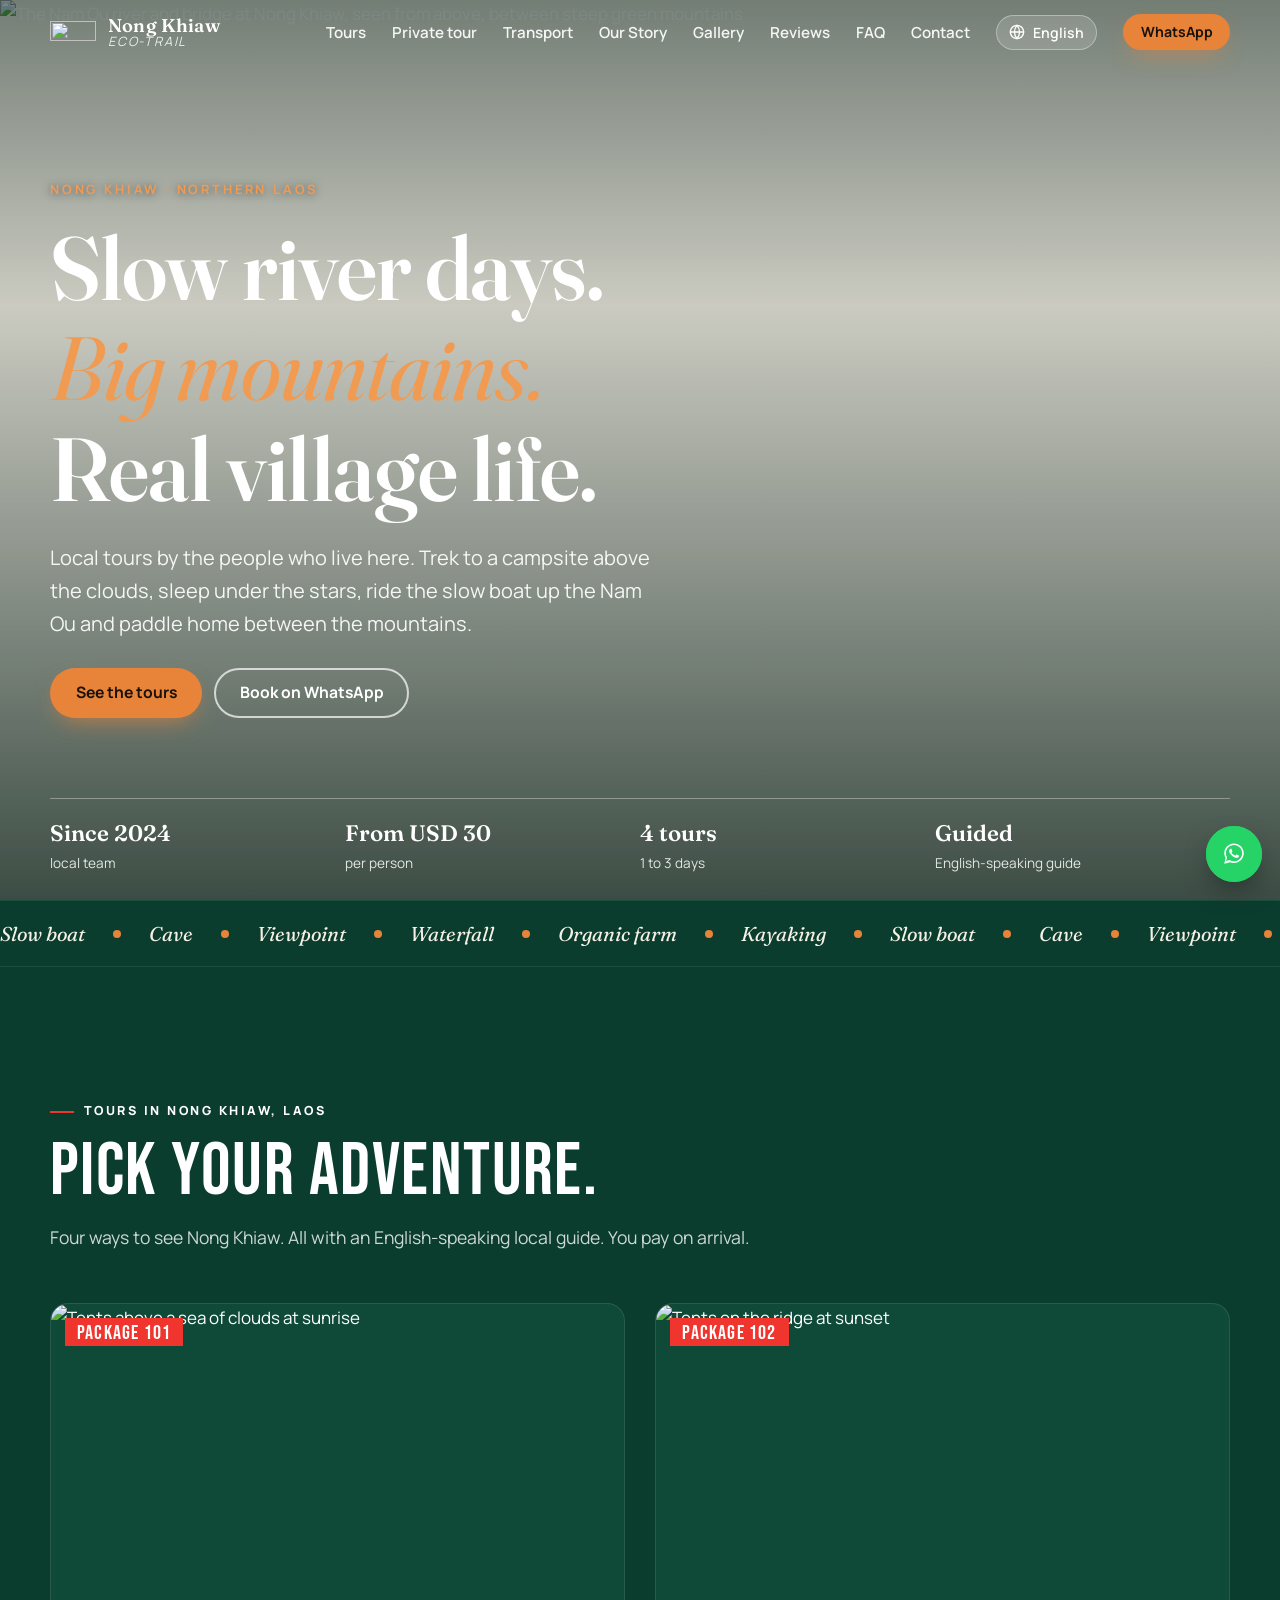
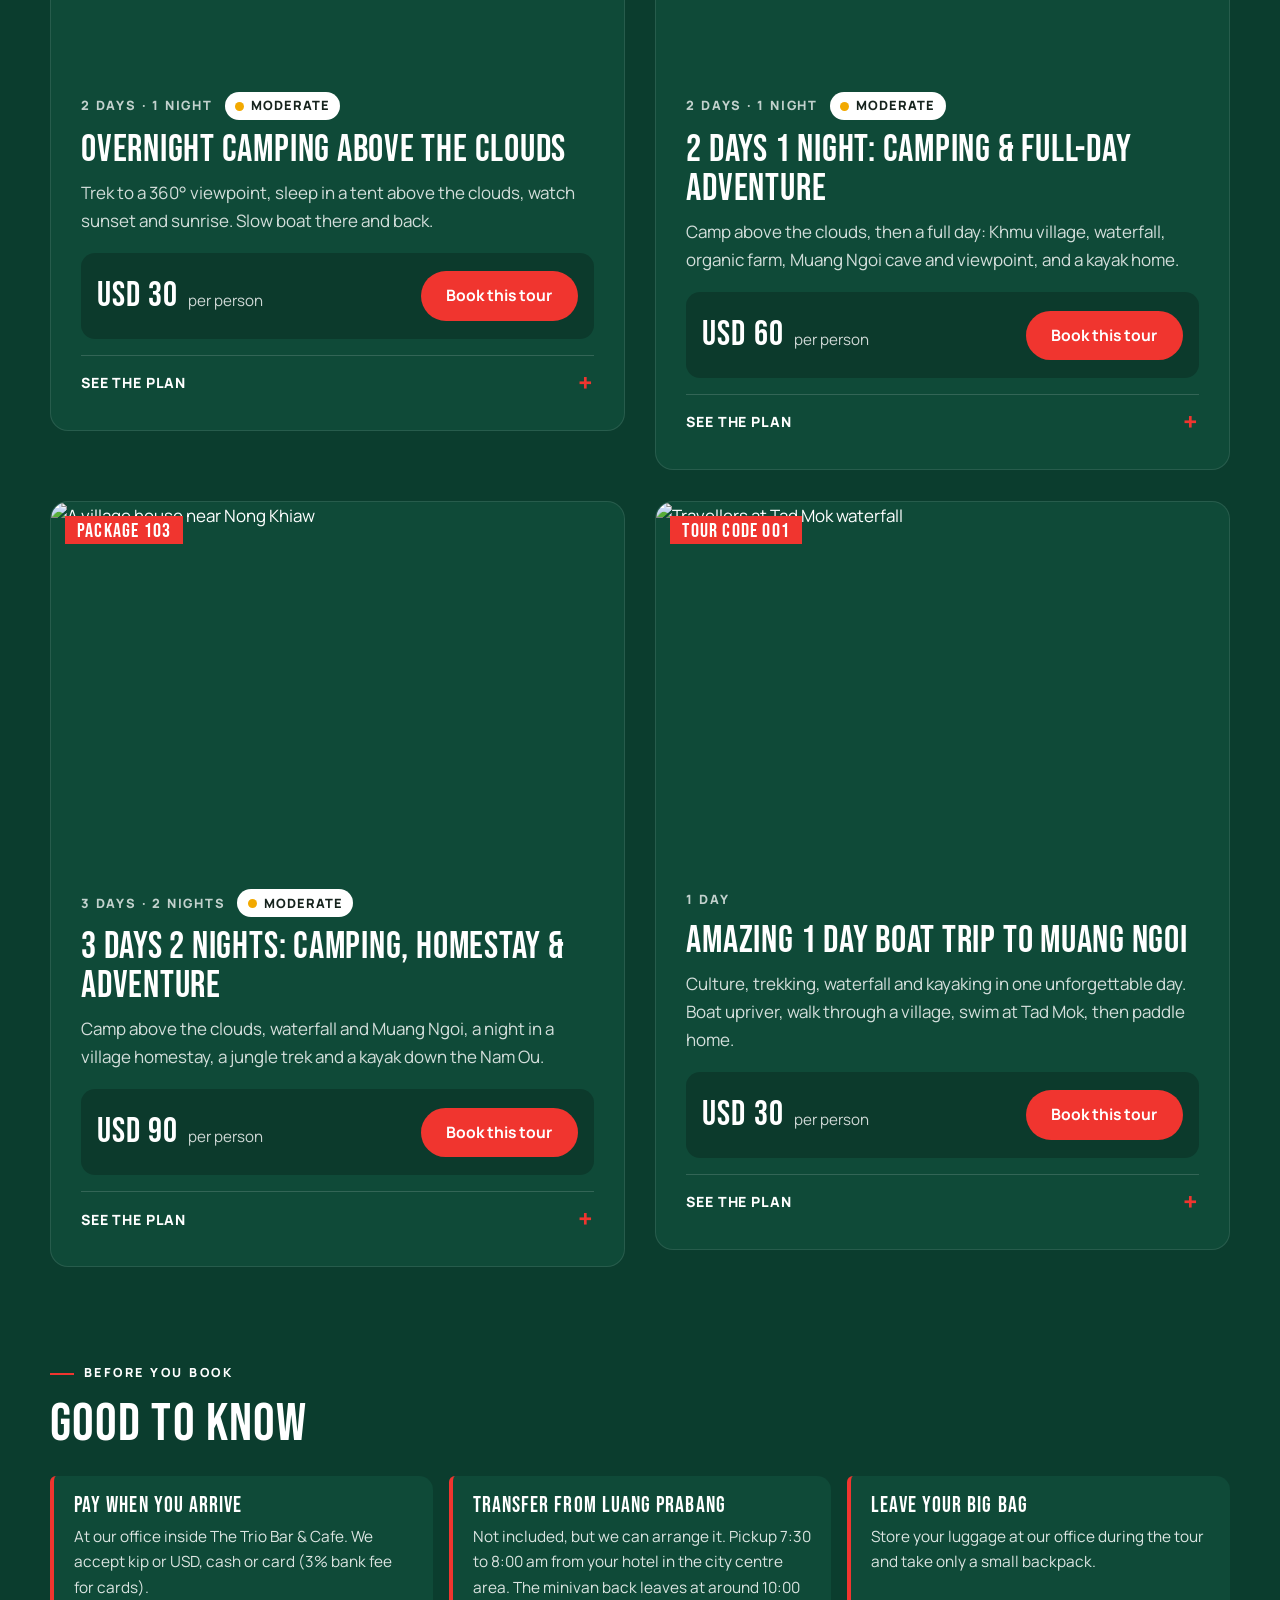
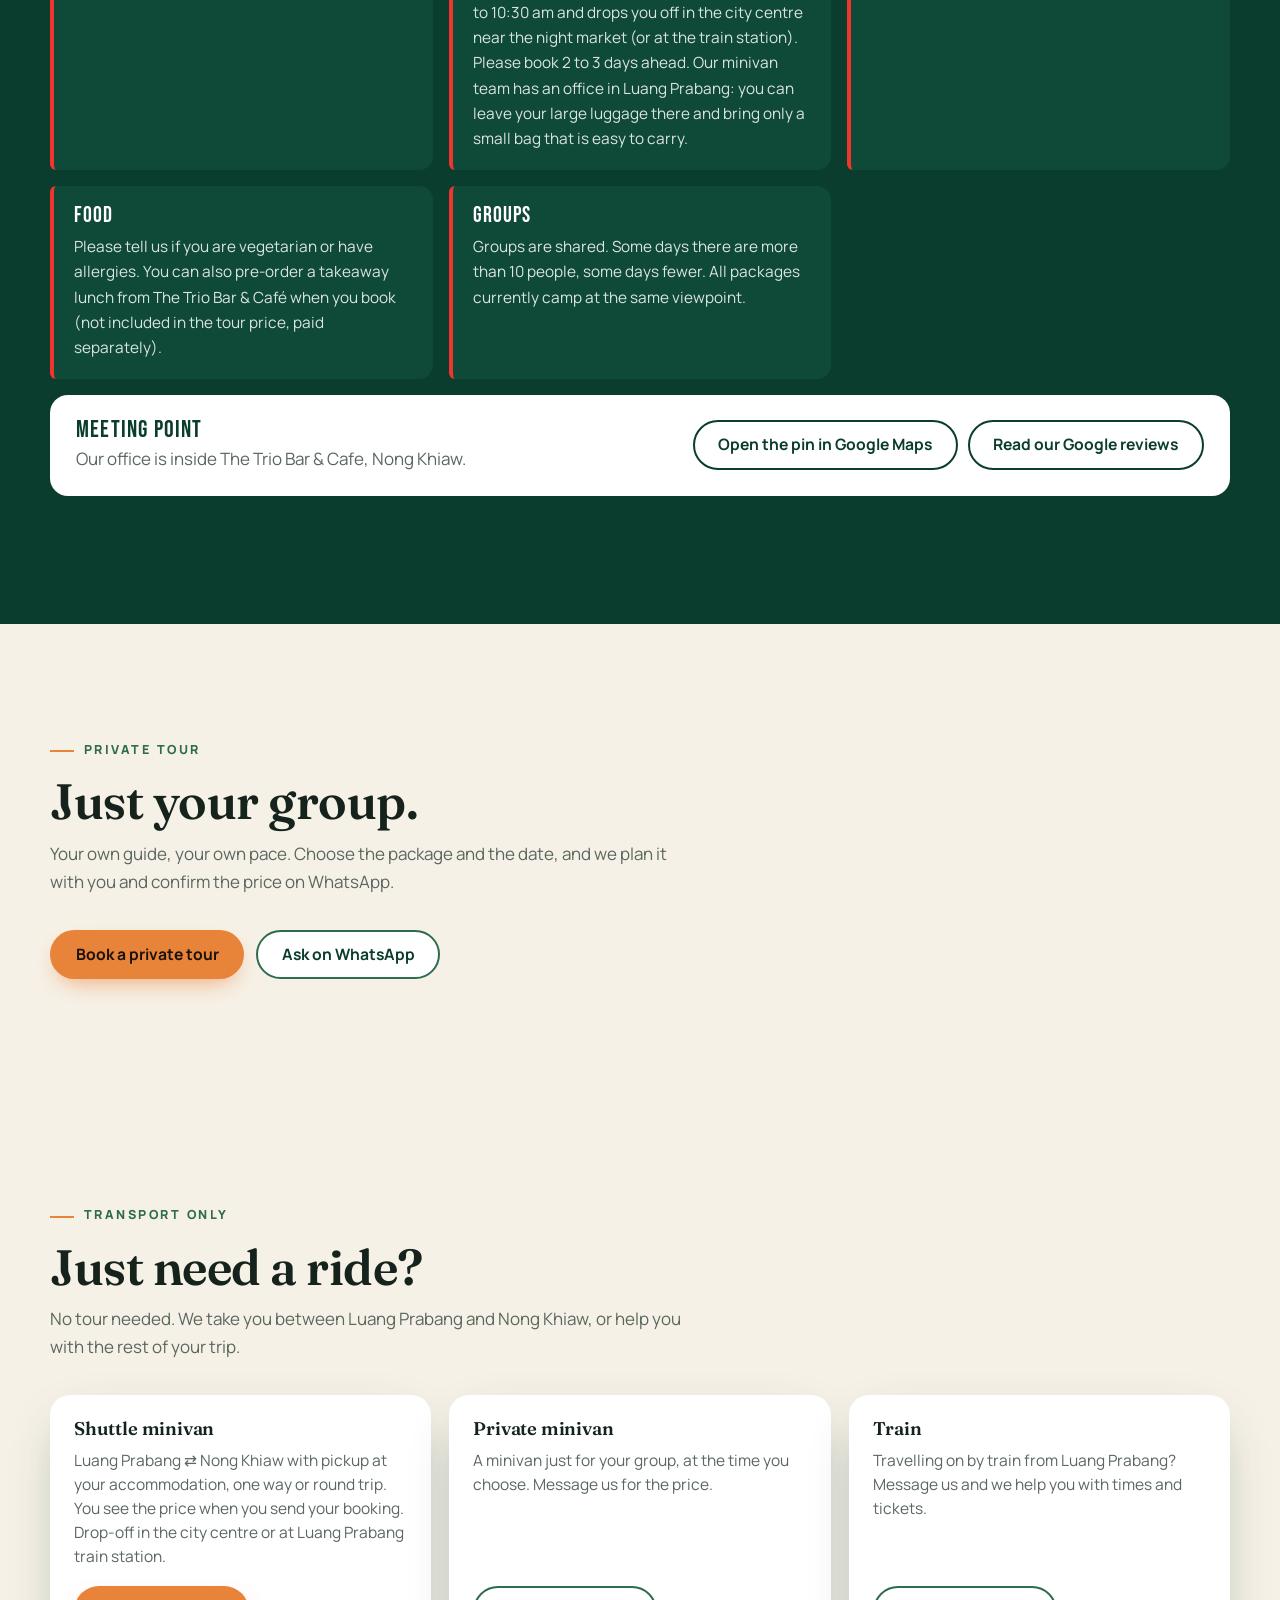
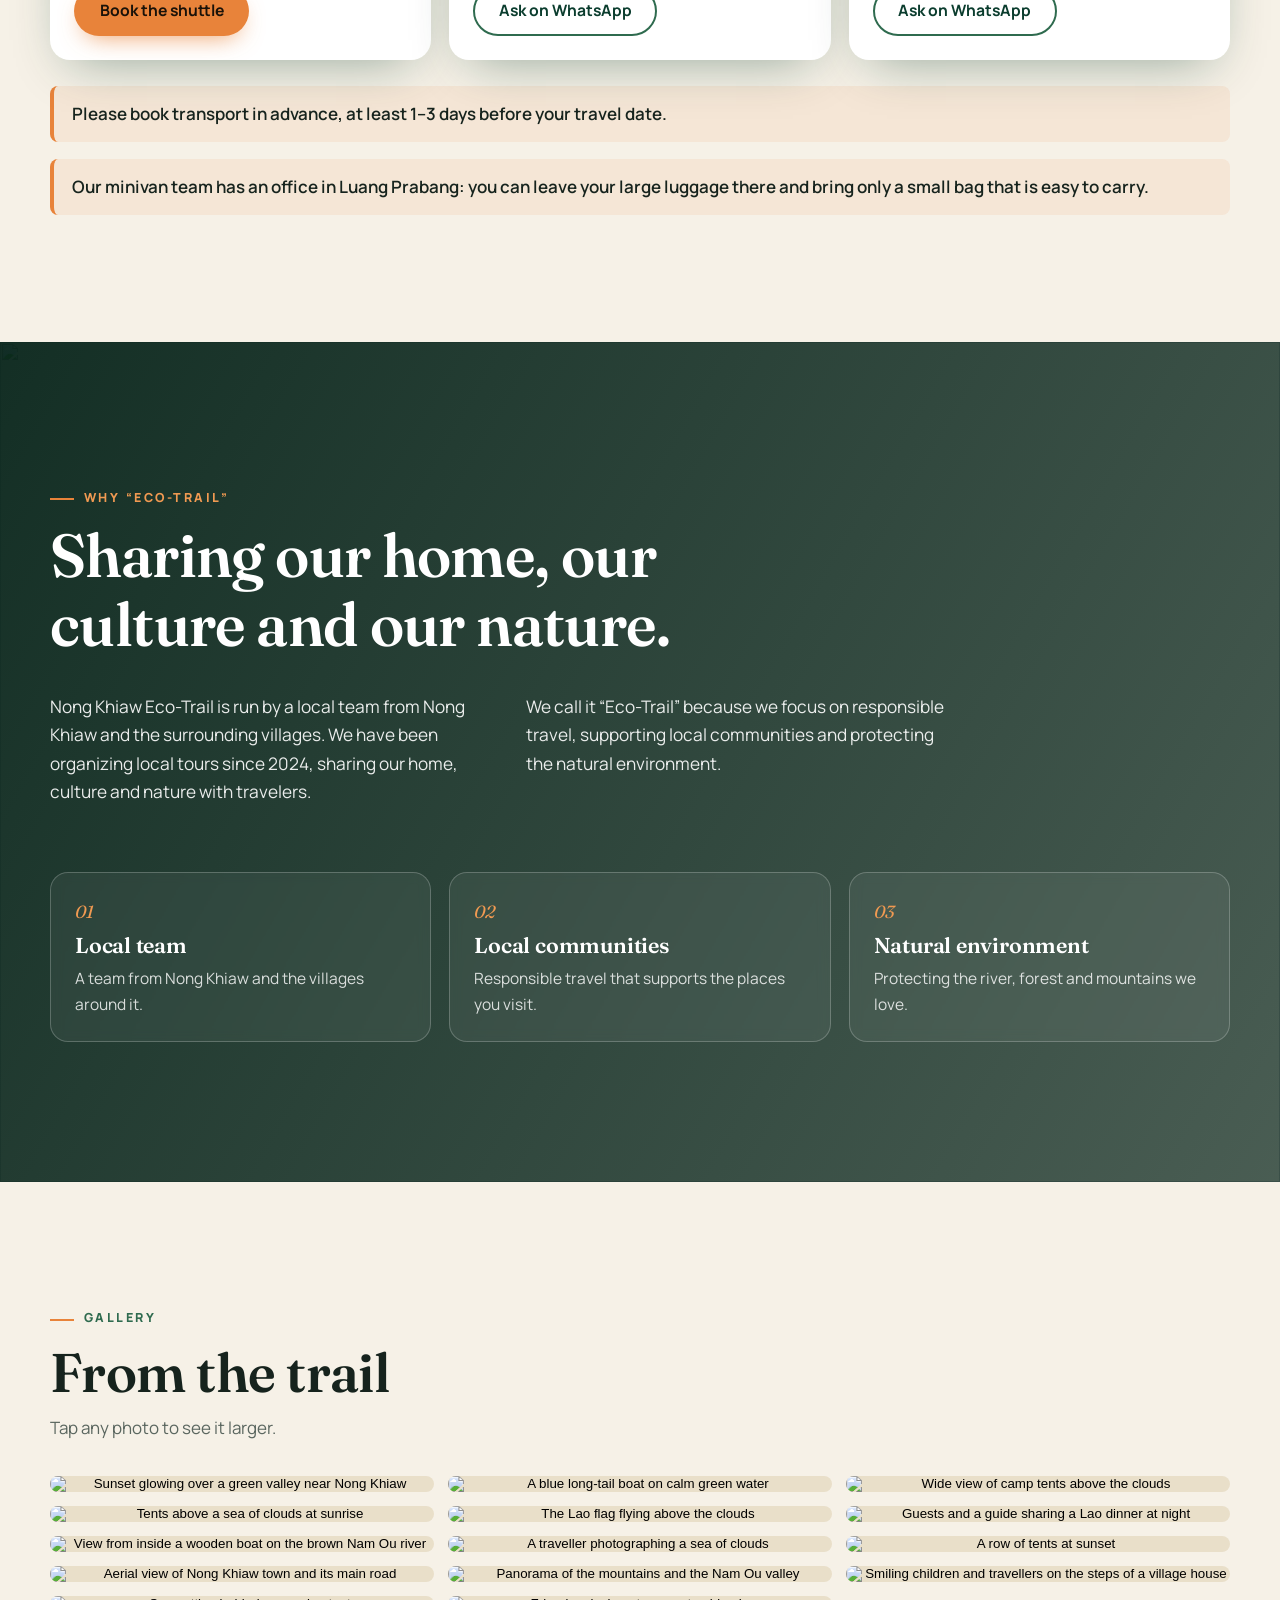
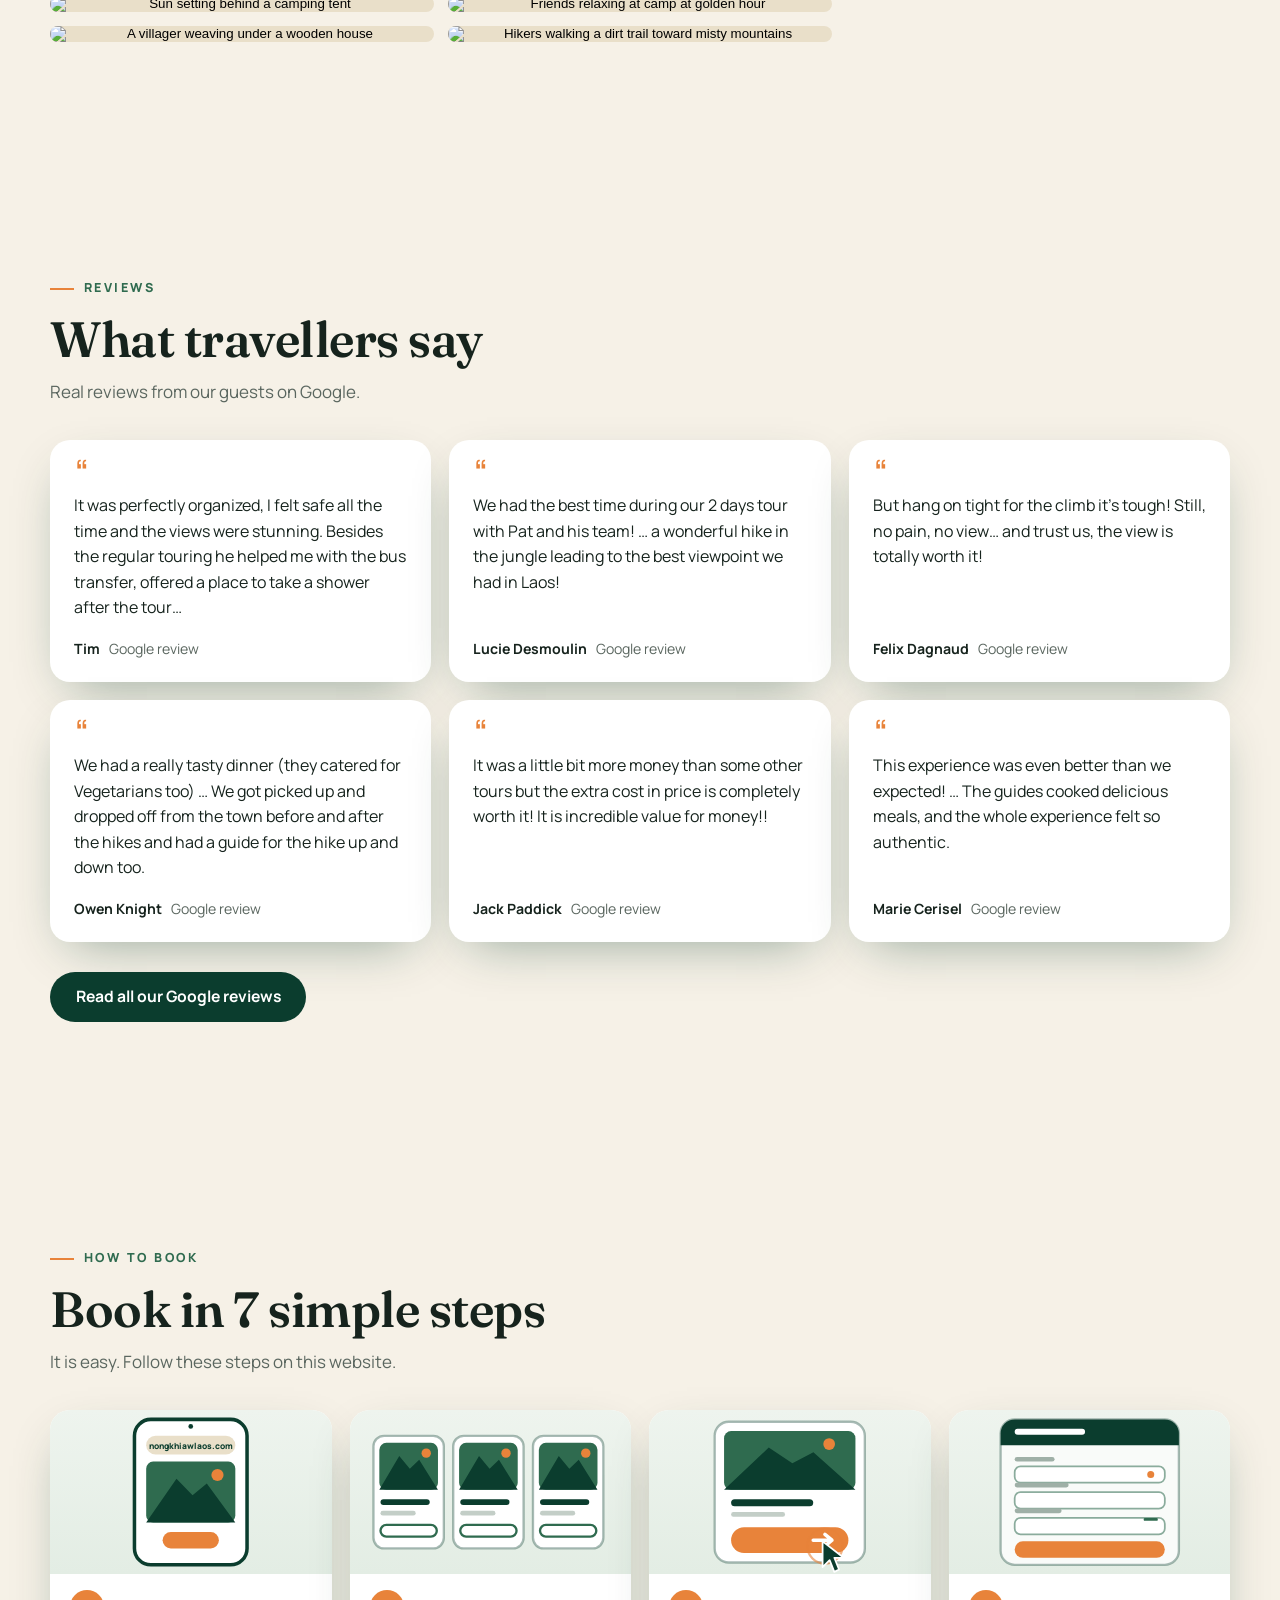
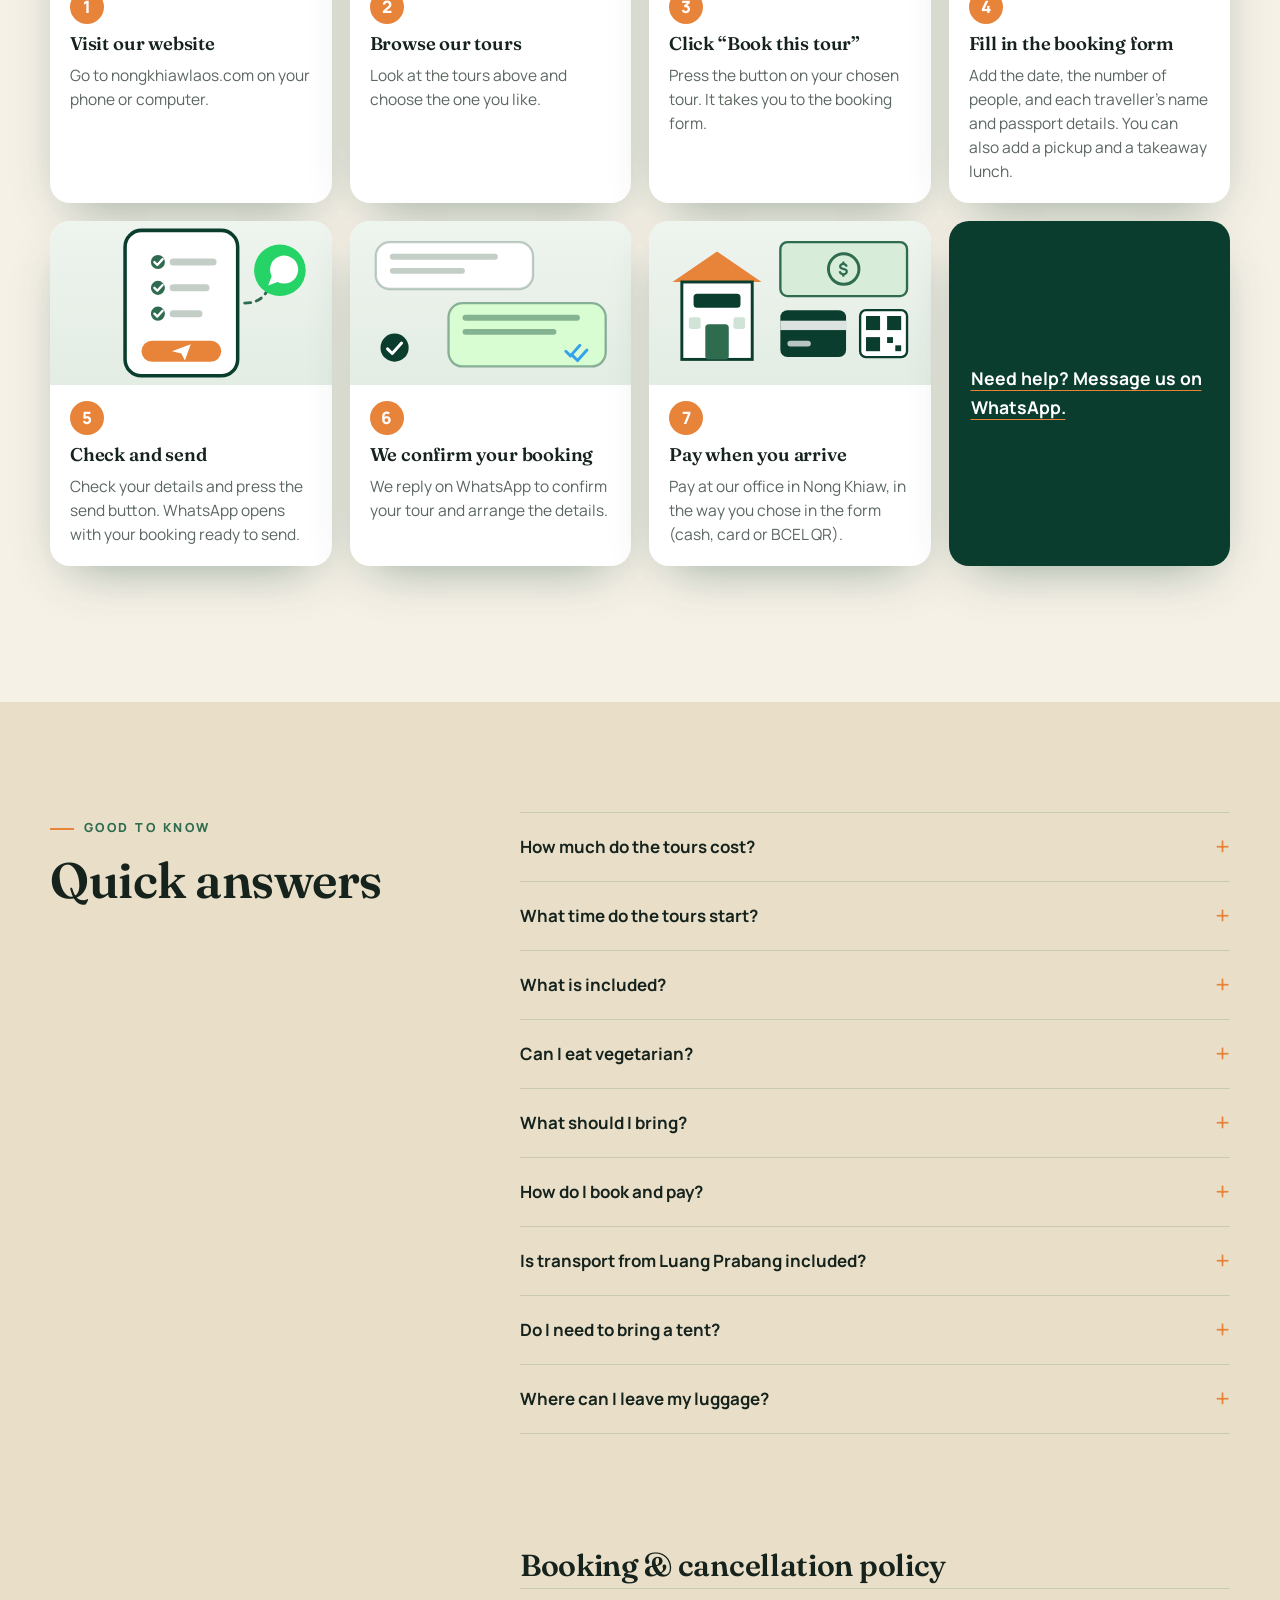
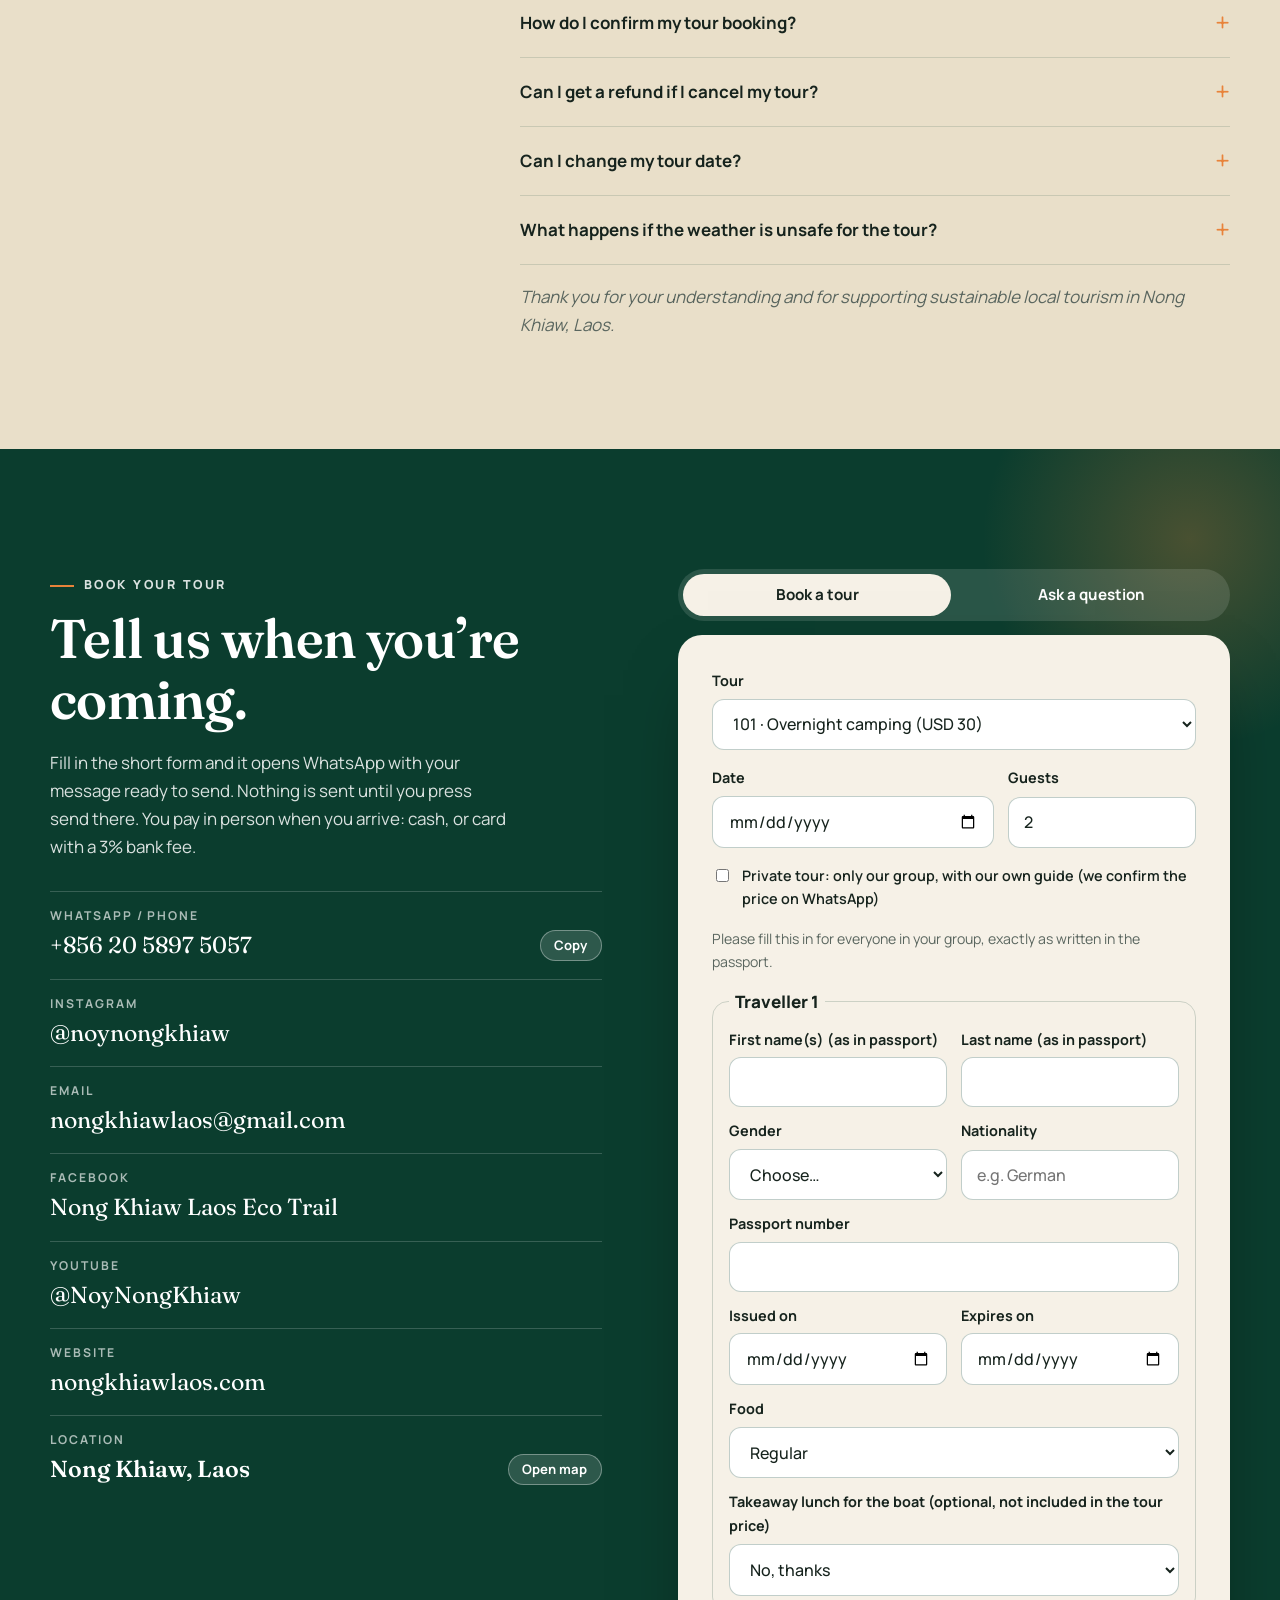
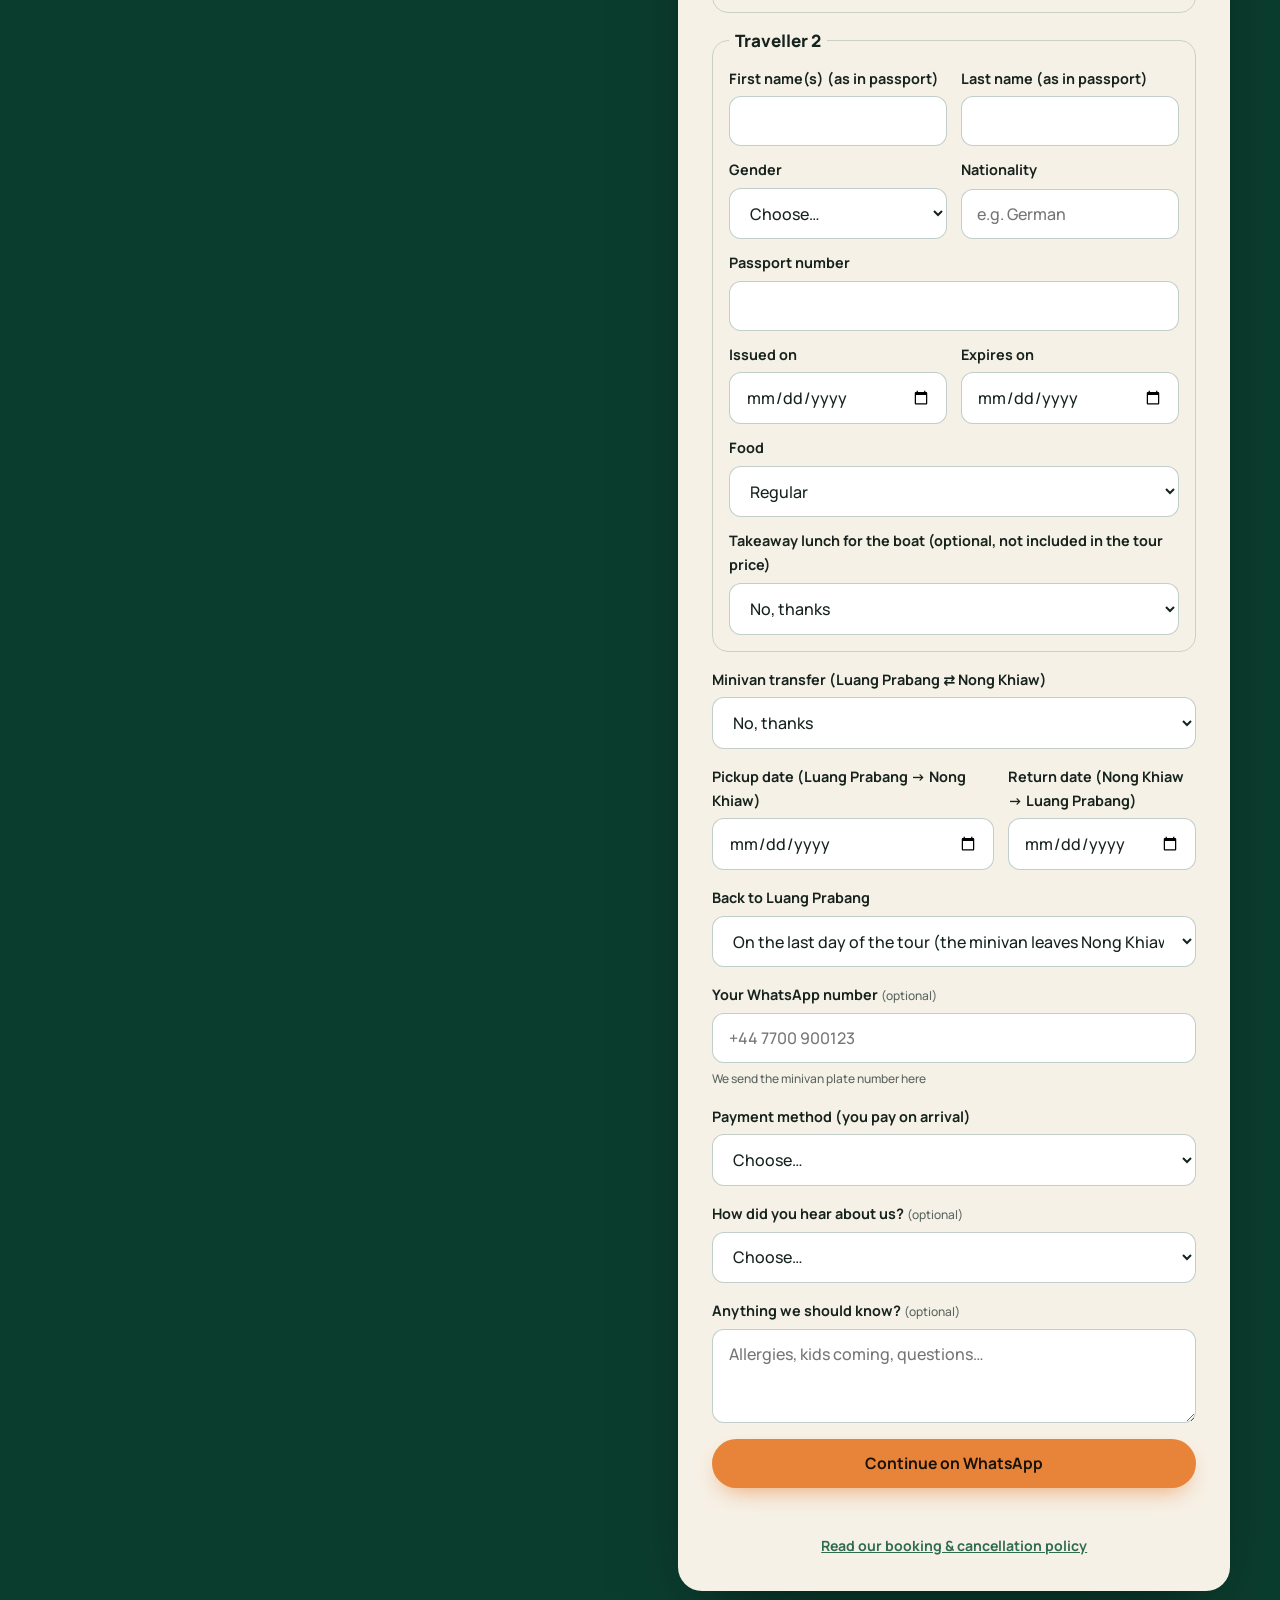
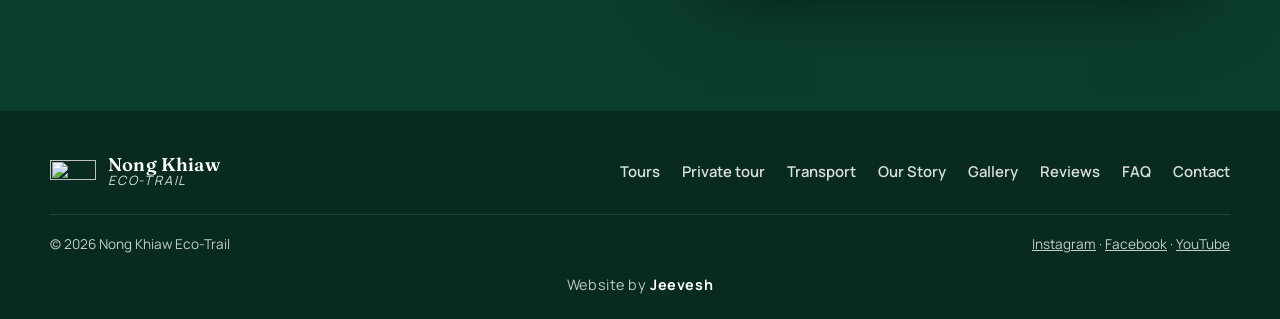
==== index.html @ afcbd5d8 "Transfer price 220,000 / 440,000 shown only in the booking form; Private tour section; luggage note;" ====
<!doctype html>
<html lang="en" class="no-js">
<head>
<meta charset="utf-8">
<meta name="viewport" content="width=device-width, initial-scale=1">
<title>Nong Khiaw Laos Tours: Camping, Trekking &amp; Boat Trips | Nong Khiaw Eco-Trail</title>
<meta name="description" content="Tours in Nong Khiaw, Laos: overnight camping above the clouds, 2- and 3-day treks with homestay, kayaking, the 1-day boat trip to Muang Ngoi and minivans from Luang Prabang. Locally run since 2024. Pay on arrival.">
<meta name="theme-color" content="#0b3d2e">
<link rel="icon" href="favicon.png" type="image/png">
<link rel="apple-touch-icon" href="apple-touch-icon.png">
<meta property="og:type" content="website">
<meta property="og:title" content="Nong Khiaw Laos Tours: Camping, Trekking &amp; Boat Trips | Nong Khiaw Eco-Trail">
<meta property="og:description" content="Camp above the clouds, trek, slow boat and kayak. 1 to 3 day tours run by a local team since 2024.">
<link rel="canonical" href="https://nongkhiawlaos.com/">
<meta property="og:url" content="https://nongkhiawlaos.com/">
<meta property="og:image" content="https://nongkhiawlaos.com/images/og-cover.jpg">
<meta name="twitter:card" content="summary_large_image">
<script>document.documentElement.classList.remove('no-js');</script>
<link rel="preconnect" href="https://fonts.googleapis.com">
<link rel="preconnect" href="https://fonts.gstatic.com" crossorigin>
<link href="https://fonts.googleapis.com/css2?family=Fraunces:ital,opsz,wght@0,9..144,400;0,9..144,600;1,9..144,400&family=Bebas+Neue&family=Manrope:wght@400;500;600;700;800&family=Noto+Sans+Lao:wght@400;600;700&family=Noto+Sans+Thai:wght@400;600;700&display=swap" rel="stylesheet">
<link rel="stylesheet" href="css/style.css">
<script type="application/ld+json">
{
  "@context": "https://schema.org",
  "@type": "TravelAgency",
  "@id": "https://nongkhiawlaos.com/#business",
  "name": "Nong Khiaw Eco-Trail",
  "alternateName": "Nong Khiaw Laos tours",
  "url": "https://nongkhiawlaos.com/",
  "logo": "https://nongkhiawlaos.com/apple-touch-icon.png",
  "image": "https://nongkhiawlaos.com/images/og-cover.jpg",
  "description": "Locally run tours from Nong Khiaw, Laos: overnight camping above the clouds, 2 and 3 day treks with homestay, the 1-day boat trip to Muang Ngoi, waterfall, kayaking, and minivans between Luang Prabang and Nong Khiaw.",
  "telephone": "+856 20 5897 5057",
  "email": "nongkhiawlaos@gmail.com",
  "address": { "@type": "PostalAddress", "streetAddress": "The Trio Bar & Cafe", "addressLocality": "Nong Khiaw", "addressRegion": "Luang Prabang Province", "addressCountry": "LA" },
  "geo": { "@type": "GeoCoordinates", "latitude": 20.5703, "longitude": 102.6137 },
  "areaServed": ["Nong Khiaw", "Muang Ngoi", "Luang Prabang", "Laos"],
  "knowsLanguage": ["en", "lo", "th"],
  "foundingDate": "2024",
  "sameAs": ["https://www.instagram.com/noynongkhiaw/", "https://www.facebook.com/profile.php?id=61571539602130", "https://www.youtube.com/@NoyNongKhiaw"],
  "makesOffer": [
    { "@type": "Offer", "itemOffered": { "@type": "TouristTrip", "name": "101 Overnight camping above the clouds, Nong Khiaw" } },
    { "@type": "Offer", "itemOffered": { "@type": "TouristTrip", "name": "102 Nong Khiaw 2 days 1 night: camping and full-day adventure" } },
    { "@type": "Offer", "itemOffered": { "@type": "TouristTrip", "name": "103 Nong Khiaw 3 days 2 nights: camping, homestay and jungle trek" } },
    { "@type": "Offer", "itemOffered": { "@type": "TouristTrip", "name": "001 1-day boat trip from Nong Khiaw to Muang Ngoi, waterfall and kayak" } }
  ]
}
</script>
</head>
<body>
<a class="skip" href="#main">Skip to content</a>

<header class="site-header" id="top">
  <div class="wrap bar">
    <a class="brand" href="#top" aria-label="Nong Khiaw Eco-Trail">
      <img class="brand-logo" src="images/logo-white.png" alt="" width="46" height="23">
      <span class="brand-text">Nong Khiaw <em>Eco-Trail</em></span>
    </a>
    <nav class="nav" id="nav" aria-label="Main">
      <a href="#tour" data-i18n="nav_tour">The Tour</a>
      <a href="#private" data-i18n="nav_private">Private tour</a>
      <a href="#transport" data-i18n="nav_transport">Transport</a>
      <a href="#story" data-i18n="nav_story">Our Story</a>
      <a href="#gallery" data-i18n="nav_gallery">Gallery</a>
      <a href="#reviews" data-i18n="nav_reviews">Reviews</a>
      <a href="#faq" data-i18n="nav_faq">FAQ</a>
      <a href="#book" data-i18n="nav_contact">Contact</a>
      <div class="lang" id="lang">
        <button class="lang-btn" id="langBtn" type="button" aria-haspopup="listbox" aria-expanded="false" aria-label="Language">
          <svg viewBox="0 0 24 24" fill="none" stroke="currentColor" stroke-width="2" stroke-linecap="round" stroke-linejoin="round" aria-hidden="true"><circle cx="12" cy="12" r="10"/><path d="M2 12h20M12 2a15 15 0 0 1 0 20M12 2a15 15 0 0 0 0 20"/></svg>
          <span id="langLabel">English</span>
        </button>
        <ul class="lang-menu" id="langMenu" role="listbox" aria-label="Language"></ul>
      </div>
      <a class="btn btn-sun btn-sm" href="https://wa.me/8562058975057?text=Hi%21%20I%27d%20like%20to%20know%20more%20about%20your%20tours." target="_blank" rel="noopener">WhatsApp</a>
    </nav>
    <button class="burger" id="burger" type="button" aria-label="Menu" aria-expanded="false" aria-controls="nav"><span></span><span></span></button>
  </div>
</header>

<main id="main">

<!-- HERO -->
<section class="hero">
  <img class="hero-img" src="images/bridge-aerial.jpg" alt="The Nam Ou river and bridge at Nong Khiaw, seen from above, between steep green mountains" fetchpriority="high">
  <div class="hero-shade"></div>
  <div class="wrap hero-inner">
    <p class="kicker" data-i18n="kicker">Nong Khiaw &middot; Northern Laos</p>
    <h1 data-i18n-html="h1">Slow river days.<br><em>Big mountains.</em><br>Real village life.</h1>
    <p class="lead" data-i18n="lead">Local tours from the people who live here. Float up the Nam Ou, walk to a waterfall, paddle home through the mountains.</p>
    <div class="hero-cta">
      <a class="btn btn-sun" href="#tour" data-i18n="cta_see">See the tours</a>
      <a class="btn btn-ghost" href="https://wa.me/8562058975057?text=Hi%21%20I%27d%20like%20to%20book%20a%20tour%20with%20you." target="_blank" rel="noopener" data-i18n="cta_book">Book on WhatsApp</a>
    </div>
  </div>
  <ul class="hero-facts wrap" aria-label="Quick facts">
    <li><strong data-i18n="f1s">Since 2024</strong><span data-i18n="f1l">local team</span></li>
    <li><strong data-i18n="f2s">From USD 30</strong><span data-i18n="f2l">per person</span></li>
    <li><strong data-i18n="f3s">4 tours</strong><span data-i18n="f3l">1 to 3 days</span></li>
    <li><strong data-i18n="f4s">Guided</strong><span data-i18n="f4l">English-speaking guide</span></li>
  </ul>
</section>

<!-- TICKER -->
<div class="ticker" aria-hidden="true">
  <div class="ticker-track">
    <span data-i18n="w_boat">Slow boat</span><i></i><span data-i18n="w_cave">Cave</span><i></i><span data-i18n="w_view">Viewpoint</span><i></i><span data-i18n="w_fall">Waterfall</span><i></i><span data-i18n="w_farm">Organic farm</span><i></i><span data-i18n="w_kayak">Kayaking</span><i></i>
    <span data-i18n="w_boat">Slow boat</span><i></i><span data-i18n="w_cave">Cave</span><i></i><span data-i18n="w_view">Viewpoint</span><i></i><span data-i18n="w_fall">Waterfall</span><i></i><span data-i18n="w_farm">Organic farm</span><i></i><span data-i18n="w_kayak">Kayaking</span><i></i>
  </div>
</div>

<!-- TOUR -->
<section class="tour" id="tour">
  <div class="wrap">
    <header class="tours-head">
      <p class="tag reveal" data-i18n="tours_tag">Tours in Nong Khiaw, Laos</p>
      <h2 class="reveal" data-i18n="tours_h">Pick your adventure.</h2>
      <p class="tours-sub reveal" data-i18n="tours_sub">Four ways to see Nong Khiaw.</p>
    </header>
    <div class="tgrid">
    <article class="tcard reveal" id="t101">
      <div class="tcard-img"><img src="images/camp-sea-of-clouds.jpg" alt="Tents above a sea of clouds at sunrise" loading="lazy"><span class="chip"><span data-i18n="pkg">Package</span> 101</span></div>
      <div class="tcard-body">
        <p class="tmeta"><span data-i18n="dur_1n">1n</span><span class="lvl lvl-mod" data-i18n="lvl_mod">Moderate</span></p>
        <h3 data-i18n="p101_t">title</h3>
        <p class="tsum" data-i18n="p101_s">sum</p>
        <div class="price">
          <div><span class="price-num" data-price="101">USD 30</span><span class="price-per" data-i18n="per_person">per person</span></div>
          <a class="btn btn-sun" href="#booking-form" data-tour="101" data-i18n="book_this">Book this tour</a>
        </div>
        <details class="plan">
          <summary data-i18n="see_plan">See the plan</summary>
<div class="day"><span class="daychip" data-i18n="d1l">Day</span><p data-i18n="camp_d1">text</p></div><div class="day"><span class="daychip" data-i18n="d2l">Day</span><p data-i18n="p101_d2">text</p></div>          <div class="lists">
            <div class="list"><h4 data-i18n="inc_h">Included</h4><p data-i18n="inc_camp">x</p><p data-i18n="inc_101">x</p></div>
            <div class="list"><h4 data-i18n="bring_h">What to bring</h4><p data-i18n="br_camp">x</p><p class="rainnote" data-i18n="br_rain">x</p></div>
          </div><p class="pnote" data-i18n="inf3p">Store your luggage at our office during the tour.</p>
        </details>
      </div>
    </article>
    <article class="tcard reveal" id="t102">
      <div class="tcard-img"><img src="images/sunset-tents.jpg" alt="Tents on the ridge at sunset" loading="lazy"><span class="chip"><span data-i18n="pkg">Package</span> 102</span></div>
      <div class="tcard-body">
        <p class="tmeta"><span data-i18n="dur_1n">1n</span><span class="lvl lvl-mod" data-i18n="lvl_mod">Moderate</span></p>
        <h3 data-i18n="p102_t">title</h3>
        <p class="tsum" data-i18n="p102_s">sum</p>
        <div class="price">
          <div><span class="price-num" data-price="102">USD 60</span><span class="price-per" data-i18n="per_person">per person</span></div>
          <a class="btn btn-sun" href="#booking-form" data-tour="102" data-i18n="book_this">Book this tour</a>
        </div>
        <details class="plan">
          <summary data-i18n="see_plan">See the plan</summary>
<div class="day"><span class="daychip" data-i18n="d1l">Day</span><p data-i18n="camp_d1">text</p></div><div class="day"><span class="daychip" data-i18n="d2l">Day</span><p data-i18n="p102_d2">text</p></div><p class="pnote" data-i18n="p102_note">x</p>          <div class="lists">
            <div class="list"><h4 data-i18n="inc_h">Included</h4><p data-i18n="inc_camp2">x</p><p data-i18n="inc_102">x</p></div>
            <div class="list"><h4 data-i18n="bring_h">What to bring</h4><p data-i18n="br_102">x</p><p class="rainnote" data-i18n="br_rain">x</p></div>
          </div><p class="pnote" data-i18n="opt_massage">Optional massage.</p><p class="pnote" data-i18n="inf3p">Store your luggage at our office during the tour.</p>
        </details>
      </div>
    </article>
    <article class="tcard reveal" id="t103">
      <div class="tcard-img"><img src="images/village-house.jpg" alt="A village house near Nong Khiaw" loading="lazy"><span class="chip"><span data-i18n="pkg">Package</span> 103</span></div>
      <div class="tcard-body">
        <p class="tmeta"><span data-i18n="dur_2n">2n</span><span class="lvl lvl-mod" data-i18n="lvl_mod">Moderate</span></p>
        <h3 data-i18n="p103_t">title</h3>
        <p class="tsum" data-i18n="p103_s">sum</p>
        <div class="price">
          <div><span class="price-num" data-price="103">USD 90</span><span class="price-per" data-i18n="per_person">per person</span></div>
          <a class="btn btn-sun" href="#booking-form" data-tour="103" data-i18n="book_this">Book this tour</a>
        </div>
        <details class="plan">
          <summary data-i18n="see_plan">See the plan</summary>
<div class="day"><span class="daychip" data-i18n="d1l">Day</span><p data-i18n="camp_d1">text</p></div><div class="day"><span class="daychip" data-i18n="d2l">Day</span><p data-i18n="p103_d2">text</p></div><div class="day"><span class="daychip" data-i18n="d3l">Day</span><p data-i18n="p103_d3">text</p></div>          <div class="lists">
            <div class="list"><h4 data-i18n="inc_h">Included</h4><p data-i18n="inc_103">x</p></div>
            <div class="list"><h4 data-i18n="bring_h">What to bring</h4><p data-i18n="br_103">x</p><p class="rainnote" data-i18n="br_rain">x</p></div>
          </div><p class="pnote" data-i18n="opt_massage">Optional massage.</p><p class="pnote" data-i18n="inf3p">Store your luggage at our office during the tour.</p>
        </details>
      </div>
    </article>
    <article class="tcard reveal" id="t001">
      <div class="tcard-img"><img src="images/tad-mok-waterfall.jpg" alt="Travellers at Tad Mok waterfall" loading="lazy"><span class="chip" data-i18n="code_day">Tour code 001</span></div>
      <div class="tcard-body">
        <p class="tmeta"><span data-i18n="dur_1d">1d</span></p>
        <h3 data-i18n-html="t_title">title</h3>
        <p class="tsum" data-i18n="t_sum">sum</p>
        <div class="price">
          <div><span class="price-num" data-price="001">USD 30</span><span class="price-per" data-i18n="per_person">per person</span></div>
          <a class="btn btn-sun" href="#booking-form" data-tour="001" data-i18n="book_this">Book this tour</a>
        </div>
        <details class="plan">
          <summary data-i18n="see_plan">See the plan</summary>
<ol class="trail"><li><time data-i18n="time1">t</time><h5 data-i18n="s1t">t</h5><p data-i18n="s1p">p</p></li><li><time data-i18n="time2">t</time><h5 data-i18n="s2t">t</h5><p data-i18n="s2p">p</p></li><li><time data-i18n="time3">t</time><h5 data-i18n="s3t">t</h5><p data-i18n="s3p">p</p></li><li><time data-i18n="time4">t</time><h5 data-i18n="s4t">t</h5><p data-i18n="s4p">p</p></li><li><time data-i18n="time5">t</time><h5 data-i18n="s5t">t</h5><p data-i18n="s5p">p</p></li><li><time data-i18n="time6">t</time><h5 data-i18n="s6t">t</h5><p data-i18n="s6p">p</p></li><li><time data-i18n="time7">t</time><h5 data-i18n="s7t">t</h5><p data-i18n="s7p">p</p></li></ol>          <div class="lists">
            <div class="list"><h4 data-i18n="inc_h">Included</h4><ul><li data-i18n="inc1">a</li><li data-i18n="inc2">b</li><li data-i18n="inc3">c</li><li data-i18n="inc4">d</li></ul></div>
            <div class="list"><h4 data-i18n="bring_h">What to bring</h4><ul><li data-i18n="br1">a</li><li data-i18n="br2">b</li><li data-i18n="br3">c</li><li data-i18n="br4">d</li><li data-i18n="br5">e</li><li data-i18n="br_rain">f</li></ul></div>
          </div>
        </details>
      </div>
    </article>
    </div>

    <div class="info" id="info">
      <div class="info-head">
        <p class="tag reveal" data-i18n="info_tag">Before you book</p>
        <h2 class="reveal" data-i18n="info_h">Good to know</h2>
      </div>
      <ul class="info-list"><li class="reveal"><h4 data-i18n="inf1h">h</h4><p data-i18n="inf1p">p</p></li><li class="reveal"><h4 data-i18n="inf2h">h</h4><p data-i18n="inf2p">p</p></li><li class="reveal"><h4 data-i18n="inf3h">h</h4><p data-i18n="inf3p">p</p></li><li class="reveal"><h4 data-i18n="inf4h">h</h4><p data-i18n="inf4p">p</p></li><li class="reveal"><h4 data-i18n="inf5h">h</h4><p data-i18n="inf5p">p</p></li></ul>
      <div class="office reveal">
        <div>
          <h4 data-i18n="office_h">Meeting point</h4>
          <p data-i18n="office_p">Our office is inside The Trio Bar &amp; Cafe, Nong Khiaw.</p>
        </div>
        <div class="office-links">
          <a class="btn btn-ghost" href="https://maps.app.goo.gl/4onhcHpjxjDnTqvj6" target="_blank" rel="noopener" data-i18n="office_map">Open the pin in Google Maps</a>
          <a class="btn btn-ghost" href="https://maps.app.goo.gl/GKx2G52TMqxoz4YeA" target="_blank" rel="noopener" data-i18n="review_link">Read our Google reviews</a>
        </div>
      </div>
    </div>
  </div>
</section>

<!-- PRIVATE TOUR (details to come from Noy) -->
<section class="how private" id="private">
  <div class="wrap">
    <div class="how-head">
      <p class="tag reveal" data-i18n="prv_tag">Private tour</p>
      <h2 class="reveal" data-i18n="prv_h">Just your group.</h2>
      <p class="reveal" data-i18n="prv_sub">Your own guide, your own pace.</p>
    </div>
    <div class="prv-actions reveal">
      <a class="btn btn-sun" href="#booking-form" data-tour="101" data-private="1" data-i18n="prv_book">Book a private tour</a>
      <a class="btn btn-line" href="https://wa.me/8562058975057?text=Hello!%20I%20would%20like%20a%20private%20tour." target="_blank" rel="noopener" data-i18n="prv_ask">Ask on WhatsApp</a>
    </div>
  </div>
</section>

<!-- TRANSPORT ONLY -->
<section class="how transport" id="transport">
  <div class="wrap">
    <div class="how-head">
      <p class="tag reveal" data-i18n="trn_tag">Transport only</p>
      <h2 class="reveal" data-i18n="trn_h">Just need a ride?</h2>
      <p class="reveal" data-i18n="trn_sub">No tour needed.</p>
    </div>
    <ul class="how-steps trn-cards">
      <li class="reveal"><div class="hs-body"><h3 data-i18n="trn_shuttle_t">Shuttle minivan</h3><p data-i18n="trn_shuttle_p">Luang Prabang ⇄ Nong Khiaw</p>
        <a class="btn btn-sun" href="#booking-form" data-tour="T00" data-i18n="trn_shuttle_b">Book the shuttle</a></div></li>
      <li class="reveal"><div class="hs-body"><h3 data-i18n="trn_private_t">Private minivan</h3><p data-i18n="trn_private_p">A minivan just for your group.</p>
        <a class="btn btn-line" href="https://wa.me/8562058975057?text=Hello!%20I%20would%20like%20a%20private%20minivan." target="_blank" rel="noopener" data-i18n="trn_ask">Ask on WhatsApp</a></div></li>
      <li class="reveal"><div class="hs-body"><h3 data-i18n="trn_train_t">Train</h3><p data-i18n="trn_train_p">Travelling on by train?</p>
        <a class="btn btn-line" href="https://wa.me/8562058975057?text=Hello!%20I%20would%20like%20help%20with%20the%20train." target="_blank" rel="noopener" data-i18n="trn_ask">Ask on WhatsApp</a></div></li>
    </ul>
    <p class="trn-note reveal" data-i18n="trn_note">Please book transport in advance, at least 1–3 days before your travel date.</p>
    <p class="trn-note reveal" data-i18n="trn_luggage">Our minivan team has an office in Luang Prabang: you can leave your large luggage there and bring only a small bag that is easy to carry.</p>
  </div>
</section>

<!-- STORY -->
<section class="story" id="story">
  <img class="story-bg" src="images/mountain-panorama.jpg" alt="" loading="lazy">
  <div class="story-shade"></div>
  <div class="wrap story-inner">
    <p class="tag tag-light reveal" data-i18n="story_tag">Why &ldquo;Eco-Trail&rdquo;</p>
    <h2 class="reveal" data-i18n="story_h">Sharing our home, our culture and our nature.</h2>
    <div class="story-cols">
      <p class="reveal" data-i18n="story_p1">Nong Khiaw Eco-Trail is run by a local team from Nong Khiaw and the surrounding villages. We have been organizing local tours since 2024, sharing our home, culture and nature with travelers.</p>
      <p class="reveal" data-i18n="story_p2">We call it &ldquo;Eco-Trail&rdquo; because we focus on responsible travel, supporting local communities and protecting the natural environment.</p>
    </div>
    <ul class="pillars">
      <li class="reveal"><span class="pillar-n">01</span><h3 data-i18n="pil1h">Local team</h3><p data-i18n="pil1p">A team from Nong Khiaw and the villages around it.</p></li>
      <li class="reveal"><span class="pillar-n">02</span><h3 data-i18n="pil2h">Local communities</h3><p data-i18n="pil2p">Responsible travel that supports the places you visit.</p></li>
      <li class="reveal"><span class="pillar-n">03</span><h3 data-i18n="pil3h">Natural environment</h3><p data-i18n="pil3p">Protecting the river, forest and mountains we love.</p></li>
    </ul>
  </div>
</section>

<!-- GALLERY -->
<section class="gallery" id="gallery">
  <div class="wrap">
    <p class="tag reveal" data-i18n="gal_tag">Gallery</p>
    <h2 class="reveal" data-i18n="gal_h">From the trail</h2>
    <p class="gal-sub reveal" data-i18n="gal_sub">Tap any photo to see it larger.</p>
    <div class="masonry" id="masonry">
      <button type="button" class="g" data-full="images/sunset-valley.jpg"><img src="images/sunset-valley.jpg" alt="Sunset glowing over a green valley near Nong Khiaw" loading="lazy"></button>
      <button type="button" class="g" data-full="images/camp-sea-of-clouds.jpg"><img src="images/camp-sea-of-clouds.jpg" alt="Tents above a sea of clouds at sunrise" loading="lazy"></button>
      <button type="button" class="g" data-full="images/boat-view.jpg"><img src="images/boat-view.jpg" alt="View from inside a wooden boat on the brown Nam Ou river" loading="lazy"></button>
      <button type="button" class="g" data-full="images/nong-khiaw-aerial.jpg"><img src="images/nong-khiaw-aerial.jpg" alt="Aerial view of Nong Khiaw town and its main road" loading="lazy"></button>
      <button type="button" class="g" data-full="images/sunset-tent.jpg"><img src="images/sunset-tent.jpg" alt="Sun setting behind a camping tent" loading="lazy"></button>
      <button type="button" class="g" data-full="images/weaving.jpg"><img src="images/weaving.jpg" alt="A villager weaving under a wooden house" loading="lazy"></button>
      <button type="button" class="g" data-full="images/river-boat.jpg"><img src="images/river-boat.jpg" alt="A blue long-tail boat on calm green water" loading="lazy"></button>
      <button type="button" class="g" data-full="images/lao-flag-clouds.jpg"><img src="images/lao-flag-clouds.jpg" alt="The Lao flag flying above the clouds" loading="lazy"></button>
      <button type="button" class="g" data-full="images/photographer-clouds.jpg"><img src="images/photographer-clouds.jpg" alt="A traveller photographing a sea of clouds" loading="lazy"></button>
      <button type="button" class="g" data-full="images/mountain-panorama.jpg"><img src="images/mountain-panorama.jpg" alt="Panorama of the mountains and the Nam Ou valley" loading="lazy"></button>
      <button type="button" class="g" data-full="images/sunset-camp-friends.jpg"><img src="images/sunset-camp-friends.jpg" alt="Friends relaxing at camp at golden hour" loading="lazy"></button>
      <button type="button" class="g" data-full="images/trail-walkers.jpg"><img src="images/trail-walkers.jpg" alt="Hikers walking a dirt trail toward misty mountains" loading="lazy"></button>
      <button type="button" class="g" data-full="images/camp-clouds-wide.jpg"><img src="images/camp-clouds-wide.jpg" alt="Wide view of camp tents above the clouds" loading="lazy"></button>
      <button type="button" class="g" data-full="images/night-dinner.jpg"><img src="images/night-dinner.jpg" alt="Guests and a guide sharing a Lao dinner at night" loading="lazy"></button>
      <button type="button" class="g" data-full="images/sunset-tents.jpg"><img src="images/sunset-tents.jpg" alt="A row of tents at sunset" loading="lazy"></button>
      <button type="button" class="g" data-full="images/village-house.jpg"><img src="images/village-house.jpg" alt="Smiling children and travellers on the steps of a village house" loading="lazy"></button>
    </div>
  </div>
</section>

<!-- FAQ -->
<!-- REVIEWS -->
<section class="reviews" id="reviews">
  <div class="wrap">
    <div class="rev-head">
      <p class="tag reveal" data-i18n="rev_tag">Reviews</p>
      <h2 class="reveal" data-i18n="rev_h">What travellers say</h2>
      <p class="reveal" data-i18n="rev_sub">Real reviews from our guests on Google.</p>
    </div>
    <div class="rev-grid">
      <figure class="rev reveal"><blockquote lang="en">It was perfectly organized, I felt safe all the time and the views were stunning. Besides the regular touring he helped me with the bus transfer, offered a place to take a shower after the tour…</blockquote><figcaption><strong>Tim</strong> <span data-i18n="rev_src">Google review</span></figcaption></figure>
      <figure class="rev reveal"><blockquote lang="en">We had the best time during our 2 days tour with Pat and his team! … a wonderful hike in the jungle leading to the best viewpoint we had in Laos!</blockquote><figcaption><strong>Lucie Desmoulin</strong> <span data-i18n="rev_src">Google review</span></figcaption></figure>
      <figure class="rev reveal"><blockquote lang="en">But hang on tight for the climb it’s tough! Still, no pain, no view… and trust us, the view is totally worth it!</blockquote><figcaption><strong>Felix Dagnaud</strong> <span data-i18n="rev_src">Google review</span></figcaption></figure>
      <figure class="rev reveal"><blockquote lang="en">We had a really tasty dinner (they catered for Vegetarians too) … We got picked up and dropped off from the town before and after the hikes and had a guide for the hike up and down too.</blockquote><figcaption><strong>Owen Knight</strong> <span data-i18n="rev_src">Google review</span></figcaption></figure>
      <figure class="rev reveal"><blockquote lang="en">It was a little bit more money than some other tours but the extra cost in price is completely worth it! It is incredible value for money!!</blockquote><figcaption><strong>Jack Paddick</strong> <span data-i18n="rev_src">Google review</span></figcaption></figure>
      <figure class="rev reveal"><blockquote lang="en">This experience was even better than we expected! … The guides cooked delicious meals, and the whole experience felt so authentic.</blockquote><figcaption><strong>Marie Cerisel</strong> <span data-i18n="rev_src">Google review</span></figcaption></figure>
    </div>
    <a class="btn btn-forest reveal" href="https://maps.app.goo.gl/GKx2G52TMqxoz4YeA" target="_blank" rel="noopener" data-i18n="rev_more">Read all our Google reviews</a>
  </div>
</section>

<section class="how" id="how">
  <div class="wrap">
    <div class="how-head">
      <p class="tag reveal" data-i18n="how_tag">How to book</p>
      <h2 class="reveal" data-i18n="how_h">Book in 7 simple steps</h2>
      <p class="reveal" data-i18n="how_sub">It is easy. Follow these steps on this website.</p>
    </div>
    <ol class="how-steps">
      <li class="reveal"><div class="hs-art"><svg viewBox="0 0 240 140" aria-hidden="true" focusable="false"><rect x="72" y="8" width="96" height="124" rx="14" fill="#fff" stroke="#0b3d2e" stroke-width="3"/><rect x="82" y="22" width="76" height="16" rx="8" fill="#e9dfc9"/><text x="120" y="33" font-size="7.2" font-weight="800" text-anchor="middle" fill="#0b3d2e" font-family="Manrope,Arial,sans-serif">nongkhiawlaos.com</text><rect x="82" y="44" width="76" height="52" rx="6" fill="#2f6b4f"/><path d="M82 96 L107.84 58.56 L121.52000000000001 72.6 L133.68 62.72 L158 96Z" fill="#0b3d2e"/><circle cx="142.8" cy="55.44" r="5.2" fill="#e8833a"/><rect x="96" y="104" width="48" height="14" rx="7" fill="#e8833a"/><circle cx="120" cy="14" r="2" fill="#0b3d2e"/></svg></div><div class="hs-body"><span class="hs-n" aria-hidden="true">1</span><h3 data-i18n="hs1t">Visit our website</h3><p data-i18n="hs1p">Go to nongkhiawlaos.com on your phone or computer.</p></div></li>
      <li class="reveal"><div class="hs-art"><svg viewBox="0 0 240 140" aria-hidden="true" focusable="false"><rect x="20" y="22" width="60" height="96" rx="9" fill="#fff" stroke="#0b3d2e" stroke-opacity=".35" stroke-width="2"/><rect x="25" y="28" width="50" height="40" rx="6" fill="#2f6b4f"/><path d="M25 68 L42.0 39.2 L51.0 50.0 L59.0 42.4 L75 68Z" fill="#0b3d2e"/><circle cx="65.0" cy="36.8" r="4.0" fill="#e8833a"/><rect x="26" y="76" width="42" height="5" rx="2.5" fill="#0b3d2e"/><rect x="26" y="86" width="30" height="4" rx="2" fill="#c3cec7"/><rect x="26" y="98" width="48" height="10" rx="5" fill="none" stroke="#2f6b4f" stroke-width="2"/><rect x="88" y="22" width="60" height="96" rx="9" fill="#fff" stroke="#0b3d2e" stroke-opacity=".35" stroke-width="2"/><rect x="93" y="28" width="50" height="40" rx="6" fill="#2f6b4f"/><path d="M93 68 L110.0 39.2 L119.0 50.0 L127.0 42.4 L143 68Z" fill="#0b3d2e"/><circle cx="133.0" cy="36.8" r="4.0" fill="#e8833a"/><rect x="94" y="76" width="42" height="5" rx="2.5" fill="#0b3d2e"/><rect x="94" y="86" width="30" height="4" rx="2" fill="#c3cec7"/><rect x="94" y="98" width="48" height="10" rx="5" fill="none" stroke="#2f6b4f" stroke-width="2"/><rect x="156" y="22" width="60" height="96" rx="9" fill="#fff" stroke="#0b3d2e" stroke-opacity=".35" stroke-width="2"/><rect x="161" y="28" width="50" height="40" rx="6" fill="#2f6b4f"/><path d="M161 68 L178.0 39.2 L187.0 50.0 L195.0 42.4 L211 68Z" fill="#0b3d2e"/><circle cx="201.0" cy="36.8" r="4.0" fill="#e8833a"/><rect x="162" y="76" width="42" height="5" rx="2.5" fill="#0b3d2e"/><rect x="162" y="86" width="30" height="4" rx="2" fill="#c3cec7"/><rect x="162" y="98" width="48" height="10" rx="5" fill="none" stroke="#2f6b4f" stroke-width="2"/></svg></div><div class="hs-body"><span class="hs-n" aria-hidden="true">2</span><h3 data-i18n="hs2t">Browse our tours</h3><p data-i18n="hs2p">Look at the tours above and choose the one you like.</p></div></li>
      <li class="reveal"><div class="hs-art"><svg viewBox="0 0 240 140" aria-hidden="true" focusable="false"><rect x="56" y="10" width="128" height="120" rx="12" fill="#fff" stroke="#0b3d2e" stroke-opacity=".35" stroke-width="2"/><rect x="64" y="18" width="112" height="50" rx="6" fill="#2f6b4f"/><path d="M64 68 L102.08000000000001 32.0 L122.24000000000001 45.5 L140.16000000000003 36.0 L176 68Z" fill="#0b3d2e"/><circle cx="153.60000000000002" cy="29.0" r="5.0" fill="#e8833a"/><rect x="70" y="76" width="70" height="6" rx="3" fill="#0b3d2e"/><rect x="70" y="87" width="46" height="4" rx="2" fill="#c3cec7"/><rect x="70" y="100" width="100" height="22" rx="11" fill="#e8833a"/><path d="M140 111 h16 m-6 -5 l6 5 l-6 5" stroke="#fff" stroke-width="3" fill="none" stroke-linecap="round" stroke-linejoin="round"/><circle cx="150" cy="116" r="15" fill="none" stroke="#e8833a" stroke-width="2" stroke-opacity=".6"/><path d="M148 112 L148 134 L154 128 L158 138 L162 136 L158 126 L166 126Z" fill="#0b3d2e" stroke="#fff" stroke-width="1.5" stroke-linejoin="round"/></svg></div><div class="hs-body"><span class="hs-n" aria-hidden="true">3</span><h3 data-i18n="hs3t">Click “Book this tour”</h3><p data-i18n="hs3p">Press the button on your chosen tour. It takes you to the booking form.</p></div></li>
      <li class="reveal"><div class="hs-art"><svg viewBox="0 0 240 140" aria-hidden="true" focusable="false"><rect x="44" y="8" width="152" height="124" rx="12" fill="#f9fbf9" stroke="#0b3d2e" stroke-opacity=".35" stroke-width="2"/><path d="M44 20 a12 12 0 0 1 12 -12 h128 a12 12 0 0 1 12 12 v10 h-152z" fill="#0b3d2e"/><rect x="56" y="16" width="60" height="5" rx="2.5" fill="#fff"/><rect x="56" y="40" width="34" height="4" rx="2" fill="#9fb0a7"/><rect x="56" y="48" width="128" height="14" rx="5" fill="#fff" stroke="#2f6b4f" stroke-opacity=".55" stroke-width="1.5"/><rect x="56" y="62" width="46" height="4" rx="2" fill="#9fb0a7"/><rect x="56" y="70" width="128" height="14" rx="5" fill="#fff" stroke="#2f6b4f" stroke-opacity=".55" stroke-width="1.5"/><rect x="56" y="84" width="40" height="4" rx="2" fill="#9fb0a7"/><rect x="56" y="92" width="128" height="14" rx="5" fill="#fff" stroke="#2f6b4f" stroke-opacity=".55" stroke-width="1.5"/><circle cx="172" cy="55" r="3" fill="#e8833a"/><rect x="166" y="92" width="12" height="2.5" rx="1" fill="#2f6b4f"/><circle cx="62" cy="116" r="0" /><rect x="56" y="112" width="128" height="14" rx="7" fill="#e8833a"/></svg></div><div class="hs-body"><span class="hs-n" aria-hidden="true">4</span><h3 data-i18n="hs4t">Fill in the booking form</h3><p data-i18n="hs4p">Add the date, the number of people, and each traveller’s name and passport details. You can also add a pickup and a takeaway lunch.</p></div></li>
      <li class="reveal"><div class="hs-art"><svg viewBox="0 0 240 140" aria-hidden="true" focusable="false"><rect x="64" y="8" width="96" height="124" rx="14" fill="#fff" stroke="#0b3d2e" stroke-width="3"/><circle cx="92" cy="35" r="6" fill="#2f6b4f"/><path d="M89 35 l2.5 2.5 l4.5 -5" stroke="#fff" stroke-width="2" fill="none" stroke-linecap="round" stroke-linejoin="round"/><rect x="102" y="32" width="40" height="6" rx="3" fill="#c3cec7"/><circle cx="92" cy="57" r="6" fill="#2f6b4f"/><path d="M89 57 l2.5 2.5 l4.5 -5" stroke="#fff" stroke-width="2" fill="none" stroke-linecap="round" stroke-linejoin="round"/><rect x="102" y="54" width="34" height="6" rx="3" fill="#c3cec7"/><circle cx="92" cy="79" r="6" fill="#2f6b4f"/><path d="M89 79 l2.5 2.5 l4.5 -5" stroke="#fff" stroke-width="2" fill="none" stroke-linecap="round" stroke-linejoin="round"/><rect x="102" y="76" width="28" height="6" rx="3" fill="#c3cec7"/><rect x="78" y="102" width="68" height="18" rx="9" fill="#e8833a"/><path d="M104 111 l16 -6 l-5 14 l-3 -6 z" fill="#fff"/><path d="M166 70 C176 70 182 66 186 58" stroke="#2f6b4f" stroke-width="2.5" fill="none" stroke-dasharray="5 5" stroke-linecap="round"/><circle cx="196" cy="42" r="22" fill="#25d366"/><path d="M186 55 l3 -8 a12 12 0 1 1 5 5z" fill="#fff"/></svg></div><div class="hs-body"><span class="hs-n" aria-hidden="true">5</span><h3 data-i18n="hs5t">Check and send</h3><p data-i18n="hs5p">Check your details and press the send button. WhatsApp opens with your booking ready to send.</p></div></li>
      <li class="reveal"><div class="hs-art"><svg viewBox="0 0 240 140" aria-hidden="true" focusable="false"><rect x="22" y="18" width="134" height="40" rx="12" fill="#fff" stroke="#0b3d2e" stroke-opacity=".25" stroke-width="2"/><rect x="34" y="28" width="92" height="5" rx="2.5" fill="#c3cec7"/><rect x="34" y="40" width="64" height="5" rx="2.5" fill="#c3cec7"/><rect x="84" y="70" width="134" height="54" rx="12" fill="#d9fdd3" stroke="#2f6b4f" stroke-opacity=".5" stroke-width="2"/><rect x="96" y="80" width="100" height="5" rx="2.5" fill="#2f6b4f" fill-opacity=".5"/><rect x="96" y="92" width="80" height="5" rx="2.5" fill="#2f6b4f" fill-opacity=".5"/><path d="M184 111 l4 4 l8 -9 m-6 9 l4 4 l8 -9" stroke="#34a1eb" stroke-width="2.5" fill="none" stroke-linecap="round" stroke-linejoin="round"/><circle cx="38" cy="108" r="12" fill="#0b3d2e"/><path d="M32 109 l4 4 l8 -9" stroke="#fff" stroke-width="2.5" fill="none" stroke-linecap="round" stroke-linejoin="round"/></svg></div><div class="hs-body"><span class="hs-n" aria-hidden="true">6</span><h3 data-i18n="hs6t">We confirm your booking</h3><p data-i18n="hs6p">We reply on WhatsApp to confirm your tour and arrange the details.</p></div></li>
      <li class="reveal"><div class="hs-art"><svg viewBox="0 0 240 140" aria-hidden="true" focusable="false"><path d="M20 52 L58 26 L96 52Z" fill="#e8833a"/><rect x="28" y="52" width="60" height="66" fill="#fff" stroke="#0b3d2e" stroke-width="2.5"/><rect x="38" y="62" width="40" height="12" rx="3" fill="#0b3d2e"/><rect x="48" y="88" width="20" height="30" rx="3" fill="#2f6b4f"/><rect x="34" y="82" width="10" height="10" rx="2" fill="#cfe3d6"/><rect x="72" y="82" width="10" height="10" rx="2" fill="#cfe3d6"/><rect x="112" y="18" width="108" height="46" rx="6" fill="#d7ecd9" stroke="#2f6b4f" stroke-width="2"/><circle cx="166" cy="41" r="13" fill="none" stroke="#2f6b4f" stroke-width="2.5"/><text x="166" y="46" font-size="14" font-weight="800" text-anchor="middle" fill="#2f6b4f" font-family="Manrope,Arial,sans-serif">$</text><rect x="112" y="76" width="56" height="40" rx="6" fill="#0b3d2e"/><rect x="112" y="85" width="56" height="8" fill="#fff" fill-opacity=".85"/><rect x="118" y="102" width="20" height="5" rx="2.5" fill="#fff" fill-opacity=".7"/><rect x="180" y="76" width="40" height="40" rx="5" fill="#fff" stroke="#0b3d2e" stroke-width="2"/><rect x="185" y="81" width="12" height="12" fill="#0b3d2e"/><rect x="203" y="81" width="12" height="12" fill="#0b3d2e"/><rect x="185" y="99" width="12" height="12" fill="#0b3d2e"/><rect x="203" y="99" width="5" height="5" fill="#0b3d2e"/><rect x="210" y="106" width="5" height="5" fill="#0b3d2e"/></svg></div><div class="hs-body"><span class="hs-n" aria-hidden="true">7</span><h3 data-i18n="hs7t">Pay when you arrive</h3><p data-i18n="hs7p">Pay at our office in Nong Khiaw, in the way you chose in the form (cash, card or BCEL QR).</p></div></li>
      <li class="how-help reveal"><a href="https://wa.me/8562058975057" target="_blank" rel="noopener" data-i18n="how_help">Need help? Message us on WhatsApp.</a></li>
    </ol>
  </div>
</section>

<section class="faq" id="faq">
  <div class="wrap faq-grid">
    <div>
      <p class="tag reveal" data-i18n="faq_tag">Good to know</p>
      <h2 class="reveal" data-i18n="faq_h">Quick answers</h2>
    </div>
    <div class="faq-list reveal">
      <details><summary data-i18n="q1">How much do the tours cost?</summary><p data-i18n="a1">USD 30 per person.</p></details>
      <details><summary data-i18n="q2">What time does it start?</summary><p data-i18n="a2">The day starts at 8:30 am with a scenic boat ride upstream on the Nam Ou.</p></details>
      <details><summary data-i18n="q3">What is included?</summary><p data-i18n="a3">An English-speaking guide, entrance fee tickets to sightseeing, 2 bottles of drinking water and lunch.</p></details>
      <details><summary data-i18n="q4">Can I eat vegetarian?</summary><p data-i18n="a4">Yes, vegetarian options are available for the picnic lunch.</p></details>
      <details><summary data-i18n="q5">What should I bring?</summary><p data-i18n="a5">Mosquito repellent, comfortable shoes, sunscreen, sunglasses, a hat, toiletries, a swimming suit and a change of clothes.</p></details>
      <details><summary data-i18n="q6">How do I book?</summary><p data-i18n="a6">Message us on WhatsApp at +856 20 5897 5057, or use the form below and it will open WhatsApp for you.</p></details>
      <details><summary data-i18n="q7">Is transport from Luang Prabang included?</summary><p data-i18n="a7">No, but we can arrange it.</p></details>
      <details><summary data-i18n="q8">Do I need to bring a tent?</summary><p data-i18n="a8">No.</p></details>
      <details><summary data-i18n="q9">Where can I leave my luggage?</summary><p data-i18n="a9">At our office.</p></details>
    </div>
    <div class="policy reveal" id="policy">
      <h3 data-i18n="pol_h">Booking &amp; cancellation policy</h3>
      <div class="faq-list">
        <details><summary data-i18n="pq1">How do I confirm my tour booking?</summary><p data-i18n="pa1">Your tour is confirmed once we receive your booking details.</p></details>
        <details><summary data-i18n="pq2">Can I get a refund if I cancel my tour?</summary><p data-i18n="pa2">No refund applies for personal reasons.</p></details>
        <details><summary data-i18n="pq3">Can I change my tour date?</summary><p data-i18n="pa3">Yes, depending on availability.</p></details>
        <details><summary data-i18n="pq4">What happens if the weather is unsafe for the tour?</summary><p data-i18n="pa4">We will arrange an alternative date.</p></details>
      </div>
      <p class="policy-thanks" data-i18n="pol_thanks">Thank you for your understanding and for supporting sustainable local tourism in Nong Khiaw, Laos.</p>
    </div>
  </div>
</section>

<!-- BOOK -->
<section class="book" id="book">
  <div class="wrap book-grid">
    <div class="book-copy">
      <p class="tag tag-light reveal" data-i18n="book_tag">Book your tour</p>
      <h2 class="reveal" data-i18n="book_h">Tell us when you&rsquo;re coming.</h2>
      <p class="reveal" data-i18n="book_p">Fill in the short form and it opens WhatsApp with your message ready to send. Nothing is sent until you press send there.</p>
      <ul class="contact reveal">
        <li>
          <span data-i18n="c_wa">WhatsApp / phone</span>
          <div class="contact-row">
            <a href="https://wa.me/8562058975057" target="_blank" rel="noopener">+856 20 5897 5057</a>
            <button type="button" class="copy" id="copyBtn" data-i18n="copy">Copy</button>
          </div>
        </li>
        <li><span data-i18n="c_ig">Instagram</span><a href="https://www.instagram.com/noynongkhiaw/" target="_blank" rel="noopener">@noynongkhiaw</a></li>
        <li><span data-i18n="c_email">Email</span><a href="mailto:nongkhiawlaos@gmail.com">nongkhiawlaos@gmail.com</a></li>
        <li><span>Facebook</span><a href="https://www.facebook.com/profile.php?id=61571539602130" target="_blank" rel="noopener">Nong Khiaw Laos Eco Trail</a></li>
        <li><span>YouTube</span><a href="https://www.youtube.com/@NoyNongKhiaw" target="_blank" rel="noopener">@NoyNongKhiaw</a></li>
        <li><span data-i18n="c_web">Website</span><a href="https://nongkhiawlaos.com">nongkhiawlaos.com</a></li>
        <li>
          <span data-i18n="c_loc">Location</span>
          <div class="contact-row">
            <strong class="loc" data-i18n="loc_val">Nong Khiaw, Laos</strong>
            <a class="copy" href="https://www.google.com/maps/search/?api=1&amp;query=Nong+Khiaw+Laos" target="_blank" rel="noopener" data-i18n="map_open">Open map</a>
          </div>
        </li>
      </ul>
    </div>
    <div class="form-col reveal" id="booking-form">
    <div class="form-tabs" role="tablist">
      <button type="button" class="tab" role="tab" id="tabBook" aria-selected="true" aria-controls="bookForm" data-i18n="tab_book">Book a tour</button>
      <button type="button" class="tab" role="tab" id="tabAsk" aria-selected="false" aria-controls="askForm" data-i18n="tab_ask">Ask a question</button>
    </div>
    <form class="form" id="bookForm" novalidate>
      <label><span data-i18n="lbl_tour">Tour</span>
        <select id="fTour" name="tour">
          <option value="101" data-i18n="tour_101">101 · Overnight camping (USD 30)</option>
          <option value="102" data-i18n="tour_102">102 · 2 days 1 night (USD 60)</option>
          <option value="103" data-i18n="tour_103">103 · 3 days 2 nights (USD 90)</option>
          <option value="001" data-i18n="tour_001">001 · 1-day boat trip (USD 30)</option>
          <option value="T00" data-i18n="tour_t00">Transport only (no tour)</option>
        </select>
      </label>
      <div class="row2">
        <label id="dateRow"><span data-i18n="lbl_date">Date</span>
          <input type="date" id="fDate" name="date" required>
        </label>
        <label><span data-i18n="lbl_guests">Guests</span>
          <input type="number" id="fGuests" name="guests" min="1" max="30" value="2" required>
        </label>
      </div>
      <label class="check" id="privateRow"><input type="checkbox" id="fPrivate"><span data-i18n="lbl_private">Private tour: only our group, with our own guide (we confirm the price on WhatsApp)</span></label>
      <div class="travellers" id="travellers">
        <p class="trav-p" data-i18n="trav_p">Please fill this in for everyone in your group, exactly as written in the passport.</p>
      </div>
      <label><span data-i18n="lbl_transfer">Minivan transfer (Luang Prabang ⇄ Nong Khiaw)</span>
        <select id="fTransfer" name="transfer"><option value="No" data-i18n="tr_none">No, thanks</option><option value="One way to Nong Khiaw" data-i18n="tr_one">One way to Nong Khiaw (220,000 kip)</option><option value="Round trip" data-i18n="tr_round">Round trip (440,000 kip)</option><option value="One way to Luang Prabang" data-i18n="tr_down">One way to Luang Prabang (220,000 kip)</option></select>
      </label>
      <div class="row2 tdates" id="transferDates" hidden>
        <label id="pickupRow"><span data-i18n="lbl_pickup_date">Pickup date (Luang Prabang → Nong Khiaw)</span>
          <input type="date" id="fPickup" name="pickup_date">
        </label>
        <label id="returnRow" hidden><span data-i18n="lbl_return_date">Return date (Nong Khiaw → Luang Prabang)</span>
          <input type="date" id="fReturn" name="return_date">
        </label>
      </div>
      <label id="ret103Row" hidden><span data-i18n="lbl_ret103">Back to Luang Prabang</span>
        <select id="fRet103"><option value="end" data-i18n="ret_end">On the last day of the tour</option><option value="later" data-i18n="ret_later">Another day</option></select>
      </label>
      <label class="check" id="trainRow" hidden><input type="checkbox" id="fTrain"><span data-i18n="lbl_train">Drop me at Luang Prabang train station on the way back (+{kipTrain} kip per person)</span></label>
      <div class="pickup" id="hotelRow" hidden>
        <label><span id="hotelLbl" data-i18n="lbl_hotel">Accommodation in Luang Prabang</span>
          <input type="text" id="fHotel" name="hotel" data-i18n-ph="ph_hotel" placeholder="Name of your hotel or hostel">
        </label>
        <div class="map-field">
          <label for="fMap"><span data-i18n="lbl_map">Google Maps link of your accommodation</span></label>
          <div class="map-actions">
            <a class="btn btn-line btn-sm" id="findMap" href="https://www.google.com/maps/search/?api=1&amp;query=Luang+Prabang" target="_blank" rel="noopener" data-i18n="btn_findmap">Find on Google Maps</a>
            <button type="button" class="btn btn-line btn-sm" id="pasteMap" hidden data-i18n="btn_paste">Paste link</button>
          </div>
          <input type="url" id="fMap" name="map" inputmode="url" placeholder="https://maps.app.goo.gl/…">
          <small data-i18n="map_help">Open Google Maps, find your accommodation, tap Share › Copy link, then paste it here.</small>
          <a class="map-ok" id="mapOk" href="#" target="_blank" rel="noopener" hidden data-i18n="map_ok">✓ Check the pin on Google Maps</a>
        </div>
      </div>
      <label><span><span data-i18n="lbl_wa">Your WhatsApp number</span> <small data-i18n="opt">(optional)</small></span>
        <input type="tel" id="fPhone" name="phone" autocomplete="tel" inputmode="tel" placeholder="+44 7700 900123">
        <small data-i18n="wa_help">We send the minivan plate number here</small>
      </label>
      <label><span data-i18n="lbl_pay">Payment method (you pay on arrival)</span>
        <select id="fPay" name="payment" required><option value="" data-i18n="pay_sel">Choose…</option><option value="USD cash" data-i18n="pay_usd">USD cash</option><option value="Kip cash" data-i18n="pay_kip">Kip cash</option><option value="Card (USD only, 3% bank fee)" data-i18n="pay_card">Card (USD only, 3% bank fee)</option><option value="BCEL QR" data-i18n="pay_bcel">BCEL QR</option></select>
      </label>
      <label><span><span data-i18n="lbl_source">How did you hear about us?</span> <small data-i18n="opt">(optional)</small></span>
        <select id="fSource" name="source"><option value="" data-i18n="src_choose">Choose…</option><option value="Google" data-i18n="src_google">Google search</option><option value="Google Maps" data-i18n="src_maps">Google Maps</option><option value="Facebook">Facebook</option><option value="Instagram">Instagram</option><option value="TripAdvisor">TripAdvisor</option><option value="Hostel / hotel" data-i18n="src_hostel">My hostel or hotel</option><option value="Friend" data-i18n="src_friend">A friend</option><option value="Walk-in" data-i18n="src_walk">Walked past your office</option><option value="Other" data-i18n="src_other">Other</option></select>
      </label>
      <input type="text" name="website" class="hp" tabindex="-1" autocomplete="off" aria-hidden="true">
      <label><span><span data-i18n="lbl_note">Anything we should know?</span> <small data-i18n="opt">(optional)</small></span>
        <textarea id="fNote" name="note" rows="3" data-i18n-ph="ph_note" placeholder="Allergies, kids coming, questions&hellip;"></textarea>
      </label>
      <button class="btn btn-sun btn-block" type="submit" data-i18n="submit">Continue on WhatsApp</button>
      <p class="form-hint" id="formHint" role="status" aria-live="polite"></p>
      <p class="policy-link"><a href="#policy" data-i18n="pol_link">Read our booking &amp; cancellation policy</a></p>
    </form>
    <form class="form" id="askForm" novalidate hidden>
      <p class="trav-p" data-i18n="ask_p">Ask us anything. Your question opens in WhatsApp, and we usually reply the same day.</p>
      <label><span data-i18n="lbl_name">Your name</span>
        <input type="text" id="qName" name="name" autocomplete="name" required>
      </label>
      <label><span data-i18n="lbl_contact">WhatsApp number or email</span>
        <input type="text" id="qContact" name="contact" autocomplete="email" data-i18n-ph="ph_contact" placeholder="+49 … or you@email.com" required>
      </label>
      <label><span><span data-i18n="lbl_tour">Tour</span> <small data-i18n="opt">(optional)</small></span>
        <select id="qTour" name="tour">
          <option value="" data-i18n="tour_any">Not sure yet</option>
          <option value="101" data-i18n="tour_101">101 · Overnight camping (USD 30)</option>
          <option value="102" data-i18n="tour_102">102 · 2 days 1 night (USD 60)</option>
          <option value="103" data-i18n="tour_103">103 · 3 days 2 nights (USD 90)</option>
          <option value="001" data-i18n="tour_001">001 · 1-day boat trip (USD 30)</option>
          <option value="T00" data-i18n="tour_t00">Transport only (no tour)</option>
        </select>
      </label>
      <label><span data-i18n="lbl_question">Your question</span>
        <textarea id="qText" name="question" rows="4" data-i18n-ph="ph_question" placeholder="Is it cold at night? Can we join on Friday?" required></textarea>
      </label>
      <label><span><span data-i18n="lbl_source">How did you hear about us?</span> <small data-i18n="opt">(optional)</small></span>
        <select id="qSource" name="source"><option value="" data-i18n="src_choose">Choose…</option><option value="Google" data-i18n="src_google">Google search</option><option value="Google Maps" data-i18n="src_maps">Google Maps</option><option value="Facebook">Facebook</option><option value="Instagram">Instagram</option><option value="TripAdvisor">TripAdvisor</option><option value="Hostel / hotel" data-i18n="src_hostel">My hostel or hotel</option><option value="Friend" data-i18n="src_friend">A friend</option><option value="Walk-in" data-i18n="src_walk">Walked past your office</option><option value="Other" data-i18n="src_other">Other</option></select>
      </label>
      <input type="text" name="website" class="hp" tabindex="-1" autocomplete="off" aria-hidden="true">
      <button class="btn btn-sun btn-block" type="submit" data-i18n="ask_submit">Send on WhatsApp</button>
      <p class="form-hint" id="askHint" role="status" aria-live="polite"></p>
    </form>
    </div>
  </div>
</section>

</main>

<footer class="site-footer">
  <div class="wrap foot">
    <a class="brand" href="#top" aria-label="Back to top">
      <img class="brand-logo" src="images/logo-white.png" alt="" width="46" height="23">
      <span class="brand-text">Nong Khiaw <em>Eco-Trail</em></span>
    </a>
    <nav aria-label="Footer">
      <a href="#tour" data-i18n="nav_tour">The Tour</a>
      <a href="#private" data-i18n="nav_private">Private tour</a>
      <a href="#transport" data-i18n="nav_transport">Transport</a>
      <a href="#story" data-i18n="nav_story">Our Story</a>
      <a href="#gallery" data-i18n="nav_gallery">Gallery</a>
      <a href="#reviews" data-i18n="nav_reviews">Reviews</a>
      <a href="#faq" data-i18n="nav_faq">FAQ</a>
      <a href="#book" data-i18n="nav_contact">Contact</a>
    </nav>
  </div>
  <div class="wrap foot-bottom">
    <span>&copy; <span id="year">2026</span> Nong Khiaw Eco-Trail</span>
    <span class="social"><a href="https://www.instagram.com/noynongkhiaw/" target="_blank" rel="noopener">Instagram</a> · <a href="https://www.facebook.com/profile.php?id=61571539602130" target="_blank" rel="noopener">Facebook</a> · <a href="https://www.youtube.com/@NoyNongKhiaw" target="_blank" rel="noopener">YouTube</a></span>
  </div>
  <p class="wrap credit">Website by <strong>Jeevesh</strong></p>
</footer>

<button type="button" class="to-top" id="toTop" aria-label="Back to top">&uarr;</button>

<a class="wa-float" href="https://wa.me/8562058975057?text=Hi%21%20I%27d%20like%20to%20know%20more%20about%20your%20tours." target="_blank" rel="noopener" aria-label="Chat on WhatsApp">
  <svg viewBox="0 0 32 32" width="26" height="26" aria-hidden="true"><path fill="currentColor" d="M16.04 3C9.4 3 4.02 8.37 4.02 15c0 2.12.55 4.18 1.6 6L4 28l7.17-1.88A12 12 0 0 0 16.04 27C22.67 27 28 21.63 28 15S22.67 3 16.04 3Zm0 21.98c-1.8 0-3.56-.49-5.1-1.4l-.37-.22-4.25 1.11 1.14-4.14-.24-.38A9.94 9.94 0 0 1 6.07 15c0-5.5 4.47-9.97 9.97-9.97S26 9.5 26 15s-4.46 9.98-9.96 9.98Zm5.47-7.46c-.3-.15-1.77-.87-2.04-.97-.27-.1-.47-.15-.67.15-.2.3-.77.97-.94 1.17-.17.2-.35.22-.65.07-.3-.15-1.26-.46-2.4-1.48-.89-.79-1.49-1.77-1.66-2.07-.17-.3-.02-.46.13-.61.14-.13.3-.35.45-.52.15-.17.2-.3.3-.5.1-.2.05-.37-.03-.52-.07-.15-.67-1.61-.92-2.2-.24-.58-.49-.5-.67-.51h-.57c-.2 0-.52.07-.8.37-.27.3-1.04 1.02-1.04 2.48s1.07 2.88 1.22 3.08c.15.2 2.1 3.2 5.08 4.49.71.3 1.26.49 1.7.63.71.23 1.36.2 1.87.12.57-.08 1.77-.72 2.02-1.42.25-.7.25-1.3.17-1.42-.07-.12-.27-.2-.57-.35Z"/></svg>
</a>

<div class="lightbox" id="lightbox" hidden role="dialog" aria-modal="true" aria-label="Photo viewer">
  <button type="button" class="lb-close" id="lbClose" aria-label="Close">&times;</button>
  <button type="button" class="lb-nav lb-prev" id="lbPrev" aria-label="Previous photo">&#8249;</button>
  <img id="lbImg" alt="">
  <button type="button" class="lb-nav lb-next" id="lbNext" aria-label="Next photo">&#8250;</button>
</div>

<script src="js/i18n.js"></script>
<script src="js/i18n-tours.js"></script>
<script src="js/main.js"></script>
</body>
</html>
---- css/style.css ----
/* Nong Khiaw Eco-Trail — static site styles */
:root{
  --forest:#0b3d2e;
  --forest-2:#0f4a38;
  --logo:#03523a;
  --moss:#2f6b4f;
  --cream:#f6f1e7;
  --sand:#e9dfc9;
  --ink:#16231d;
  --muted:#5a665f;
  --sun:#e8833a;
  --sun-2:#f19a52;
  --line:rgba(11,61,46,.14);
  --radius:18px;
  --shadow:0 18px 50px -20px rgba(11,61,46,.45);
  --serif:"Fraunces","Noto Serif",Georgia,serif;
  --sans:"Manrope","Noto Sans Thai","Noto Sans Lao","Hiragino Sans","PingFang SC","Microsoft YaHei","Noto Sans KR","Malgun Gothic",system-ui,-apple-system,"Segoe UI",sans-serif;
}
*,*::before,*::after{box-sizing:border-box}
html{scroll-behavior:smooth;scroll-padding-top:74px;-webkit-text-size-adjust:100%}
body{margin:0;font-family:var(--sans);color:var(--ink);background:var(--cream);line-height:1.65;font-size:17px;-webkit-font-smoothing:antialiased}
img{max-width:100%;display:block}
a{color:inherit}
h1,h2,h3,h4{font-family:var(--serif);font-weight:600;line-height:1.12;margin:0;letter-spacing:-.01em}
:lang(th) h1,:lang(th) h2,:lang(th) h3,:lang(th) h4,
:lang(lo) h1,:lang(lo) h2,:lang(lo) h3,:lang(lo) h4,
:lang(zh) h1,:lang(zh) h2,:lang(zh) h3,:lang(zh) h4,
:lang(ko) h1,:lang(ko) h2,:lang(ko) h3,:lang(ko) h4,
:lang(ja) h1,:lang(ja) h2,:lang(ja) h3,:lang(ja) h4{font-family:var(--sans);font-weight:700;line-height:1.3;letter-spacing:0}
p{margin:0 0 1em}
em{font-style:italic}
.wrap{width:min(1180px,100% - 40px);margin-inline:auto}
.skip{position:absolute;left:-999px;top:8px;background:#fff;color:var(--forest);padding:10px 14px;border-radius:8px;z-index:200}
.skip:focus{left:8px}
:focus-visible{outline:3px solid var(--sun);outline-offset:3px}

/* Buttons */
.btn{display:inline-flex;align-items:center;justify-content:center;gap:.5em;padding:.9em 1.5em;border-radius:999px;font-weight:700;font-size:.98rem;text-decoration:none;border:2px solid transparent;cursor:pointer;transition:transform .2s,background .2s,color .2s,border-color .2s,box-shadow .2s;font-family:var(--sans);line-height:1.1}
.btn:hover{transform:translateY(-2px)}
.btn-sm{padding:.6em 1.1em;font-size:.88rem}
.btn-sun{background:var(--sun);color:#1a1209;box-shadow:0 10px 24px -10px rgba(232,131,58,.8)}
.btn-sun:hover{background:var(--sun-2)}
.btn-ghost{border-color:rgba(255,255,255,.7);color:#fff}
.btn-ghost:hover{background:#fff;color:var(--forest)}
.btn-forest{background:var(--forest);color:#fff}
.btn-forest:hover{background:var(--moss)}
.btn-block{width:100%}

/* Header */
.site-header{position:fixed;inset:0 0 auto 0;z-index:100;transition:background .3s,box-shadow .3s,padding .3s;padding:14px 0}
.site-header.solid{background:rgba(11,61,46,.96);backdrop-filter:blur(10px);box-shadow:0 6px 24px -12px rgba(0,0,0,.5);padding:8px 0}
.bar{display:flex;align-items:center;justify-content:space-between;gap:16px}
.brand{display:flex;align-items:center;gap:12px;text-decoration:none;color:#fff}
.brand-logo{width:46px;height:auto}
.brand-text{font-family:var(--serif);font-weight:600;font-size:1.15rem;letter-spacing:.01em;line-height:1.05}
.brand-text em{display:block;font-size:.8rem;font-style:italic;font-weight:400;opacity:.85;letter-spacing:.14em;text-transform:uppercase;font-family:var(--sans)}
.nav{display:flex;align-items:center;gap:26px}
.nav a:not(.btn){color:#fff;text-decoration:none;font-weight:600;font-size:.95rem;opacity:.92;position:relative}
.nav a:not(.btn)::after{content:"";position:absolute;left:0;right:0;bottom:-6px;height:2px;background:var(--sun);transform:scaleX(0);transform-origin:left;transition:transform .25s}
.nav a:not(.btn):hover::after{transform:scaleX(1)}
.burger{display:none;width:44px;height:44px;border:0;background:transparent;cursor:pointer;position:relative}
.burger span{position:absolute;left:10px;right:10px;height:2px;background:#fff;border-radius:2px;transition:transform .25s,top .25s}
.burger span:first-child{top:17px}.burger span:last-child{top:26px}
.burger[aria-expanded="true"] span:first-child{top:21px;transform:rotate(45deg)}
.burger[aria-expanded="true"] span:last-child{top:21px;transform:rotate(-45deg)}

/* Language switcher */
.lang{position:relative}
.lang-btn{display:inline-flex;align-items:center;gap:8px;background:rgba(255,255,255,.14);color:#fff;border:1px solid rgba(255,255,255,.35);padding:.5em .85em;border-radius:999px;font:600 .88rem var(--sans);cursor:pointer;transition:background .2s}
.lang-btn:hover{background:rgba(255,255,255,.26)}
.lang-btn svg{width:16px;height:16px}
.lang-menu{position:absolute;right:0;top:calc(100% + 10px);min-width:190px;background:#fff;color:var(--ink);border-radius:14px;padding:6px;box-shadow:var(--shadow);list-style:none;margin:0;display:none;z-index:150}
.lang-menu.open{display:block}
.lang-menu button{display:flex;align-items:center;justify-content:space-between;gap:12px;width:100%;text-align:left;background:none;border:0;padding:.65em .85em;border-radius:10px;font:600 .95rem var(--sans);color:var(--ink);cursor:pointer}
.lang-menu button:hover,.lang-menu button[aria-current="true"]{background:var(--sand)}
.lang-menu button small{color:var(--muted);font-weight:500}

/* Hero */
.hero{position:relative;min-height:100svh;display:flex;flex-direction:column;justify-content:flex-end;color:#fff;overflow:hidden;isolation:isolate}
.hero-img{position:absolute;inset:0;width:100%;height:100%;object-fit:cover;z-index:-2;animation:slow 24s ease-out both}
@keyframes slow{from{transform:scale(1.08)}to{transform:scale(1)}}
.hero-shade{position:absolute;inset:0;z-index:-1;background:linear-gradient(180deg,rgba(7,30,22,.55) 0%,rgba(7,30,22,.18) 34%,rgba(7,30,22,.78) 100%)}
.hero-inner{padding-top:140px;padding-bottom:36px}
.kicker{font-size:.8rem;font-weight:700;letter-spacing:.22em;text-transform:uppercase;color:var(--sun-2);margin-bottom:18px}
.hero h1{font-size:clamp(2.5rem,7.4vw,5.6rem);max-width:15ch;font-weight:600}
.hero h1 em{color:var(--sun-2);font-weight:400}
:lang(th) .hero h1,:lang(lo) .hero h1,:lang(zh) .hero h1,:lang(ko) .hero h1,:lang(ja) .hero h1{font-size:clamp(2.1rem,6vw,4.4rem);max-width:18ch}
.lead{max-width:50ch;font-size:clamp(1.05rem,1.8vw,1.25rem);margin:22px 0 28px;color:rgba(255,255,255,.92)}
.hero-cta{display:flex;flex-wrap:wrap;gap:12px}
.hero-facts{list-style:none;padding:0;margin:44px auto 26px;display:grid;grid-template-columns:repeat(4,1fr);gap:0;border-top:1px solid rgba(255,255,255,.35)}
.hero-facts li{padding:16px 18px 0 0;display:flex;flex-direction:column}
.hero-facts strong{font-family:var(--serif);font-size:1.4rem;font-weight:600}
.hero-facts span{font-size:.85rem;opacity:.85}

/* Ticker */
.ticker{background:var(--forest);color:var(--cream);overflow:hidden;padding:16px 0;border-block:1px solid rgba(255,255,255,.08)}
.ticker-track{display:flex;align-items:center;gap:28px;width:max-content;animation:tick 38s linear infinite;font-family:var(--serif);font-size:1.25rem;font-style:italic;white-space:nowrap}
.ticker-track i{width:8px;height:8px;border-radius:50%;background:var(--sun);display:inline-block}
@keyframes tick{to{transform:translateX(-50%)}}

/* Tour */
.tour{padding:clamp(70px,10vw,130px) 0;position:relative}
.tour-grid{display:grid;grid-template-columns:5fr 6fr;gap:clamp(30px,5vw,80px);align-items:start}
.tour-media{position:sticky;top:100px;display:grid;grid-template-columns:1fr 1fr;grid-template-rows:auto auto;gap:14px}
.tm{margin:0;overflow:hidden;border-radius:var(--radius);box-shadow:var(--shadow)}
.tm img{width:100%;height:100%;object-fit:cover}
.tm-a{grid-column:1/3;aspect-ratio:4/3.4}
.tm-b{aspect-ratio:1/1.15}
.tm-c{aspect-ratio:1/1.15}
.tag{display:inline-block;font-size:.78rem;font-weight:800;letter-spacing:.2em;text-transform:uppercase;color:var(--moss);margin-bottom:14px;padding-left:34px;position:relative}
.tag::before{content:"";position:absolute;left:0;top:50%;width:24px;height:2px;background:var(--sun)}
.tag-light{color:var(--sun-2)}
.tour h2{font-size:clamp(2rem,4.4vw,3.4rem);margin-bottom:18px}
.tour h2 em{color:var(--moss)}
.tour-sum{font-size:1.1rem;color:var(--muted);max-width:52ch}
.price{display:flex;align-items:center;justify-content:space-between;gap:18px;flex-wrap:wrap;background:var(--forest);color:#fff;border-radius:var(--radius);padding:20px 24px;margin:26px 0 44px;position:relative;overflow:hidden}
.price::after{content:"";position:absolute;right:-30px;top:-30px;width:150px;height:150px;border-radius:50%;background:radial-gradient(circle,rgba(232,131,58,.45),transparent 70%)}
.price-num{font-family:var(--serif);font-size:2.4rem;font-weight:600;margin-right:10px}
.price-per{opacity:.8;font-size:.95rem}
.price .btn{position:relative;z-index:1;background:var(--sun);color:#1a1209}
.price .btn:hover{background:var(--sun-2)}
.sub{font-size:1.5rem;margin-bottom:22px}

/* Trail timeline */
.trail{list-style:none;margin:0 0 44px;padding:0 0 0 38px;position:relative}
.trail::before{content:"";position:absolute;left:11px;top:8px;bottom:8px;width:3px;border-radius:3px;background:repeating-linear-gradient(180deg,var(--moss) 0 10px,transparent 10px 18px)}
.trail li{position:relative;padding:0 0 28px}
.trail li::before{content:"";position:absolute;left:-36px;top:5px;width:20px;height:20px;border-radius:50%;background:var(--cream);border:4px solid var(--moss);box-shadow:0 0 0 4px var(--cream)}
.trail li:first-child::before{border-color:var(--sun);background:var(--sun)}
.trail li:last-child{padding-bottom:0}
.trail time{display:inline-block;font-size:.76rem;font-weight:800;letter-spacing:.14em;text-transform:uppercase;color:var(--sun);margin-bottom:4px}
.trail h4{font-size:1.28rem;margin-bottom:6px}
.trail p{margin:0;color:var(--muted)}
.lists{display:grid;grid-template-columns:1fr 1fr;gap:18px}
.list{background:#fff;border:1px solid var(--line);border-radius:var(--radius);padding:22px 22px 14px}
.list h3{font-size:1.2rem;margin-bottom:12px}
.list ul{list-style:none;margin:0;padding:0}
.list li{padding:8px 0 8px 28px;position:relative;border-top:1px dashed var(--line);font-size:.97rem}
.list li::before{content:"";position:absolute;left:2px;top:15px;width:14px;height:8px;border-left:3px solid var(--moss);border-bottom:3px solid var(--moss);transform:rotate(-45deg)}

/* Story */
.story{position:relative;color:#fff;padding:clamp(80px,11vw,140px) 0;overflow:hidden;isolation:isolate}
.story-bg{position:absolute;inset:0;width:100%;height:100%;object-fit:cover;z-index:-2}
.story-shade{position:absolute;inset:0;background:linear-gradient(120deg,rgba(7,36,26,.95),rgba(7,36,26,.72));z-index:-1}
.story h2{font-size:clamp(2rem,5vw,3.8rem);max-width:20ch;margin-bottom:34px}
.story-cols{display:grid;grid-template-columns:1fr 1fr;gap:clamp(20px,4vw,60px);max-width:900px;font-size:1.08rem;color:rgba(255,255,255,.9)}
.pillars{list-style:none;padding:0;margin:48px 0 0;display:grid;grid-template-columns:repeat(3,1fr);gap:18px}
.pillars li{border:1px solid rgba(255,255,255,.22);background:rgba(255,255,255,.06);backdrop-filter:blur(6px);border-radius:var(--radius);padding:24px}
.pillar-n{font-family:var(--serif);font-style:italic;color:var(--sun-2);font-size:1.1rem}
.pillars h3{font-size:1.35rem;margin:8px 0 8px}
.pillars p{margin:0;color:rgba(255,255,255,.82);font-size:.97rem}

/* Gallery */
.gallery{padding:clamp(70px,10vw,120px) 0}
.gallery h2{font-size:clamp(2rem,4.6vw,3.4rem)}
.gal-sub{color:var(--muted);margin:10px 0 34px}
.masonry{column-count:3;column-gap:14px}
.g{display:block;width:100%;padding:0;border:0;background:var(--sand);margin:0 0 14px;border-radius:14px;overflow:hidden;cursor:zoom-in;break-inside:avoid;position:relative}
.g img{width:100%;height:auto;transition:transform .6s,filter .3s}
.g:hover img{transform:scale(1.05)}
.g::after{content:"";position:absolute;inset:0;background:linear-gradient(180deg,transparent 60%,rgba(7,30,22,.35));opacity:0;transition:opacity .3s}
.g:hover::after{opacity:1}

/* Book */
.book{background:var(--forest);color:#fff;padding:clamp(70px,10vw,120px) 0;position:relative;overflow:hidden}
.book::before{content:"";position:absolute;right:-120px;top:-120px;width:420px;height:420px;border-radius:50%;background:radial-gradient(circle,rgba(232,131,58,.28),transparent 70%)}
.book-grid{display:grid;grid-template-columns:1fr 1fr;gap:clamp(30px,6vw,90px);align-items:start;position:relative}
.book h2{font-size:clamp(2rem,4.6vw,3.4rem);margin-bottom:18px}
.book-copy p{color:rgba(255,255,255,.85);max-width:46ch}
.contact{list-style:none;padding:0;margin:30px 0 0}
.contact li{display:flex;flex-direction:column;padding:14px 0;border-top:1px solid rgba(255,255,255,.18)}
.contact span{font-size:.76rem;letter-spacing:.16em;text-transform:uppercase;opacity:.65;font-weight:700}
.contact a{font-family:var(--serif);font-size:1.45rem;text-decoration:none}
.contact a:hover{color:var(--sun-2)}
.form{background:var(--cream);color:var(--ink);border-radius:24px;padding:clamp(22px,3vw,34px);box-shadow:0 30px 70px -30px rgba(0,0,0,.6);display:grid;gap:16px}
.form label{display:grid;gap:6px;font-weight:700;font-size:.9rem}
.form small{font-weight:500;color:var(--muted)}
.form input,.form textarea{font:500 1rem var(--sans);padding:.8em .95em;border-radius:12px;border:1.5px solid rgba(11,61,46,.25);background:#fff;color:var(--ink);width:100%}
.form input:focus,.form textarea:focus{outline:none;border-color:var(--moss);box-shadow:0 0 0 4px rgba(47,107,79,.18)}
.row2{display:grid;grid-template-columns:1.5fr 1fr;gap:14px}
.form-hint{margin:0;min-height:1.4em;font-size:.88rem;color:#a33b10;font-weight:600}

/* Footer */
.site-footer{background:#082a20;color:rgba(255,255,255,.85);padding:44px 0 22px}
.foot{display:flex;justify-content:space-between;align-items:center;gap:20px;flex-wrap:wrap;padding-bottom:26px;border-bottom:1px solid rgba(255,255,255,.12)}
.foot nav{display:flex;gap:22px;flex-wrap:wrap}
.foot nav a{text-decoration:none;font-weight:600;font-size:.93rem}
.foot nav a:hover{color:var(--sun-2)}
.foot-bottom{display:flex;justify-content:space-between;gap:12px;flex-wrap:wrap;padding-top:18px;font-size:.85rem;opacity:.9}
.credit{text-align:center;font-size:.9rem;letter-spacing:.04em;margin:18px auto 0;color:rgba(255,255,255,.75)}
.credit strong{font-weight:700;color:#fff}

/* Floating WhatsApp */
.wa-float{position:fixed;right:18px;bottom:18px;z-index:90;width:56px;height:56px;border-radius:50%;background:#25d366;color:#fff;display:grid;place-items:center;box-shadow:0 12px 28px -8px rgba(0,0,0,.5);transition:transform .2s}
.wa-float:hover{transform:scale(1.08)}
.wa-float::after{content:"";position:absolute;inset:0;border-radius:50%;border:2px solid #25d366;animation:ping 2.4s infinite}
@keyframes ping{0%{transform:scale(1);opacity:.8}100%{transform:scale(1.7);opacity:0}}

/* Back to top */
.to-top{position:fixed;right:24px;bottom:86px;z-index:90;width:44px;height:44px;border-radius:50%;border:0;background:var(--forest);color:#fff;font-size:1.2rem;cursor:pointer;opacity:0;pointer-events:none;transition:opacity .25s;box-shadow:0 8px 20px -8px rgba(0,0,0,.5)}
.to-top.show{opacity:1;pointer-events:auto}

/* Lightbox */
.lightbox{position:fixed;inset:0;z-index:300;background:rgba(5,20,15,.94);display:flex;align-items:center;justify-content:center;padding:30px}
.lightbox[hidden]{display:none}
.lightbox img{max-width:min(94vw,1500px);max-height:88vh;border-radius:10px;box-shadow:0 30px 80px rgba(0,0,0,.6)}
.lb-close,.lb-nav{position:absolute;background:rgba(255,255,255,.14);color:#fff;border:0;width:48px;height:48px;border-radius:50%;font-size:1.8rem;cursor:pointer;line-height:1}
.lb-close{top:18px;right:18px}
.lb-nav{top:50%;transform:translateY(-50%)}
.lb-prev{left:18px}.lb-next{right:18px}
.lb-close:hover,.lb-nav:hover{background:rgba(255,255,255,.3)}

/* Reveal on scroll */
.reveal{opacity:0;transform:translateY(24px);transition:opacity .8s ease,transform .8s ease}
.reveal.in{opacity:1;transform:none}
.no-js .reveal{opacity:1;transform:none}

/* Responsive */
@media (max-width:960px){
  .tour-grid,.book-grid{grid-template-columns:1fr}
  .tour-media{position:static}
  .story-cols{grid-template-columns:1fr}
  .pillars{grid-template-columns:1fr}
  .masonry{column-count:2}
  .hero-facts{grid-template-columns:1fr 1fr;gap:6px 0}
}
@media (max-width:820px){
  .burger{display:block}
  .nav{position:fixed;inset:0 0 auto 0;top:0;padding:88px 24px 30px;flex-direction:column;align-items:flex-start;gap:18px;background:var(--forest);transform:translateY(-105%);transition:transform .35s;box-shadow:0 20px 50px rgba(0,0,0,.5);z-index:-1}
  .nav.open{transform:none}
  .nav a:not(.btn){font-size:1.25rem}
  .lang-menu{left:0;right:auto}
}
@media (max-width:560px){
  body{font-size:16px}
  .lists{grid-template-columns:1fr}
  .masonry{column-gap:10px}
  .g{margin-bottom:10px}
  .row2{grid-template-columns:1fr}
  .brand-text{font-size:1rem}
  .hero-cta .btn{flex:1 1 100%}
  .price{padding:18px}
}
@media (prefers-reduced-motion:reduce){
  *{animation:none!important;transition:none!important;scroll-behavior:auto!important}
  .reveal{opacity:1;transform:none}
}

/* FAQ */
.faq{padding:clamp(60px,9vw,110px) 0;background:var(--sand)}
.faq-grid{display:grid;grid-template-columns:4fr 7fr;gap:clamp(24px,5vw,80px);align-items:start}
.faq h2{font-size:clamp(2rem,4.2vw,3.1rem)}
.faq-list details{border-top:1px solid var(--line);padding:2px 0}
.faq-list details:last-child{border-bottom:1px solid var(--line)}
.faq-list summary{cursor:pointer;list-style:none;display:flex;justify-content:space-between;align-items:center;gap:16px;padding:18px 0;font-weight:700;font-size:1.06rem}
.faq-list summary::-webkit-details-marker{display:none}
.faq-list summary::after{content:"+";font-family:var(--serif);font-size:1.7rem;line-height:1;color:var(--sun);transition:transform .25s;flex:none}
.faq-list details[open] summary::after{transform:rotate(45deg)}
.faq-list details p{margin:0 0 18px;color:var(--muted);max-width:60ch}

/* contact extras */
.contact-row{display:flex;align-items:center;justify-content:space-between;gap:12px;flex-wrap:wrap}
.contact .loc{font-family:var(--serif);font-size:1.45rem;font-weight:600}
.copy{font:700 .82rem var(--sans);color:#fff;background:rgba(255,255,255,.14);border:1px solid rgba(255,255,255,.35);padding:.45em 1em;border-radius:999px;cursor:pointer;text-decoration:none;transition:background .2s}
.copy:hover{background:rgba(255,255,255,.28);color:#fff}
.contact a.copy{font-family:var(--sans);font-size:.82rem}

@media (max-width:960px){.faq-grid{grid-template-columns:1fr}}
@media (max-width:820px){
  .lang{width:100%}
  .lang-menu{position:static;box-shadow:none;margin-top:8px;max-width:260px}
}
.kicker{text-shadow:0 1px 8px rgba(0,0,0,.55)}

/* ===== Tours (styled after Noy's package PDFs: dark green, red labels, condensed caps) ===== */
:root{--red:#f0352f;--display:"Bebas Neue","Oswald","Arial Narrow",Impact,sans-serif}
.tour{background:var(--forest);color:#fff}
.tour .tag{color:#fff}.tour .tag::before{background:var(--red)}
.tours-head{max-width:760px;margin-bottom:clamp(30px,4vw,56px)}
.tour h2{font-family:var(--display);font-weight:400;letter-spacing:.02em;text-transform:uppercase;font-size:clamp(2.6rem,6vw,4.6rem);line-height:1;margin-bottom:14px;color:#fff}
.tours-sub{color:rgba(255,255,255,.8);font-size:1.1rem;margin:0}
.tgrid{display:grid;grid-template-columns:repeat(2,1fr);gap:clamp(18px,2.4vw,32px);align-items:start}
.tcard{background:#0f4a38;border:1px solid rgba(255,255,255,.1);border-radius:var(--radius);overflow:hidden;display:flex;flex-direction:column}
.tcard-img{position:relative;aspect-ratio:16/10;overflow:hidden}
.tcard-img img{width:100%;height:100%;object-fit:cover;transition:transform .8s}
.tcard:hover .tcard-img img{transform:scale(1.05)}
.chip{position:absolute;left:14px;top:14px;background:var(--red);color:#fff;font-family:var(--display);font-size:1.25rem;letter-spacing:.06em;text-transform:uppercase;padding:.15em .6em .05em;line-height:1.2}
.tcard-body{padding:clamp(20px,2.4vw,30px)}
.tmeta{display:flex;align-items:center;gap:12px;flex-wrap:wrap;margin:0 0 10px;font-weight:800;font-size:.8rem;letter-spacing:.14em;text-transform:uppercase;color:rgba(255,255,255,.75)}
.lvl{display:inline-flex;align-items:center;gap:7px;background:#fff;color:#16231d;border-radius:999px;padding:.25em .8em;letter-spacing:.08em}
.lvl::before{content:"";width:9px;height:9px;border-radius:50%;background:#f2a900}
.lvl-easy::before{background:#2fa84f}
.tcard h3{font-family:var(--display);font-weight:400;letter-spacing:.02em;text-transform:uppercase;font-size:clamp(1.9rem,3vw,2.5rem);line-height:1.02;margin-bottom:10px;color:#fff}
.tcard h3 em{color:#fff;font-style:normal}
:lang(ja) .tcard h3,:lang(ko) .tcard h3,:lang(zh) .tcard h3,:lang(th) .tcard h3,:lang(lo) .tcard h3,:lang(ja) .tour h2,:lang(ko) .tour h2,:lang(zh) .tour h2,:lang(th) .tour h2,:lang(lo) .tour h2{font-family:var(--sans);font-weight:800;text-transform:none;letter-spacing:0;line-height:1.2}
.tsum{margin:0 0 18px;color:rgba(255,255,255,.82)}
.tcard .price{margin:0 0 16px;background:rgba(0,0,0,.22);padding:14px 16px;border-radius:14px}
.tcard .price::after{display:none}
.tcard .price-num{font-family:var(--display);font-size:2.2rem;letter-spacing:.03em;font-weight:400}
.tcard .btn-sun{background:var(--red);color:#fff;box-shadow:none}
.tcard .btn-sun:hover{background:#ff5550}
.plan{border-top:1px solid rgba(255,255,255,.15)}
.plan summary{cursor:pointer;list-style:none;display:flex;justify-content:space-between;align-items:center;padding:14px 0 4px;font-weight:800;letter-spacing:.06em;text-transform:uppercase;font-size:.88rem}
.plan summary::-webkit-details-marker{display:none}
.plan summary::after{content:"+";font-size:1.6rem;line-height:1;color:var(--red);transition:transform .25s}
.plan[open] summary::after{transform:rotate(45deg)}
.day{margin:16px 0}
.daychip{display:inline-block;background:var(--red);color:#fff;font-family:var(--display);letter-spacing:.1em;text-transform:uppercase;padding:.1em .6em 0;font-size:1.15rem;margin-bottom:6px}
.day p,.pnote{margin:0;color:rgba(255,255,255,.88)}
.pnote{font-size:.92rem;margin-top:12px;padding-left:12px;border-left:3px solid var(--red)}
.tcard .lists{grid-template-columns:1fr;gap:12px;margin-top:18px}
.tcard .list{background:rgba(0,0,0,.2);border:0;color:#fff;padding:16px 18px}
.tcard .list h4{font-family:var(--display);font-weight:400;letter-spacing:.06em;text-transform:uppercase;font-size:1.2rem;margin-bottom:6px;color:#fff}
.tcard .list p{margin:0 0 4px;color:rgba(255,255,255,.88);font-size:.96rem}
.tcard .list ul{padding-left:1.1em;list-style:disc}.tcard .list li{margin-bottom:3px;color:rgba(255,255,255,.88);font-size:.96rem}
.tcard .trail{margin:16px 0 0;padding-left:34px}
.tcard .trail::before{background:repeating-linear-gradient(180deg,rgba(255,255,255,.55) 0 10px,transparent 10px 18px)}
.tcard .trail li::before{background:#0f4a38;border-color:rgba(255,255,255,.7);box-shadow:0 0 0 4px #0f4a38}
.tcard .trail li:first-child::before{border-color:var(--red);background:var(--red)}
.tcard .trail time{color:#ff8a85}
.tcard .trail h5{font:800 1.05rem var(--sans);margin:0 0 4px;color:#fff}
.tcard .trail p{color:rgba(255,255,255,.8);margin:0}
.info{margin-top:clamp(50px,7vw,90px)}
.info-head{margin-bottom:24px}.info-head h2{font-size:clamp(2.2rem,4.6vw,3.4rem)}
.info-list{list-style:none;margin:0;padding:0;display:grid;grid-template-columns:repeat(3,1fr);gap:16px}
.info-list li{background:#0f4a38;border-left:4px solid var(--red);padding:18px 20px;border-radius:6px 14px 14px 6px}
.info-list h4{font-family:var(--display);font-weight:400;letter-spacing:.05em;text-transform:uppercase;font-size:1.35rem;margin-bottom:6px;color:#fff}
:lang(ja) .info-list h4,:lang(ko) .info-list h4,:lang(zh) .info-list h4,:lang(th) .info-list h4,:lang(lo) .info-list h4{font-family:var(--sans);font-weight:800;text-transform:none;letter-spacing:0}
.info-list p{margin:0;color:rgba(255,255,255,.85);font-size:.96rem}
.office{margin-top:16px;display:flex;justify-content:space-between;align-items:center;gap:20px;flex-wrap:wrap;background:#fff;color:var(--ink);border-radius:var(--radius);padding:22px 26px}
.office h4{font-family:var(--display);font-weight:400;font-size:1.5rem;letter-spacing:.05em;text-transform:uppercase;color:var(--forest);margin-bottom:2px}
.office p{margin:0;color:var(--muted)}
.office-links{display:flex;gap:10px;flex-wrap:wrap}
.office .btn-ghost{border-color:var(--forest);color:var(--forest)}.office .btn-ghost:hover{background:var(--forest);color:#fff}
.form select{font:500 1rem var(--sans);padding:.8em .95em;border-radius:12px;border:1.5px solid rgba(11,61,46,.25);background:#fff;color:var(--ink);width:100%}
.form select:focus{outline:none;border-color:var(--moss);box-shadow:0 0 0 4px rgba(47,107,79,.18)}
.row2 label{min-width:0}
.travellers{display:grid;gap:14px}
.trav-p{margin:0;font-size:.88rem;color:var(--muted)}
.trav{border:1.5px solid rgba(11,61,46,.18);border-radius:16px;padding:12px 16px 16px;margin:0;display:grid;gap:12px;min-width:0}
.pickup{display:grid;gap:16px}
.pickup[hidden]{display:none}
.map-field{display:grid;gap:8px}
.map-field label{font-weight:700;font-size:.9rem}
.map-actions{display:flex;flex-wrap:wrap;gap:8px}
.btn-line{background:#fff;border-color:var(--moss);color:var(--forest)}
.btn-line:hover{background:var(--moss);color:#fff}
.map-ok{font-size:.88rem;font-weight:700;color:var(--moss)}
.map-ok[hidden],.btn[hidden]{display:none}
.trav legend{font-weight:800;padding:0 6px}
.trav .row2{grid-template-columns:1fr 1fr}
@media (max-width:560px){.trav .row2{grid-template-columns:1fr}}
@media (max-width:960px){.info-list{grid-template-columns:1fr 1fr}}
@media (max-width:820px){.tgrid{grid-template-columns:1fr}}
@media (max-width:560px){.info-list{grid-template-columns:1fr}.office{padding:18px}}
.form-col{display:grid;gap:14px;min-width:0}
.form-tabs{display:flex;gap:6px;background:rgba(255,255,255,.12);padding:5px;border-radius:999px}
.tab{flex:1;border:0;border-radius:999px;padding:.7em 1em;font:700 .95rem var(--sans);background:transparent;color:#fff;cursor:pointer}
.tab[aria-selected="true"]{background:var(--cream);color:var(--ink)}
.form[hidden]{display:none}
.hp{position:absolute;left:-9999px;width:1px;height:1px;opacity:0}
.reviews{padding:clamp(60px,9vw,110px) 0;background:var(--cream)}
.rev-head{max-width:640px;margin-bottom:34px}
.rev-head h2{font-size:clamp(2rem,4.2vw,3.1rem);margin-bottom:10px}
.rev-head p:not(.tag){color:var(--muted);margin:0}
.rev-grid{display:grid;grid-template-columns:repeat(3,1fr);gap:18px;margin-bottom:30px}
.rev{margin:0;background:#fff;border-radius:20px;padding:22px 24px;box-shadow:var(--shadow);display:flex;flex-direction:column;justify-content:space-between;gap:16px}
.rev blockquote{margin:0;font-size:1rem;line-height:1.6}
.rev blockquote::before{content:"\201C";display:block;font-size:2.6rem;line-height:.6;color:var(--sun);margin-bottom:6px}
.rev figcaption{font-size:.88rem;color:var(--muted)}
.rev figcaption strong{color:var(--ink);margin-right:6px}
.foot-bottom .social a{color:inherit}
@media (max-width:960px){.rev-grid{grid-template-columns:1fr 1fr}}
@media (max-width:620px){.rev-grid{grid-template-columns:1fr}}
.policy{grid-column:2;margin-top:clamp(30px,5vw,50px);scroll-margin-top:100px}
.policy h3{font-family:var(--serif);font-size:clamp(1.4rem,2.6vw,1.9rem);margin:0 0 6px}
.policy-thanks{margin:18px 0 0;color:var(--muted);font-style:italic}
.policy-link{margin:-6px 0 0;text-align:center;font-size:.88rem}
.policy-link a{color:var(--moss);font-weight:700}
@media (max-width:960px){.policy{grid-column:auto}}
.rainnote{margin-top:10px;font-style:italic}
.form label.check{display:flex;gap:10px;align-items:flex-start;font-weight:600}
.form .check input{width:auto;margin-top:5px;flex:none}
.pk{display:grid;gap:12px;border-top:1px dashed rgba(11,61,46,.25);padding-top:12px}
.pk-other{display:grid;gap:12px}
.pk[hidden],.pk-other[hidden],.form label.check[hidden]{display:none}

/* How to book */
.how{padding:clamp(60px,9vw,110px) 0;background:var(--cream)}
.how-head{max-width:640px;margin-bottom:34px}
.how-head h2{font-size:clamp(2rem,4.2vw,3.1rem);margin-bottom:10px}
.how-head p:not(.tag){color:var(--muted);margin:0}
.how-steps{list-style:none;margin:0 0 26px;padding:0;display:grid;grid-template-columns:repeat(4,1fr);gap:18px}
.how-steps li{background:#fff;border-radius:20px;overflow:hidden;box-shadow:var(--shadow)}
.hs-art{background:linear-gradient(180deg,#eef4ee,#e3ede4);aspect-ratio:240/140}
.hs-art svg{display:block;width:100%;height:100%}
.hs-body{padding:16px 20px 20px}
.how-steps .hs-n{display:inline-flex;align-items:center;justify-content:center;width:34px;height:34px;border-radius:50%;background:var(--sun);color:#fff;font-weight:800;margin-bottom:10px}
.how-steps h3{font-size:1.15rem;margin-bottom:8px}
.how-steps p{margin:0;color:var(--muted);font-size:.97rem;line-height:1.55}
.how-steps li.how-help{background:var(--forest);display:flex;align-items:center;padding:22px;font-weight:700;font-size:1.1rem}
.how-help a{color:#fff;text-decoration:underline;text-decoration-color:var(--sun);text-underline-offset:5px}
@media (max-width:960px){.how-steps{grid-template-columns:1fr 1fr}}
@media (max-width:560px){.how-steps{grid-template-columns:1fr}}
.trn-cards{grid-template-columns:repeat(3,1fr)}
.trn-cards .hs-body{display:flex;flex-direction:column;height:100%;padding:24px}
.trn-cards .hs-body p{flex:1;margin-bottom:18px}
.trn-cards .btn{align-self:flex-start}
@media (max-width:960px){.trn-cards{grid-template-columns:1fr}}
.trn-note{margin-top:22px;padding:14px 18px;border-left:4px solid var(--sun);background:rgba(232,131,58,.1);border-radius:8px;font-weight:600}

.prv-actions{display:flex;flex-wrap:wrap;gap:12px;margin-top:6px}
.trn-note+.trn-note{margin-top:12px}
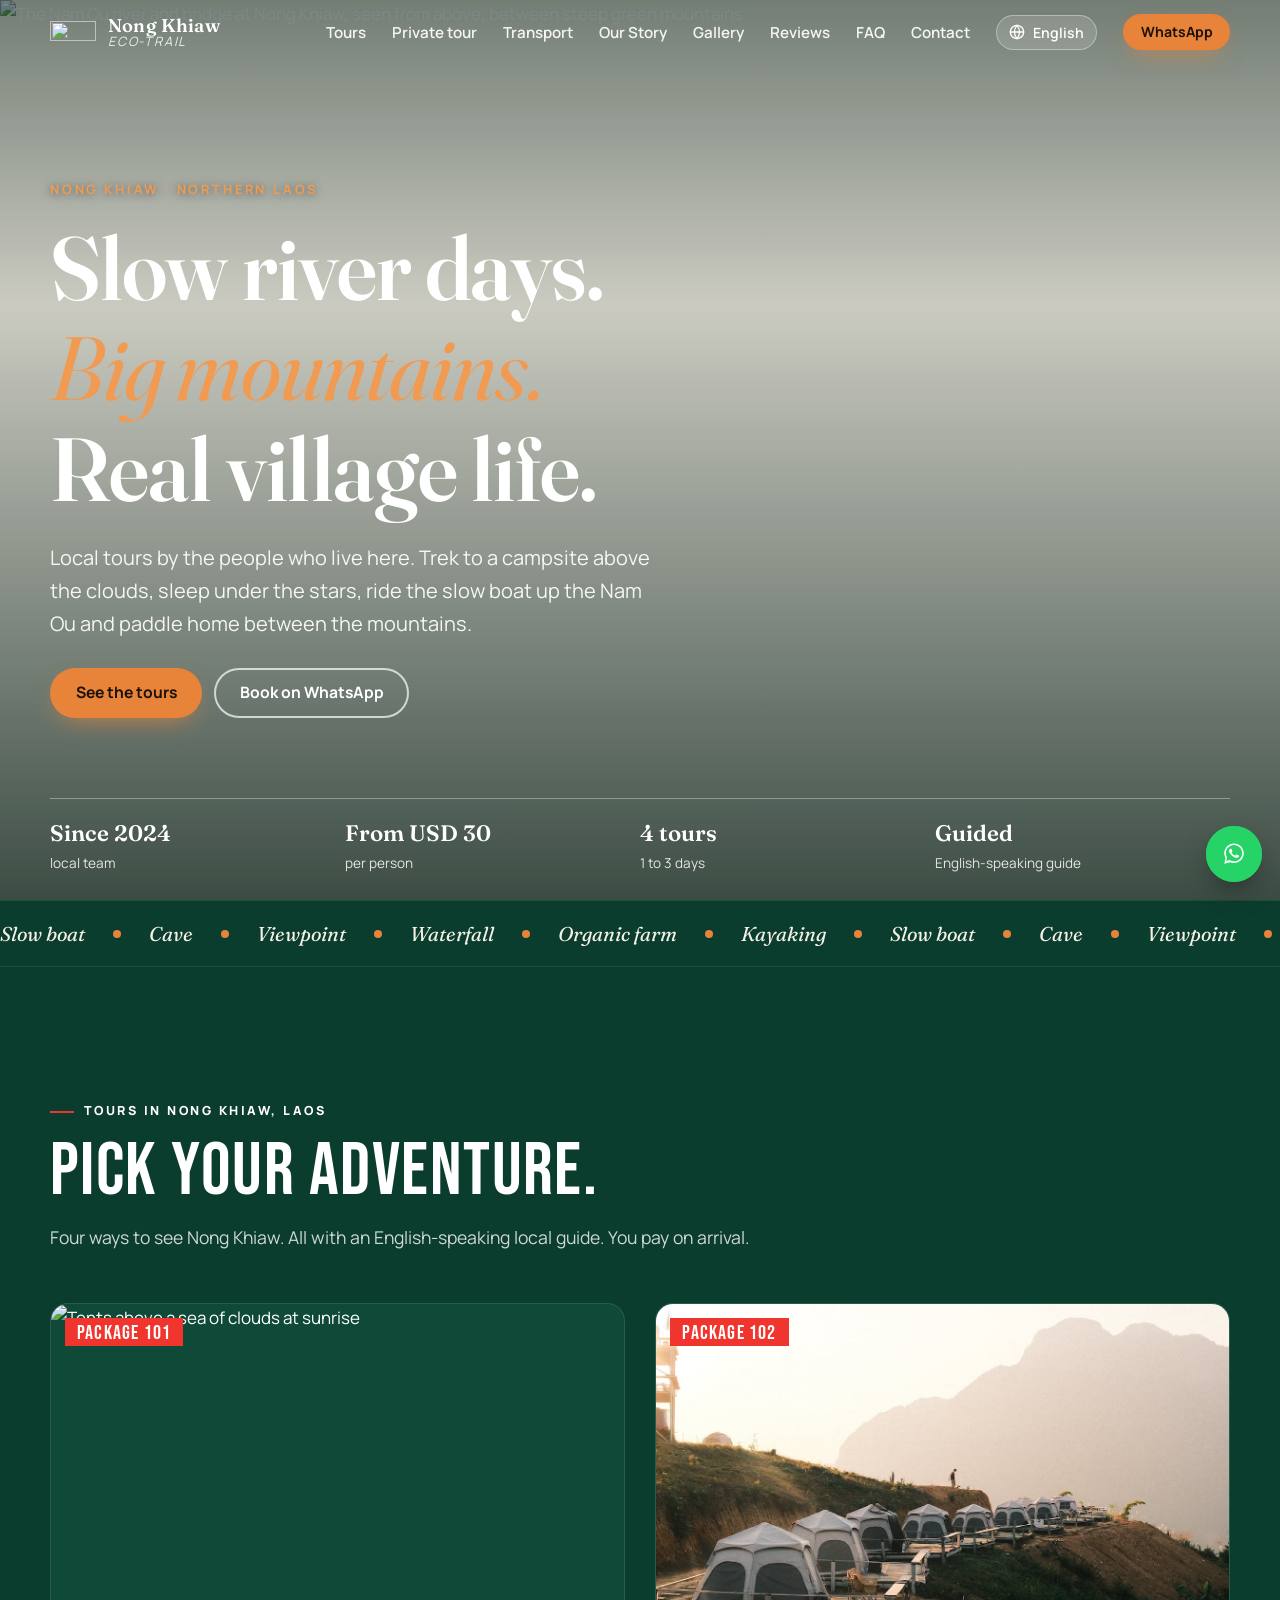
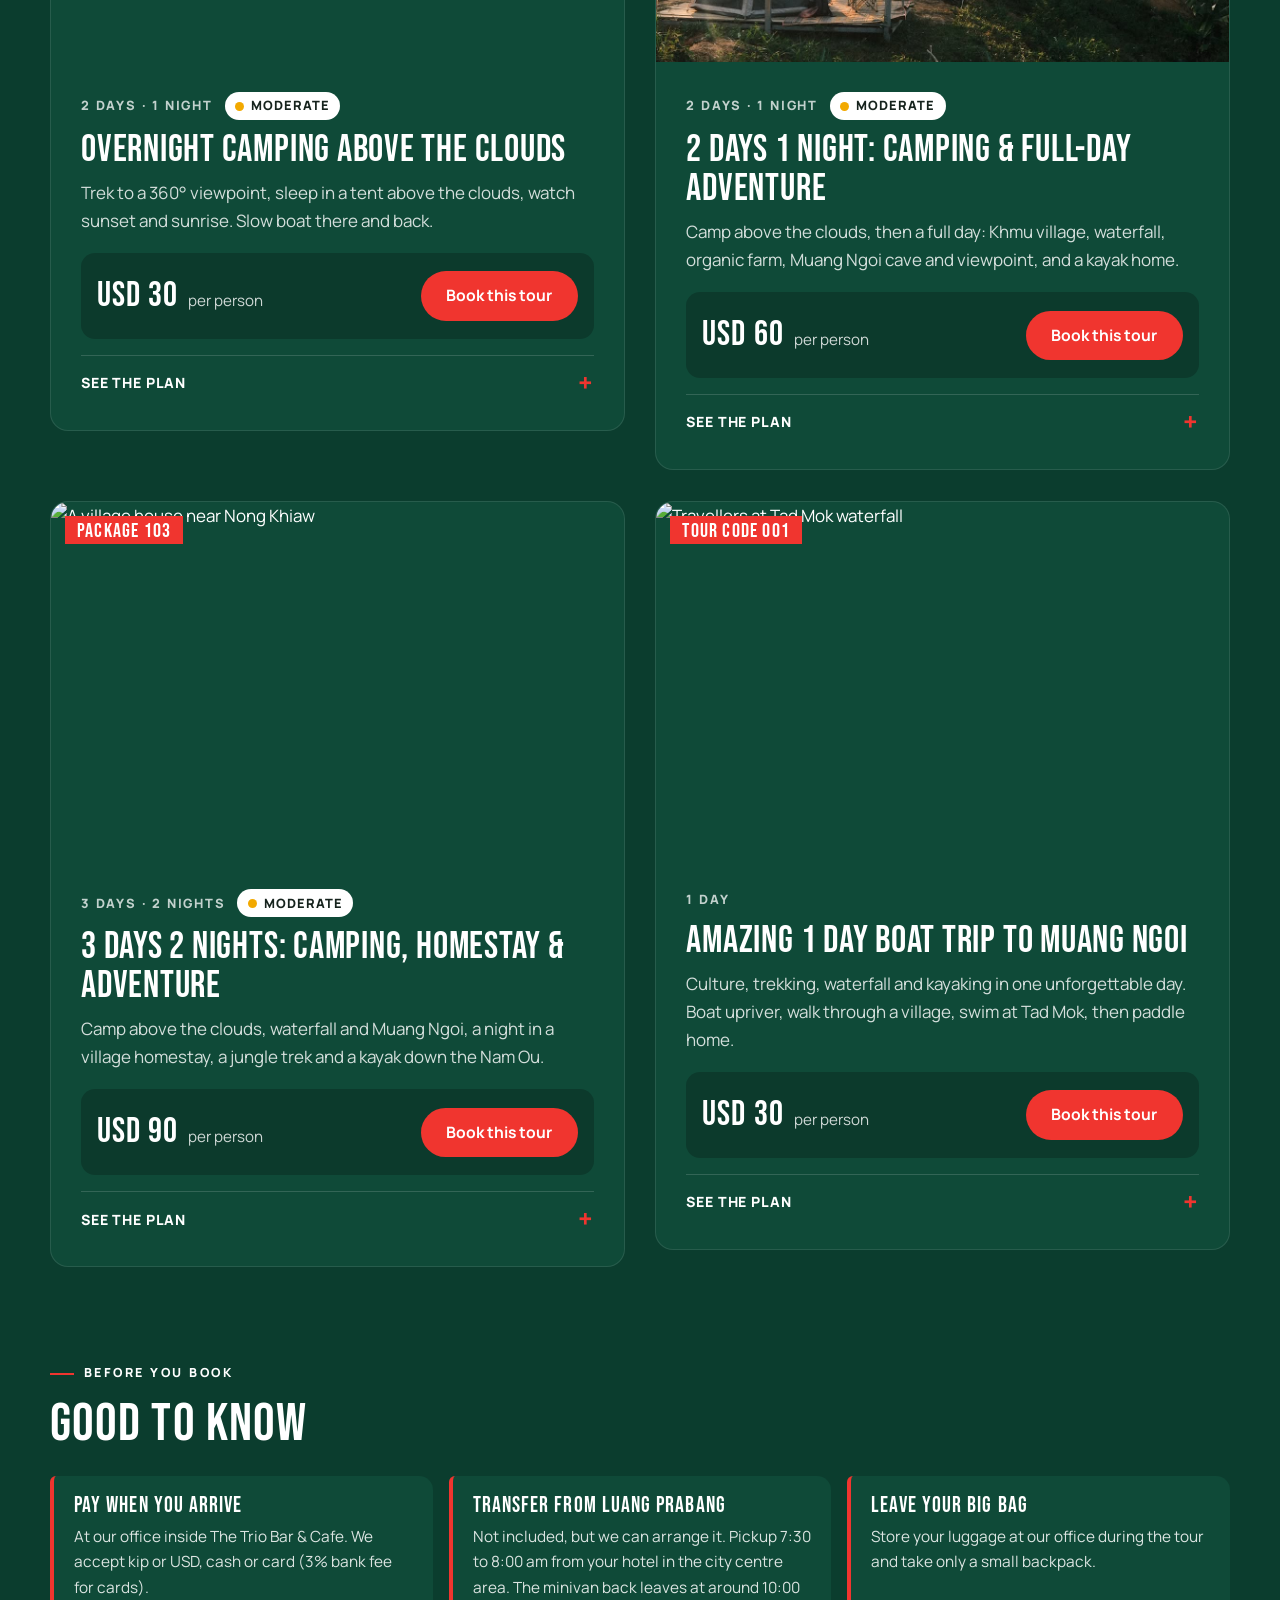
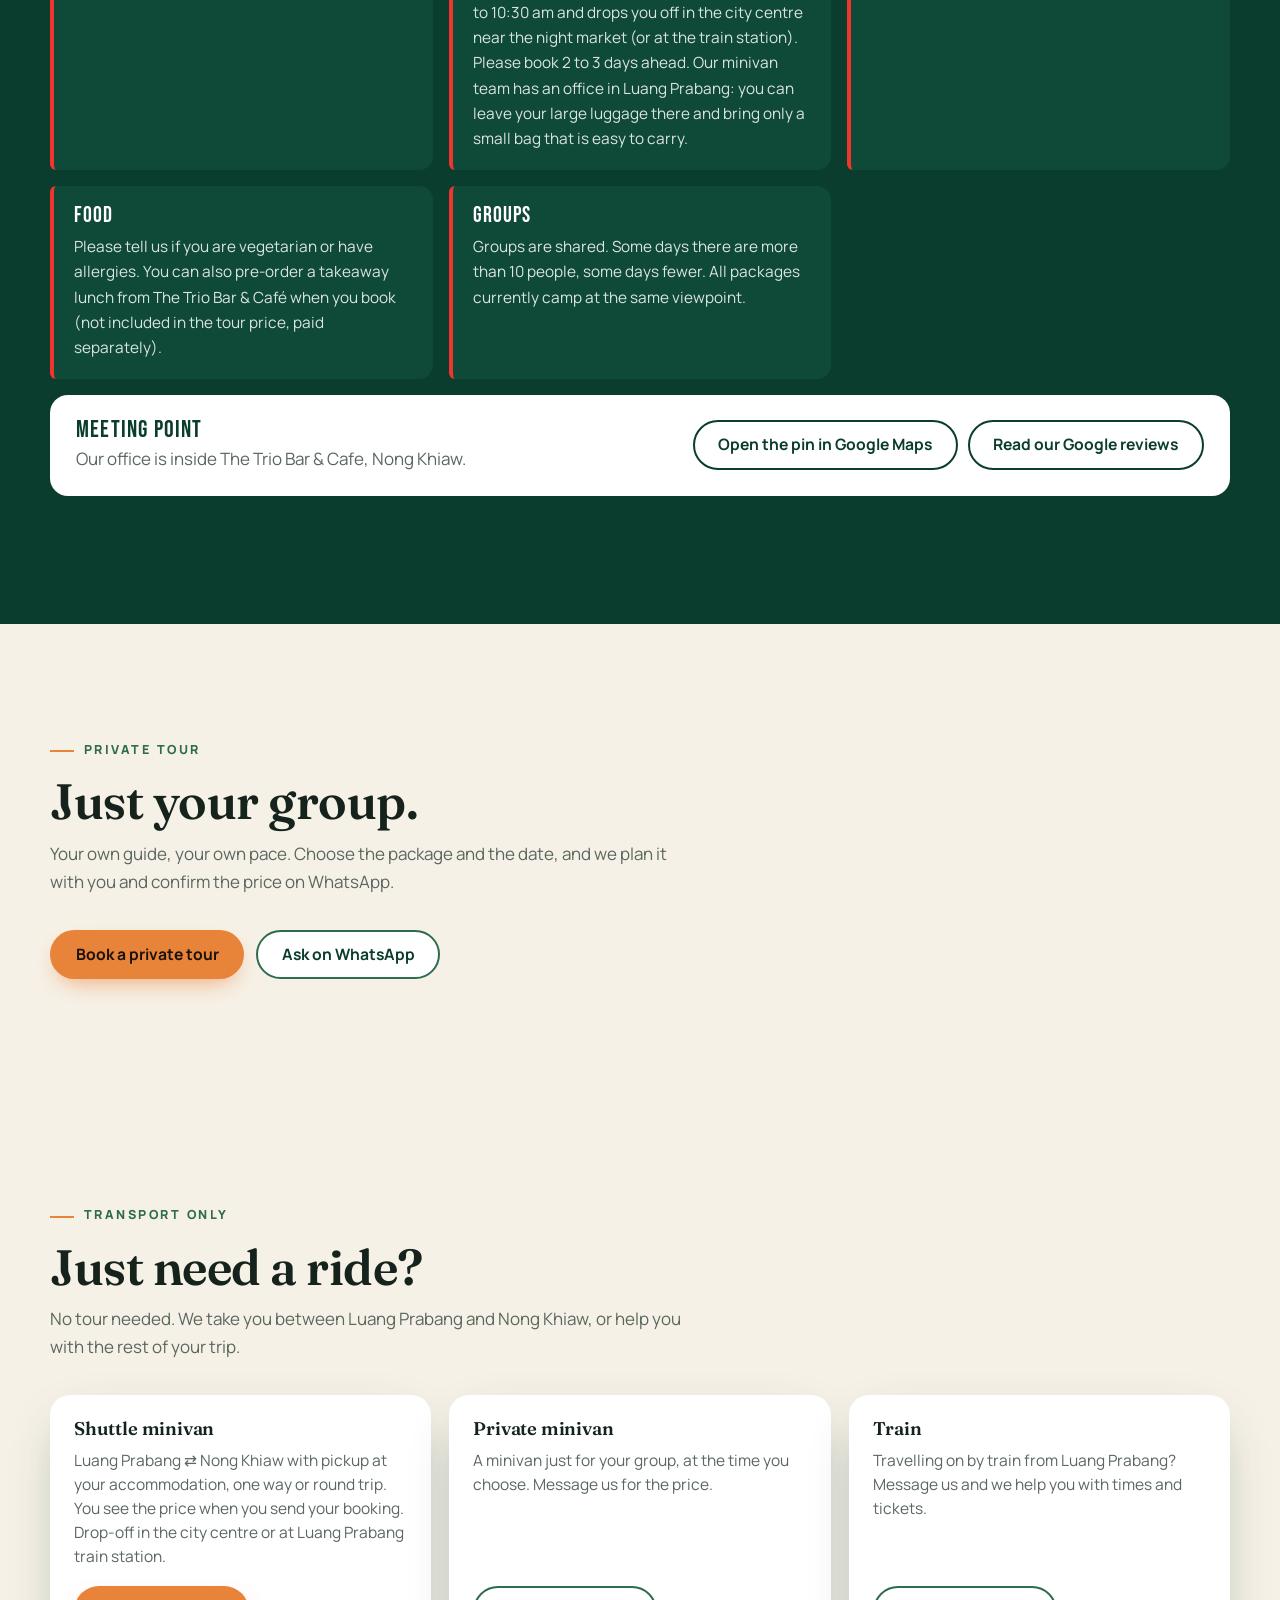
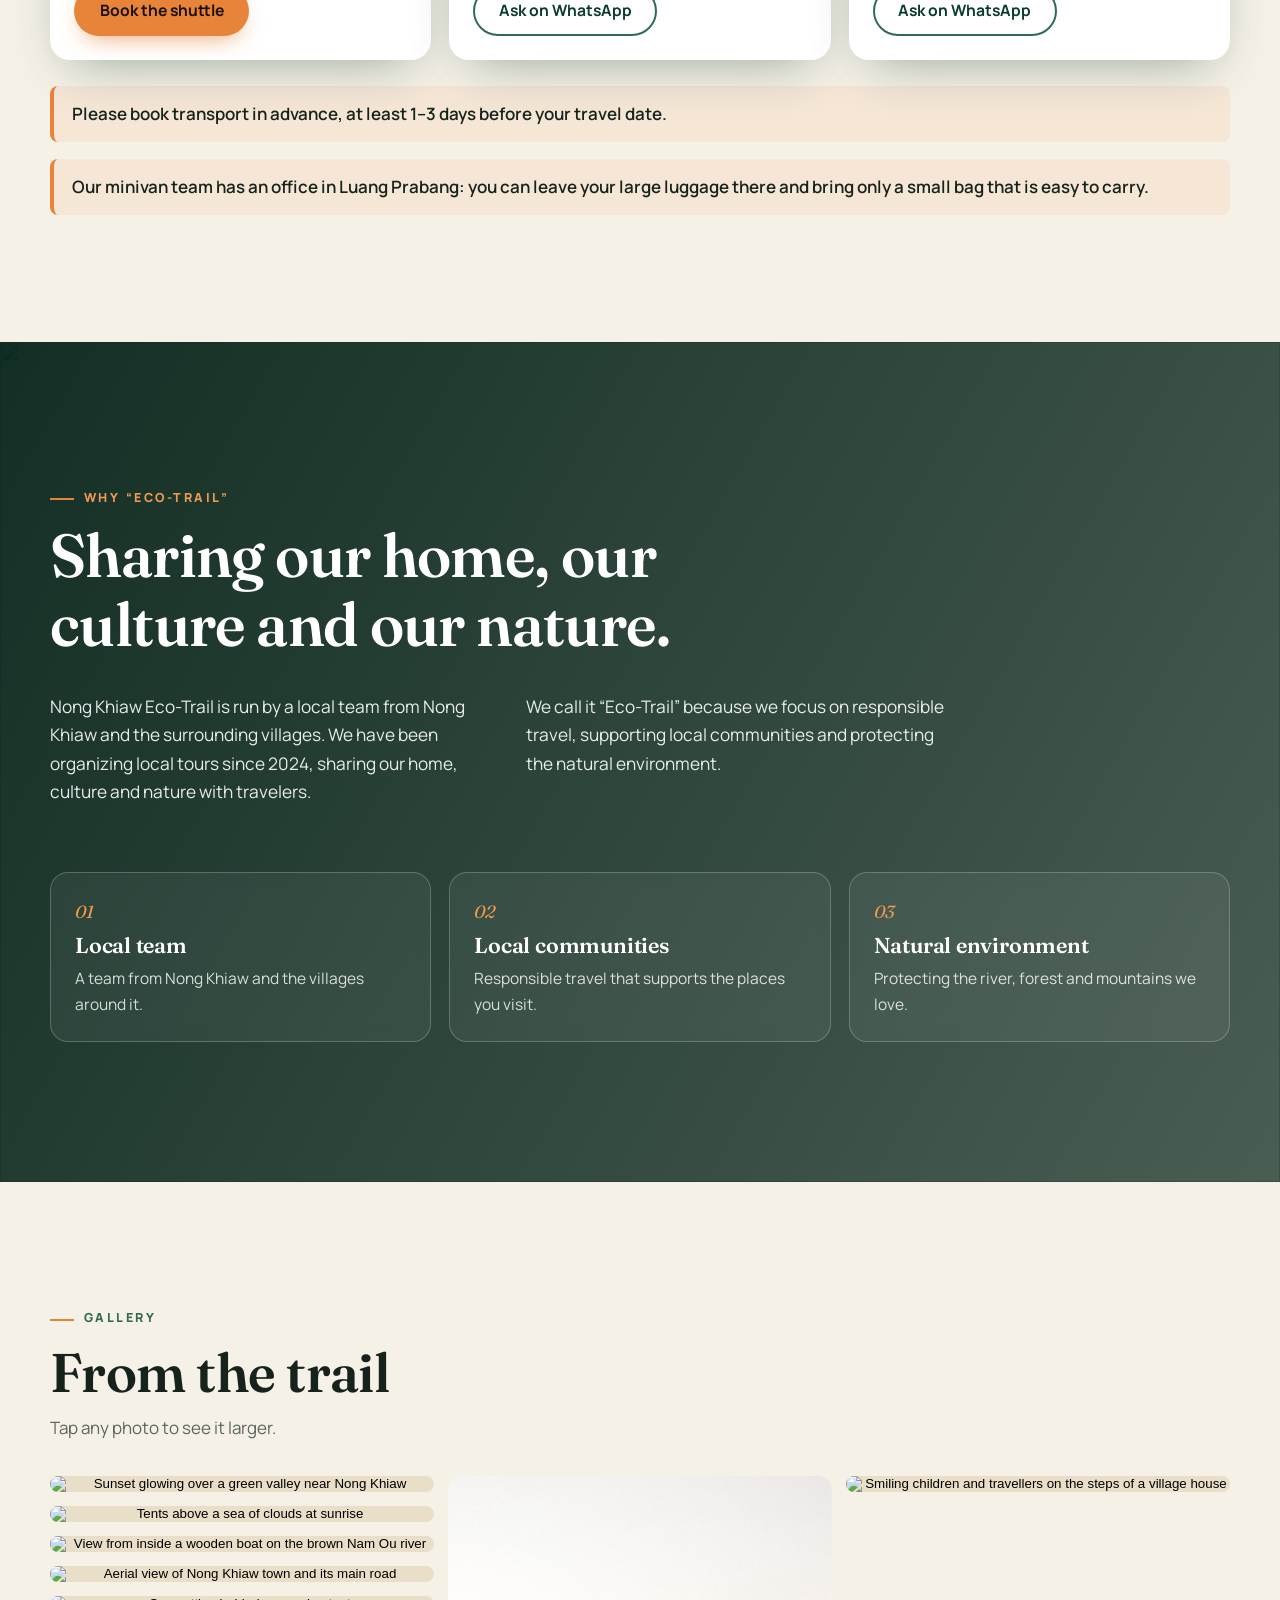
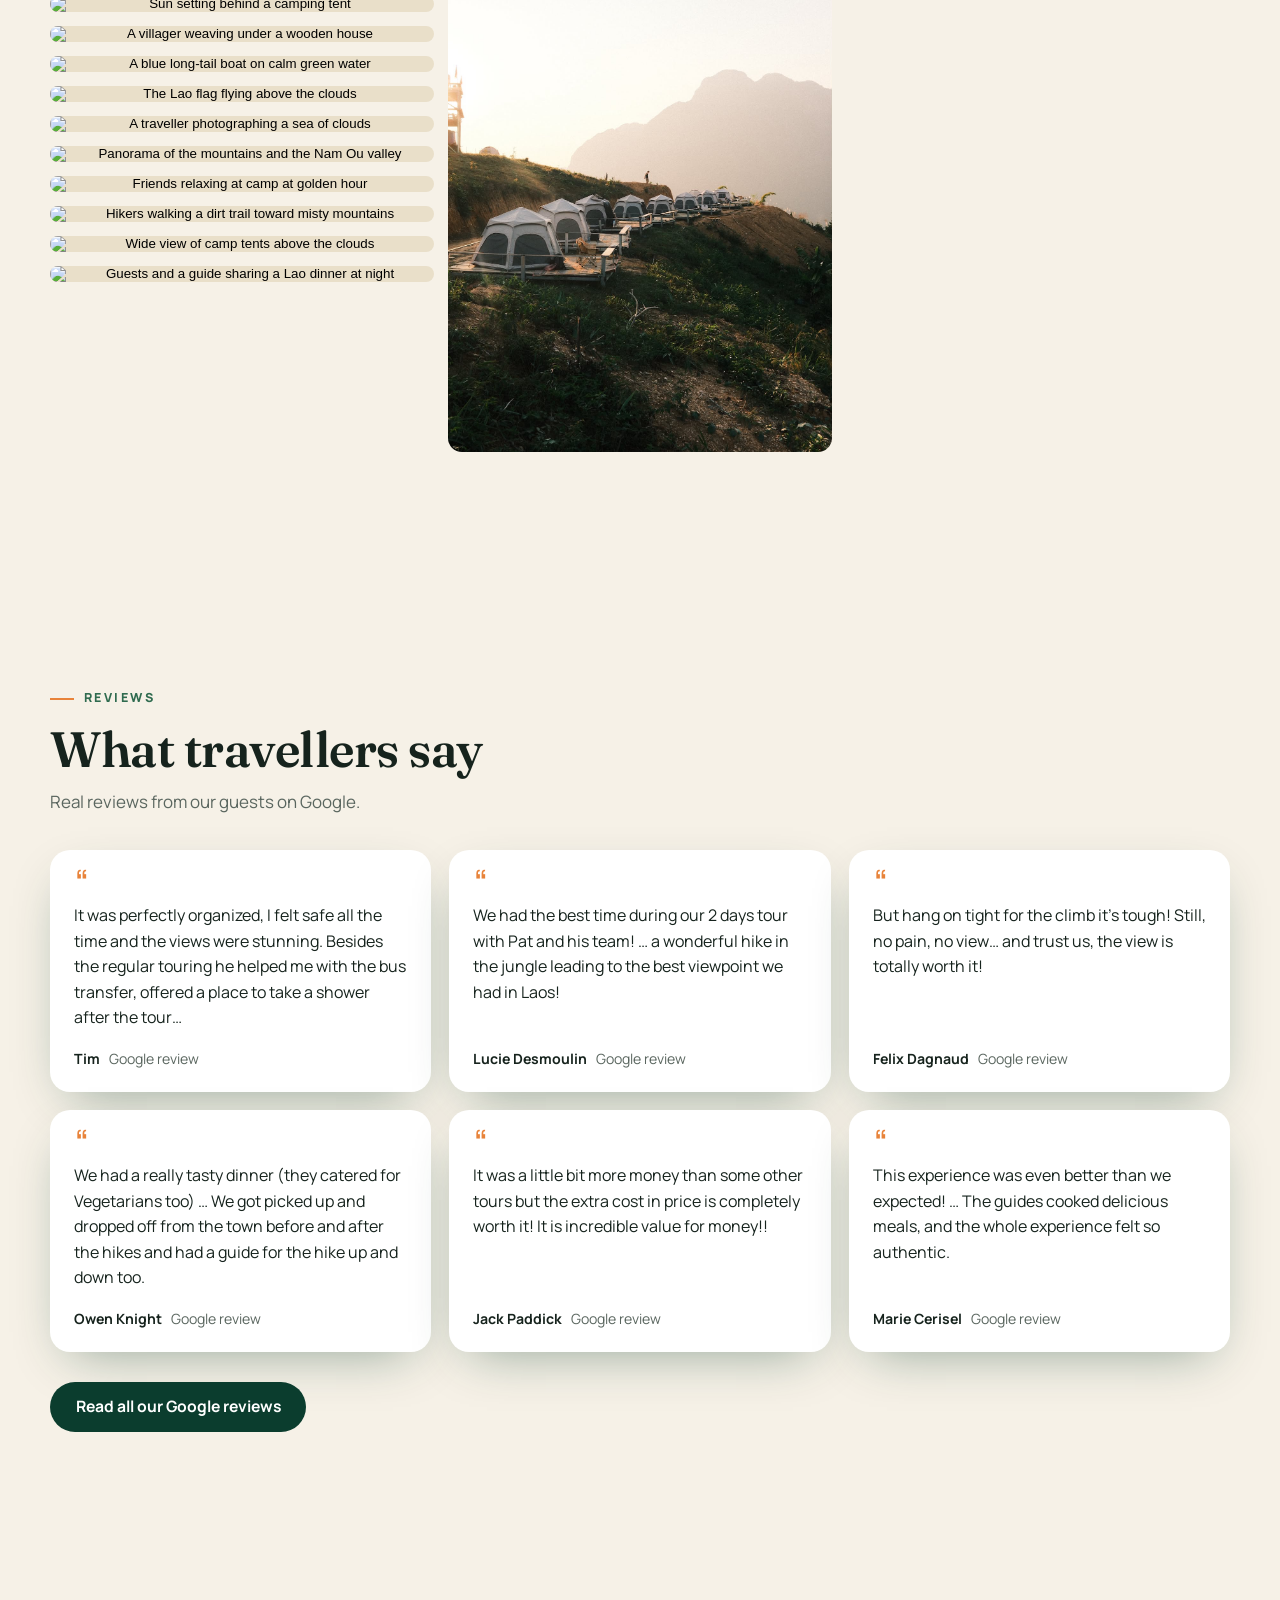
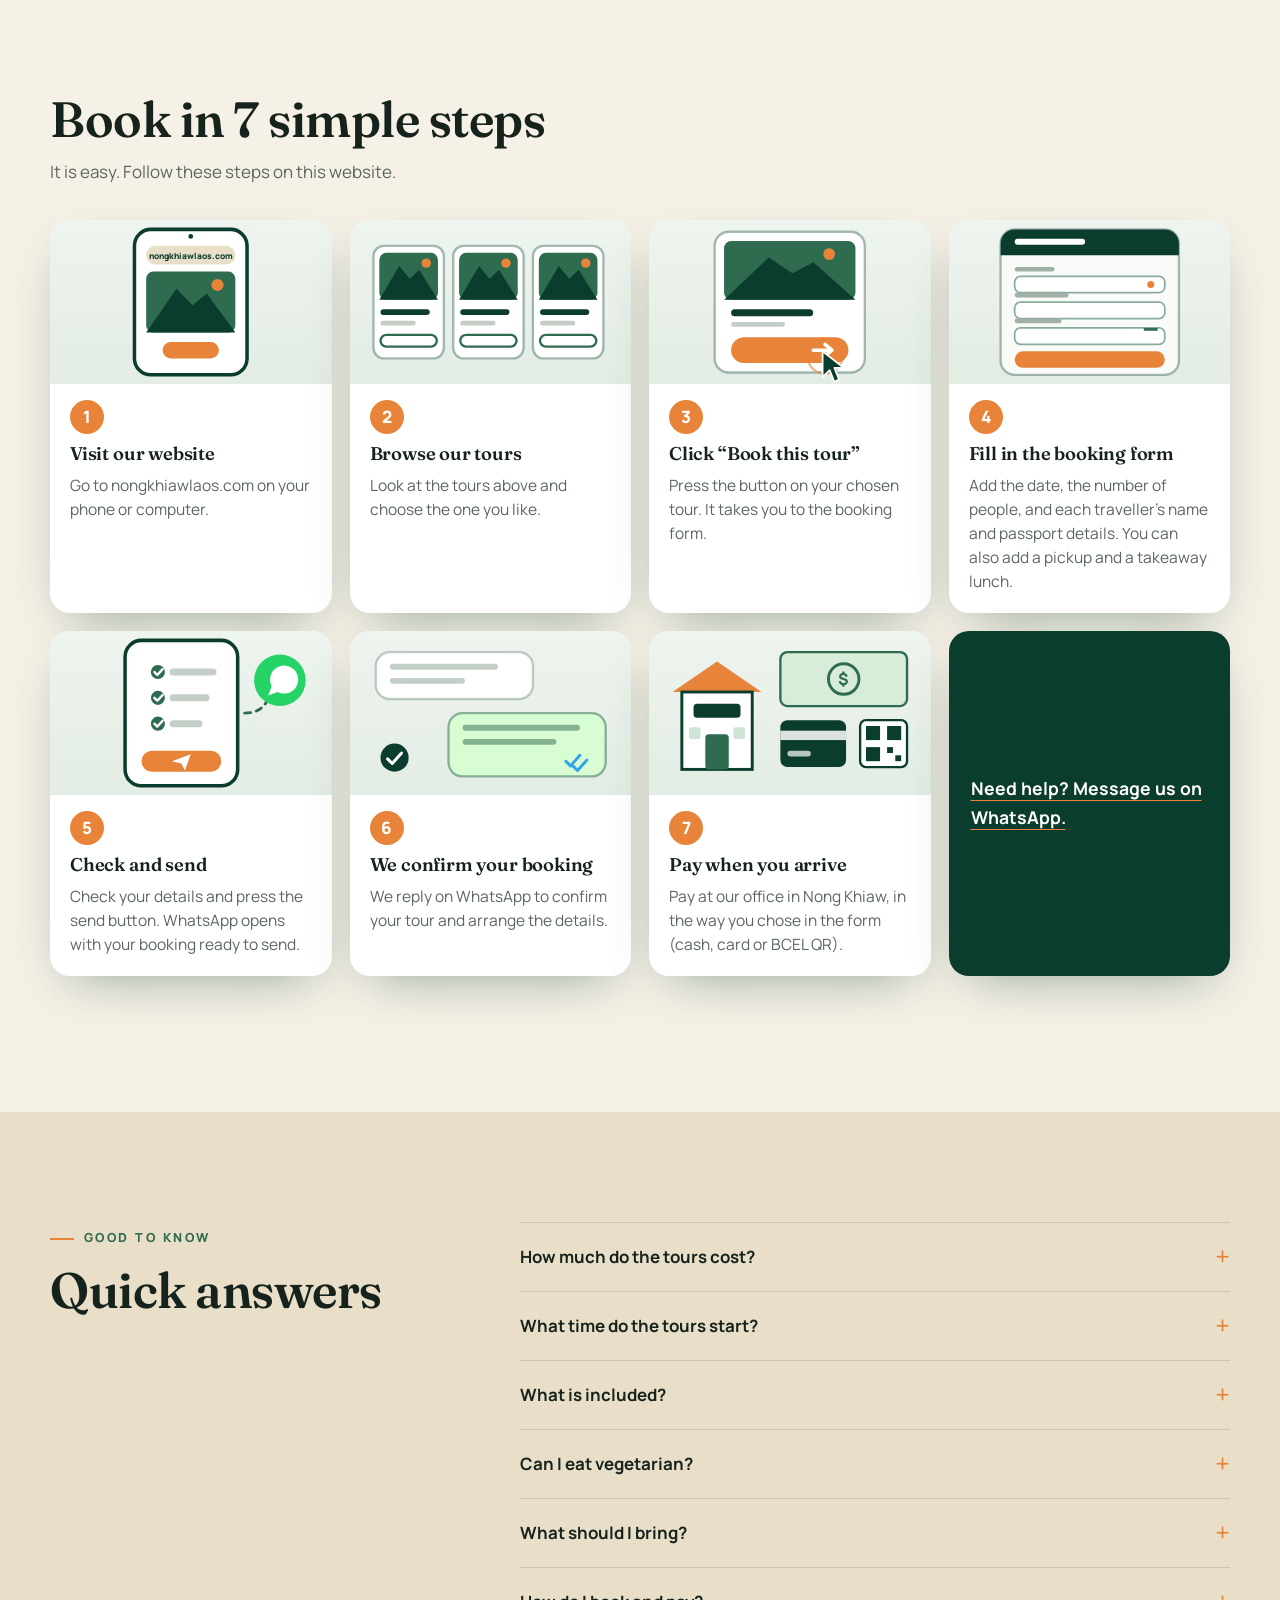
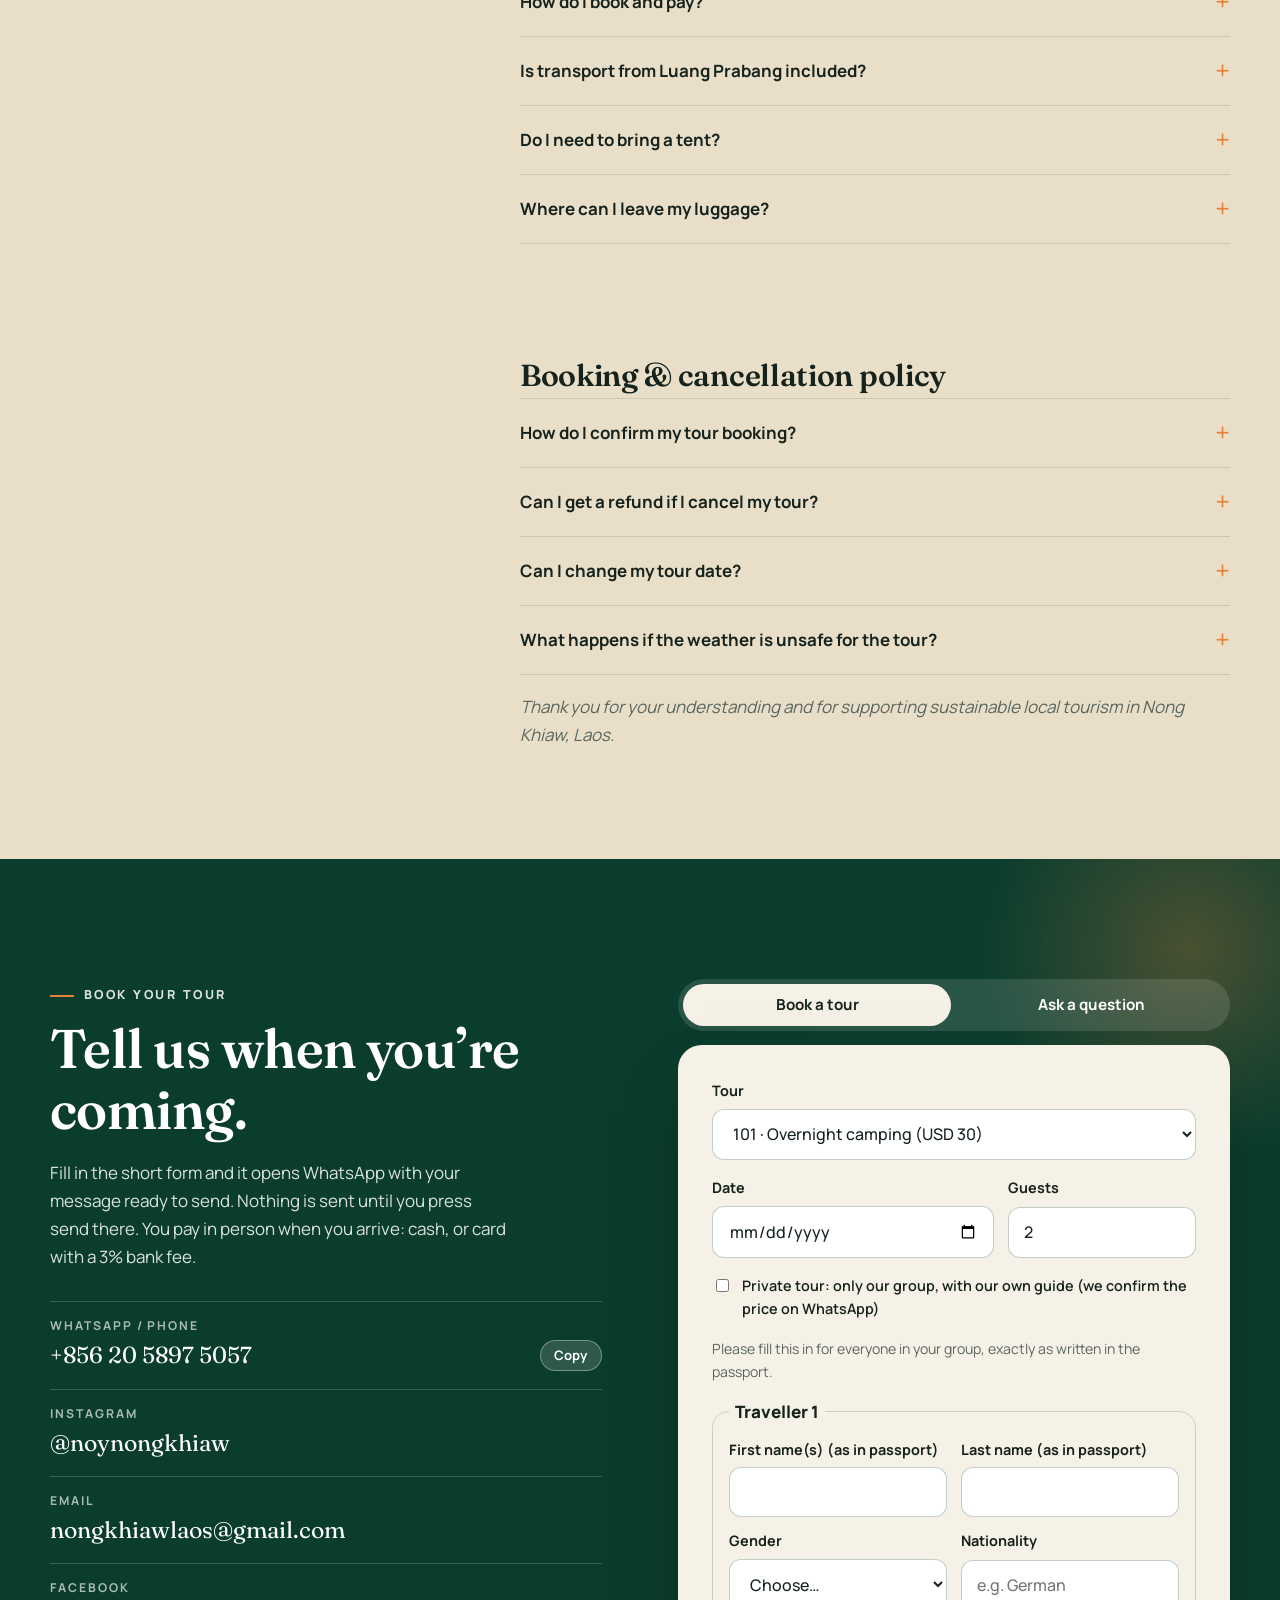
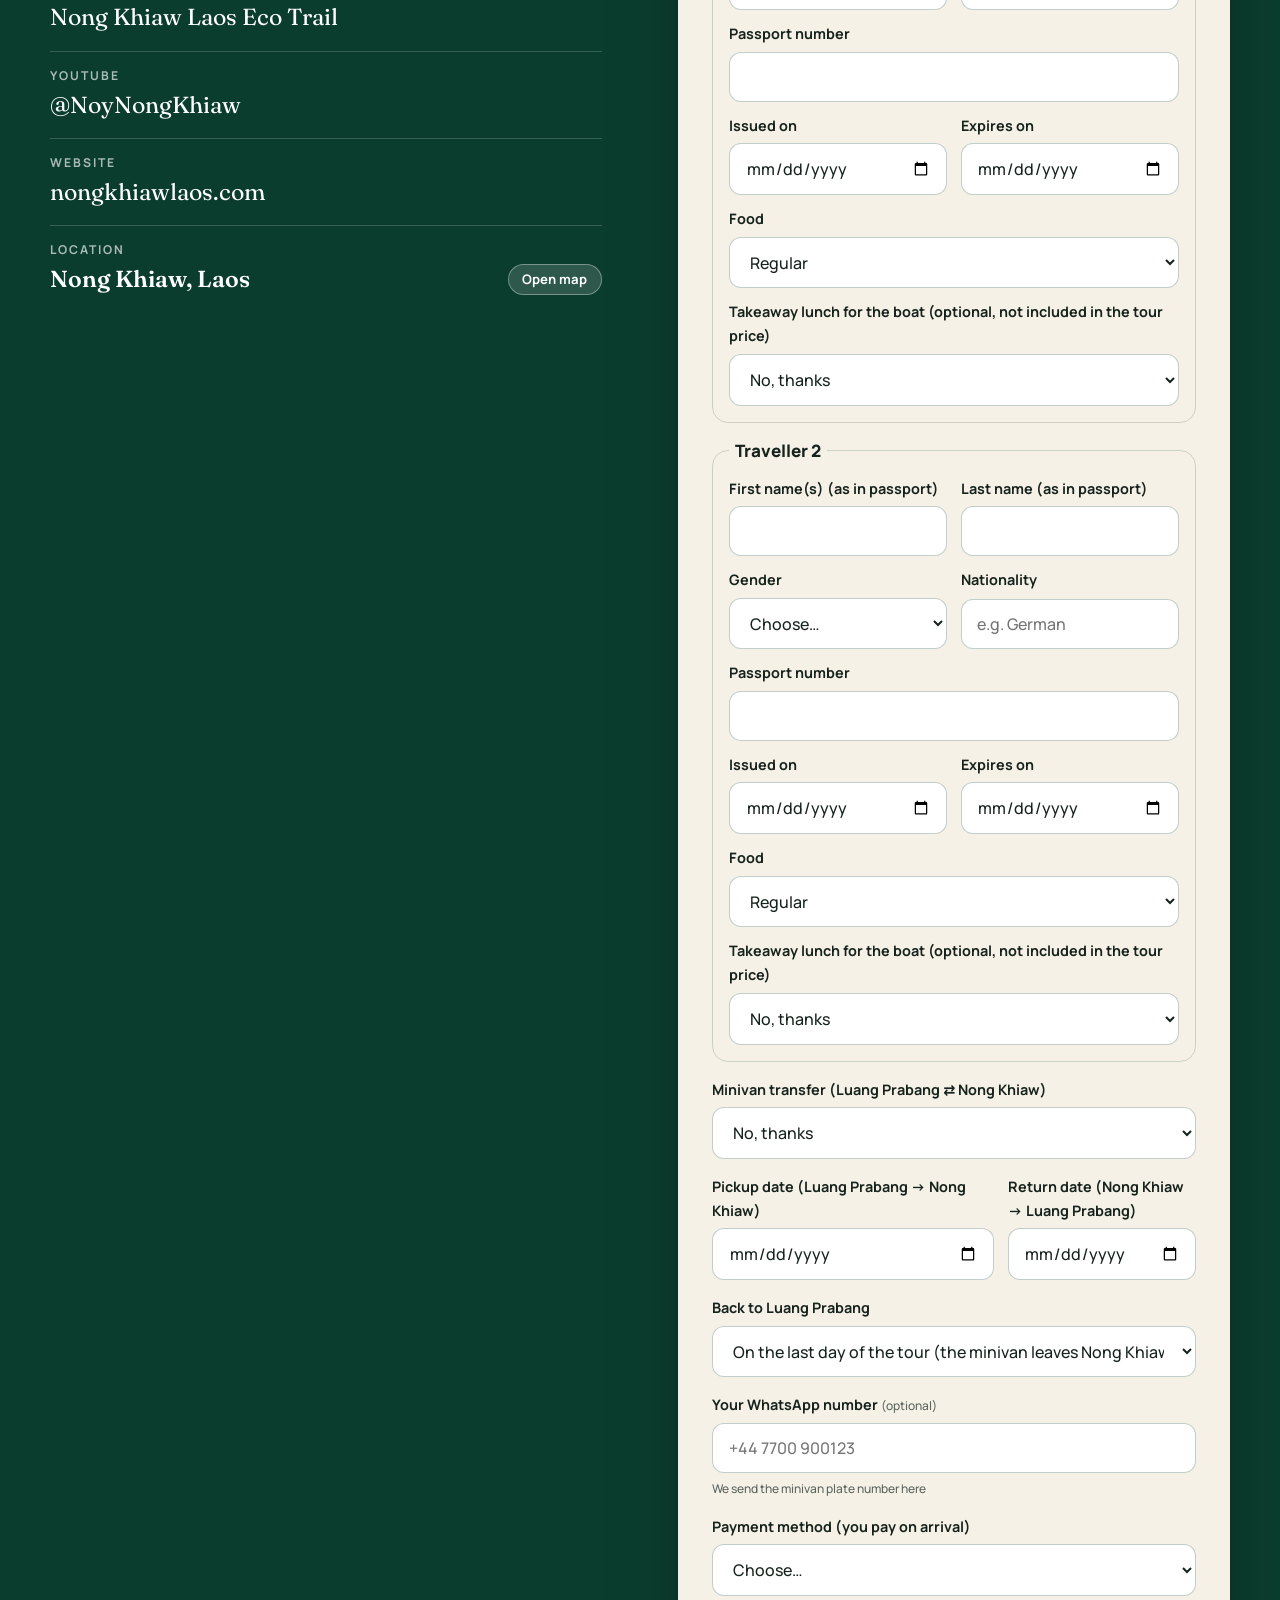
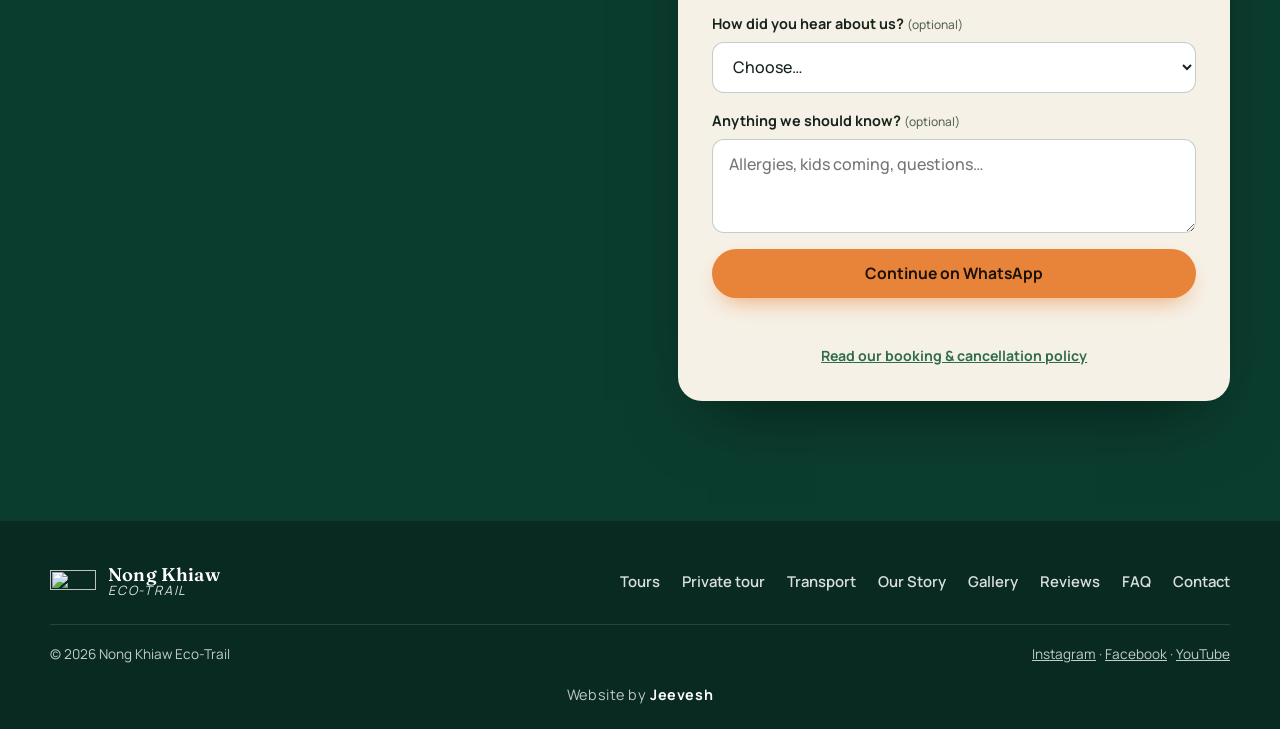
==== commit 8f0465b0: "New sunset tents photo for Package 102 and the Gallery Co-Authored-By: Claude Sonnet 5.5 <noreply@an" ====
--- a/index.html
+++ b/index.html
@@ -139,7 +139,7 @@
       </div>
     </article>
     <article class="tcard reveal" id="t102">
-      <div class="tcard-img"><img src="images/sunset-tents.jpg" alt="Tents on the ridge at sunset" loading="lazy"><span class="chip"><span data-i18n="pkg">Package</span> 102</span></div>
+      <div class="tcard-img"><img src="images/sunset-tents.jpg" alt="Tents on the ridge at sunset" loading="lazy" style="object-position:50% 55%"><span class="chip"><span data-i18n="pkg">Package</span> 102</span></div>
       <div class="tcard-body">
         <p class="tmeta"><span data-i18n="dur_1n">1n</span><span class="lvl lvl-mod" data-i18n="lvl_mod">Moderate</span></p>
         <h3 data-i18n="p102_t">title</h3>
@@ -427,7 +427,7 @@
         <p class="trav-p" data-i18n="trav_p">Please fill this in for everyone in your group, exactly as written in the passport.</p>
       </div>
       <label><span data-i18n="lbl_transfer">Minivan transfer (Luang Prabang ⇄ Nong Khiaw)</span>
-        <select id="fTransfer" name="transfer"><option value="No" data-i18n="tr_none">No, thanks</option><option value="One way to Nong Khiaw" data-i18n="tr_one">One way to Nong Khiaw (220,000 kip)</option><option value="Round trip" data-i18n="tr_round">Round trip (440,000 kip)</option><option value="One way to Luang Prabang" data-i18n="tr_down">One way to Luang Prabang (220,000 kip)</option></select>
+        <select id="fTransfer" name="transfer"><option value="No" data-i18n="tr_none">No, thanks</option><option value="One way to Nong Khiaw" data-i18n="tr_one">One way to Nong Khiaw (250,000 kip)</option><option value="Round trip" data-i18n="tr_round">Round trip (500,000 kip)</option><option value="One way to Luang Prabang" data-i18n="tr_down">One way to Luang Prabang (250,000 kip)</option></select>
       </label>
       <div class="row2 tdates" id="transferDates" hidden>
         <label id="pickupRow"><span data-i18n="lbl_pickup_date">Pickup date (Luang Prabang → Nong Khiaw)</span>
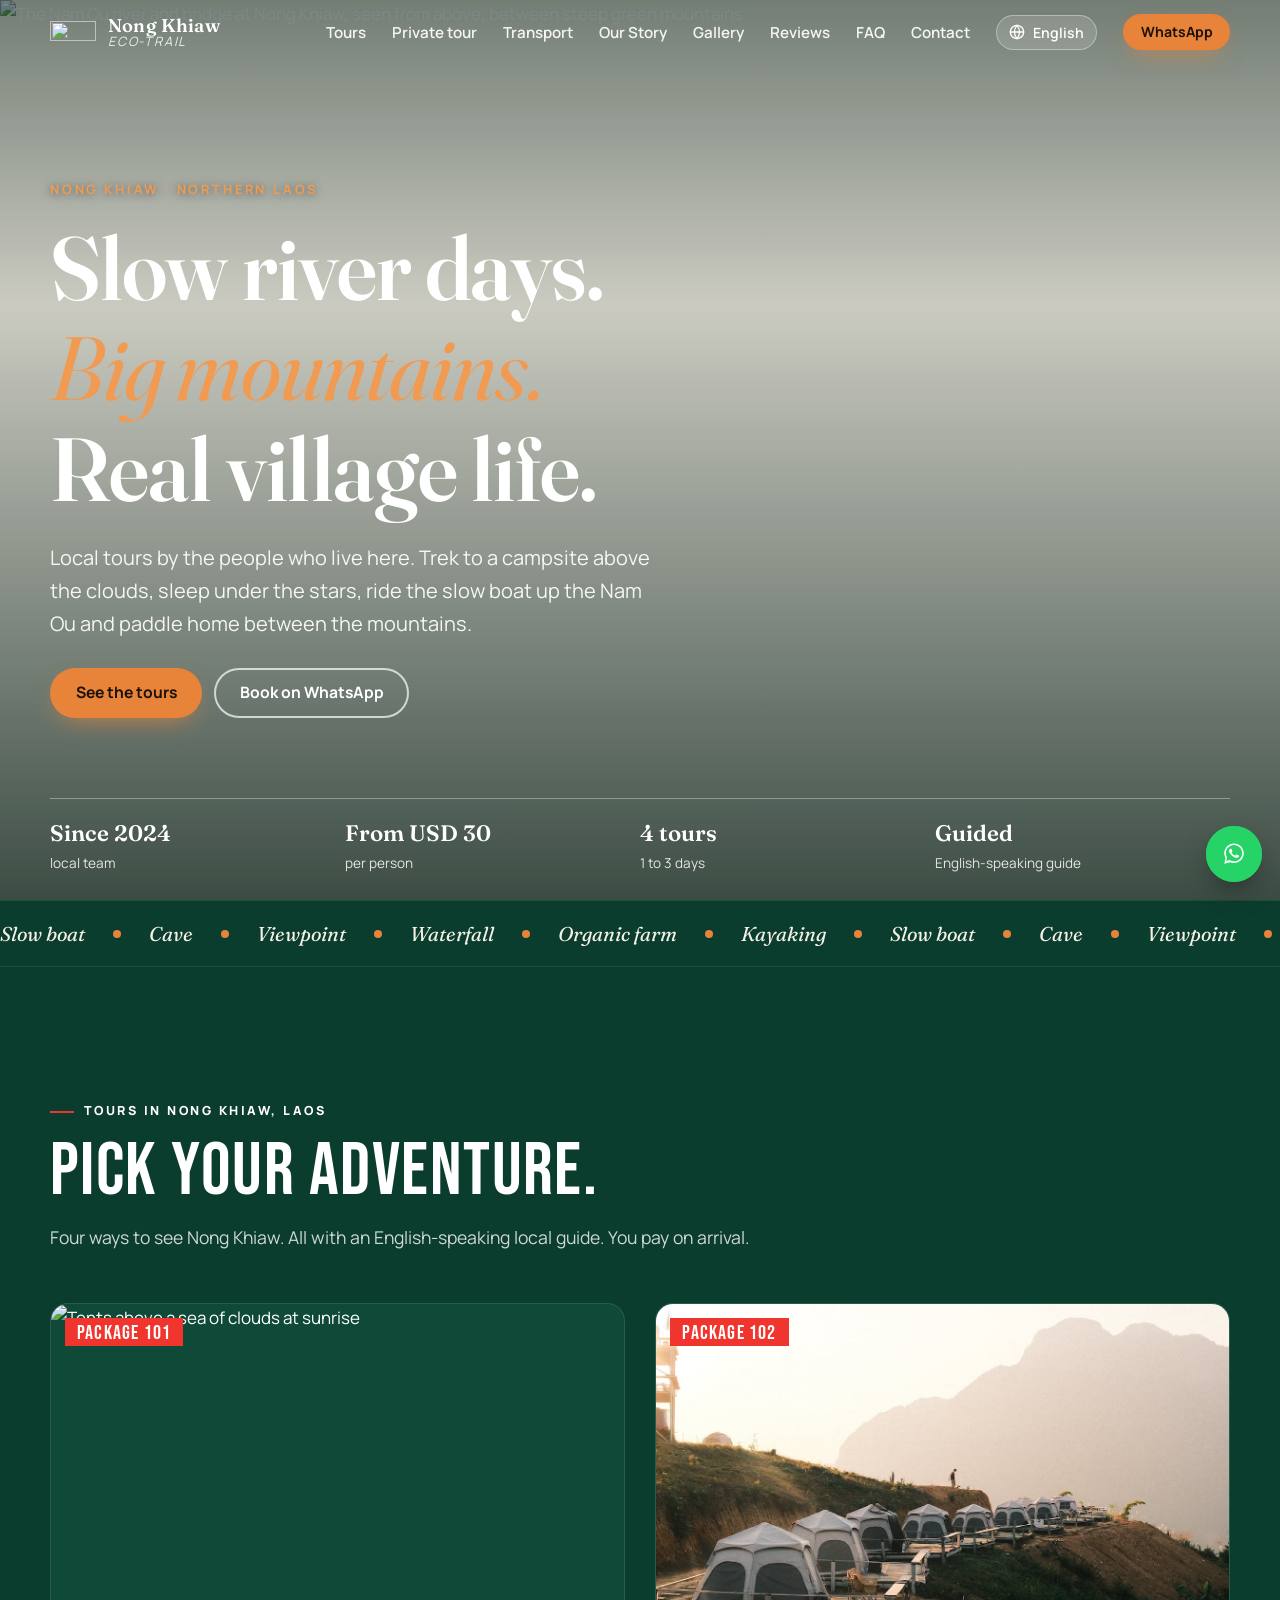
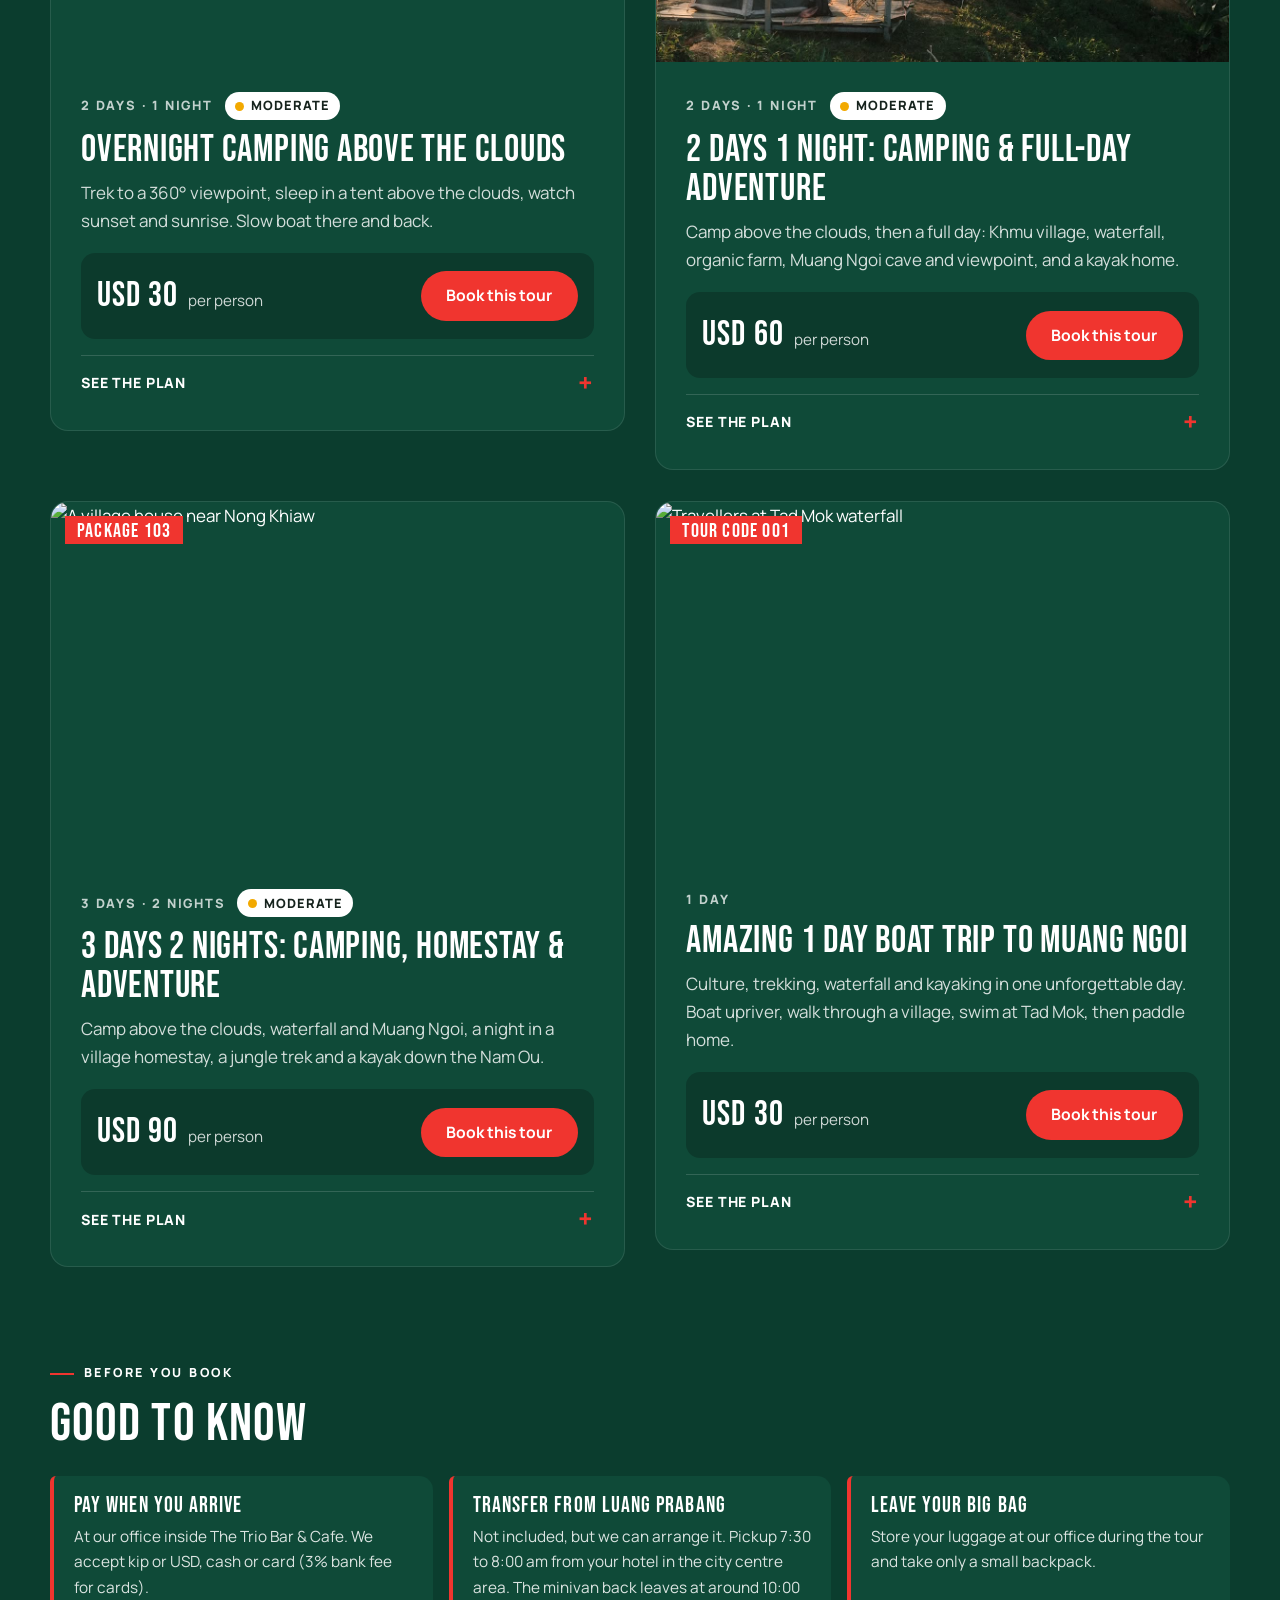
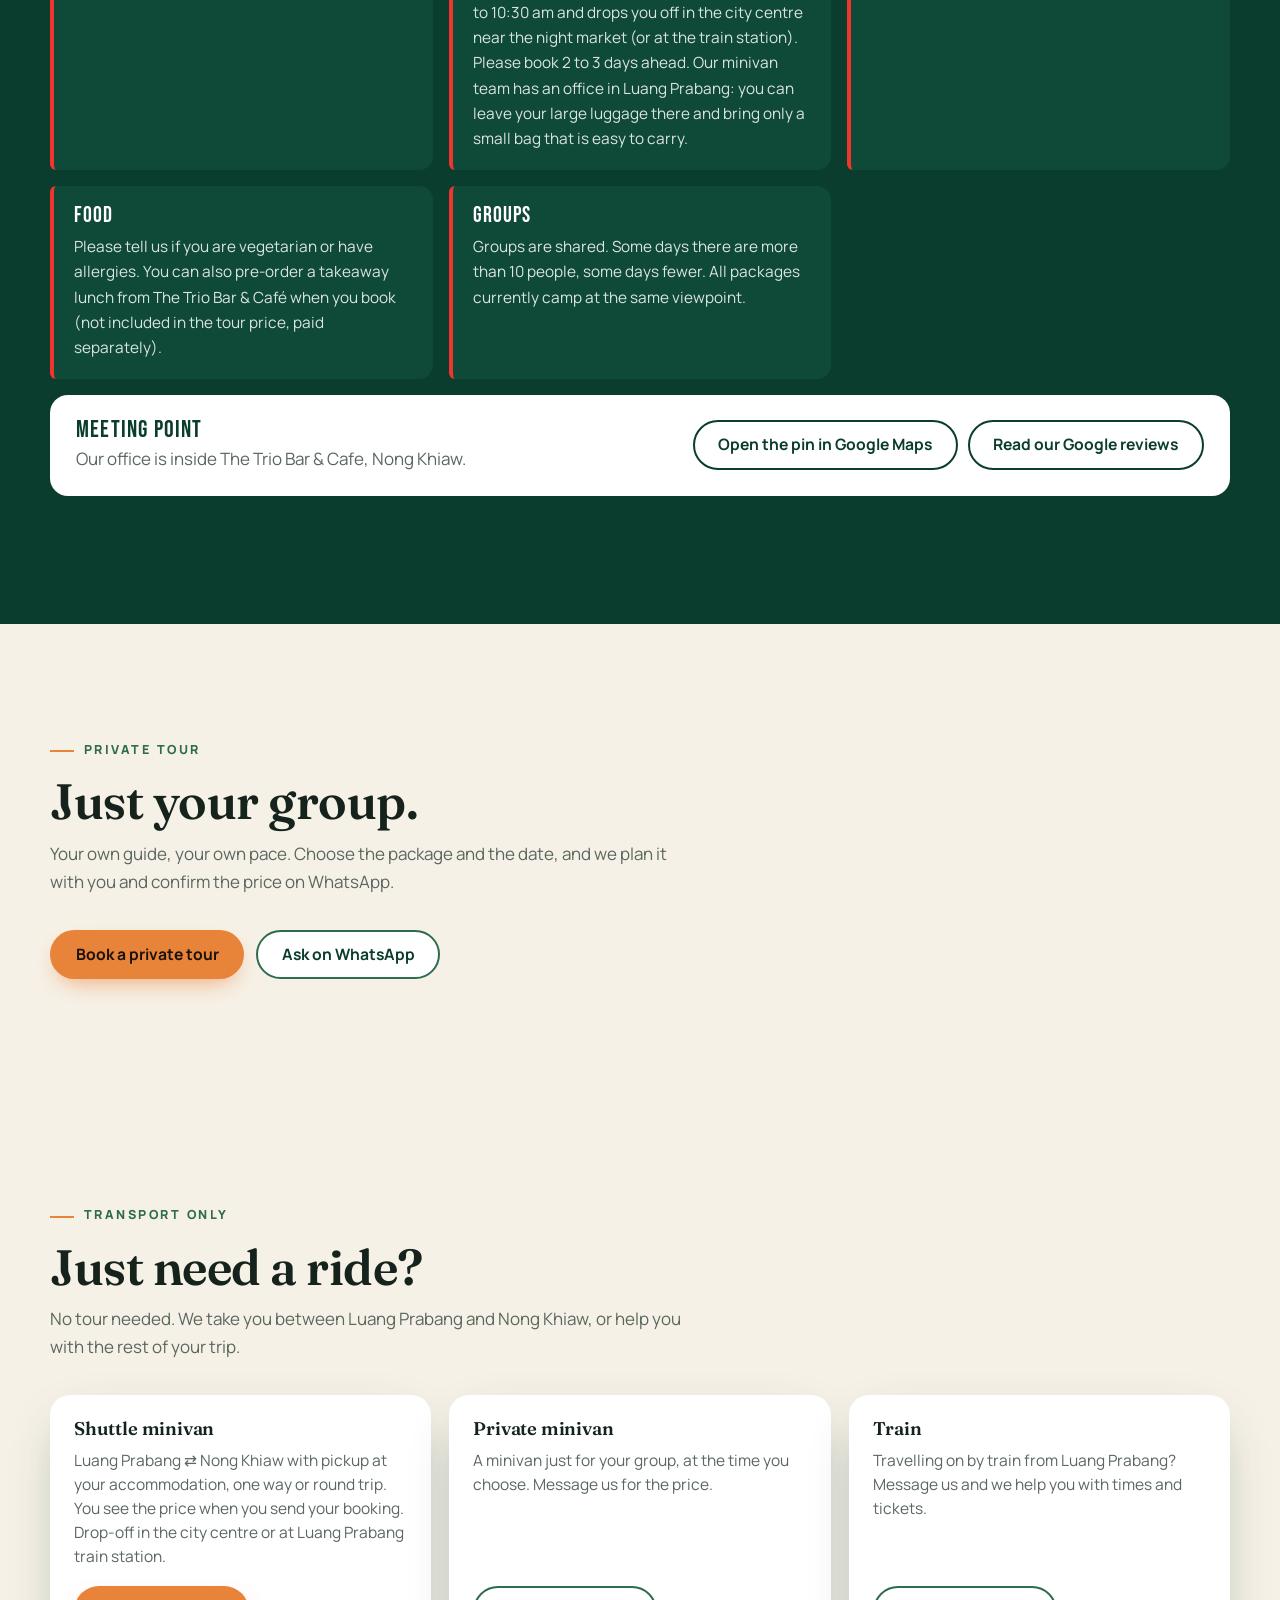
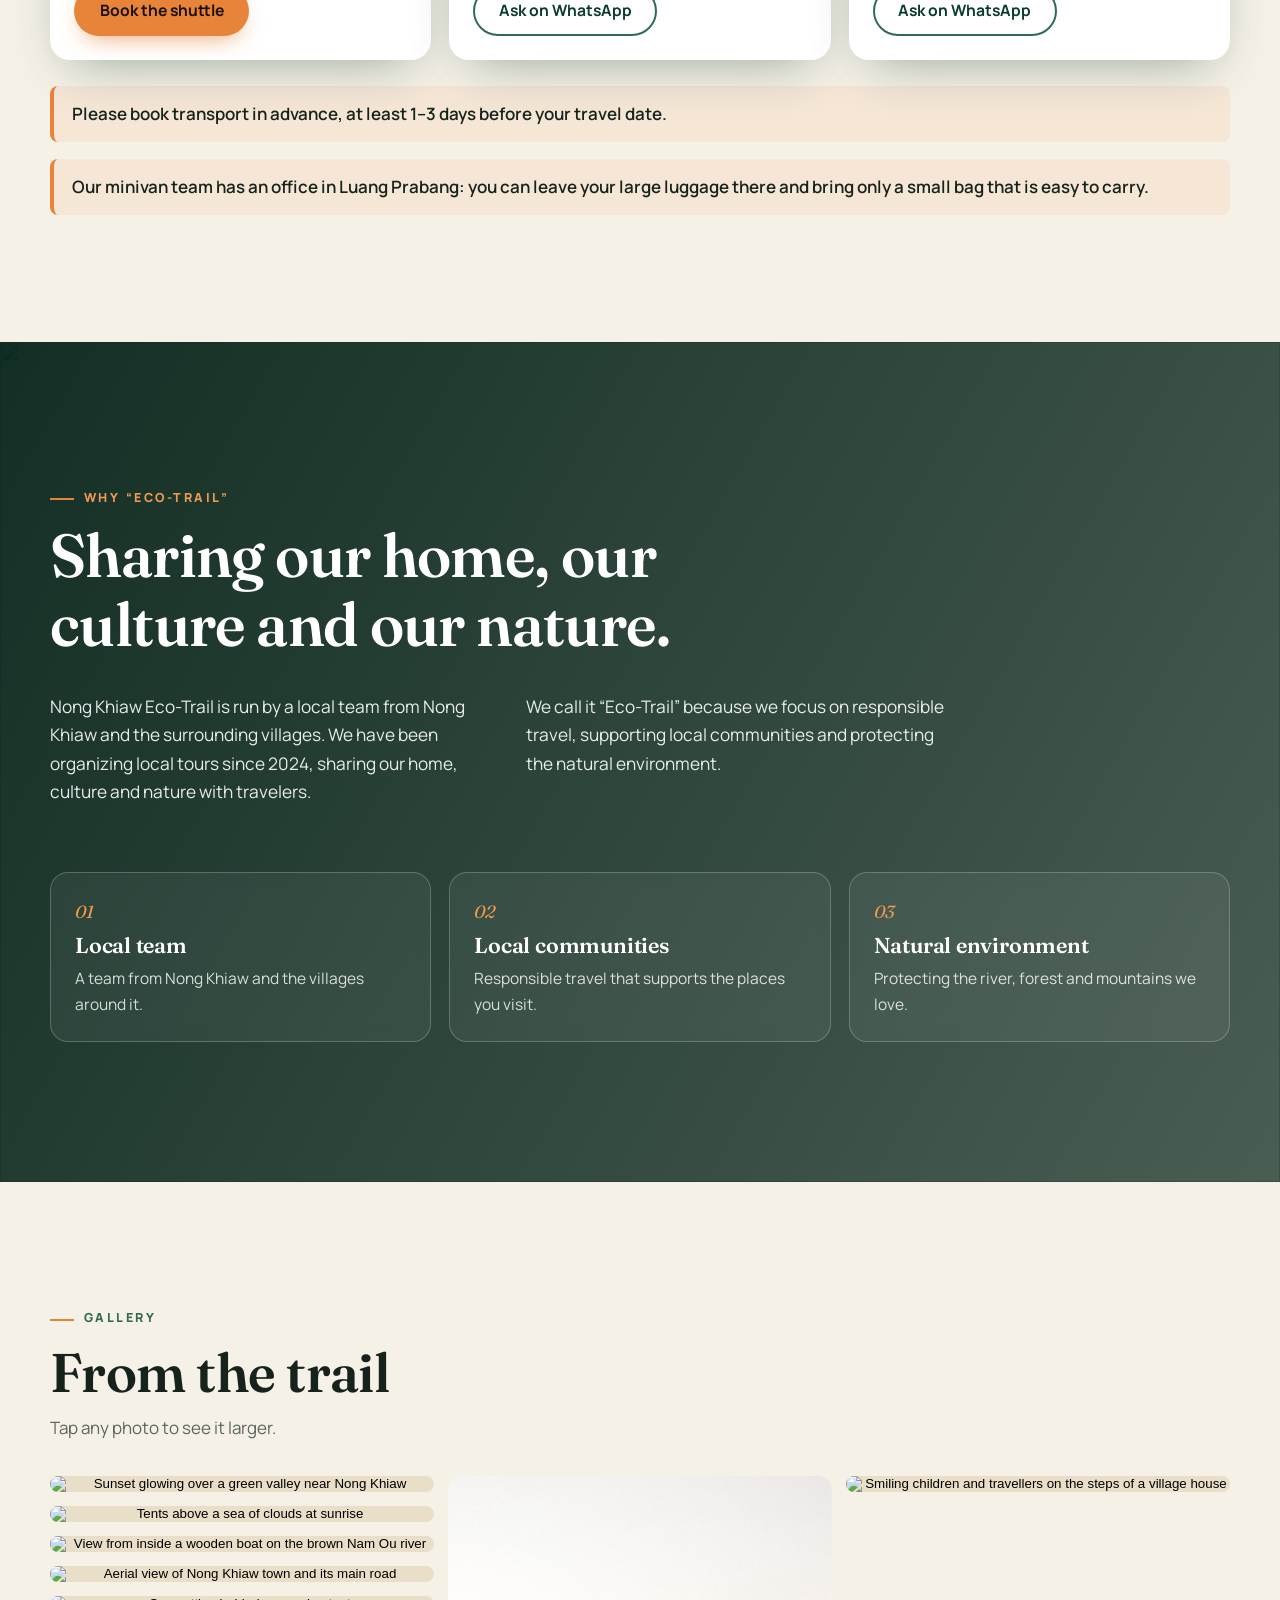
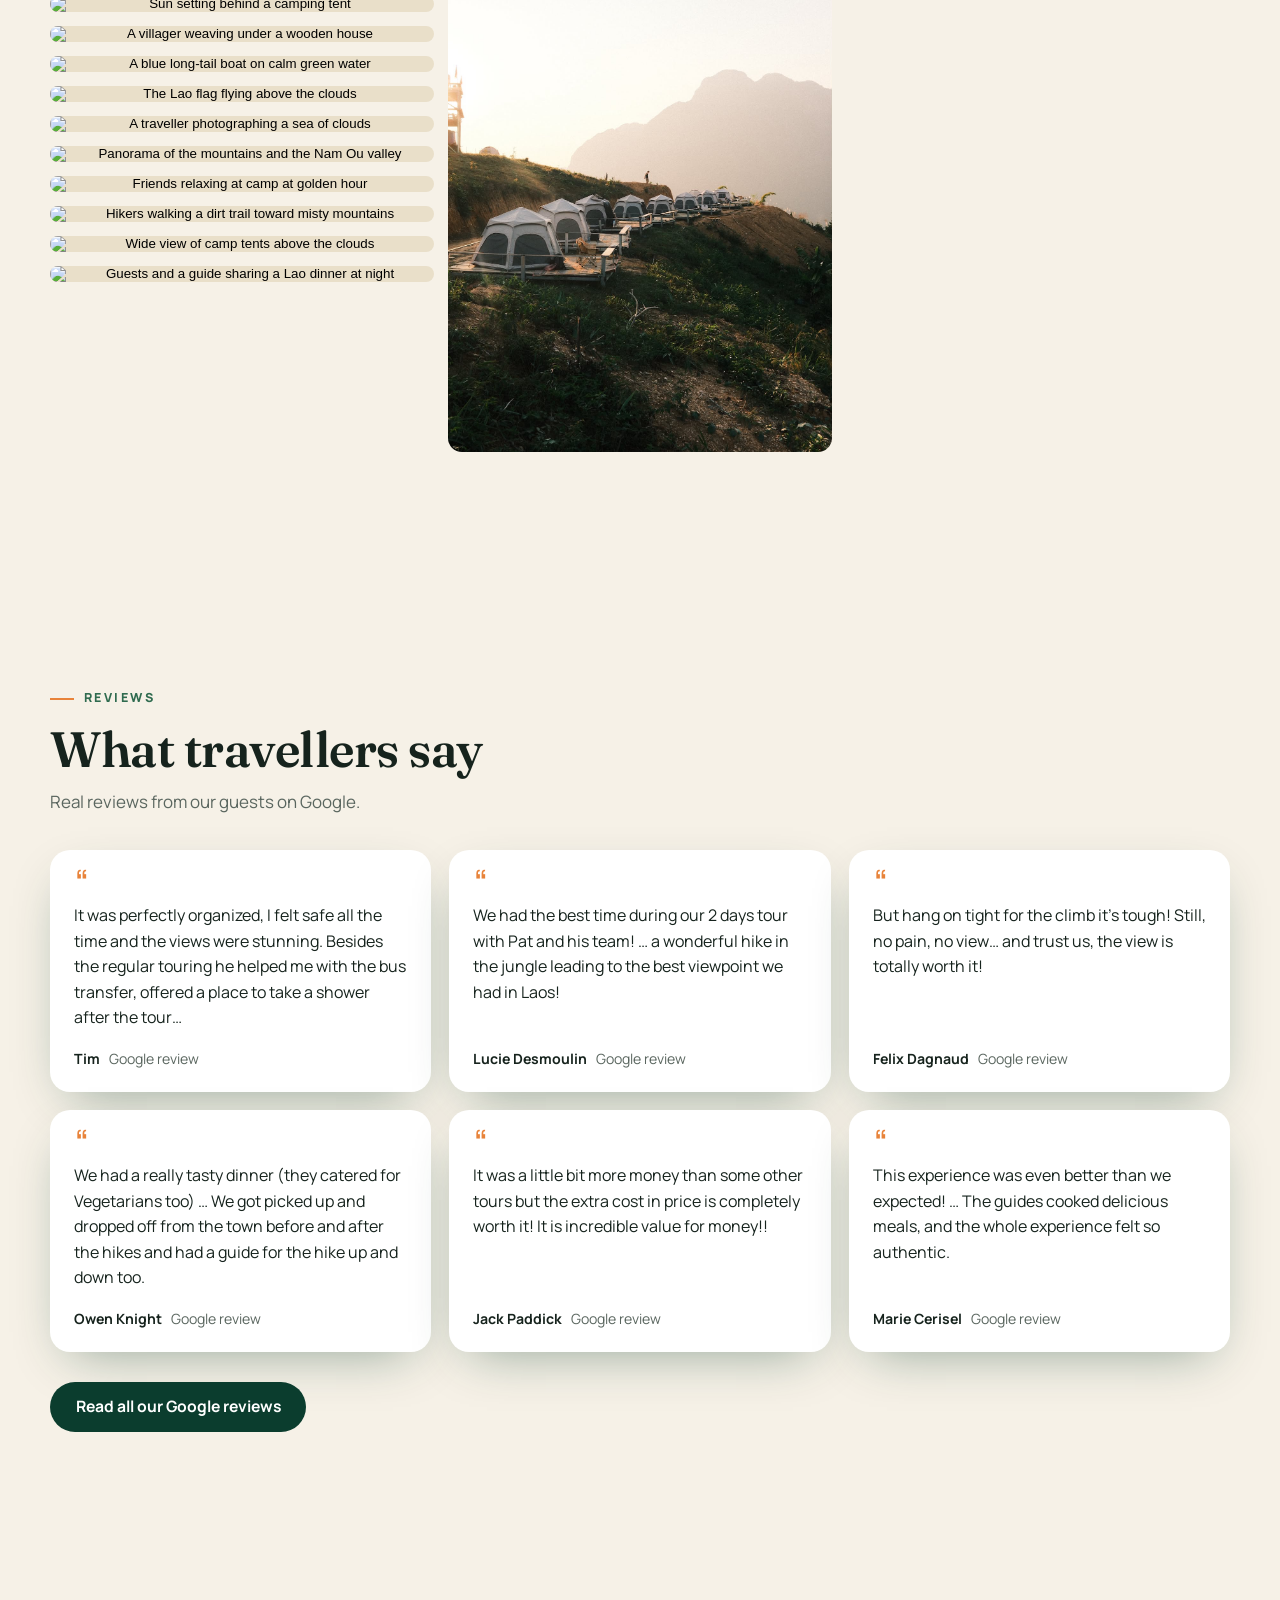
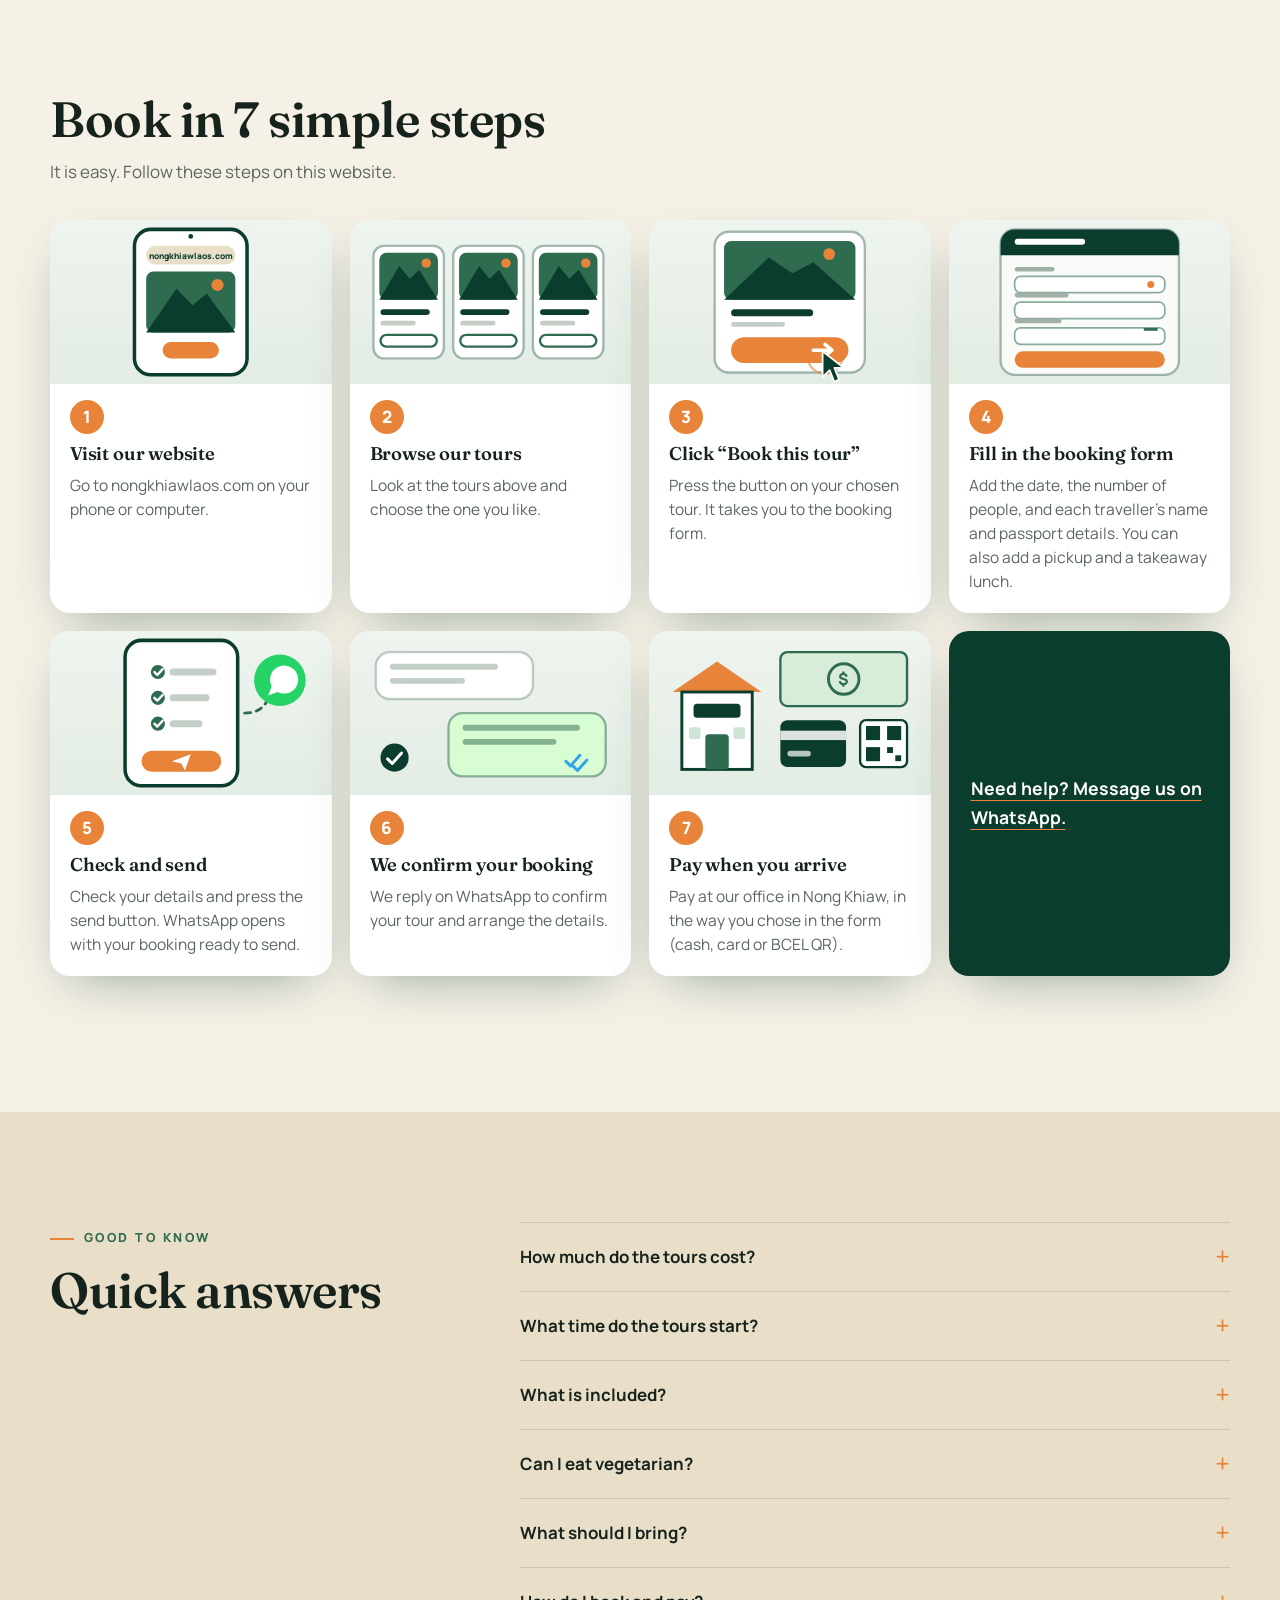
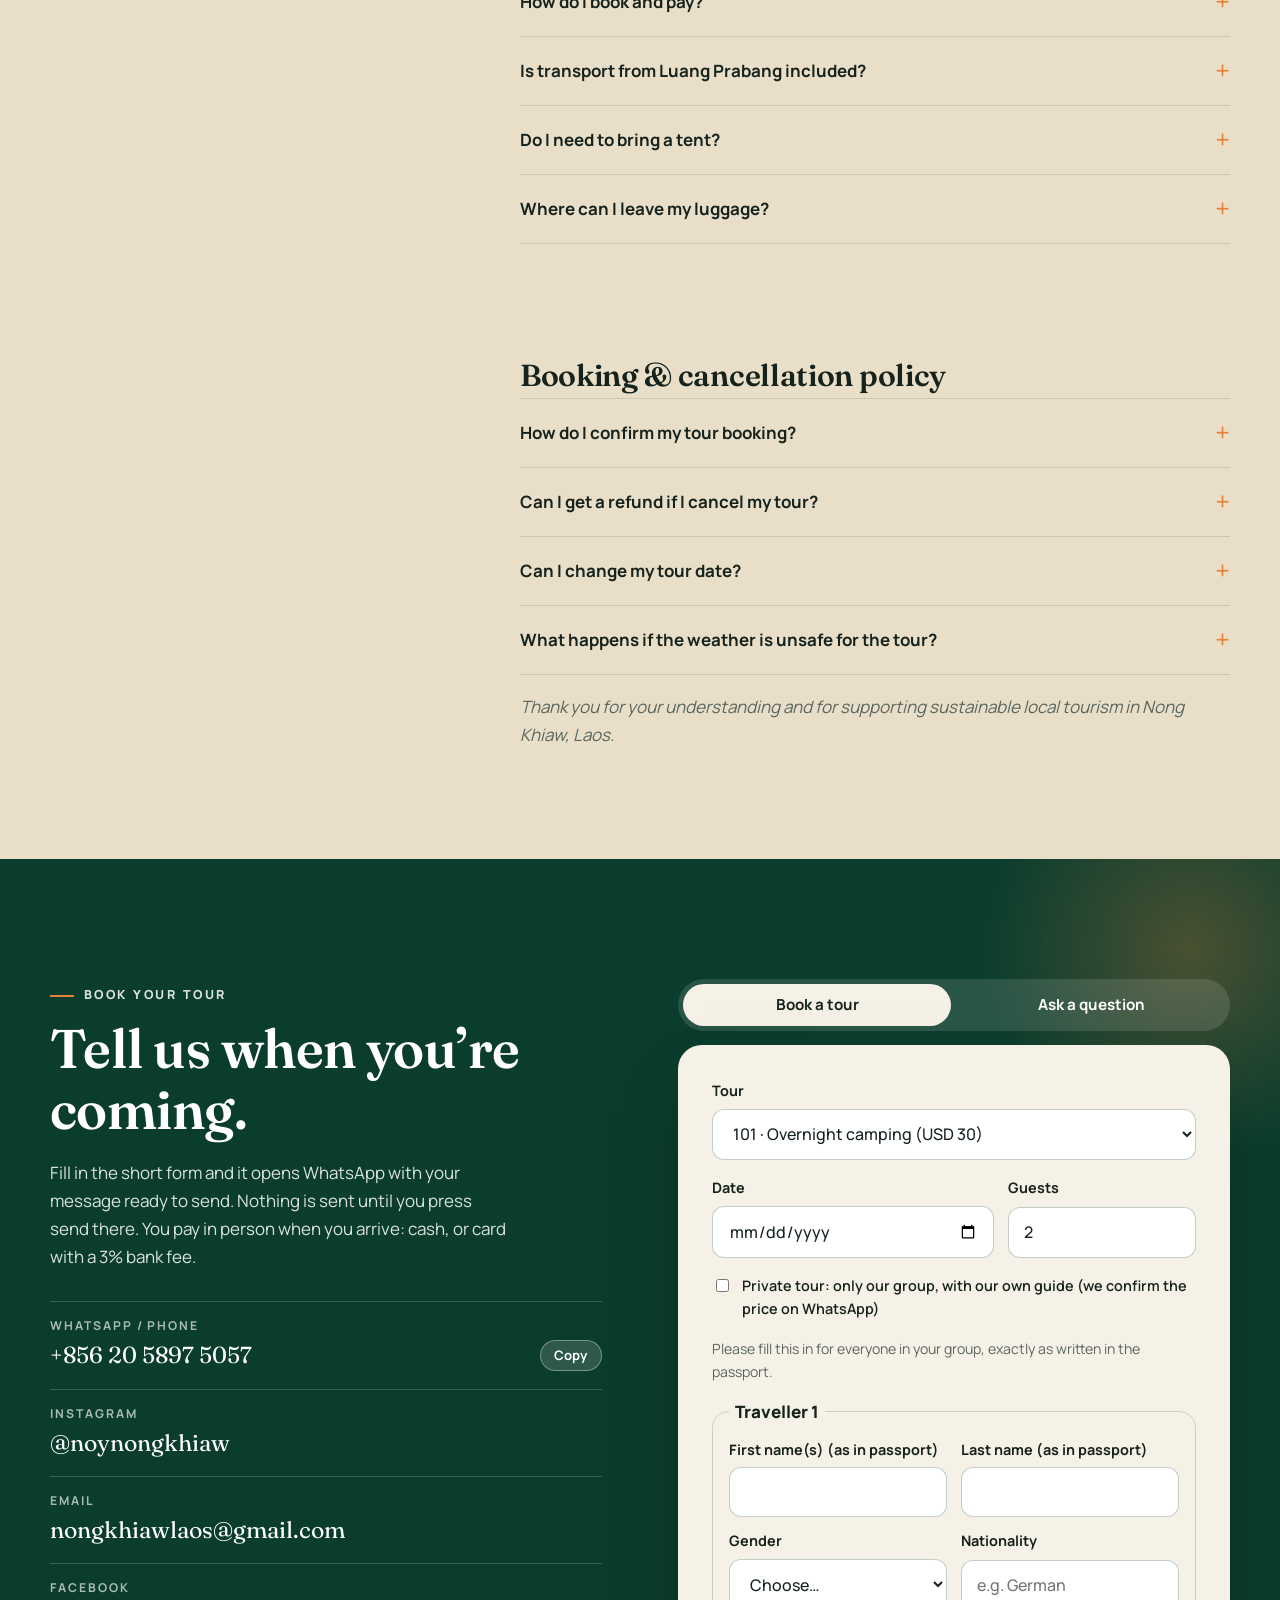
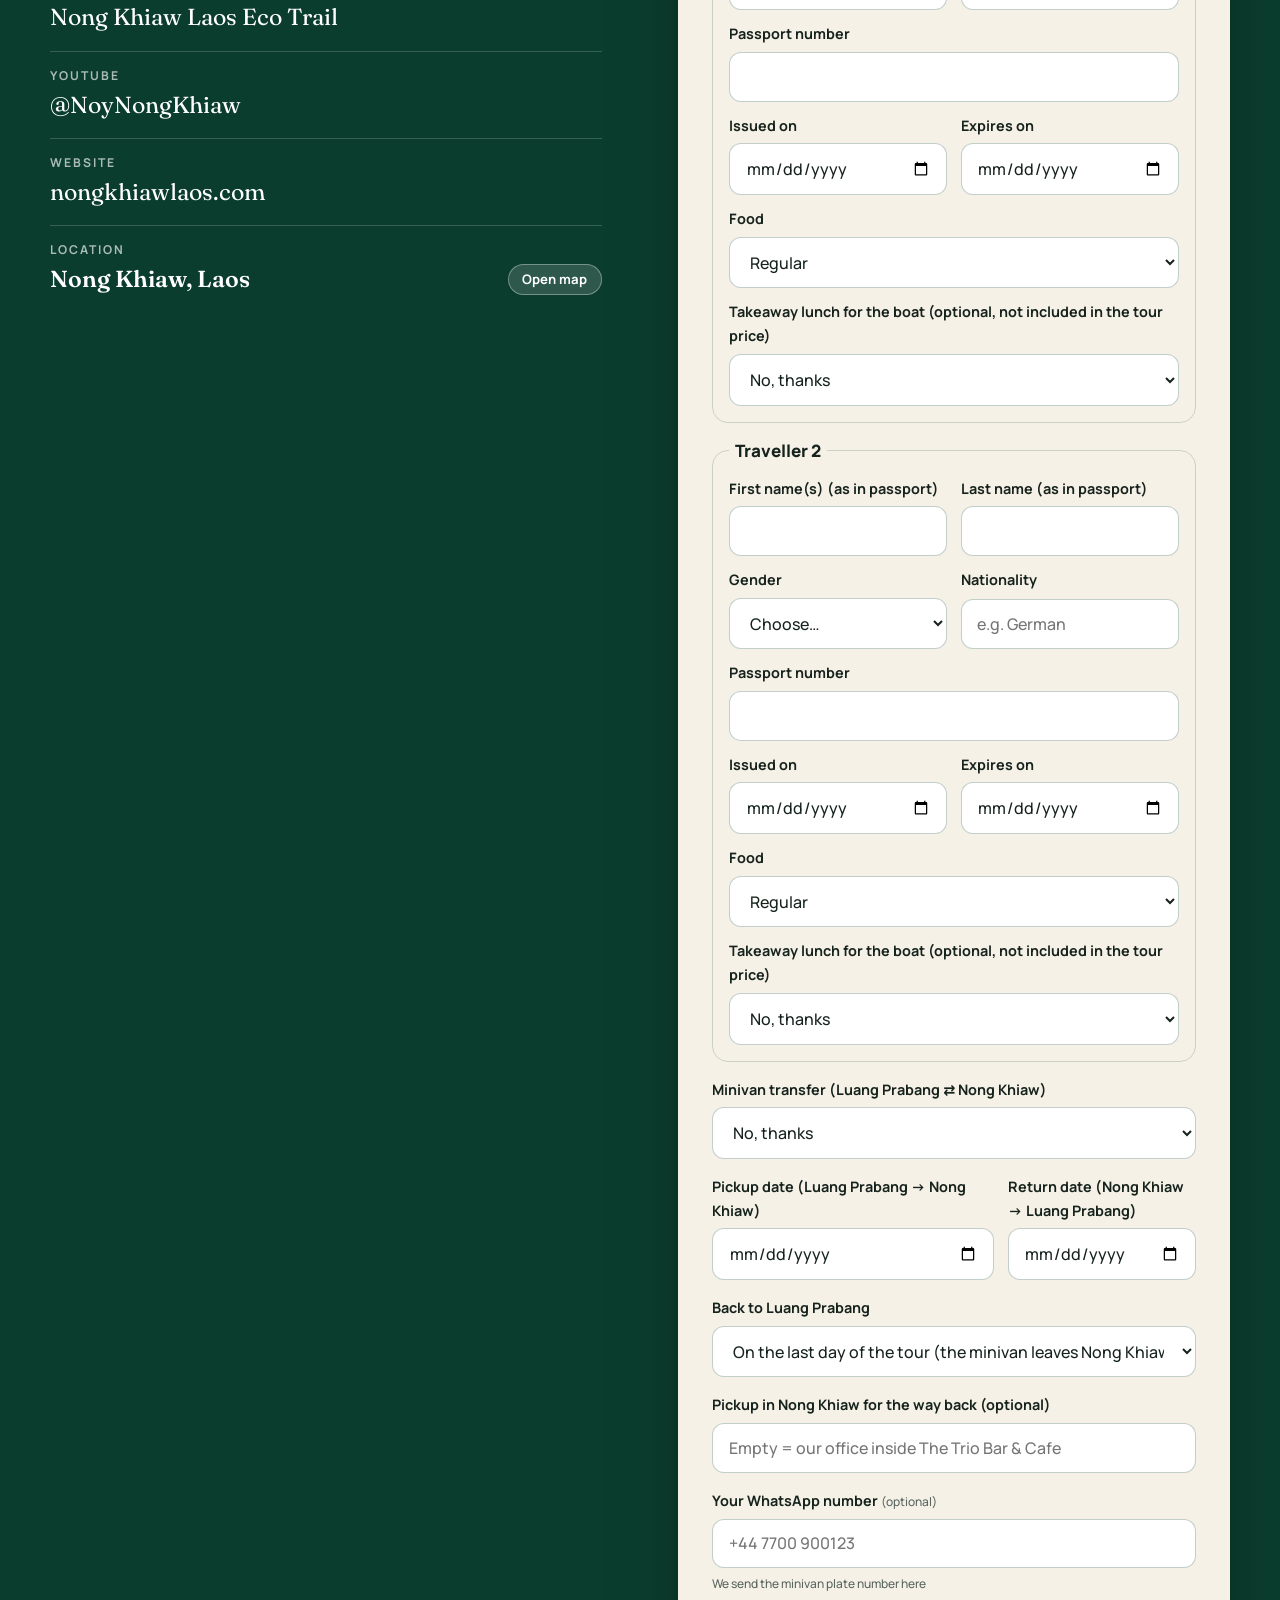
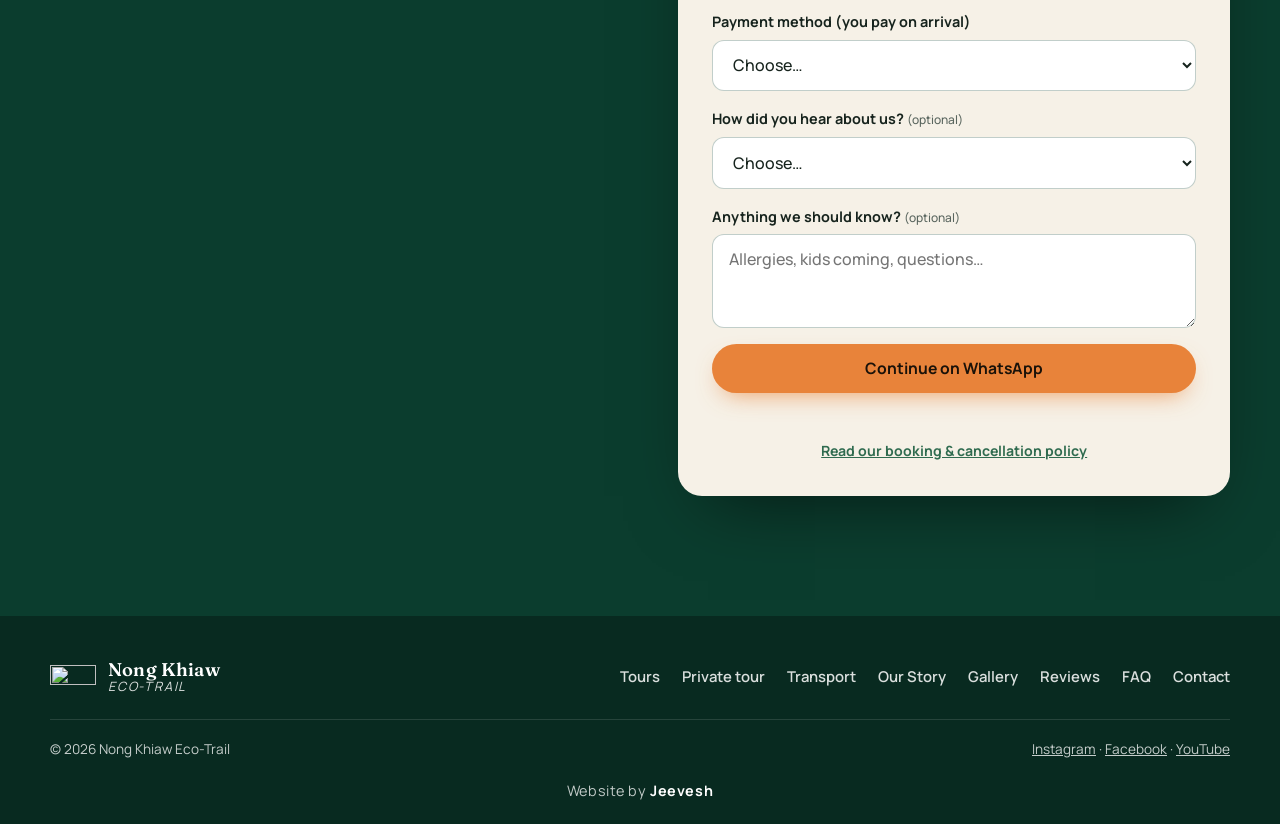
==== commit 1c46d6c0: "Bookings wait for a running rebuild or self-test instead of being lost; agreement form signed by eac" ====
--- a/index.html
+++ b/index.html
@@ -441,6 +441,9 @@
         <select id="fRet103"><option value="end" data-i18n="ret_end">On the last day of the tour</option><option value="later" data-i18n="ret_later">Another day</option></select>
       </label>
       <label class="check" id="trainRow" hidden><input type="checkbox" id="fTrain"><span data-i18n="lbl_train">Drop me at Luang Prabang train station on the way back (+{kipTrain} kip per person)</span></label>
+      <label id="nkRow" hidden><span data-i18n="lbl_nkpick">Pickup in Nong Khiaw for the way back (optional)</span>
+        <input type="text" id="fNkPick" name="nk_pickup" maxlength="120" data-i18n-ph="ph_nkpick" placeholder="Empty = our office inside The Trio Bar &amp; Cafe">
+      </label>
       <div class="pickup" id="hotelRow" hidden>
         <label><span id="hotelLbl" data-i18n="lbl_hotel">Accommodation in Luang Prabang</span>
           <input type="text" id="fHotel" name="hotel" data-i18n-ph="ph_hotel" placeholder="Name of your hotel or hostel">
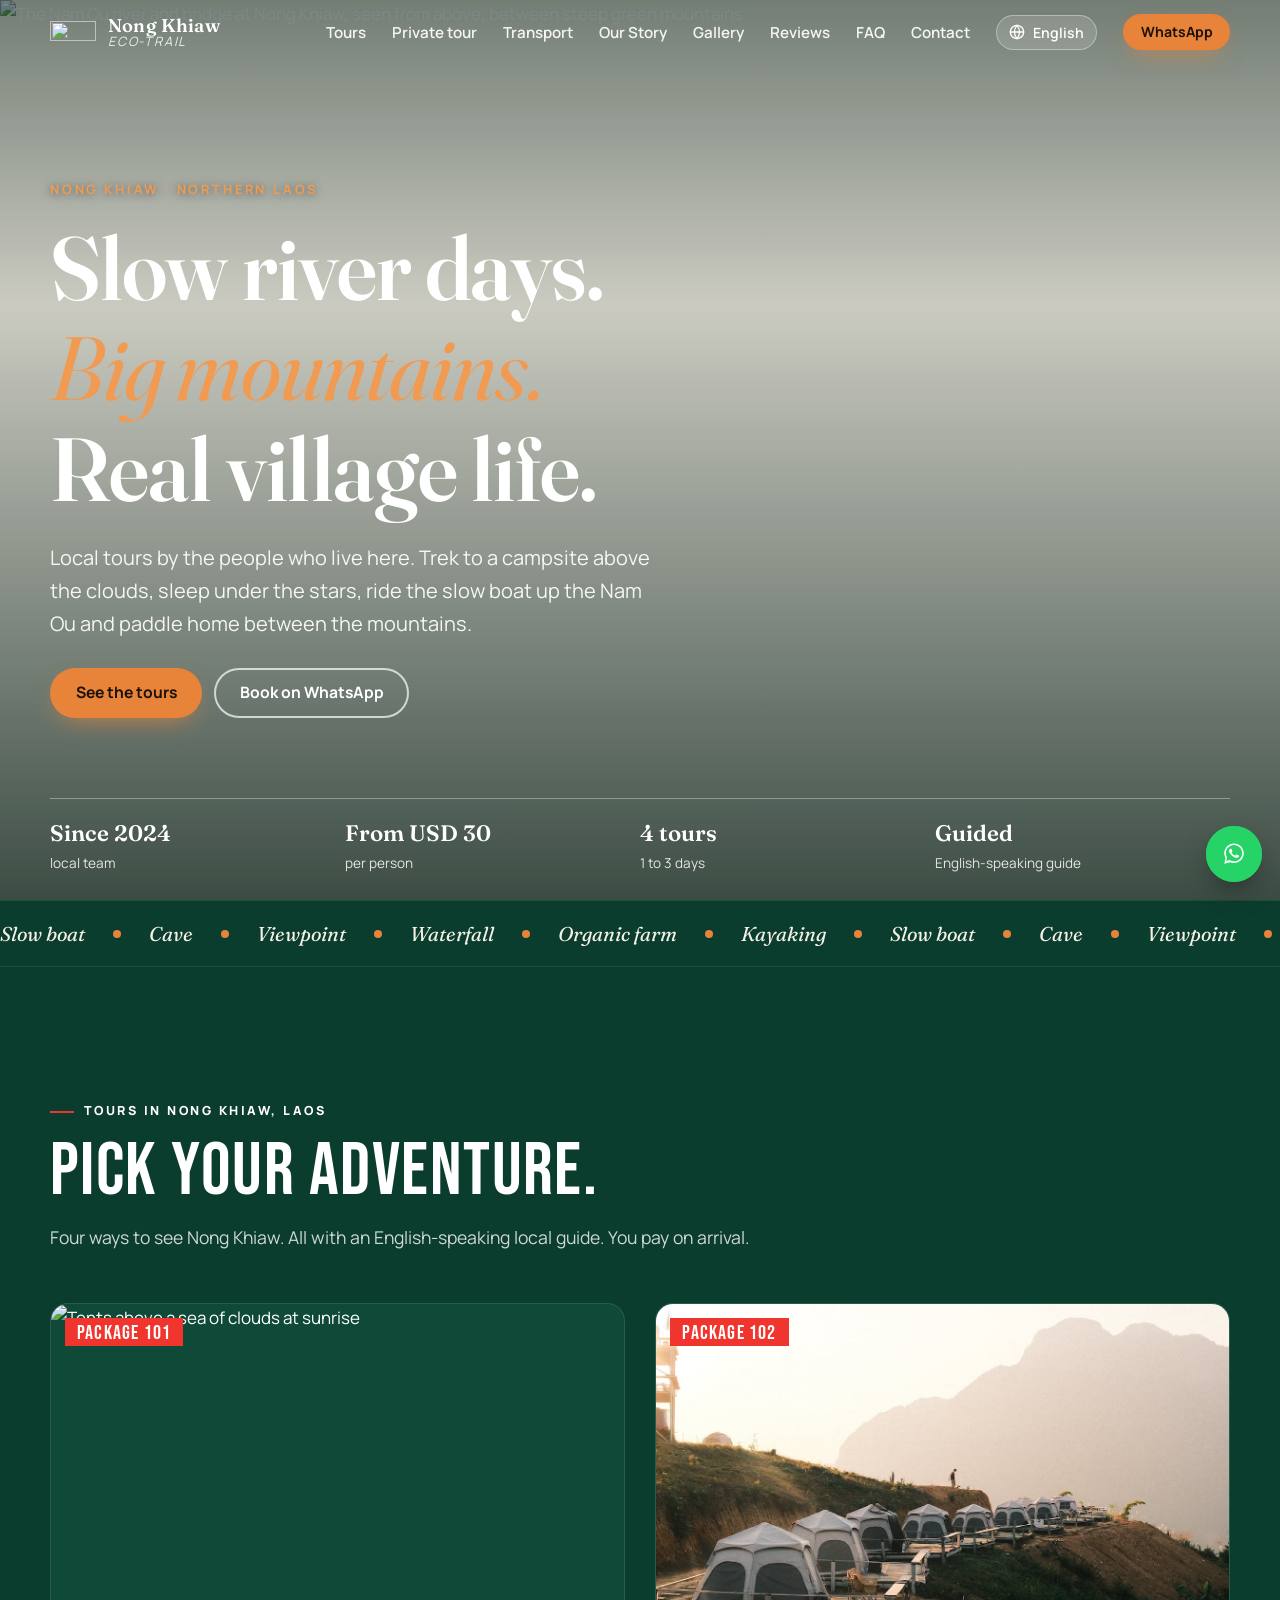
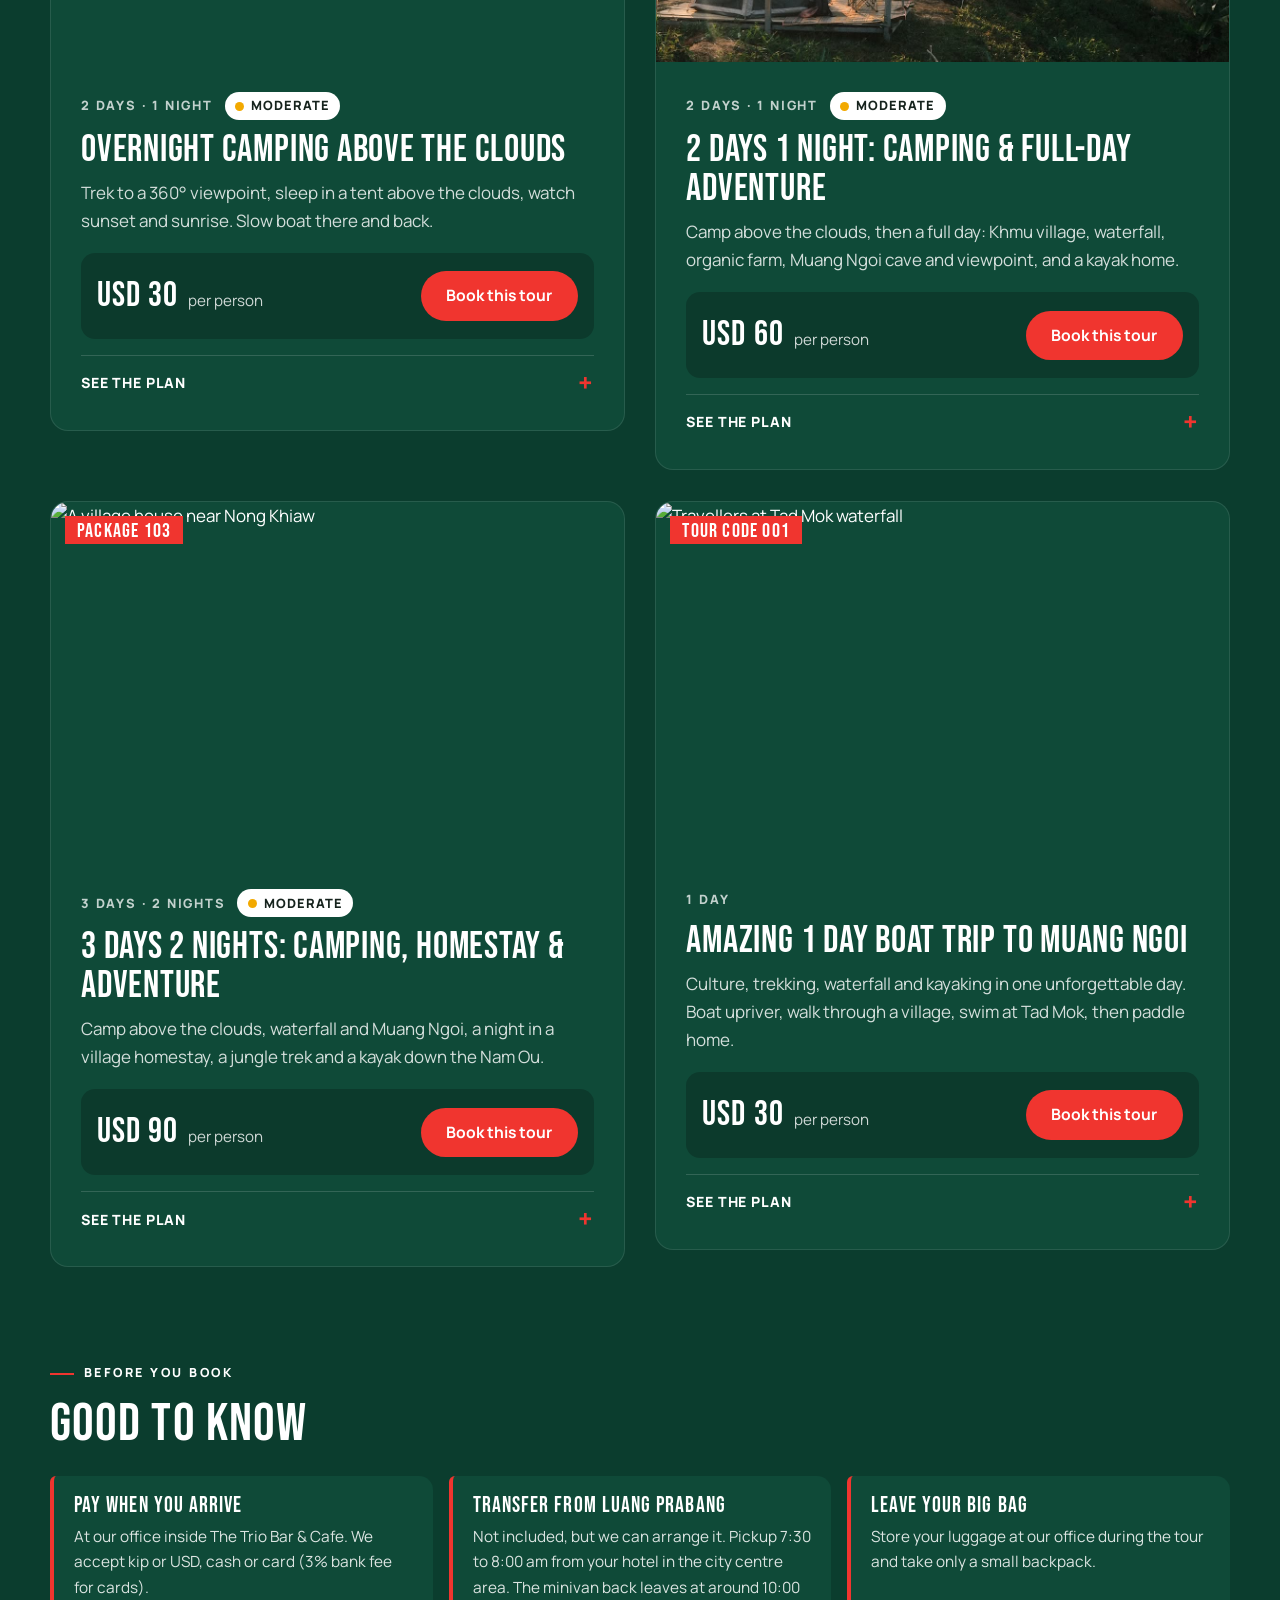
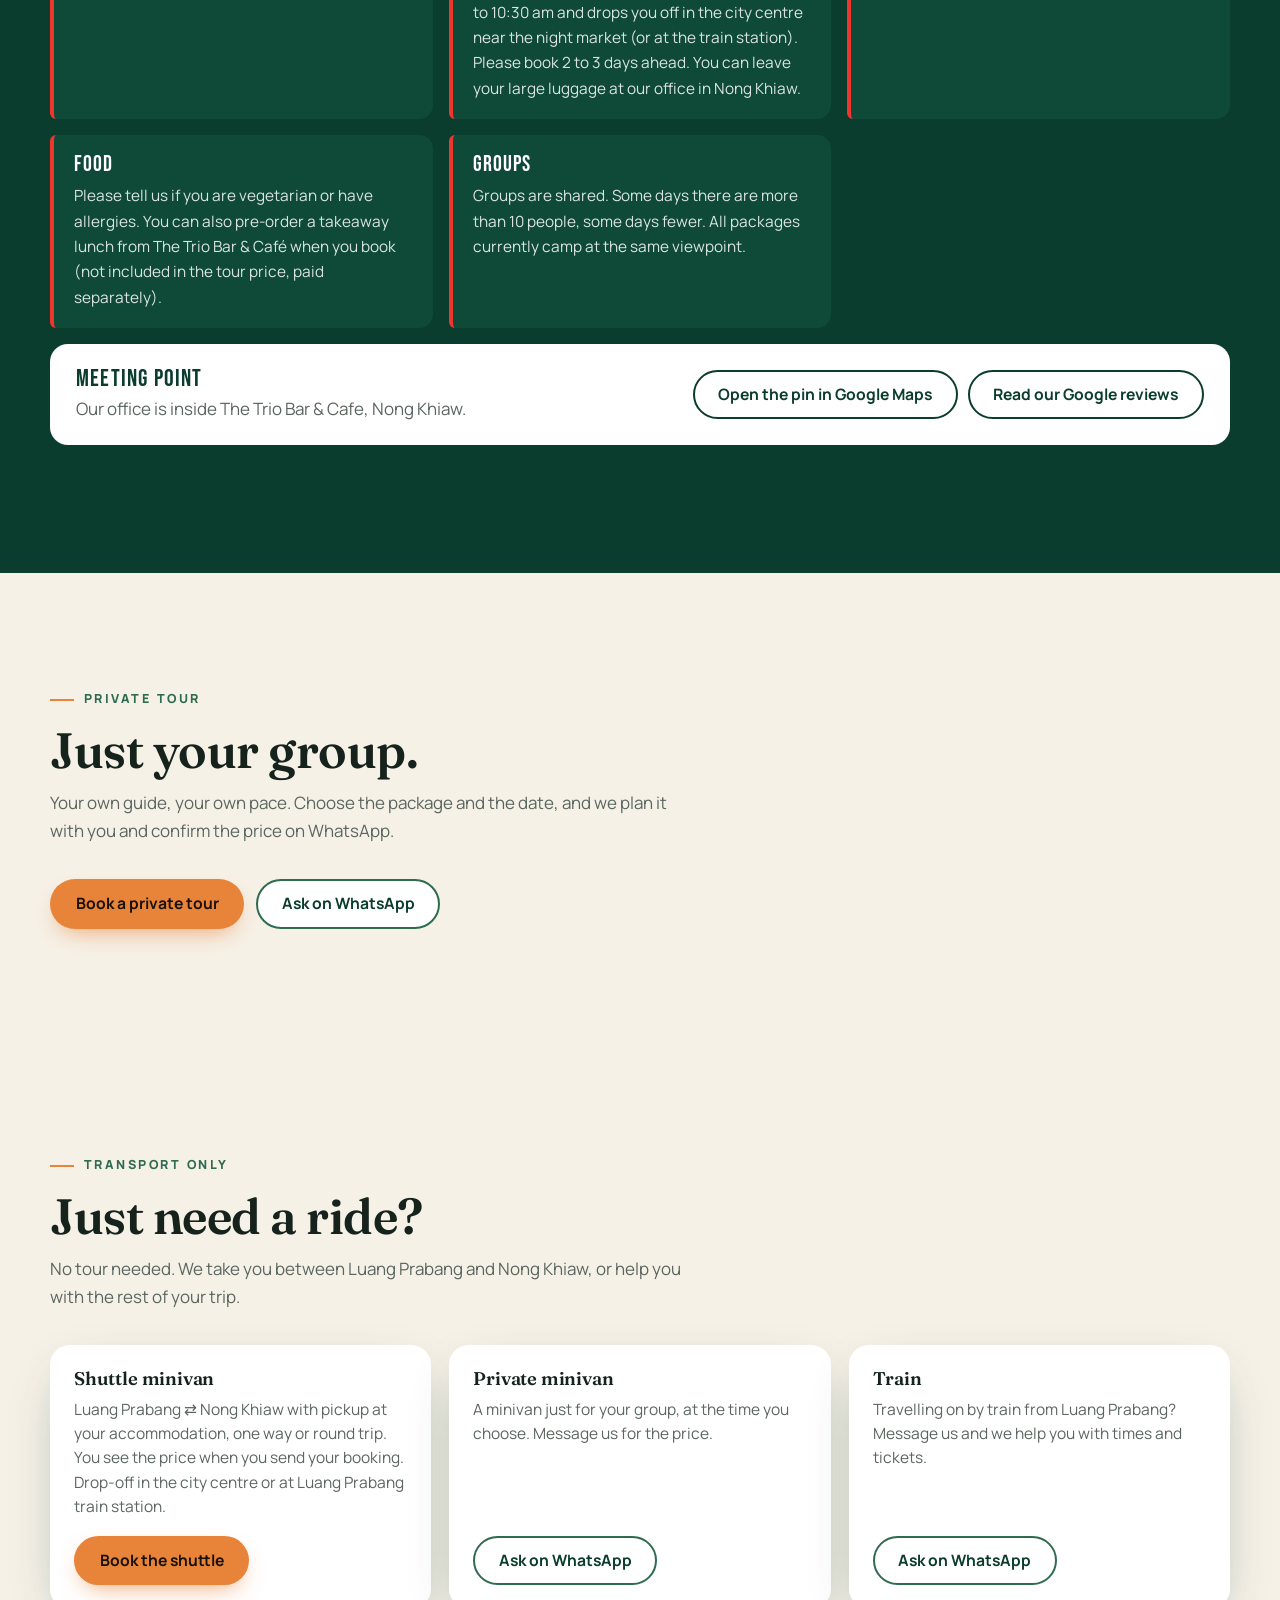
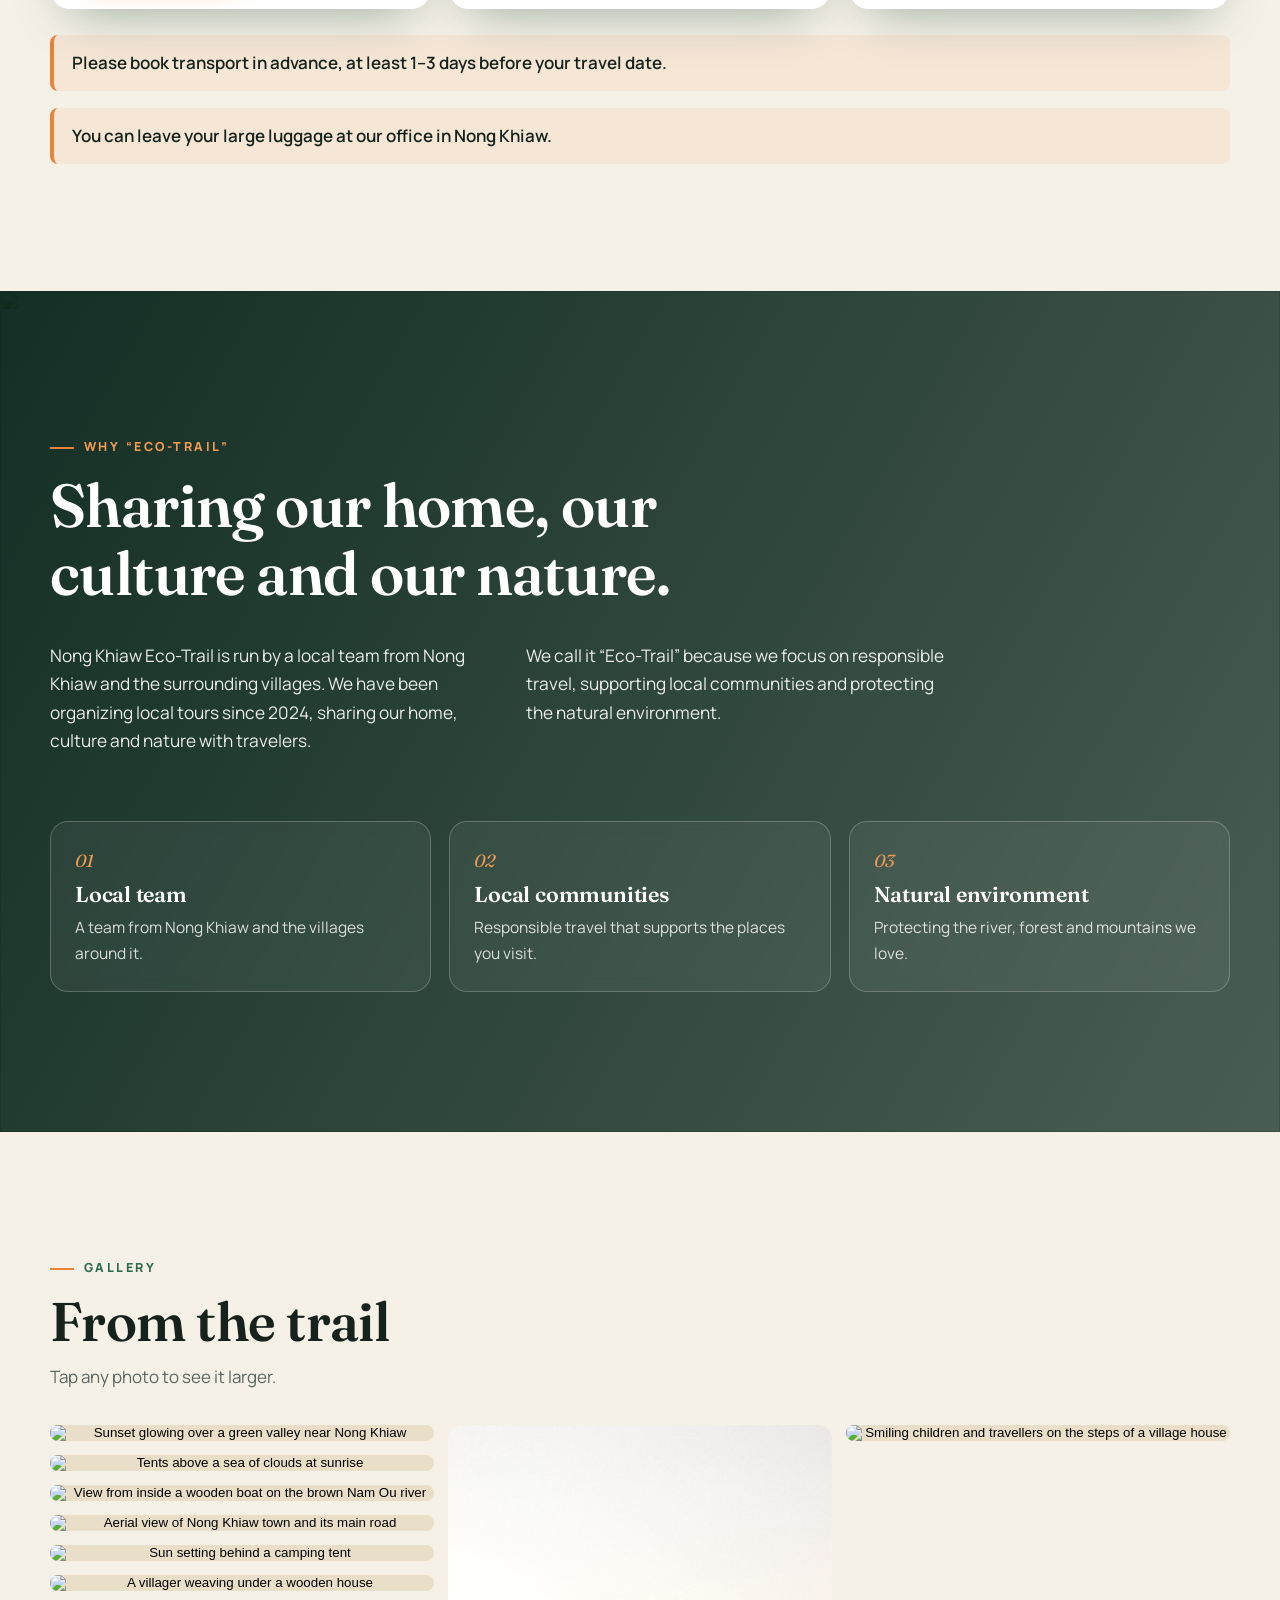
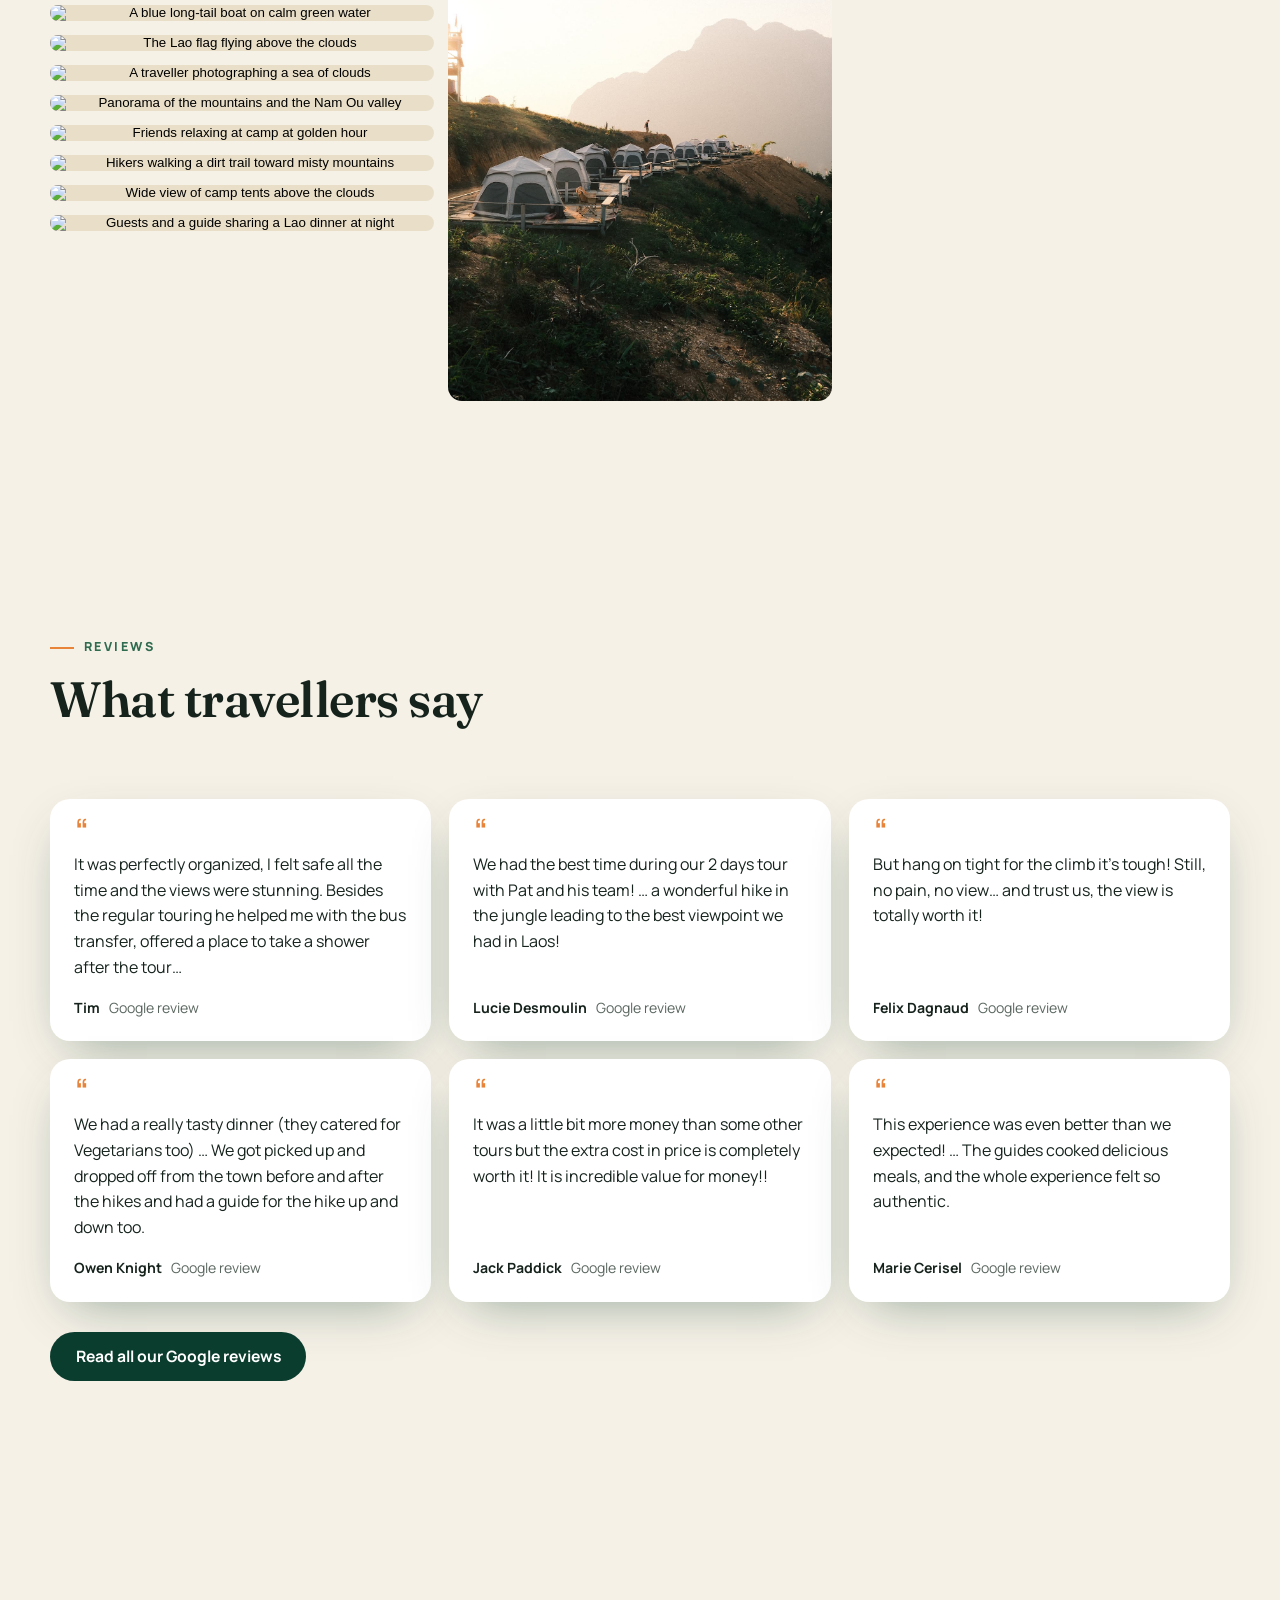
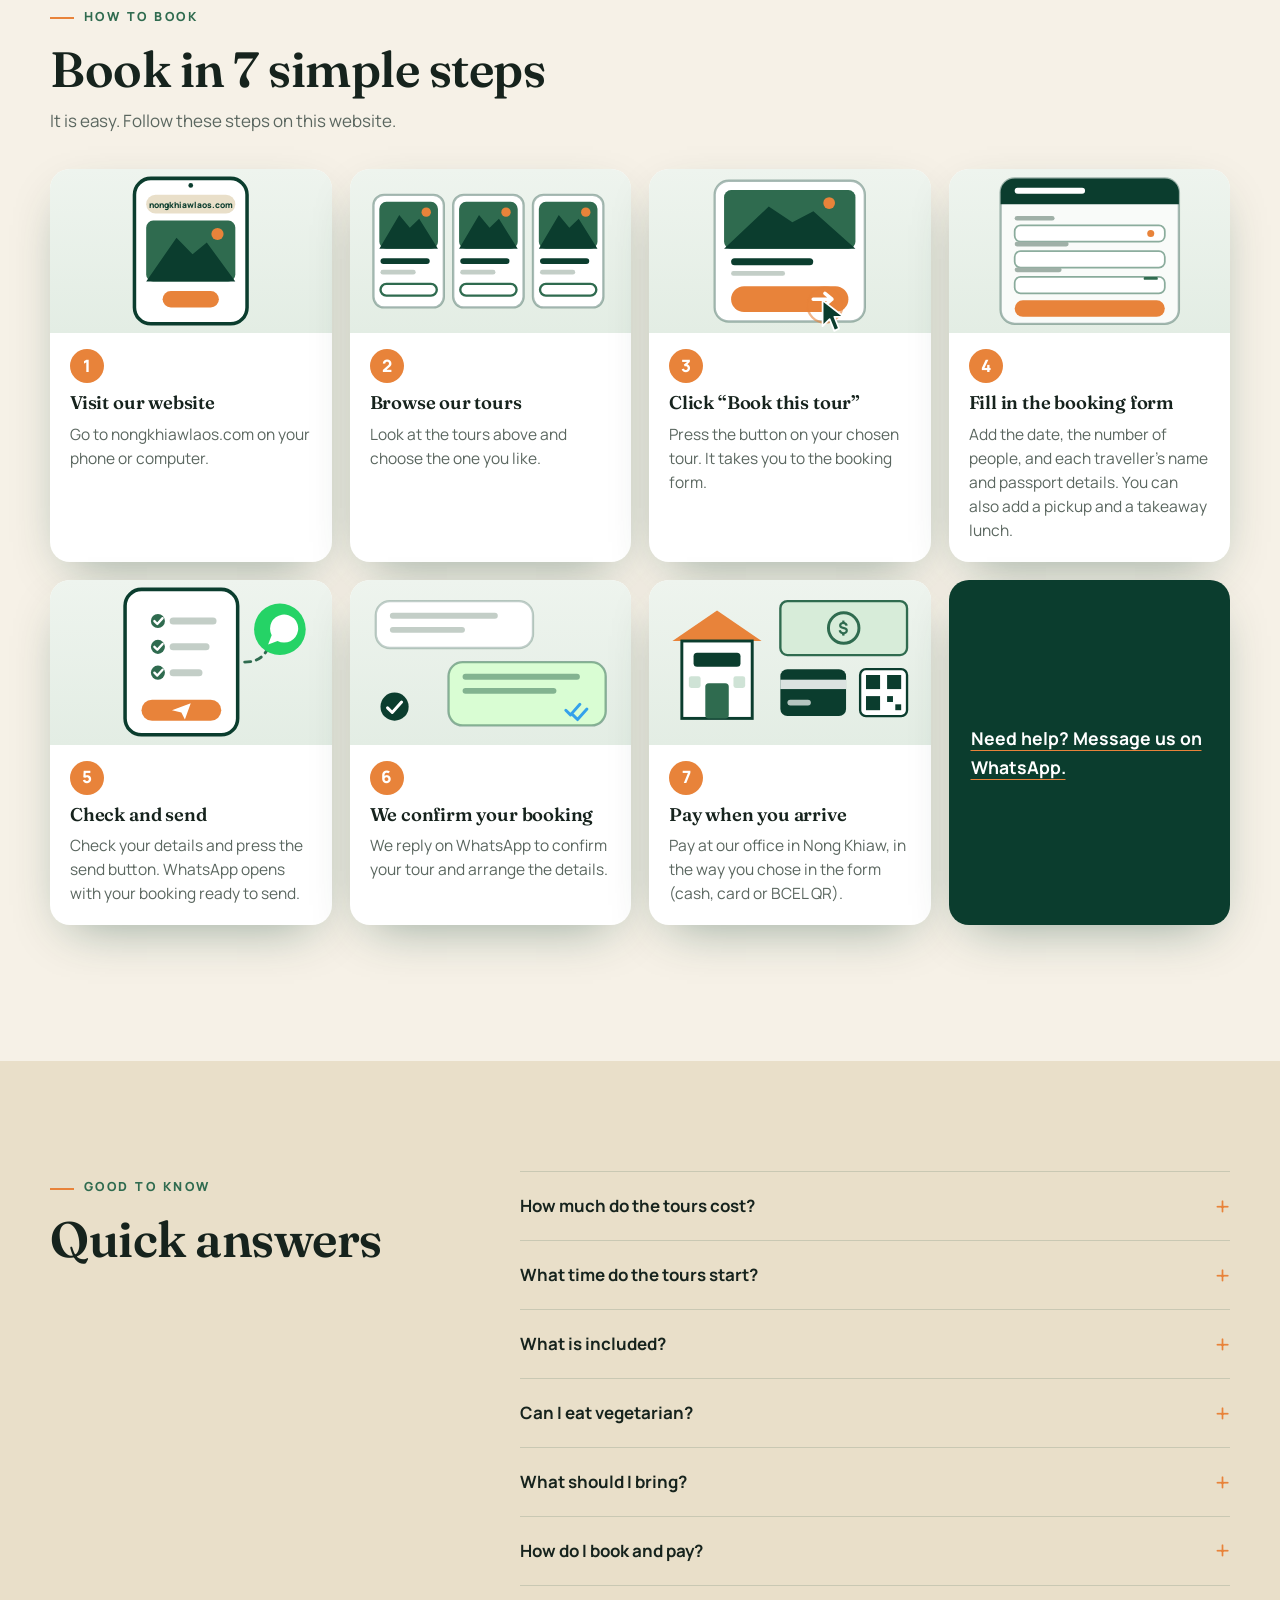
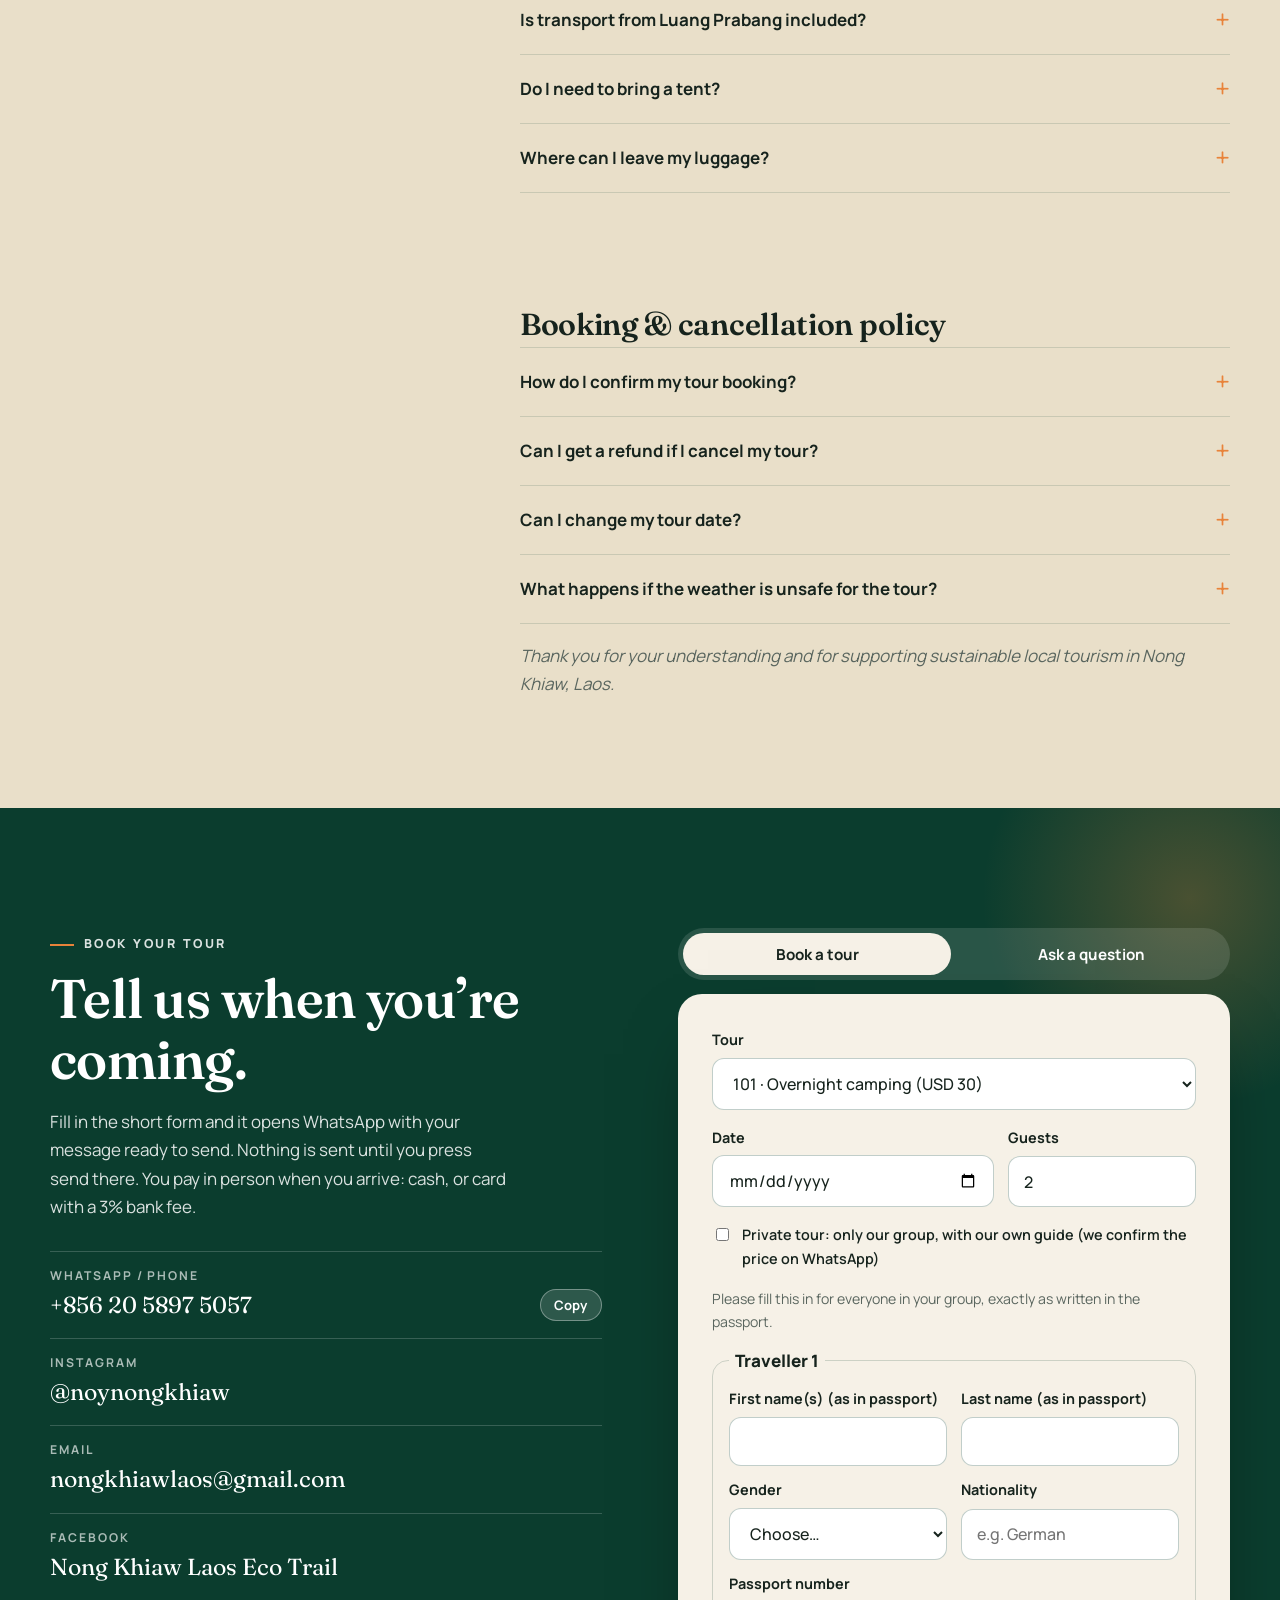
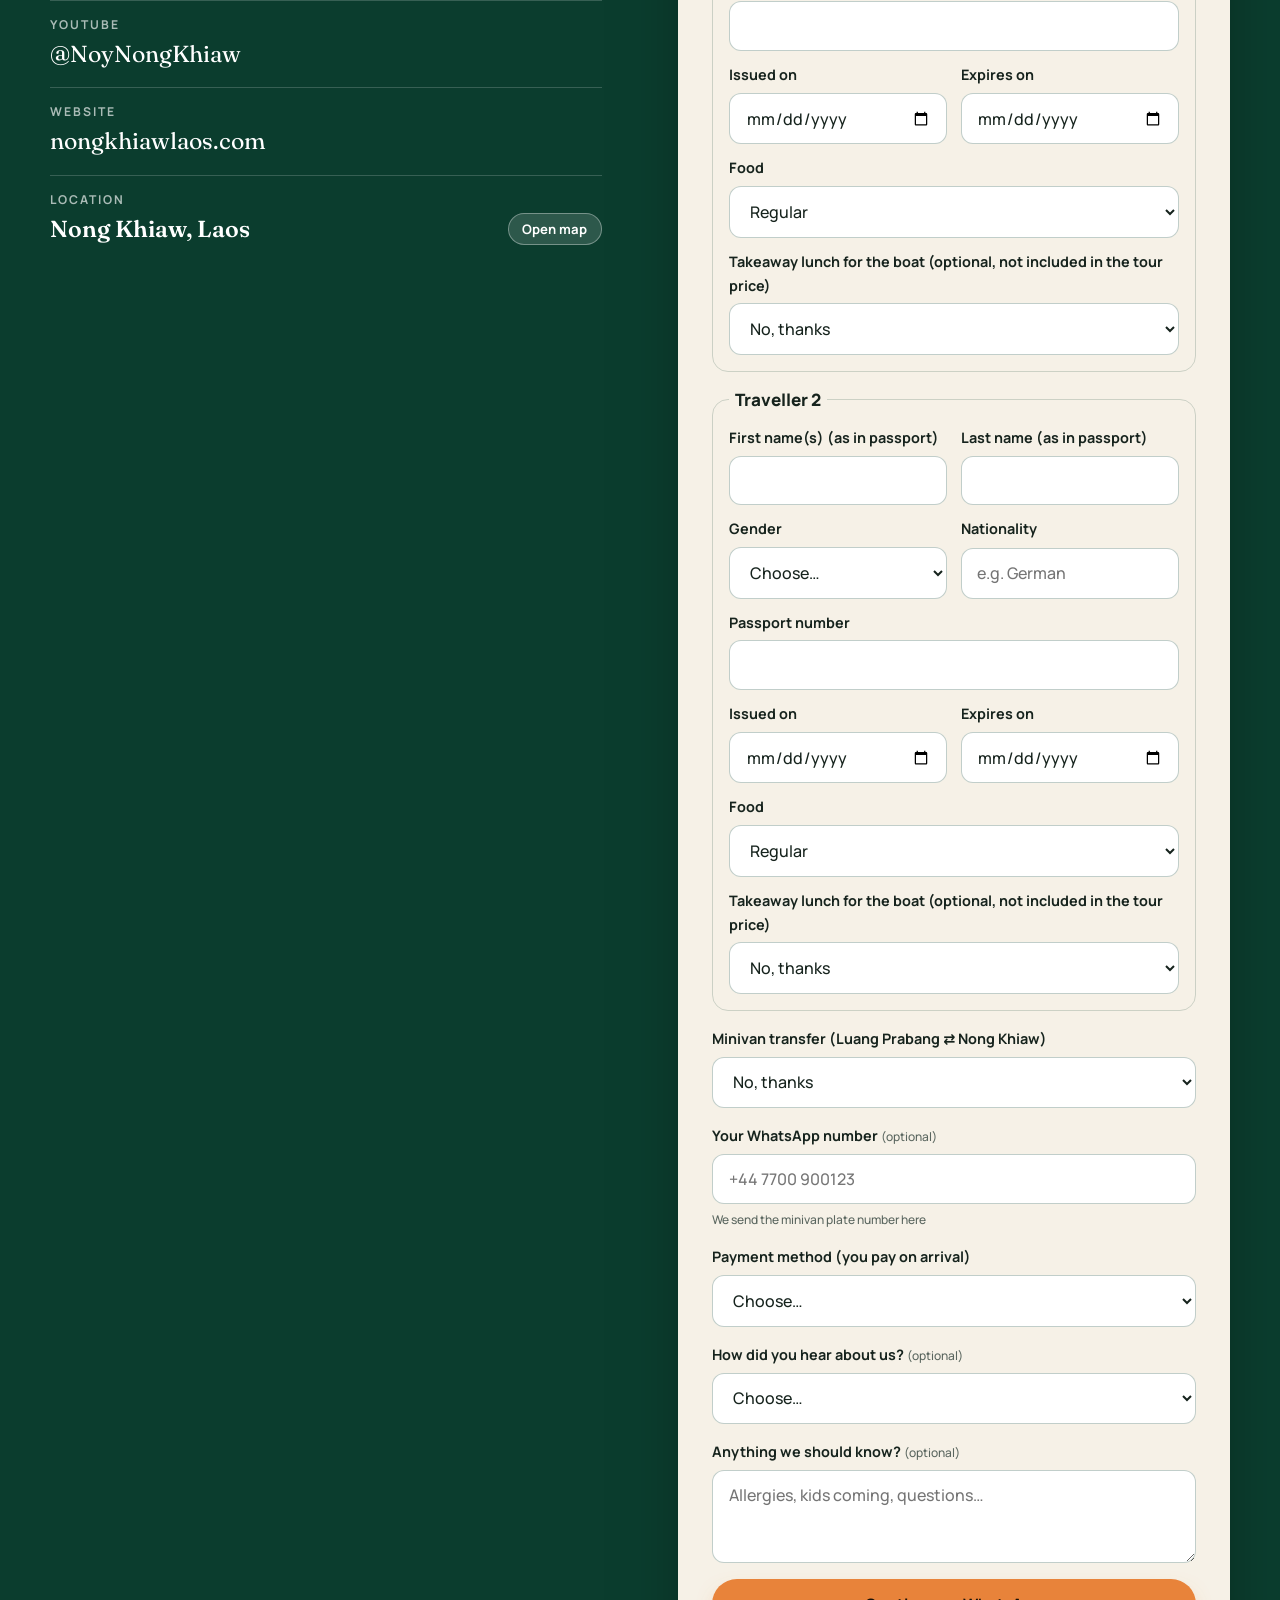
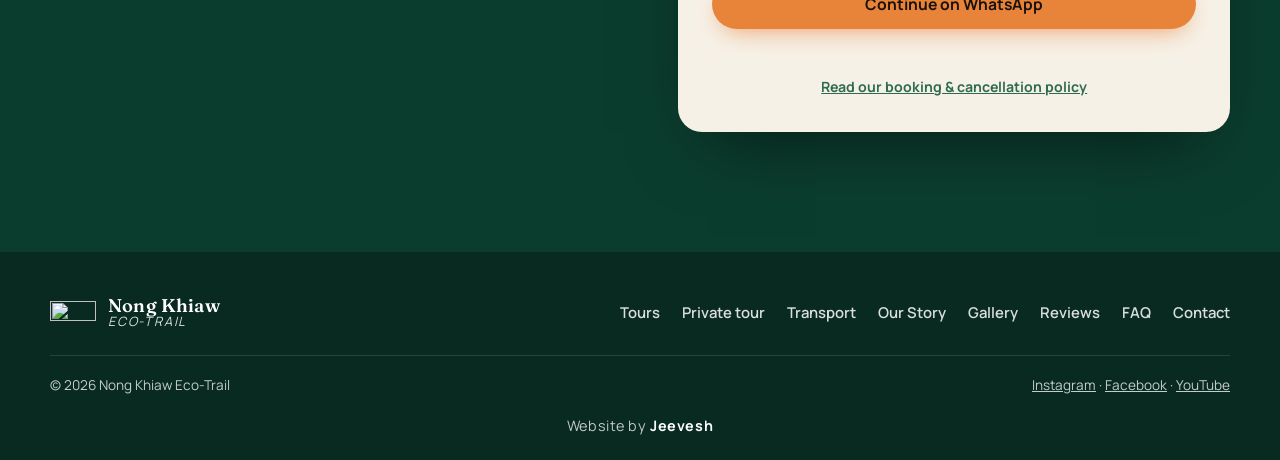
==== commit 293e5ced: "Lunch order page for guests who forgot the takeaway lunch (link on the receipt); each person's amoun" ====
--- a/index.html
+++ b/index.html
@@ -249,7 +249,7 @@
         <a class="btn btn-line" href="https://wa.me/8562058975057?text=Hello!%20I%20would%20like%20help%20with%20the%20train." target="_blank" rel="noopener" data-i18n="trn_ask">Ask on WhatsApp</a></div></li>
     </ul>
     <p class="trn-note reveal" data-i18n="trn_note">Please book transport in advance, at least 1–3 days before your travel date.</p>
-    <p class="trn-note reveal" data-i18n="trn_luggage">Our minivan team has an office in Luang Prabang: you can leave your large luggage there and bring only a small bag that is easy to carry.</p>
+    <p class="trn-note reveal" data-i18n="trn_luggage">You can leave your large luggage at our office in Nong Khiaw.</p>
   </div>
 </section>
 
--- a/css/style.css
+++ b/css/style.css
@@ -411,3 +411,5 @@
 
 .prv-actions{display:flex;flex-wrap:wrap;gap:12px;margin-top:6px}
 .trn-note+.trn-note{margin-top:12px}
+/* the hidden attribute always wins over a display rule (form rows are labels with display:grid/flex) */
+[hidden]{display:none !important}
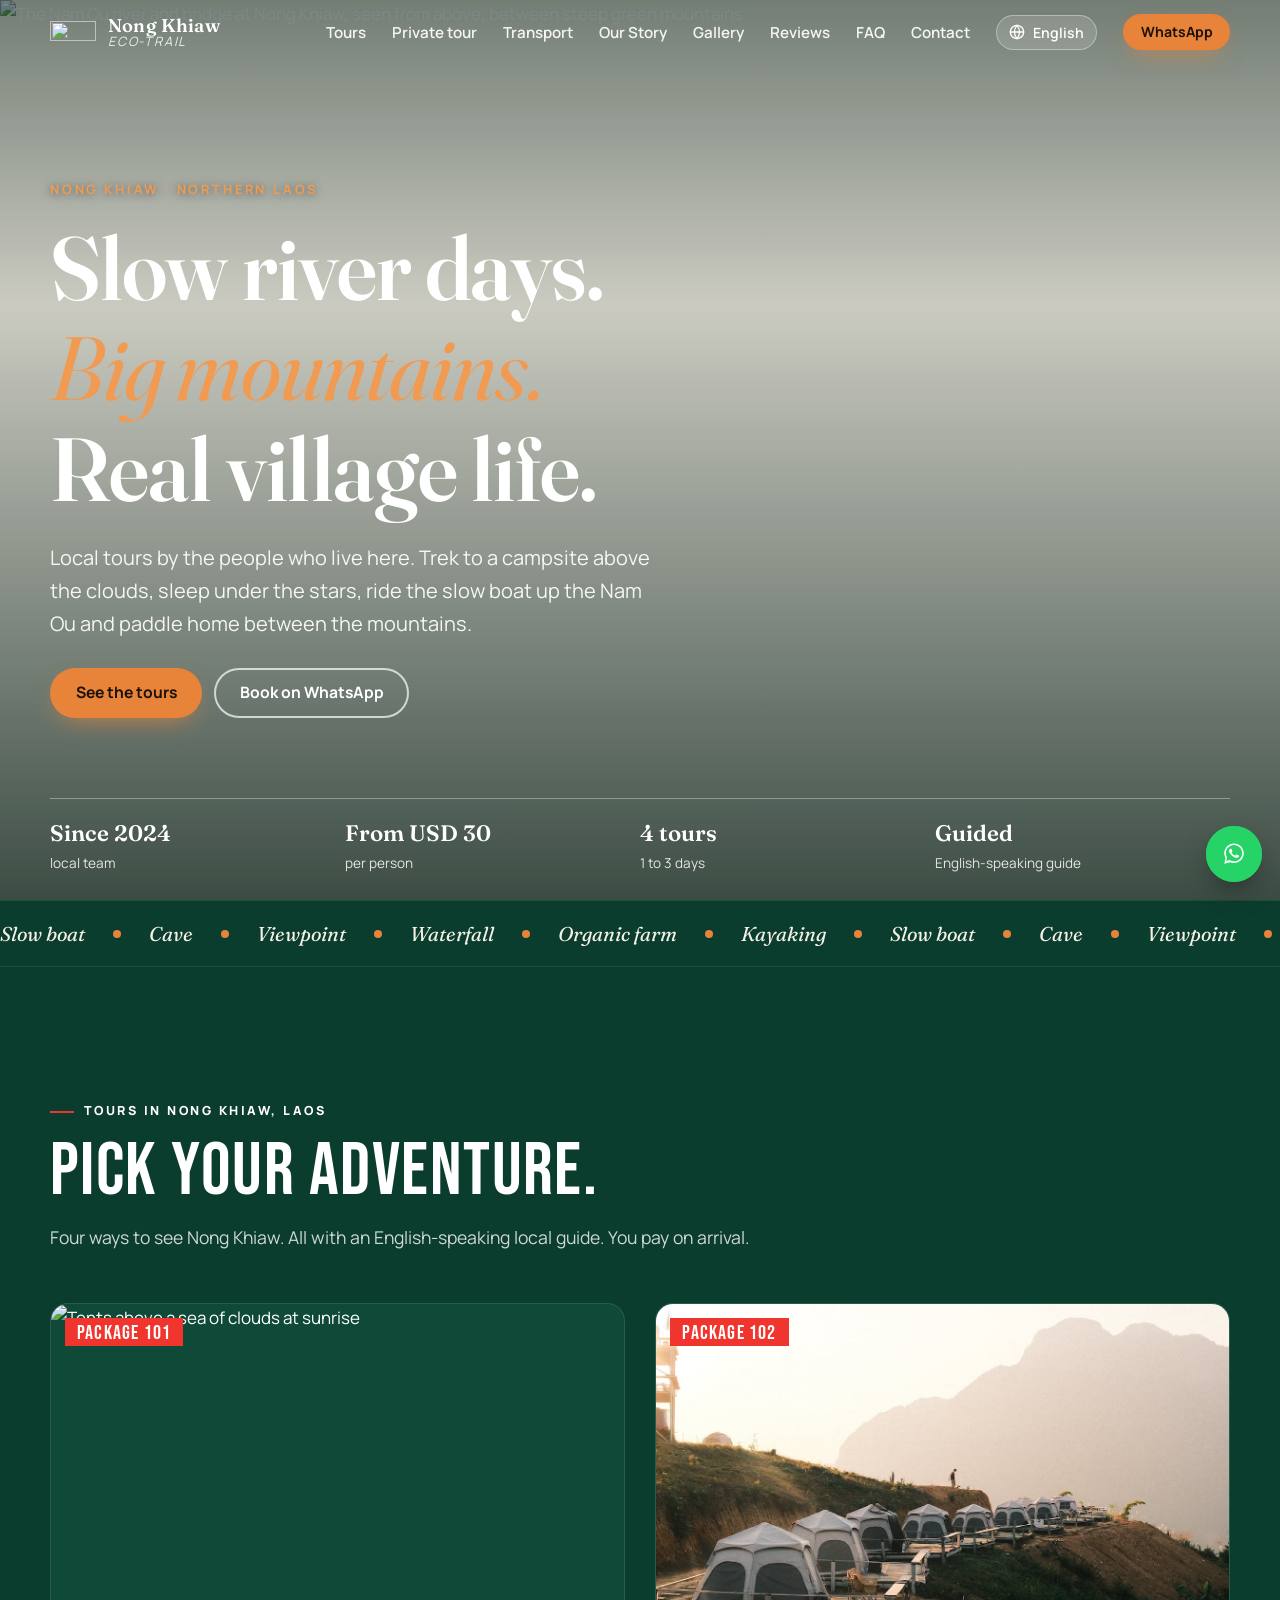
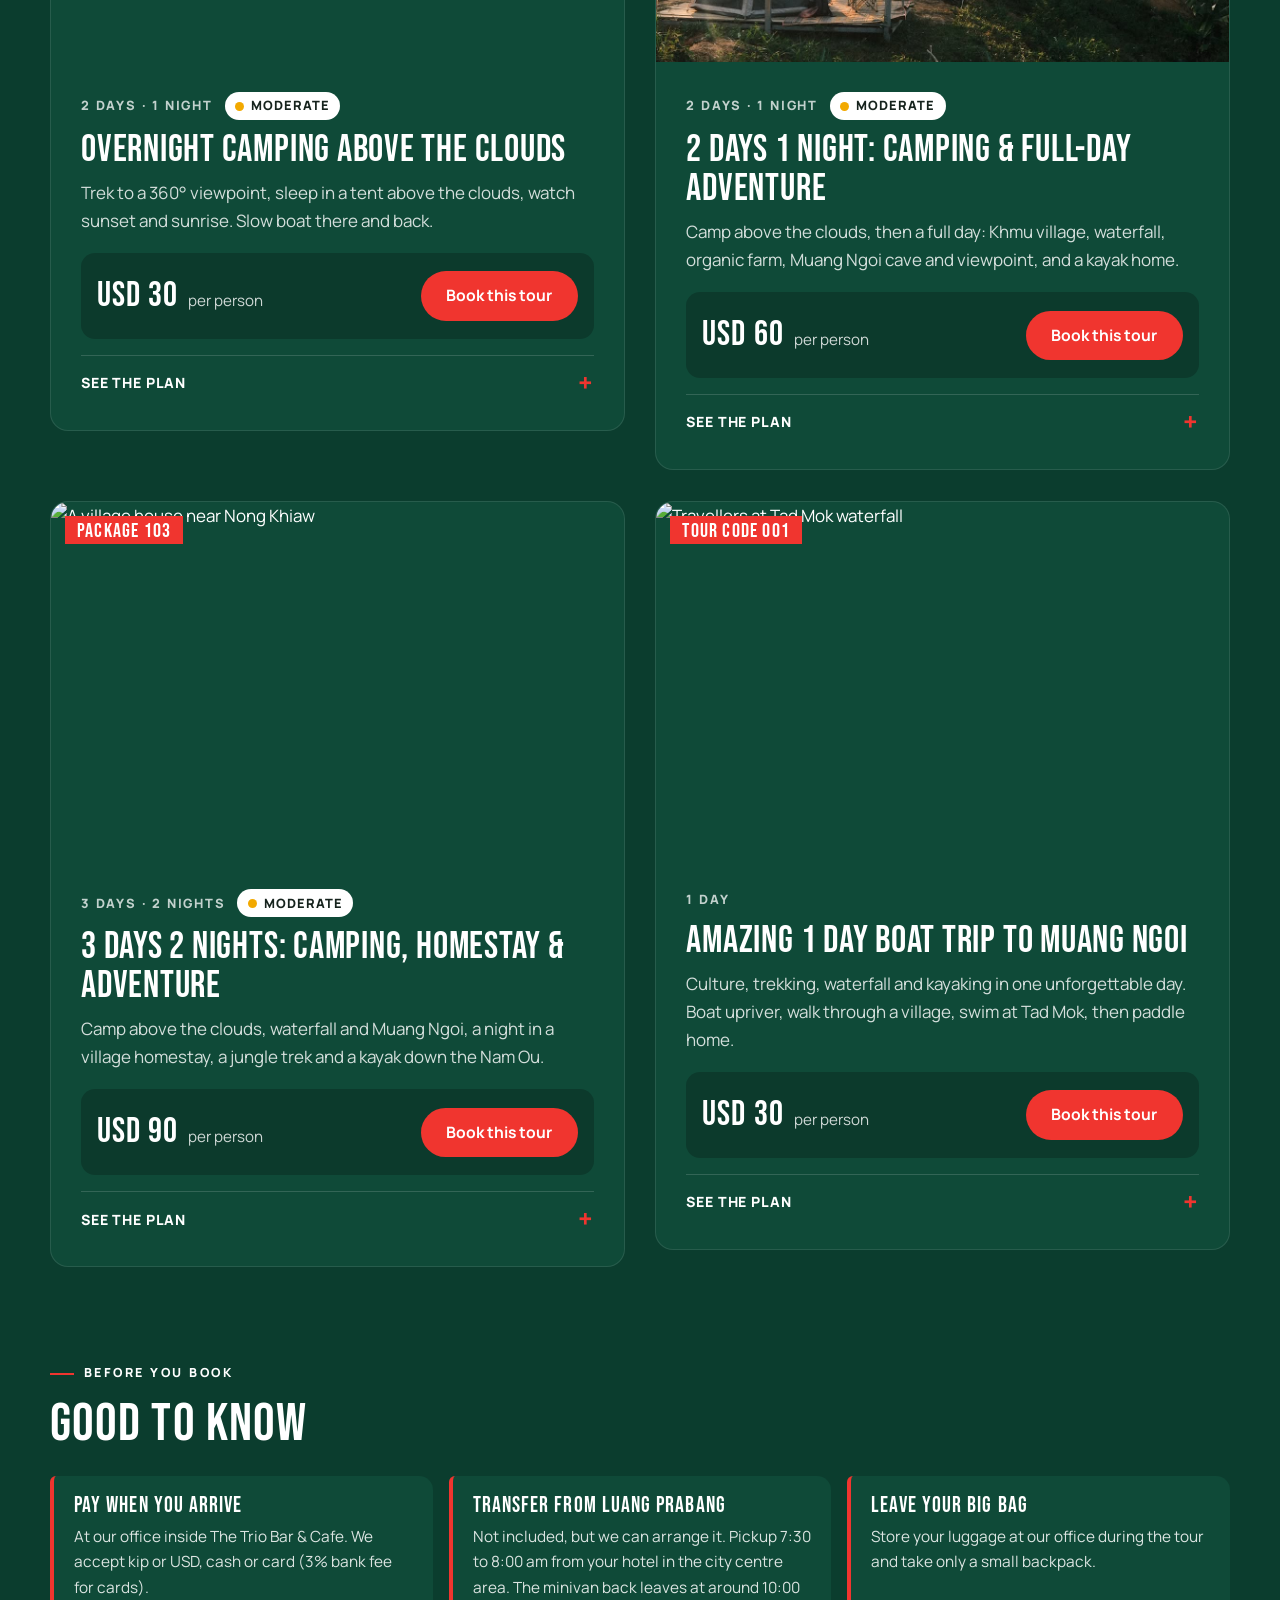
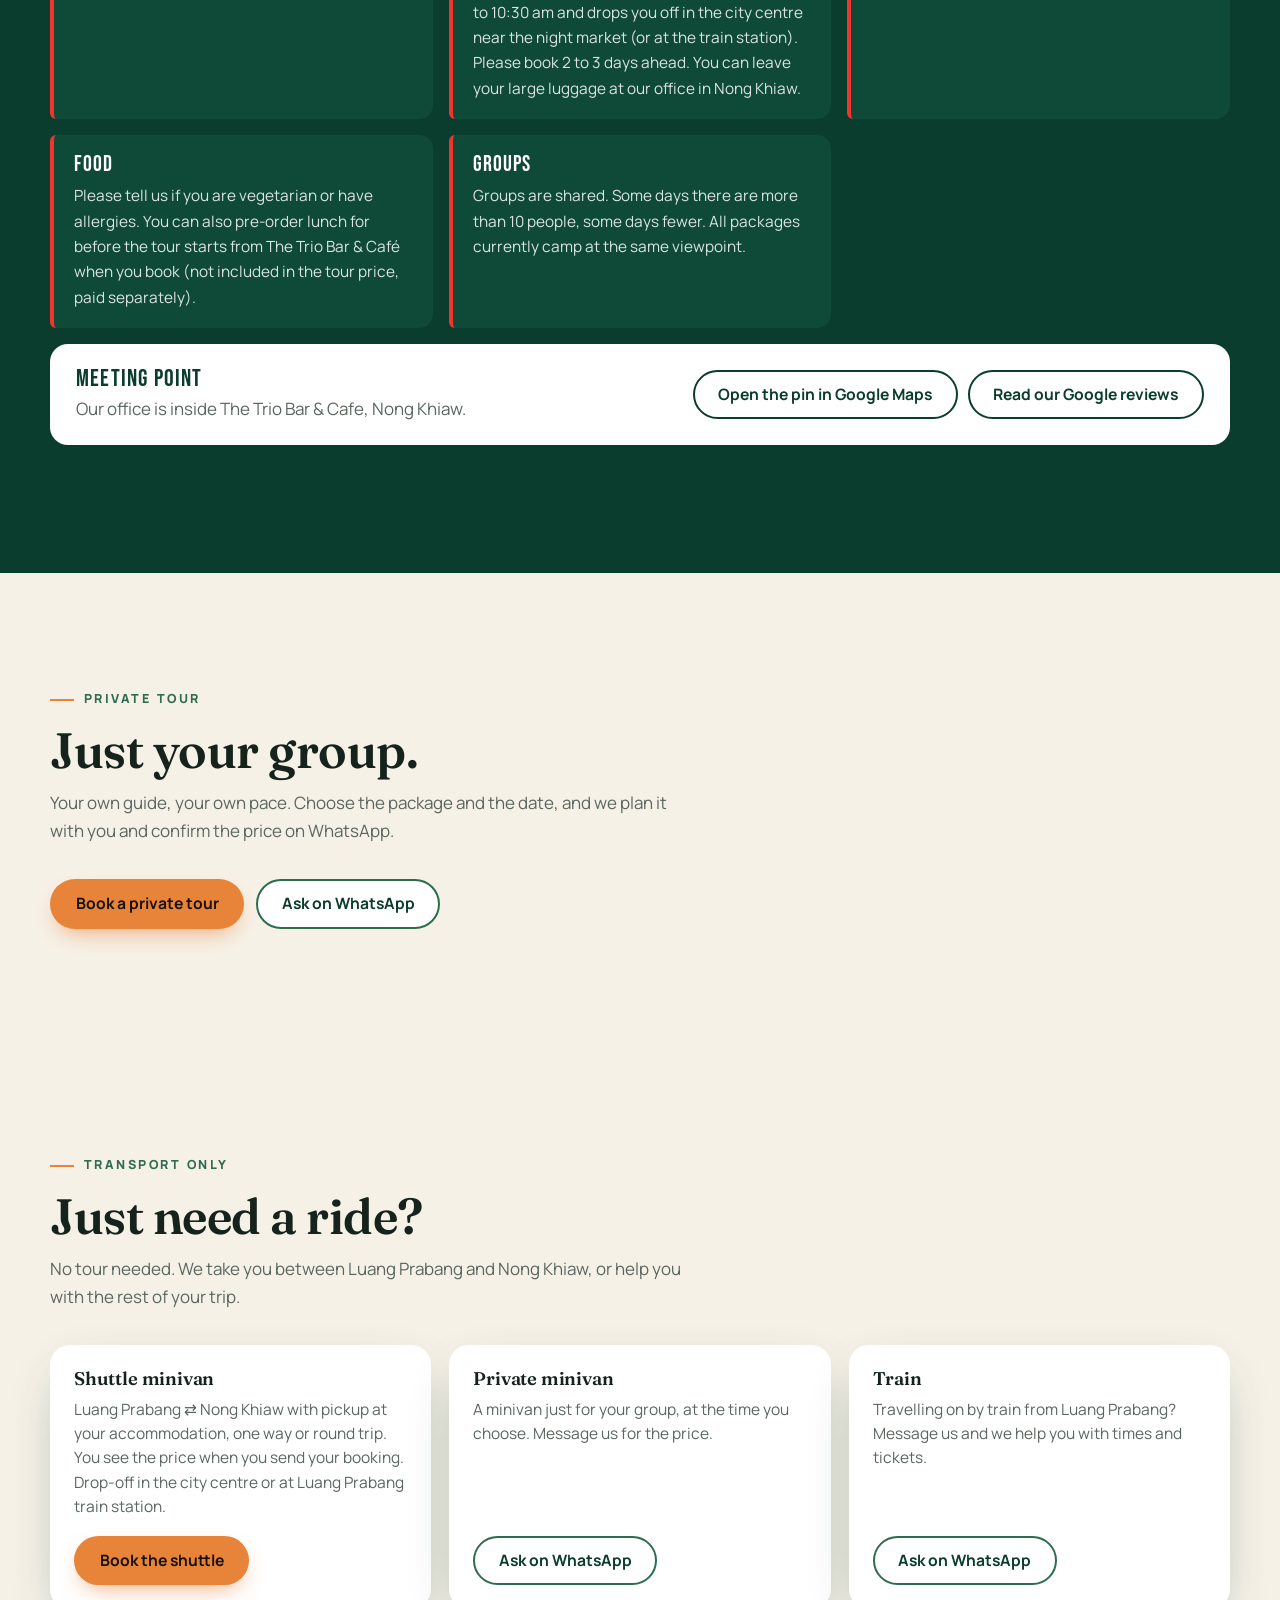
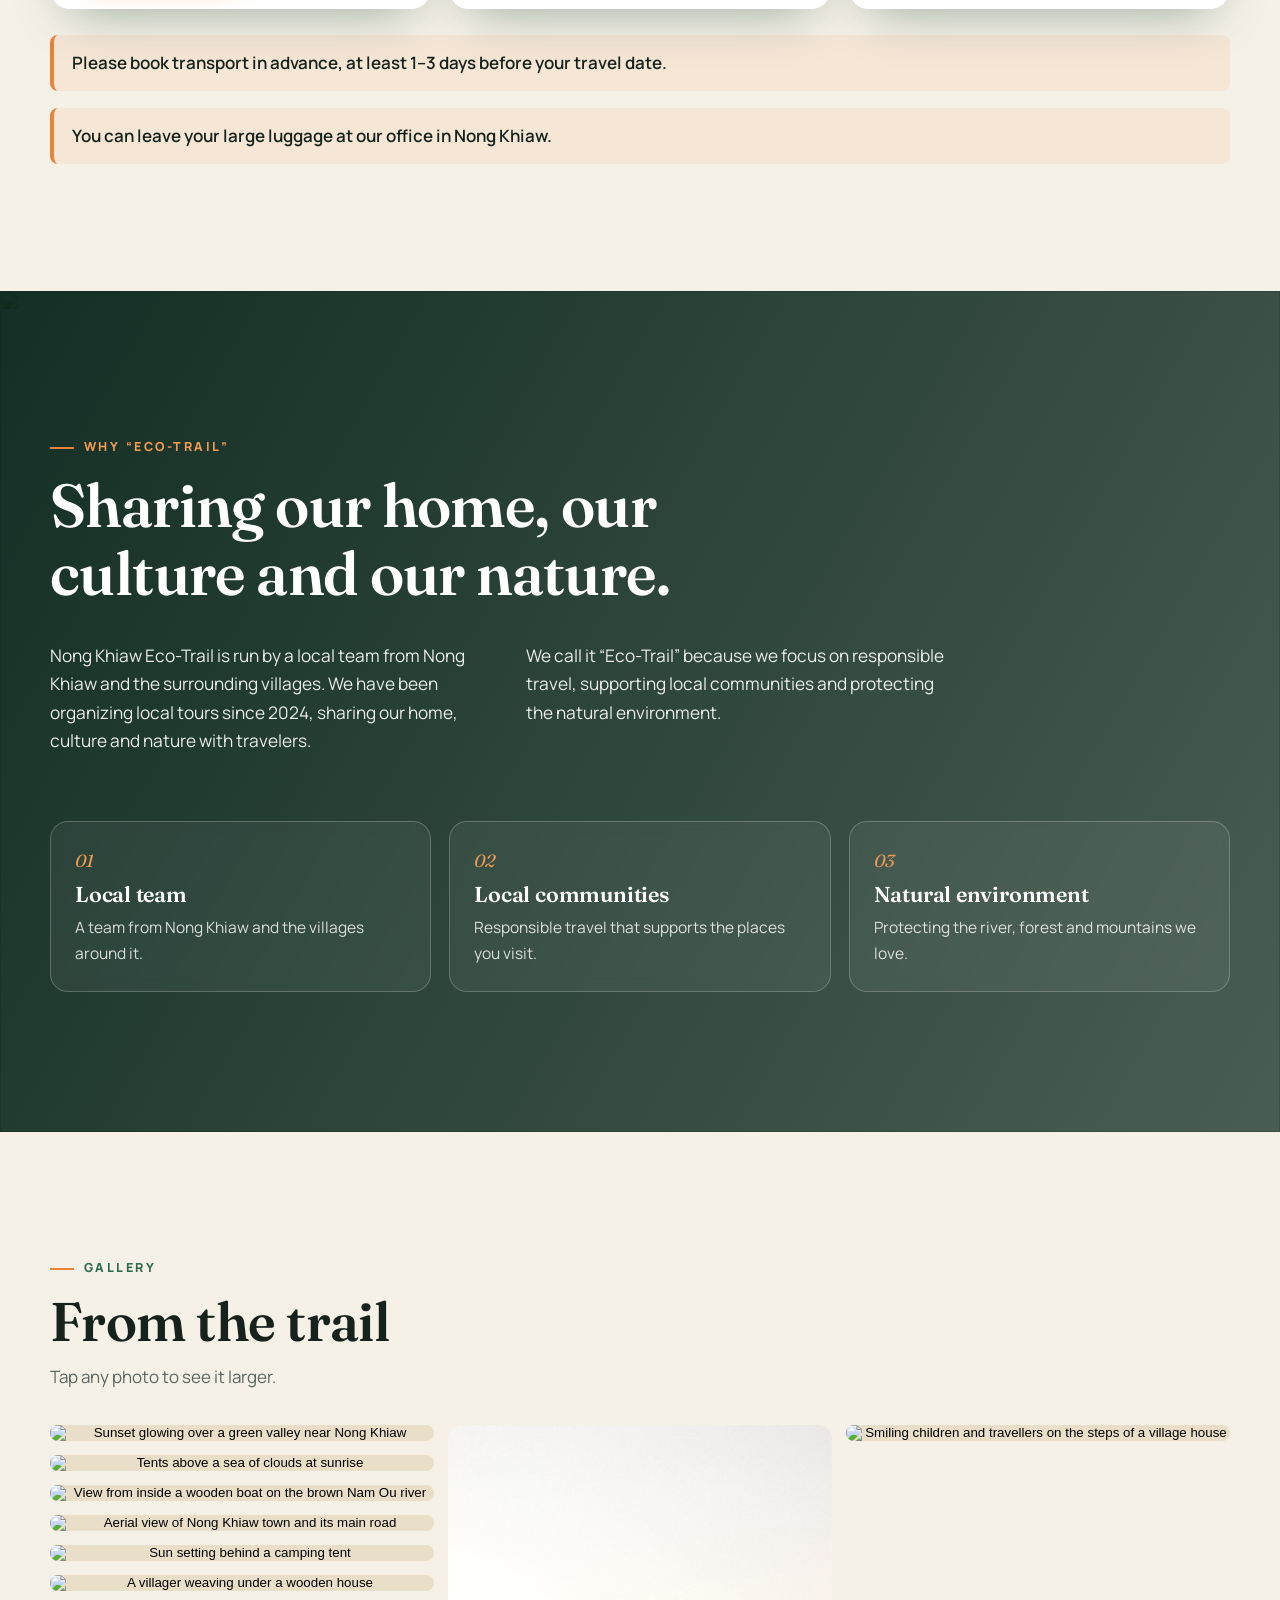
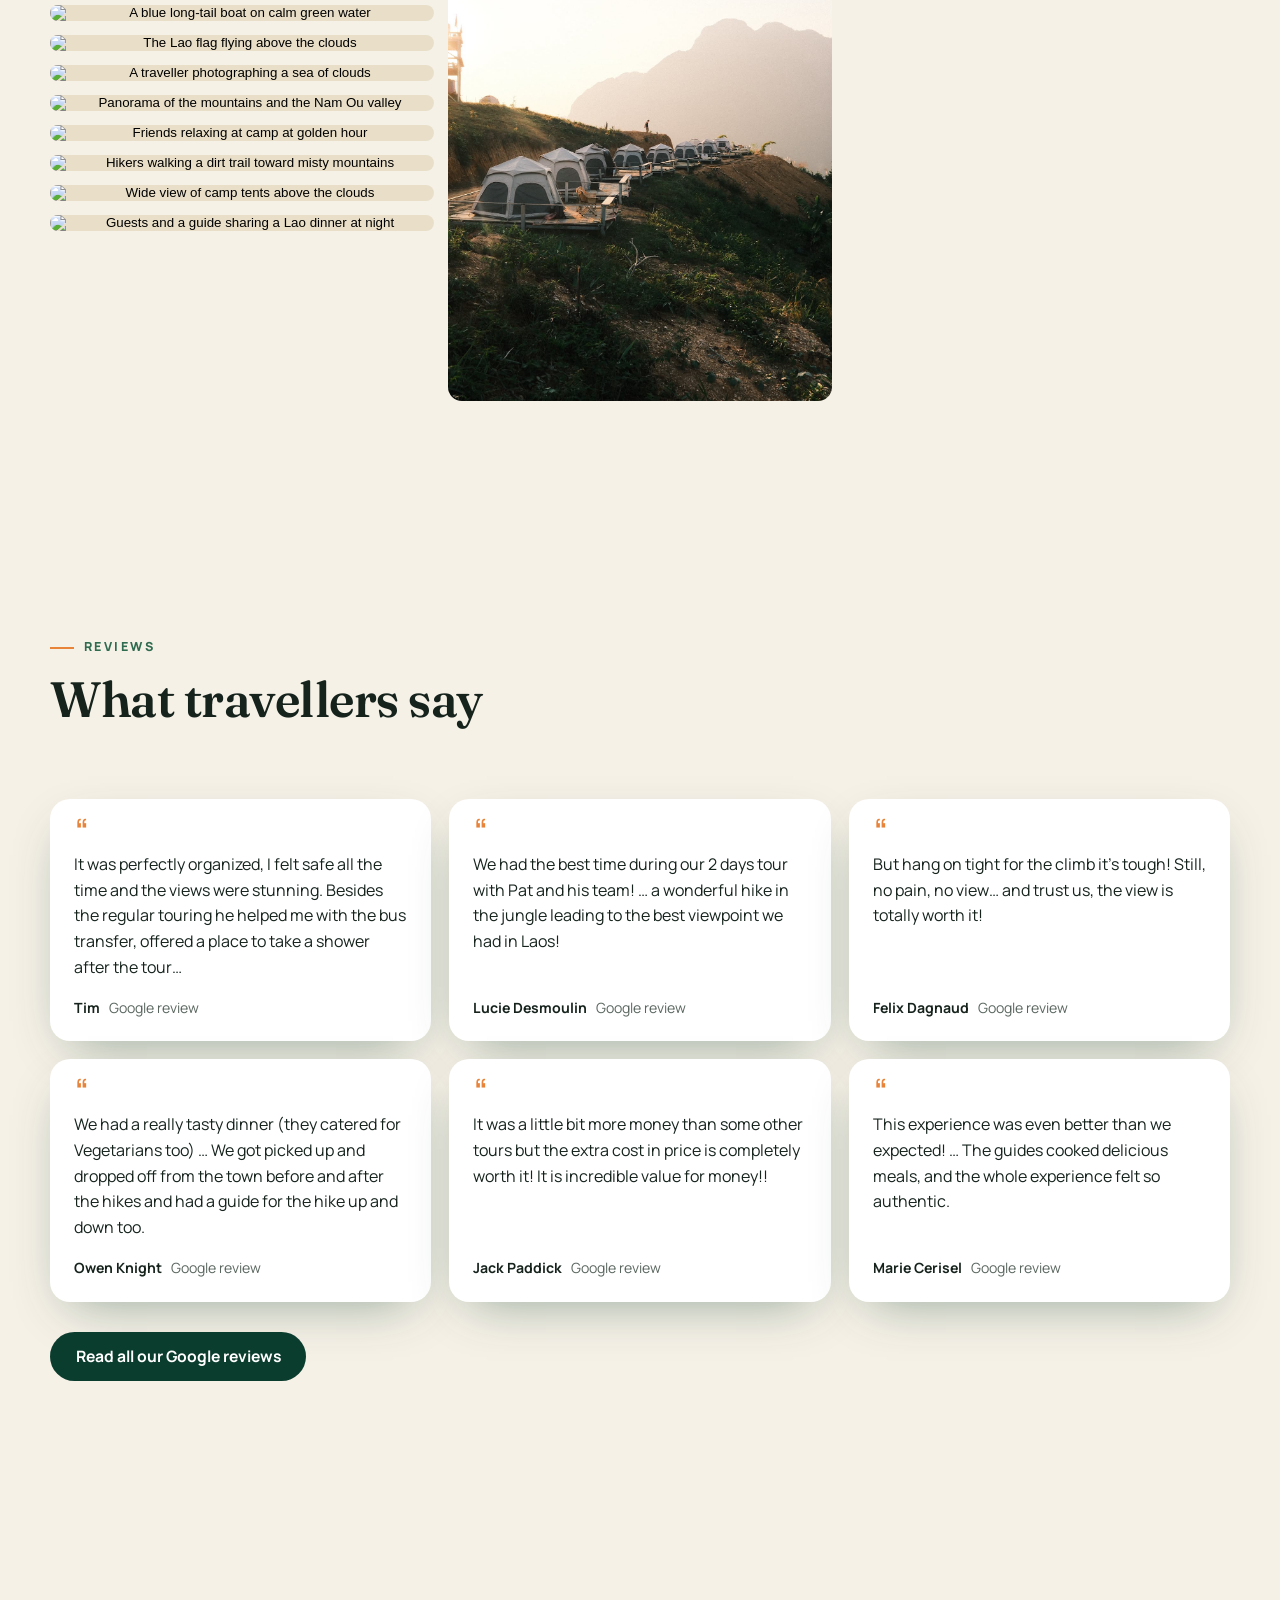
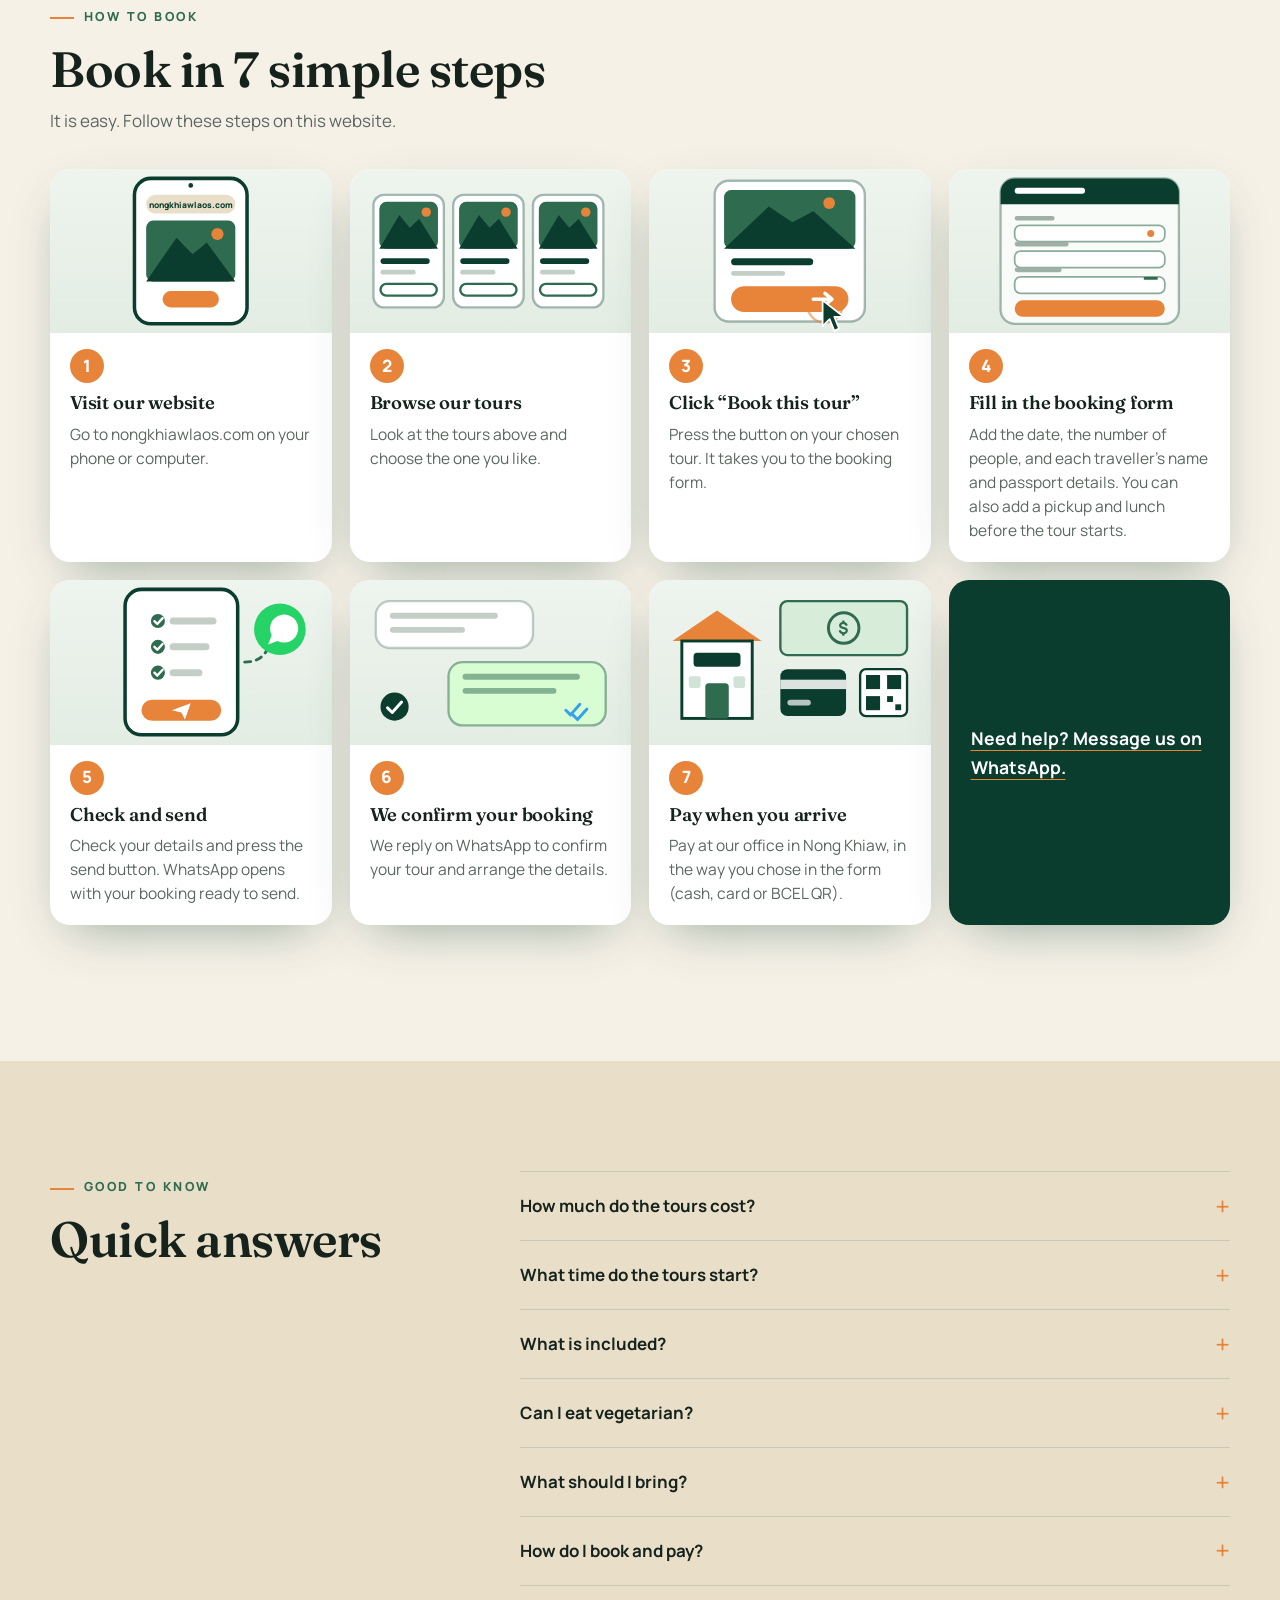
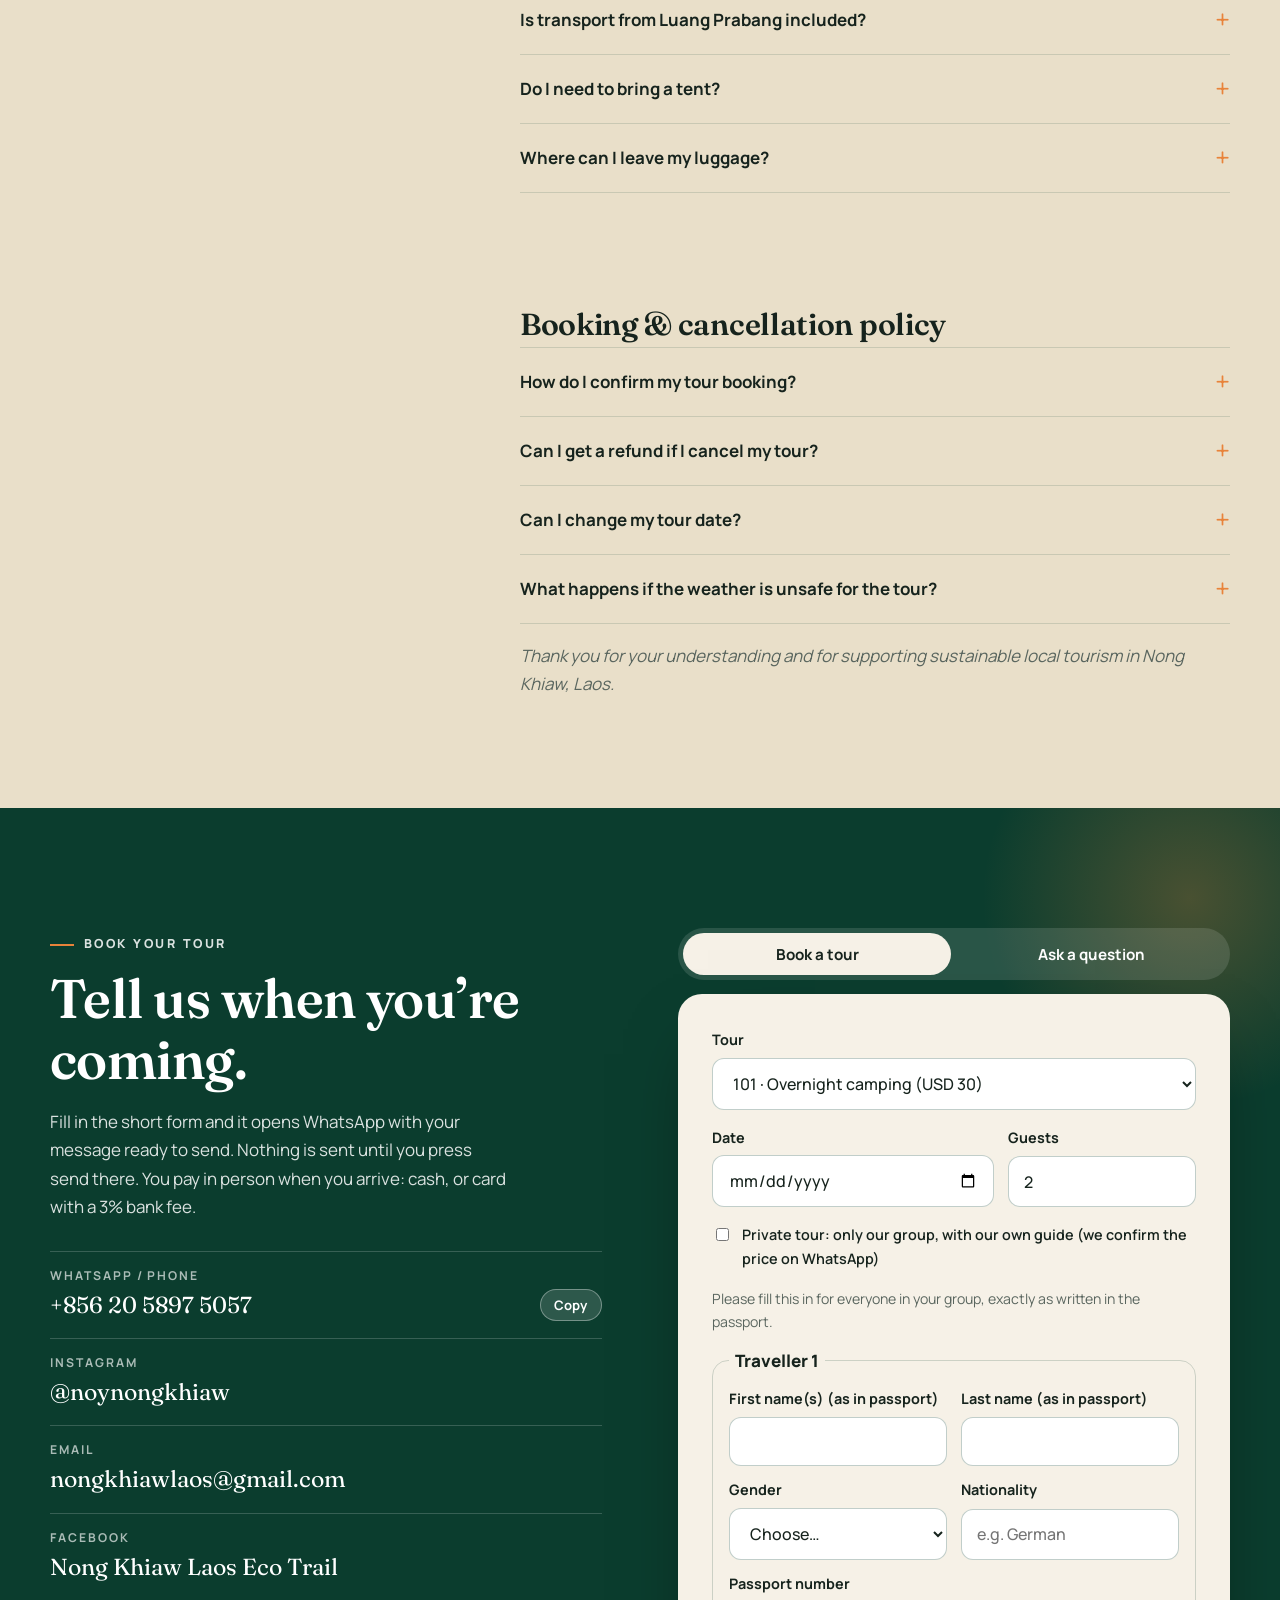
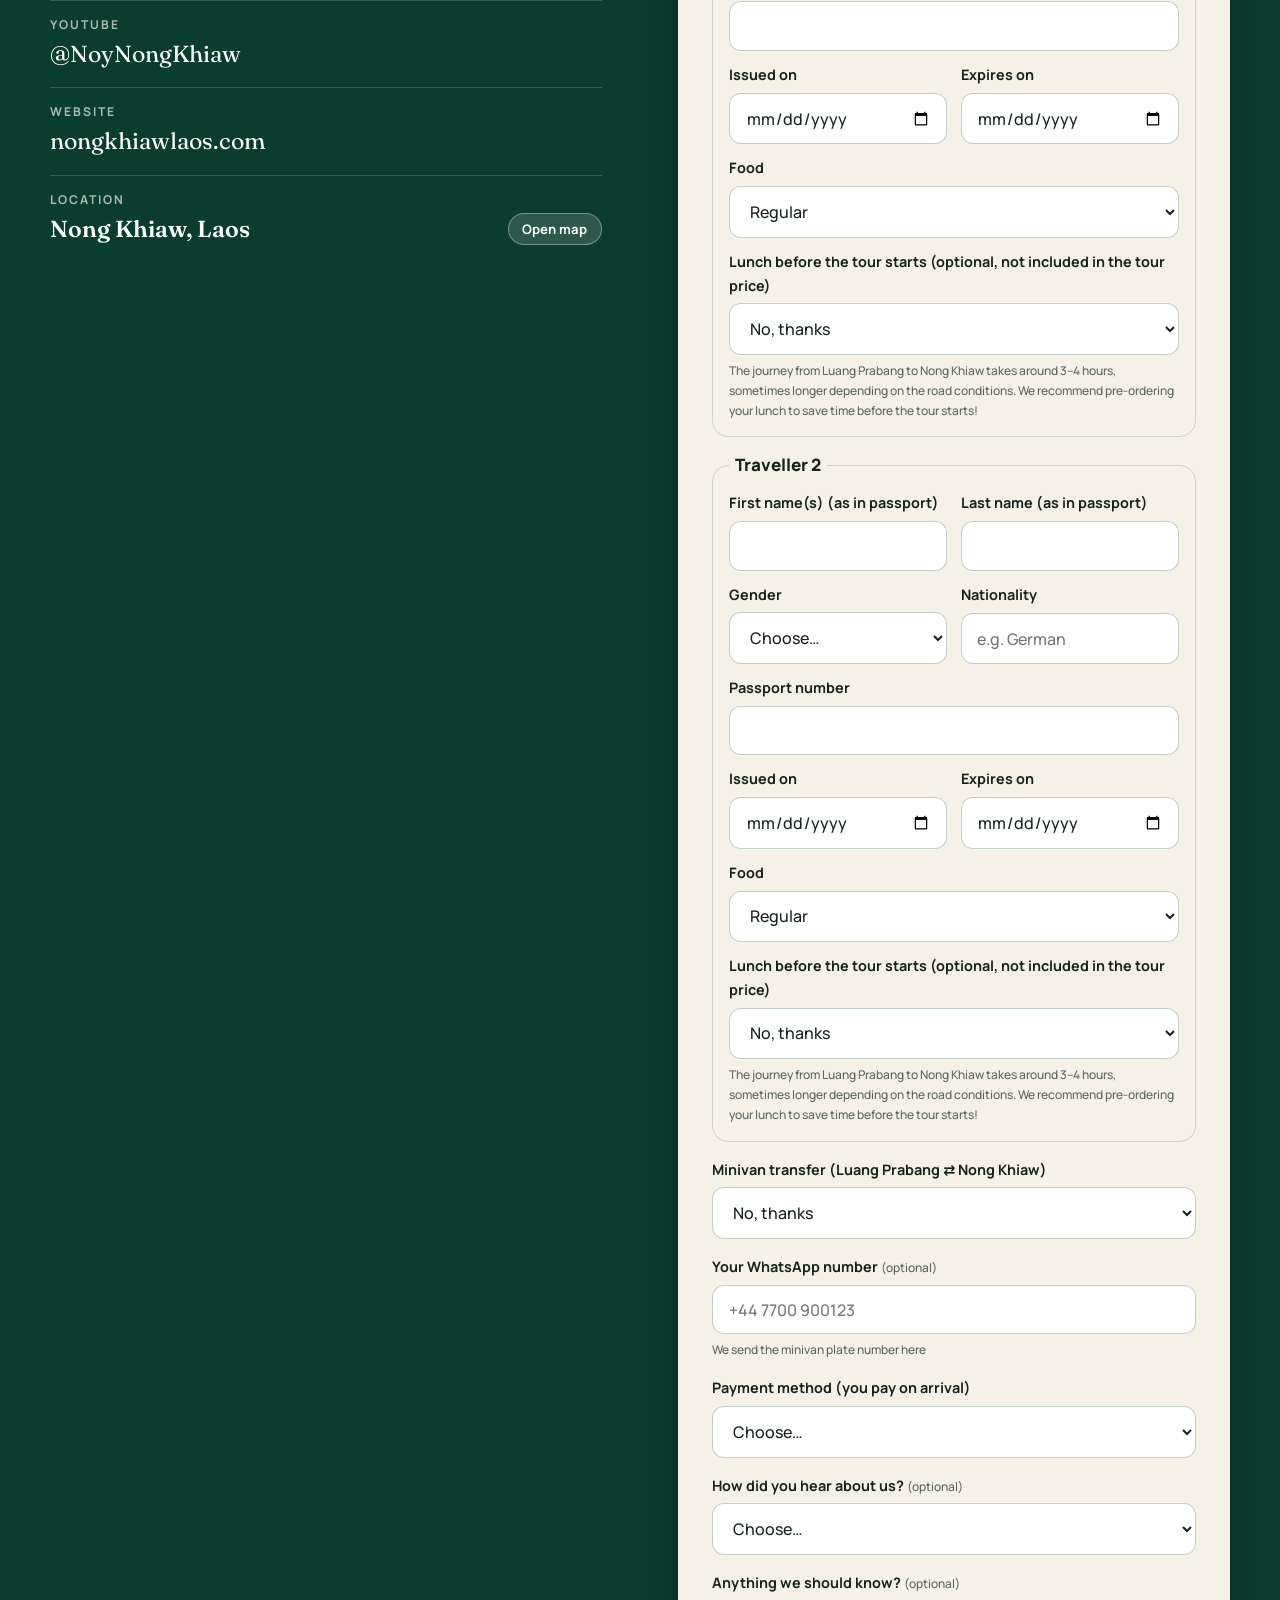
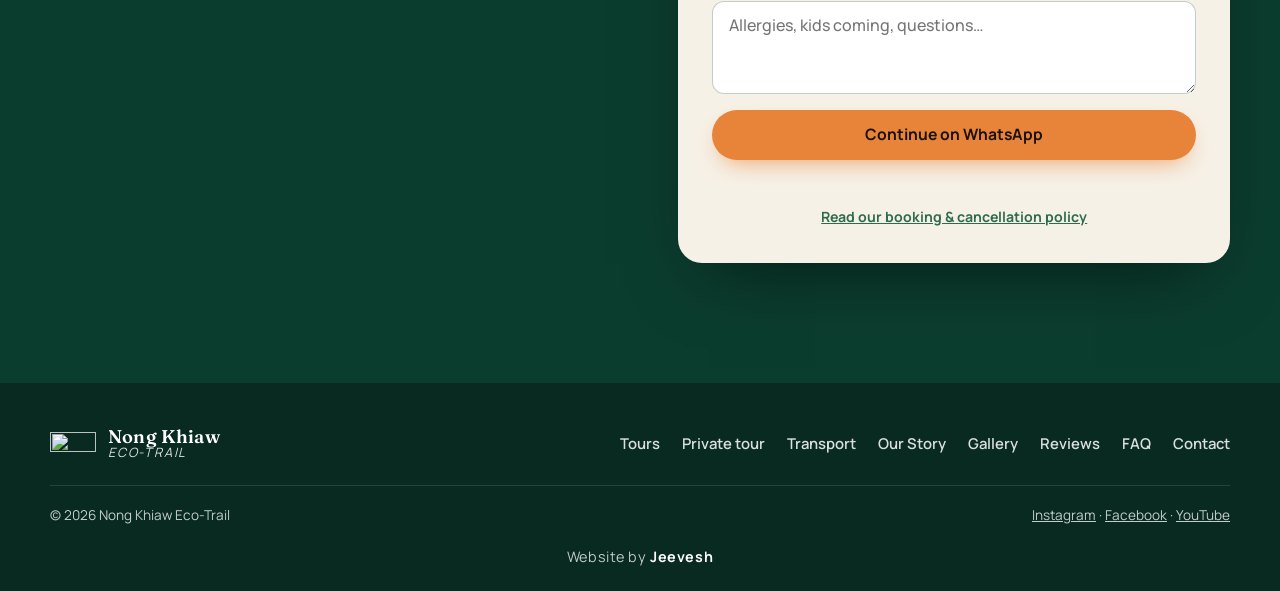
==== commit 629ad48c: "Website: "takeaway lunch" is now "lunch before the tour starts" in all 8 languages; tours the team a" ====
--- a/index.html
+++ b/index.html
@@ -331,7 +331,7 @@
       <li class="reveal"><div class="hs-art"><svg viewBox="0 0 240 140" aria-hidden="true" focusable="false"><rect x="72" y="8" width="96" height="124" rx="14" fill="#fff" stroke="#0b3d2e" stroke-width="3"/><rect x="82" y="22" width="76" height="16" rx="8" fill="#e9dfc9"/><text x="120" y="33" font-size="7.2" font-weight="800" text-anchor="middle" fill="#0b3d2e" font-family="Manrope,Arial,sans-serif">nongkhiawlaos.com</text><rect x="82" y="44" width="76" height="52" rx="6" fill="#2f6b4f"/><path d="M82 96 L107.84 58.56 L121.52000000000001 72.6 L133.68 62.72 L158 96Z" fill="#0b3d2e"/><circle cx="142.8" cy="55.44" r="5.2" fill="#e8833a"/><rect x="96" y="104" width="48" height="14" rx="7" fill="#e8833a"/><circle cx="120" cy="14" r="2" fill="#0b3d2e"/></svg></div><div class="hs-body"><span class="hs-n" aria-hidden="true">1</span><h3 data-i18n="hs1t">Visit our website</h3><p data-i18n="hs1p">Go to nongkhiawlaos.com on your phone or computer.</p></div></li>
       <li class="reveal"><div class="hs-art"><svg viewBox="0 0 240 140" aria-hidden="true" focusable="false"><rect x="20" y="22" width="60" height="96" rx="9" fill="#fff" stroke="#0b3d2e" stroke-opacity=".35" stroke-width="2"/><rect x="25" y="28" width="50" height="40" rx="6" fill="#2f6b4f"/><path d="M25 68 L42.0 39.2 L51.0 50.0 L59.0 42.4 L75 68Z" fill="#0b3d2e"/><circle cx="65.0" cy="36.8" r="4.0" fill="#e8833a"/><rect x="26" y="76" width="42" height="5" rx="2.5" fill="#0b3d2e"/><rect x="26" y="86" width="30" height="4" rx="2" fill="#c3cec7"/><rect x="26" y="98" width="48" height="10" rx="5" fill="none" stroke="#2f6b4f" stroke-width="2"/><rect x="88" y="22" width="60" height="96" rx="9" fill="#fff" stroke="#0b3d2e" stroke-opacity=".35" stroke-width="2"/><rect x="93" y="28" width="50" height="40" rx="6" fill="#2f6b4f"/><path d="M93 68 L110.0 39.2 L119.0 50.0 L127.0 42.4 L143 68Z" fill="#0b3d2e"/><circle cx="133.0" cy="36.8" r="4.0" fill="#e8833a"/><rect x="94" y="76" width="42" height="5" rx="2.5" fill="#0b3d2e"/><rect x="94" y="86" width="30" height="4" rx="2" fill="#c3cec7"/><rect x="94" y="98" width="48" height="10" rx="5" fill="none" stroke="#2f6b4f" stroke-width="2"/><rect x="156" y="22" width="60" height="96" rx="9" fill="#fff" stroke="#0b3d2e" stroke-opacity=".35" stroke-width="2"/><rect x="161" y="28" width="50" height="40" rx="6" fill="#2f6b4f"/><path d="M161 68 L178.0 39.2 L187.0 50.0 L195.0 42.4 L211 68Z" fill="#0b3d2e"/><circle cx="201.0" cy="36.8" r="4.0" fill="#e8833a"/><rect x="162" y="76" width="42" height="5" rx="2.5" fill="#0b3d2e"/><rect x="162" y="86" width="30" height="4" rx="2" fill="#c3cec7"/><rect x="162" y="98" width="48" height="10" rx="5" fill="none" stroke="#2f6b4f" stroke-width="2"/></svg></div><div class="hs-body"><span class="hs-n" aria-hidden="true">2</span><h3 data-i18n="hs2t">Browse our tours</h3><p data-i18n="hs2p">Look at the tours above and choose the one you like.</p></div></li>
       <li class="reveal"><div class="hs-art"><svg viewBox="0 0 240 140" aria-hidden="true" focusable="false"><rect x="56" y="10" width="128" height="120" rx="12" fill="#fff" stroke="#0b3d2e" stroke-opacity=".35" stroke-width="2"/><rect x="64" y="18" width="112" height="50" rx="6" fill="#2f6b4f"/><path d="M64 68 L102.08000000000001 32.0 L122.24000000000001 45.5 L140.16000000000003 36.0 L176 68Z" fill="#0b3d2e"/><circle cx="153.60000000000002" cy="29.0" r="5.0" fill="#e8833a"/><rect x="70" y="76" width="70" height="6" rx="3" fill="#0b3d2e"/><rect x="70" y="87" width="46" height="4" rx="2" fill="#c3cec7"/><rect x="70" y="100" width="100" height="22" rx="11" fill="#e8833a"/><path d="M140 111 h16 m-6 -5 l6 5 l-6 5" stroke="#fff" stroke-width="3" fill="none" stroke-linecap="round" stroke-linejoin="round"/><circle cx="150" cy="116" r="15" fill="none" stroke="#e8833a" stroke-width="2" stroke-opacity=".6"/><path d="M148 112 L148 134 L154 128 L158 138 L162 136 L158 126 L166 126Z" fill="#0b3d2e" stroke="#fff" stroke-width="1.5" stroke-linejoin="round"/></svg></div><div class="hs-body"><span class="hs-n" aria-hidden="true">3</span><h3 data-i18n="hs3t">Click “Book this tour”</h3><p data-i18n="hs3p">Press the button on your chosen tour. It takes you to the booking form.</p></div></li>
-      <li class="reveal"><div class="hs-art"><svg viewBox="0 0 240 140" aria-hidden="true" focusable="false"><rect x="44" y="8" width="152" height="124" rx="12" fill="#f9fbf9" stroke="#0b3d2e" stroke-opacity=".35" stroke-width="2"/><path d="M44 20 a12 12 0 0 1 12 -12 h128 a12 12 0 0 1 12 12 v10 h-152z" fill="#0b3d2e"/><rect x="56" y="16" width="60" height="5" rx="2.5" fill="#fff"/><rect x="56" y="40" width="34" height="4" rx="2" fill="#9fb0a7"/><rect x="56" y="48" width="128" height="14" rx="5" fill="#fff" stroke="#2f6b4f" stroke-opacity=".55" stroke-width="1.5"/><rect x="56" y="62" width="46" height="4" rx="2" fill="#9fb0a7"/><rect x="56" y="70" width="128" height="14" rx="5" fill="#fff" stroke="#2f6b4f" stroke-opacity=".55" stroke-width="1.5"/><rect x="56" y="84" width="40" height="4" rx="2" fill="#9fb0a7"/><rect x="56" y="92" width="128" height="14" rx="5" fill="#fff" stroke="#2f6b4f" stroke-opacity=".55" stroke-width="1.5"/><circle cx="172" cy="55" r="3" fill="#e8833a"/><rect x="166" y="92" width="12" height="2.5" rx="1" fill="#2f6b4f"/><circle cx="62" cy="116" r="0" /><rect x="56" y="112" width="128" height="14" rx="7" fill="#e8833a"/></svg></div><div class="hs-body"><span class="hs-n" aria-hidden="true">4</span><h3 data-i18n="hs4t">Fill in the booking form</h3><p data-i18n="hs4p">Add the date, the number of people, and each traveller’s name and passport details. You can also add a pickup and a takeaway lunch.</p></div></li>
+      <li class="reveal"><div class="hs-art"><svg viewBox="0 0 240 140" aria-hidden="true" focusable="false"><rect x="44" y="8" width="152" height="124" rx="12" fill="#f9fbf9" stroke="#0b3d2e" stroke-opacity=".35" stroke-width="2"/><path d="M44 20 a12 12 0 0 1 12 -12 h128 a12 12 0 0 1 12 12 v10 h-152z" fill="#0b3d2e"/><rect x="56" y="16" width="60" height="5" rx="2.5" fill="#fff"/><rect x="56" y="40" width="34" height="4" rx="2" fill="#9fb0a7"/><rect x="56" y="48" width="128" height="14" rx="5" fill="#fff" stroke="#2f6b4f" stroke-opacity=".55" stroke-width="1.5"/><rect x="56" y="62" width="46" height="4" rx="2" fill="#9fb0a7"/><rect x="56" y="70" width="128" height="14" rx="5" fill="#fff" stroke="#2f6b4f" stroke-opacity=".55" stroke-width="1.5"/><rect x="56" y="84" width="40" height="4" rx="2" fill="#9fb0a7"/><rect x="56" y="92" width="128" height="14" rx="5" fill="#fff" stroke="#2f6b4f" stroke-opacity=".55" stroke-width="1.5"/><circle cx="172" cy="55" r="3" fill="#e8833a"/><rect x="166" y="92" width="12" height="2.5" rx="1" fill="#2f6b4f"/><circle cx="62" cy="116" r="0" /><rect x="56" y="112" width="128" height="14" rx="7" fill="#e8833a"/></svg></div><div class="hs-body"><span class="hs-n" aria-hidden="true">4</span><h3 data-i18n="hs4t">Fill in the booking form</h3><p data-i18n="hs4p">Add the date, the number of people, and each traveller’s name and passport details. You can also add a pickup and lunch before the tour starts.</p></div></li>
       <li class="reveal"><div class="hs-art"><svg viewBox="0 0 240 140" aria-hidden="true" focusable="false"><rect x="64" y="8" width="96" height="124" rx="14" fill="#fff" stroke="#0b3d2e" stroke-width="3"/><circle cx="92" cy="35" r="6" fill="#2f6b4f"/><path d="M89 35 l2.5 2.5 l4.5 -5" stroke="#fff" stroke-width="2" fill="none" stroke-linecap="round" stroke-linejoin="round"/><rect x="102" y="32" width="40" height="6" rx="3" fill="#c3cec7"/><circle cx="92" cy="57" r="6" fill="#2f6b4f"/><path d="M89 57 l2.5 2.5 l4.5 -5" stroke="#fff" stroke-width="2" fill="none" stroke-linecap="round" stroke-linejoin="round"/><rect x="102" y="54" width="34" height="6" rx="3" fill="#c3cec7"/><circle cx="92" cy="79" r="6" fill="#2f6b4f"/><path d="M89 79 l2.5 2.5 l4.5 -5" stroke="#fff" stroke-width="2" fill="none" stroke-linecap="round" stroke-linejoin="round"/><rect x="102" y="76" width="28" height="6" rx="3" fill="#c3cec7"/><rect x="78" y="102" width="68" height="18" rx="9" fill="#e8833a"/><path d="M104 111 l16 -6 l-5 14 l-3 -6 z" fill="#fff"/><path d="M166 70 C176 70 182 66 186 58" stroke="#2f6b4f" stroke-width="2.5" fill="none" stroke-dasharray="5 5" stroke-linecap="round"/><circle cx="196" cy="42" r="22" fill="#25d366"/><path d="M186 55 l3 -8 a12 12 0 1 1 5 5z" fill="#fff"/></svg></div><div class="hs-body"><span class="hs-n" aria-hidden="true">5</span><h3 data-i18n="hs5t">Check and send</h3><p data-i18n="hs5p">Check your details and press the send button. WhatsApp opens with your booking ready to send.</p></div></li>
       <li class="reveal"><div class="hs-art"><svg viewBox="0 0 240 140" aria-hidden="true" focusable="false"><rect x="22" y="18" width="134" height="40" rx="12" fill="#fff" stroke="#0b3d2e" stroke-opacity=".25" stroke-width="2"/><rect x="34" y="28" width="92" height="5" rx="2.5" fill="#c3cec7"/><rect x="34" y="40" width="64" height="5" rx="2.5" fill="#c3cec7"/><rect x="84" y="70" width="134" height="54" rx="12" fill="#d9fdd3" stroke="#2f6b4f" stroke-opacity=".5" stroke-width="2"/><rect x="96" y="80" width="100" height="5" rx="2.5" fill="#2f6b4f" fill-opacity=".5"/><rect x="96" y="92" width="80" height="5" rx="2.5" fill="#2f6b4f" fill-opacity=".5"/><path d="M184 111 l4 4 l8 -9 m-6 9 l4 4 l8 -9" stroke="#34a1eb" stroke-width="2.5" fill="none" stroke-linecap="round" stroke-linejoin="round"/><circle cx="38" cy="108" r="12" fill="#0b3d2e"/><path d="M32 109 l4 4 l8 -9" stroke="#fff" stroke-width="2.5" fill="none" stroke-linecap="round" stroke-linejoin="round"/></svg></div><div class="hs-body"><span class="hs-n" aria-hidden="true">6</span><h3 data-i18n="hs6t">We confirm your booking</h3><p data-i18n="hs6p">We reply on WhatsApp to confirm your tour and arrange the details.</p></div></li>
       <li class="reveal"><div class="hs-art"><svg viewBox="0 0 240 140" aria-hidden="true" focusable="false"><path d="M20 52 L58 26 L96 52Z" fill="#e8833a"/><rect x="28" y="52" width="60" height="66" fill="#fff" stroke="#0b3d2e" stroke-width="2.5"/><rect x="38" y="62" width="40" height="12" rx="3" fill="#0b3d2e"/><rect x="48" y="88" width="20" height="30" rx="3" fill="#2f6b4f"/><rect x="34" y="82" width="10" height="10" rx="2" fill="#cfe3d6"/><rect x="72" y="82" width="10" height="10" rx="2" fill="#cfe3d6"/><rect x="112" y="18" width="108" height="46" rx="6" fill="#d7ecd9" stroke="#2f6b4f" stroke-width="2"/><circle cx="166" cy="41" r="13" fill="none" stroke="#2f6b4f" stroke-width="2.5"/><text x="166" y="46" font-size="14" font-weight="800" text-anchor="middle" fill="#2f6b4f" font-family="Manrope,Arial,sans-serif">$</text><rect x="112" y="76" width="56" height="40" rx="6" fill="#0b3d2e"/><rect x="112" y="85" width="56" height="8" fill="#fff" fill-opacity=".85"/><rect x="118" y="102" width="20" height="5" rx="2.5" fill="#fff" fill-opacity=".7"/><rect x="180" y="76" width="40" height="40" rx="5" fill="#fff" stroke="#0b3d2e" stroke-width="2"/><rect x="185" y="81" width="12" height="12" fill="#0b3d2e"/><rect x="203" y="81" width="12" height="12" fill="#0b3d2e"/><rect x="185" y="99" width="12" height="12" fill="#0b3d2e"/><rect x="203" y="99" width="5" height="5" fill="#0b3d2e"/><rect x="210" y="106" width="5" height="5" fill="#0b3d2e"/></svg></div><div class="hs-body"><span class="hs-n" aria-hidden="true">7</span><h3 data-i18n="hs7t">Pay when you arrive</h3><p data-i18n="hs7p">Pay at our office in Nong Khiaw, in the way you chose in the form (cash, card or BCEL QR).</p></div></li>
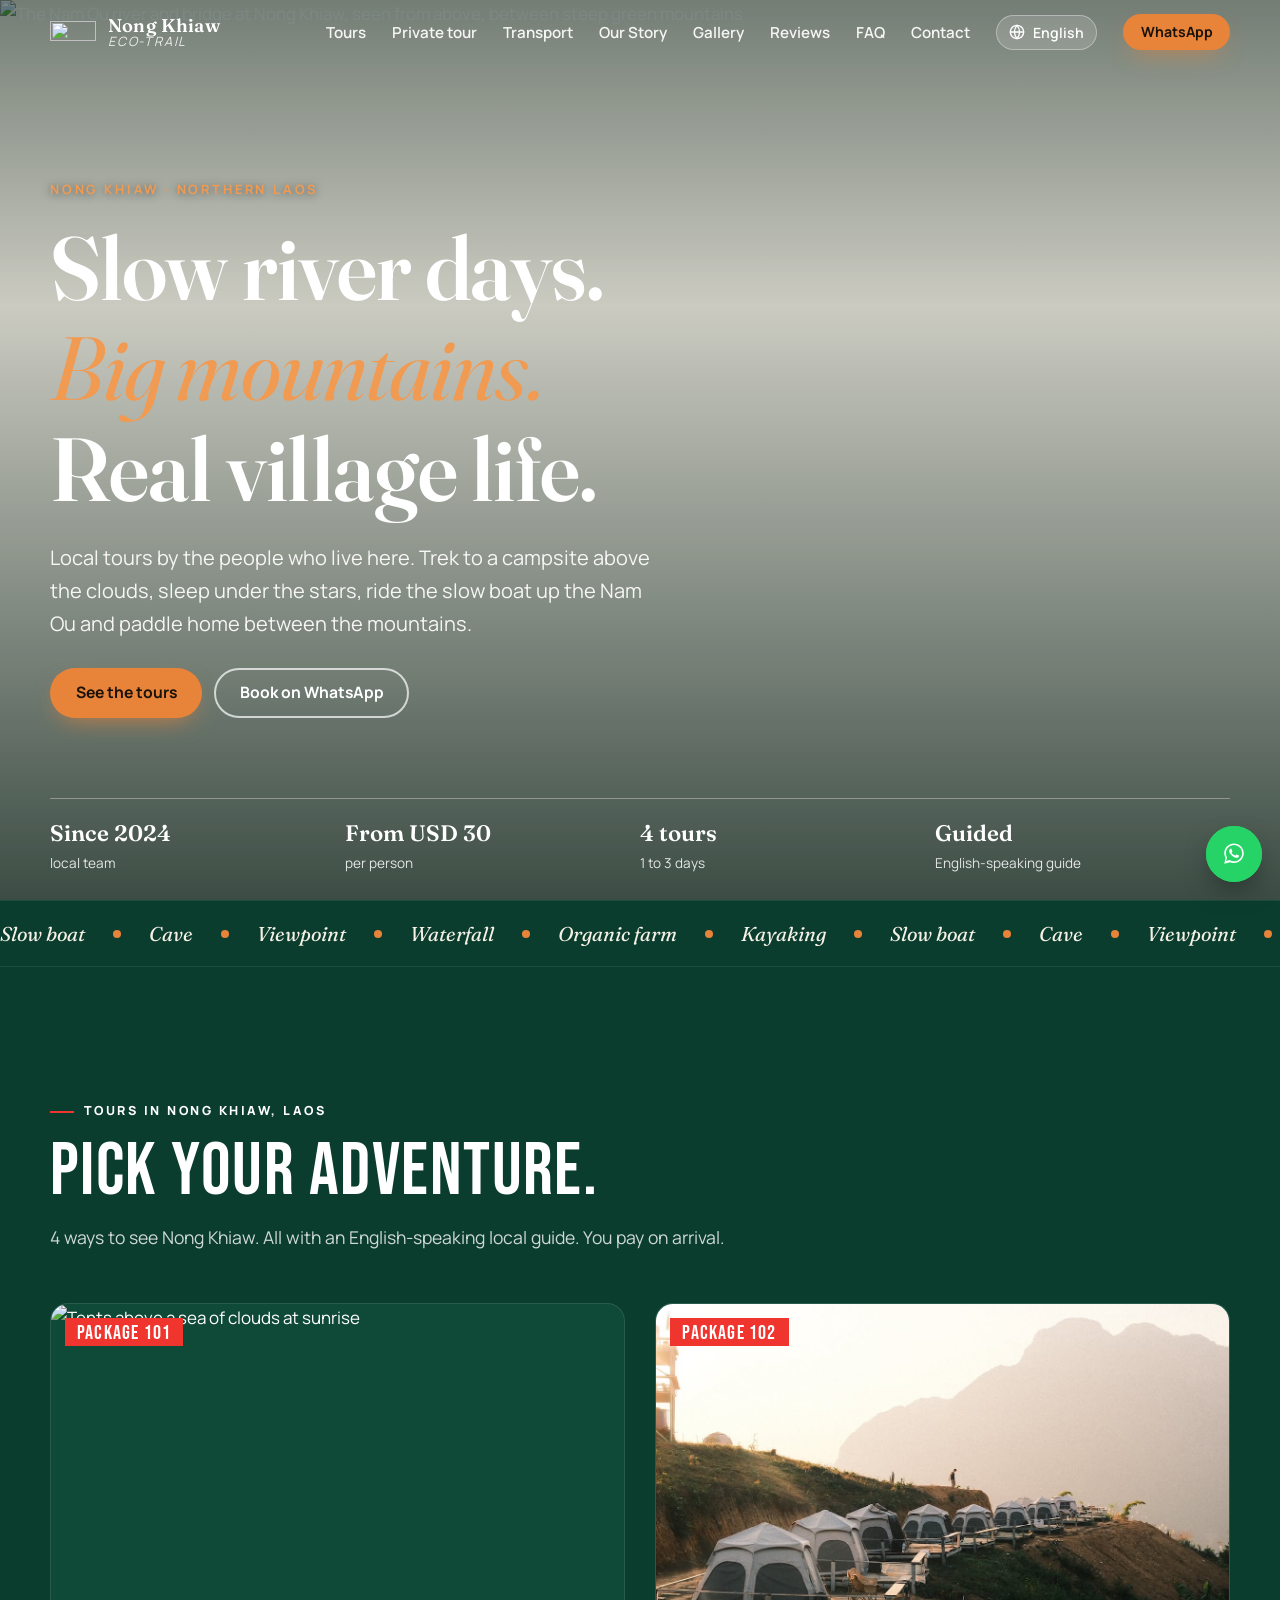
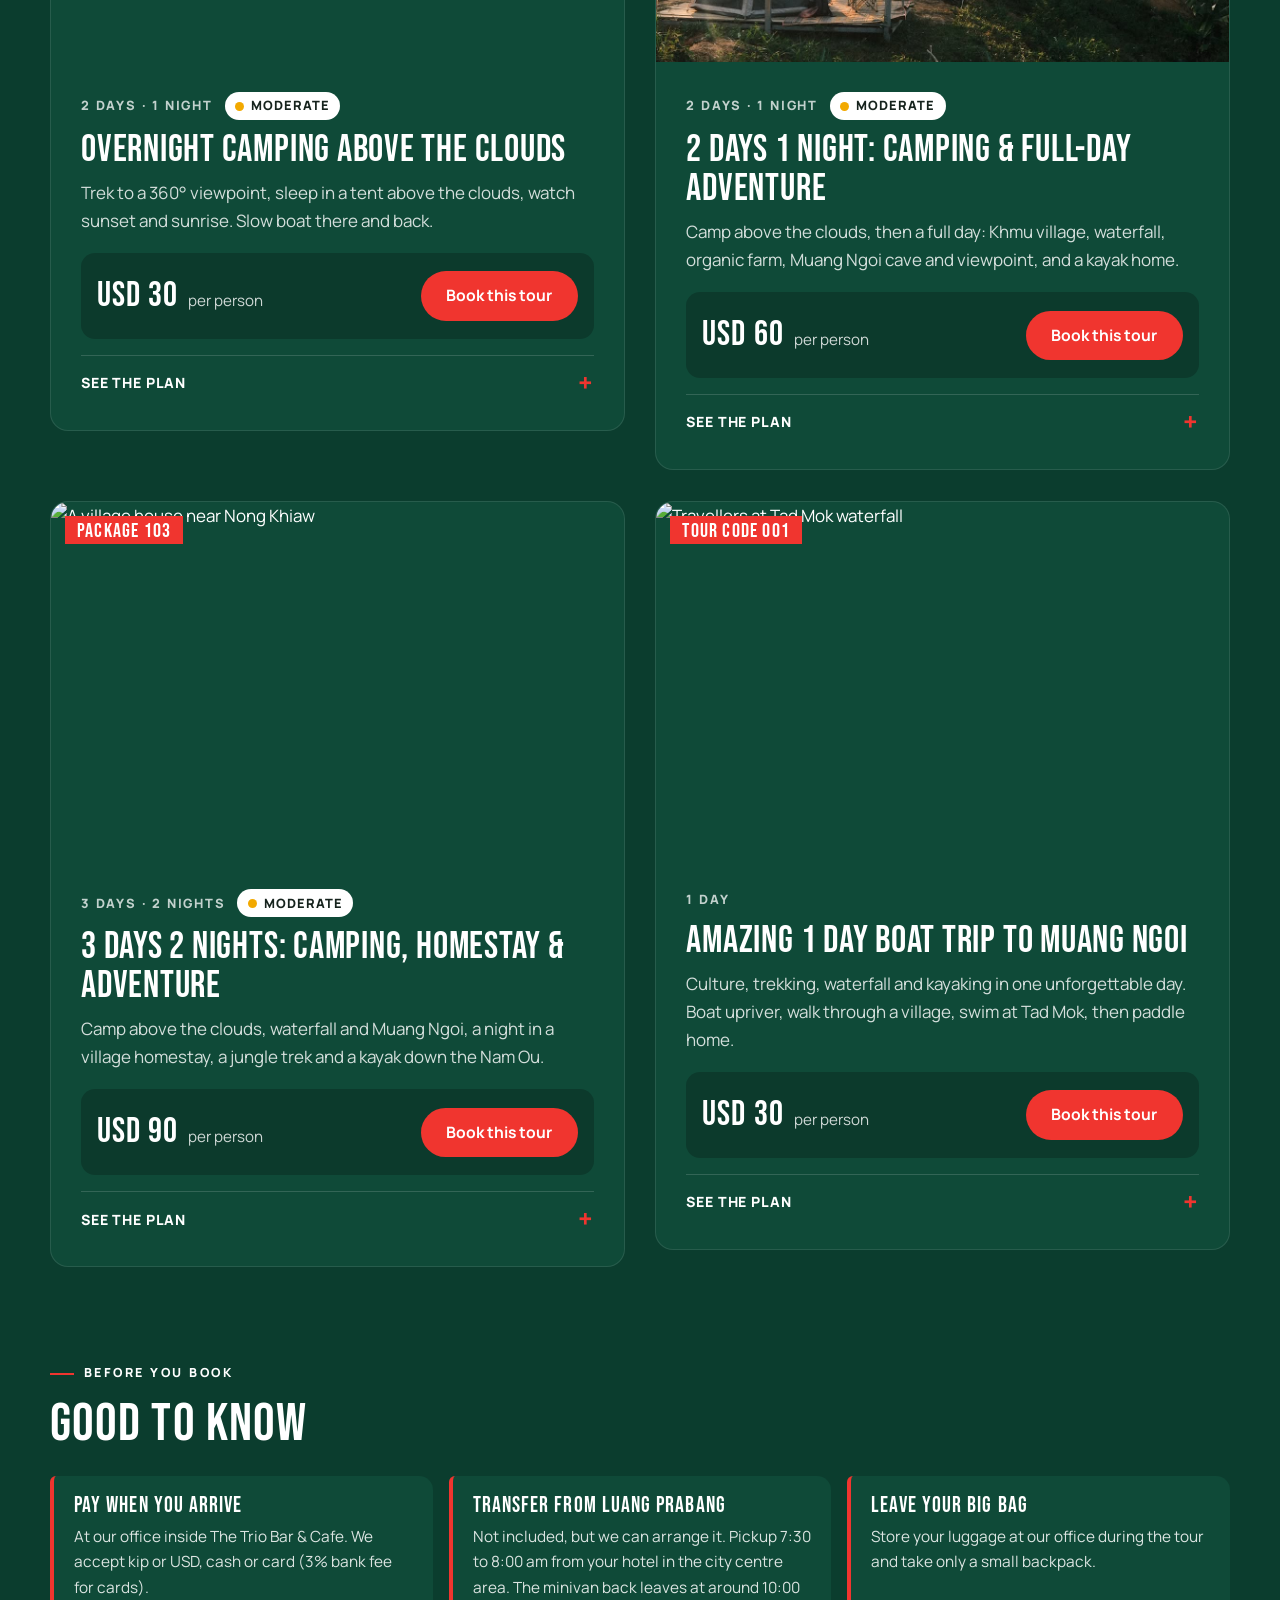
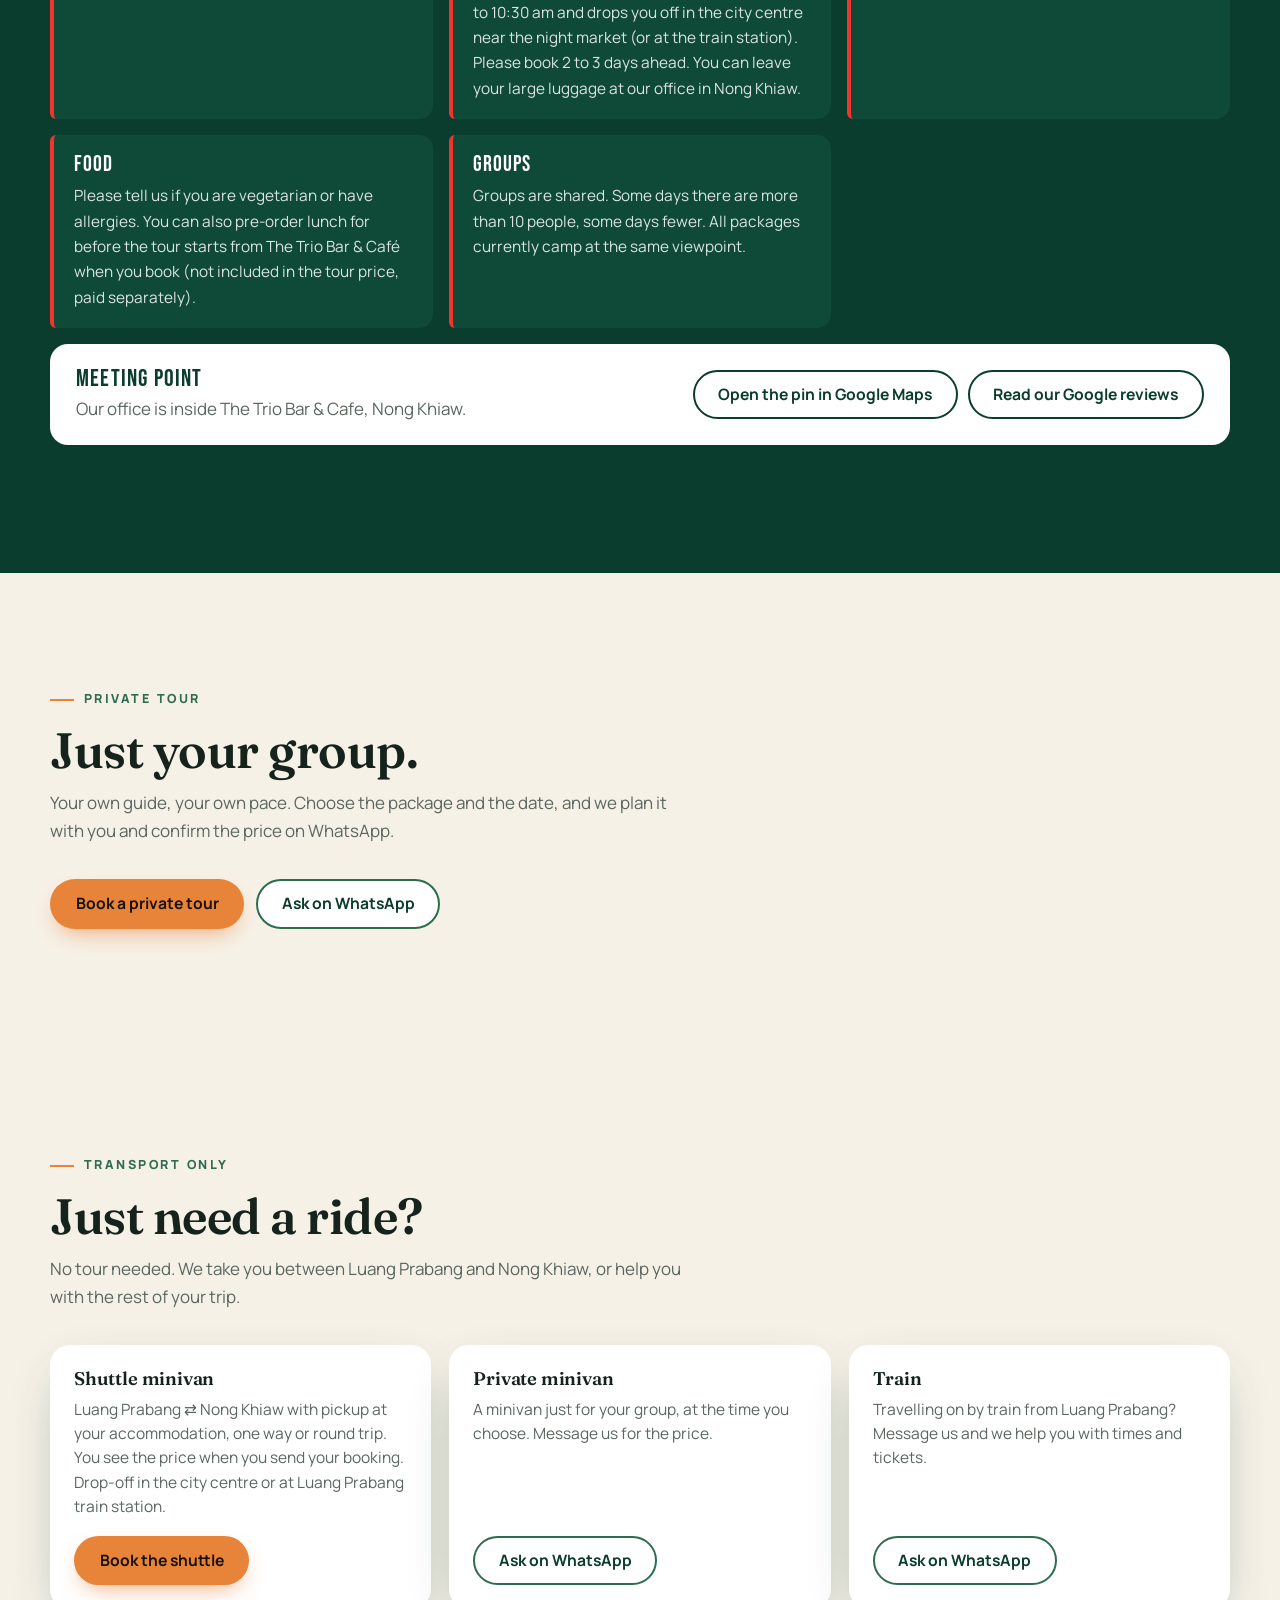
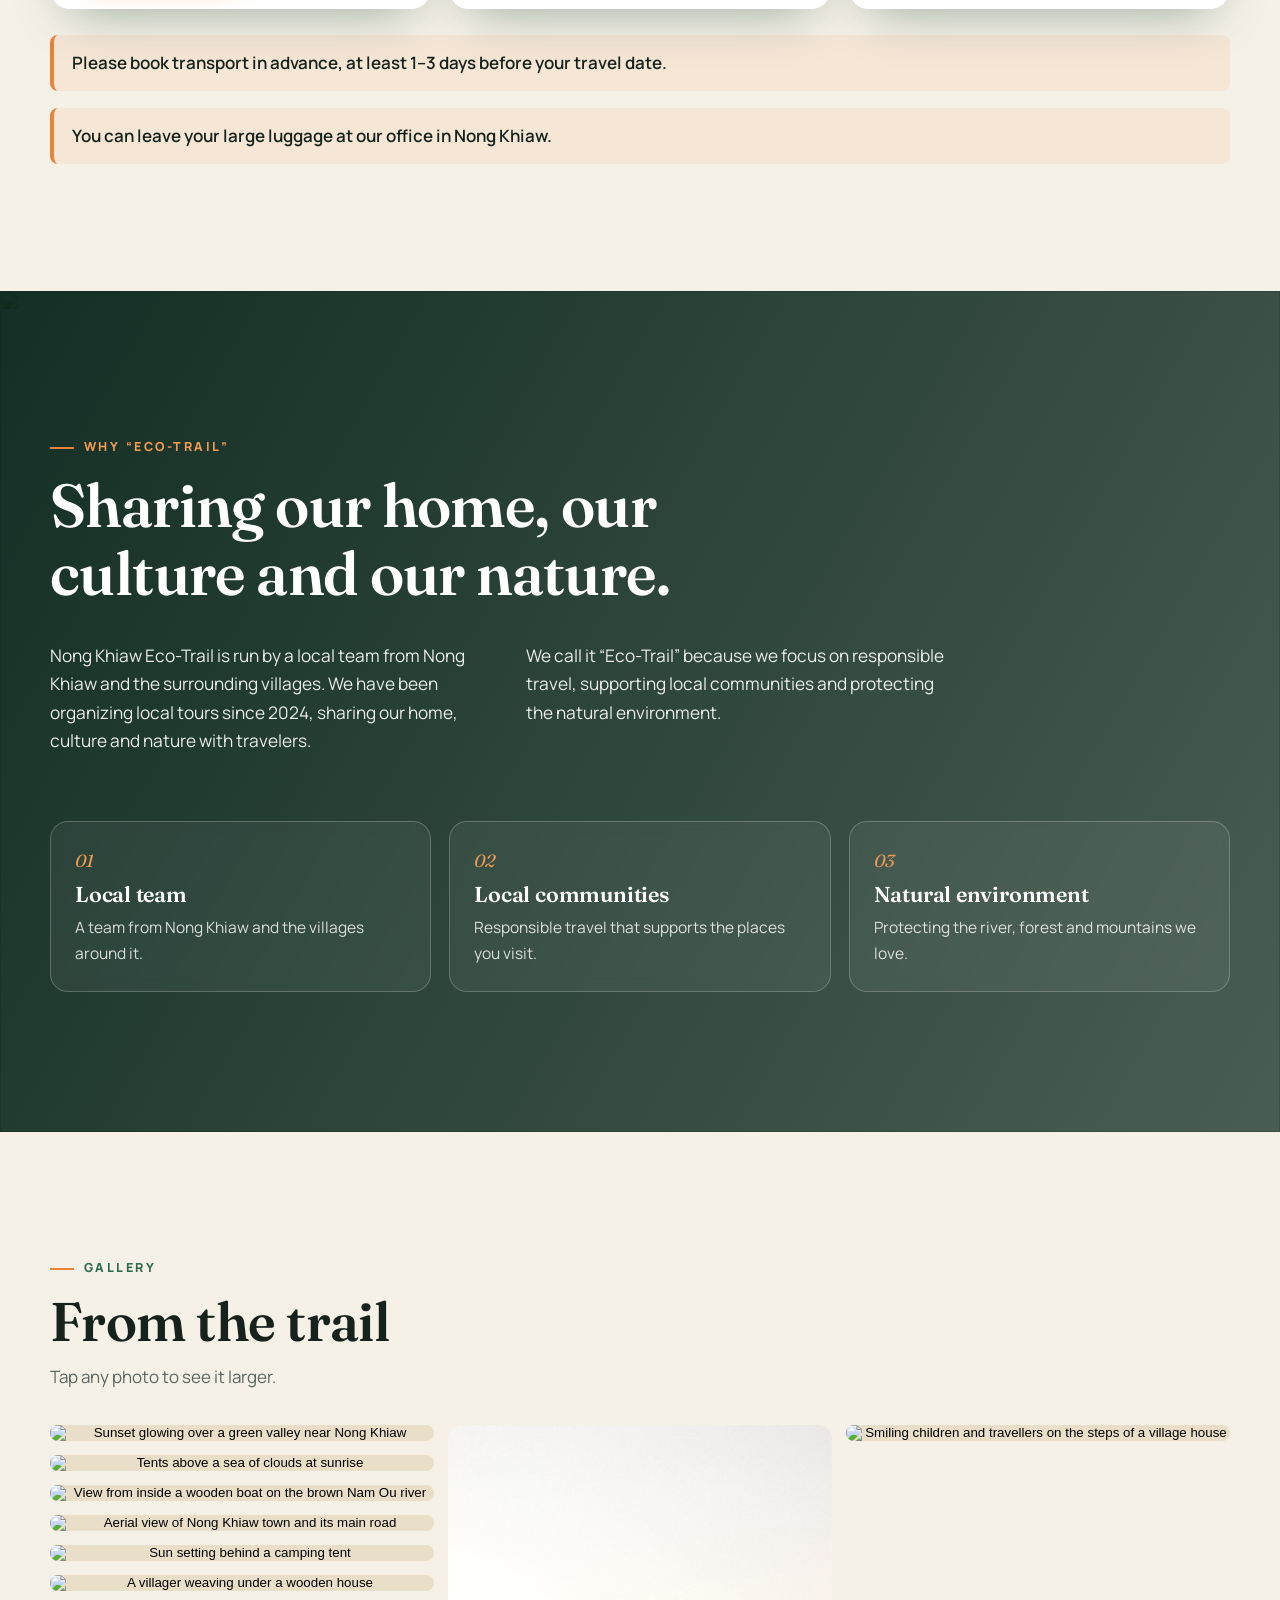
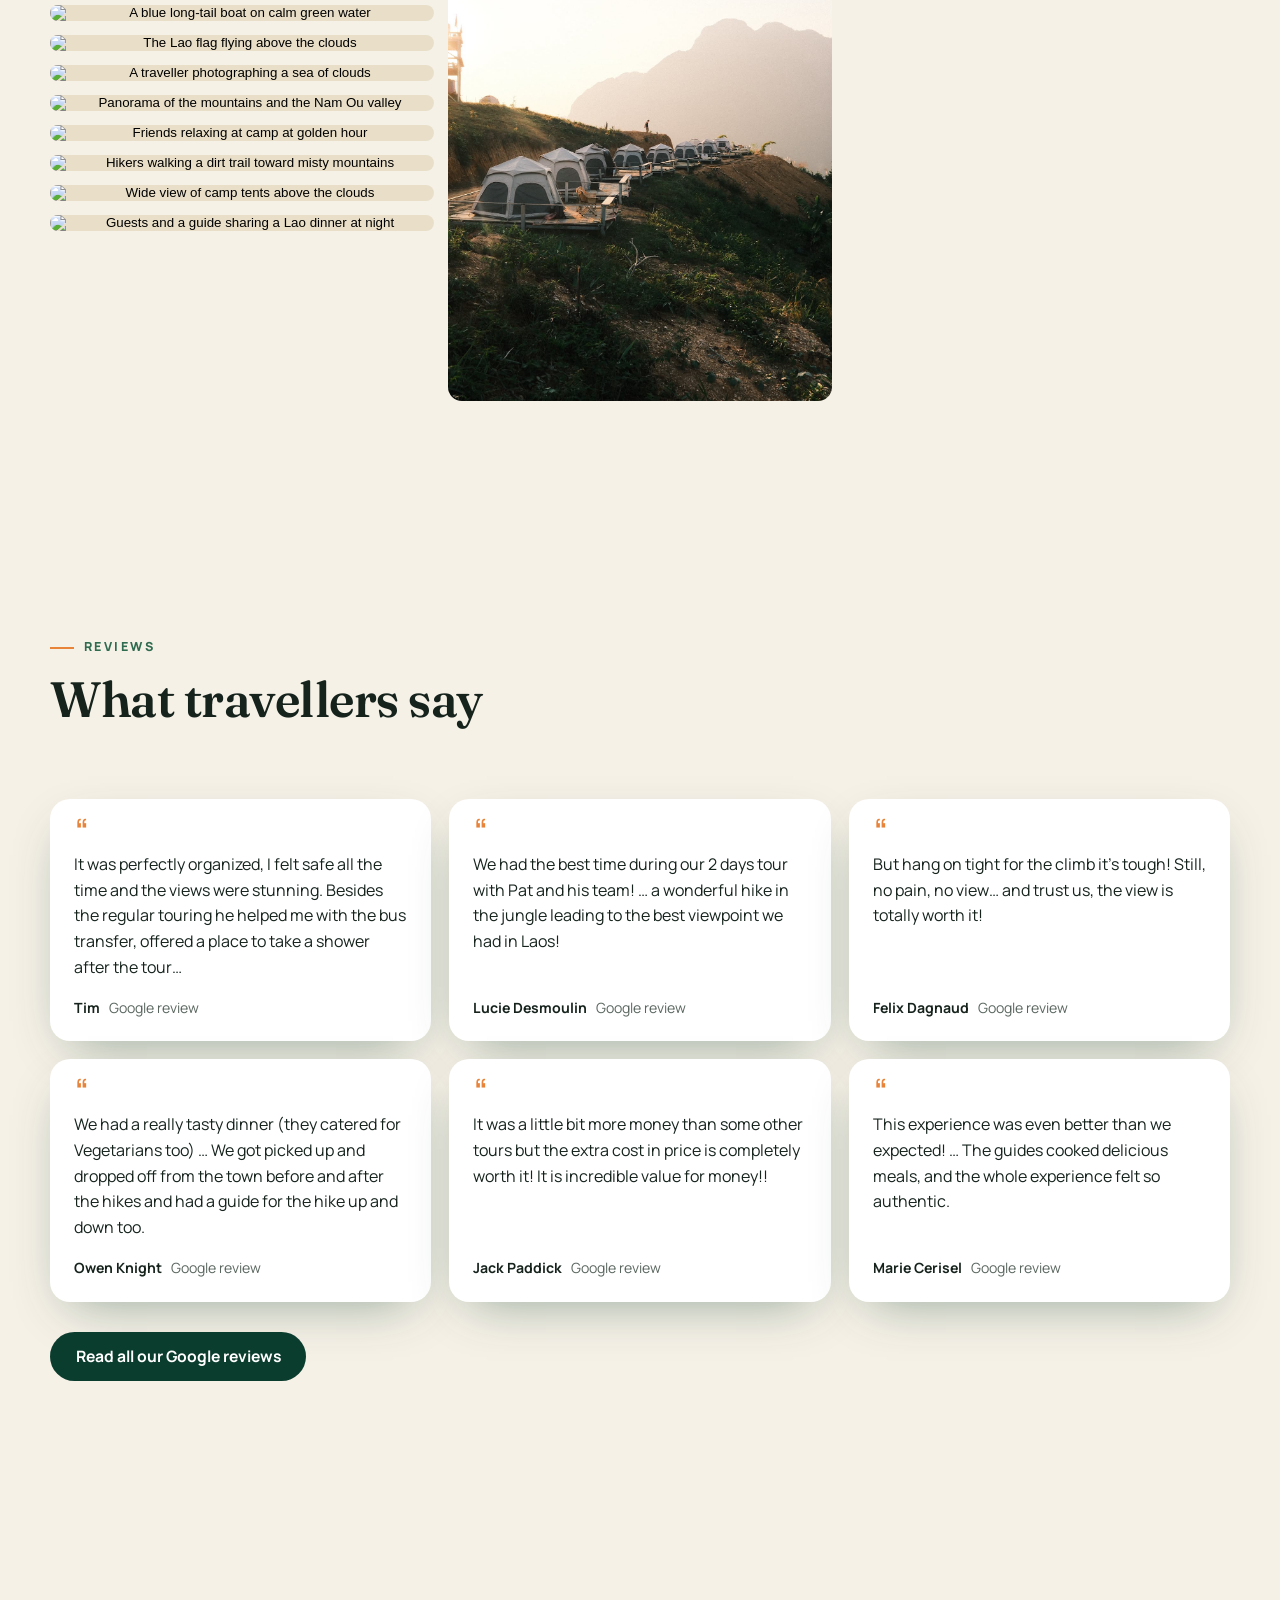
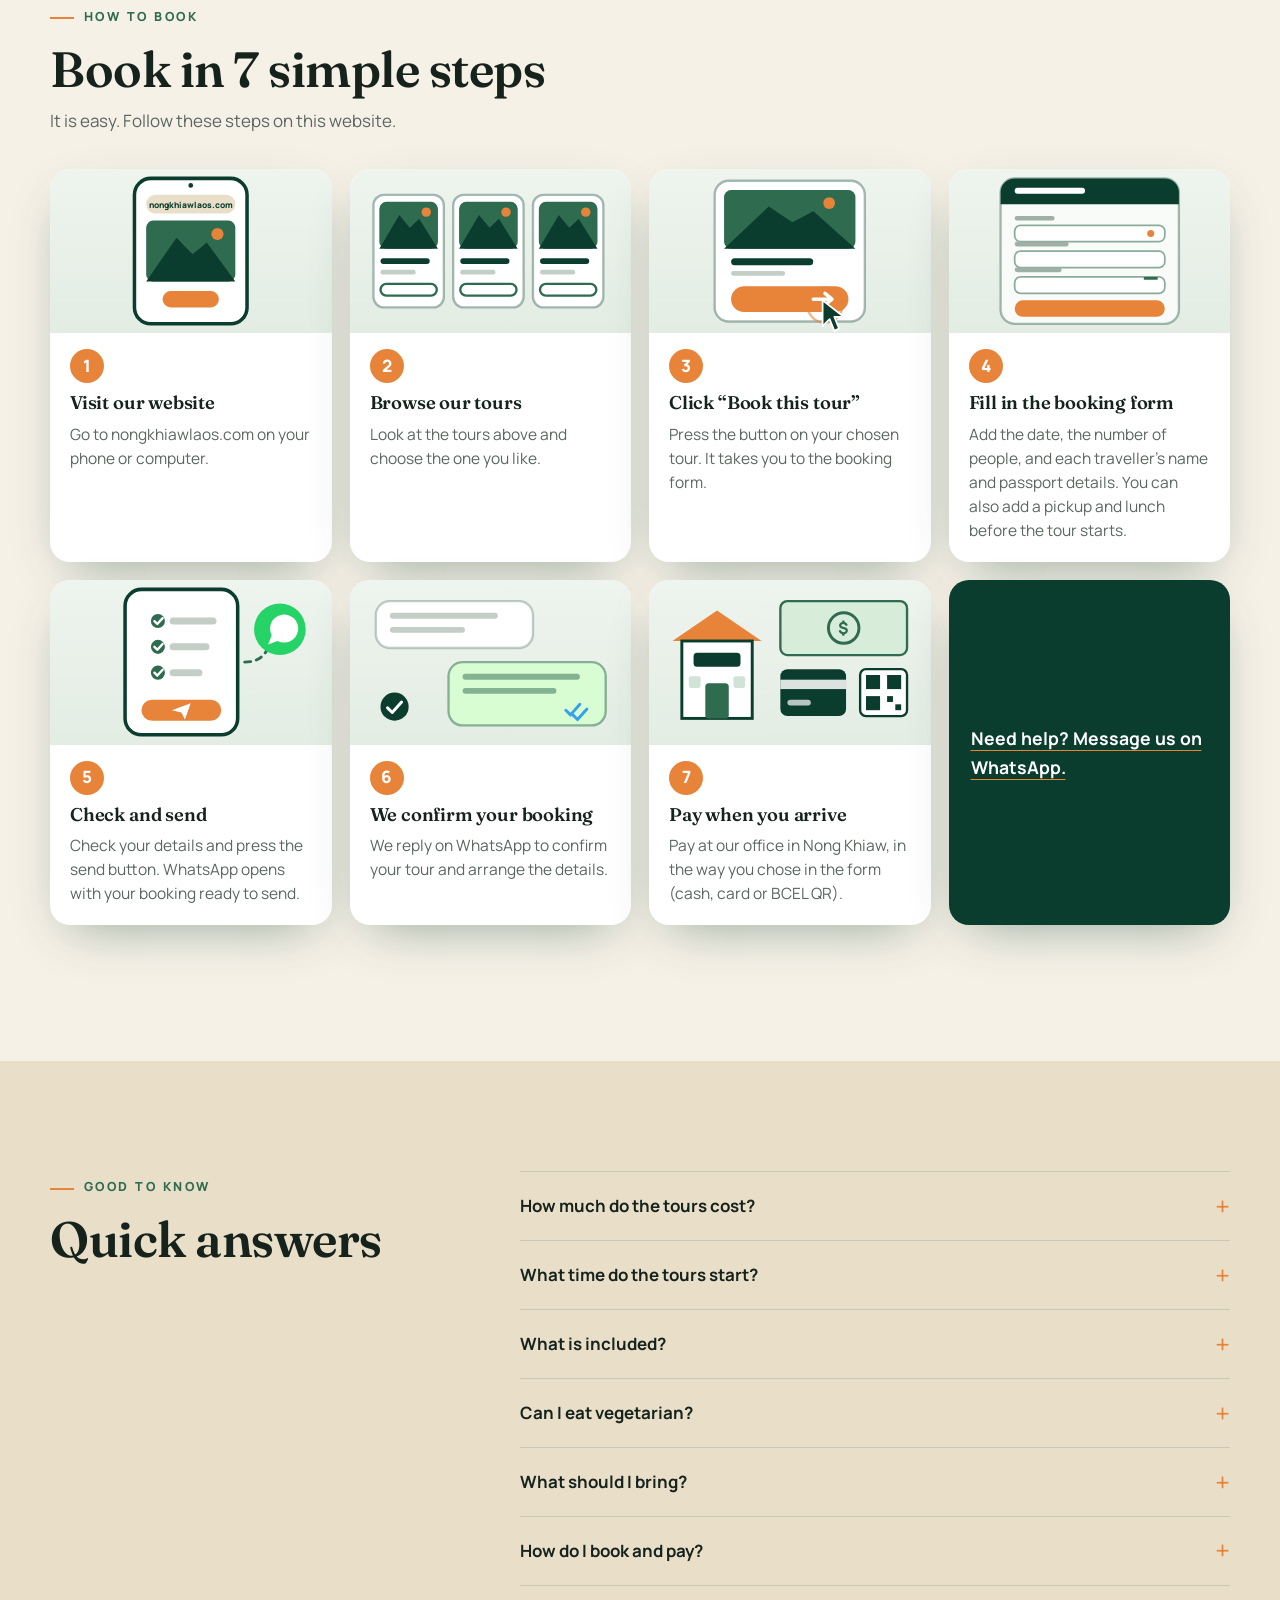
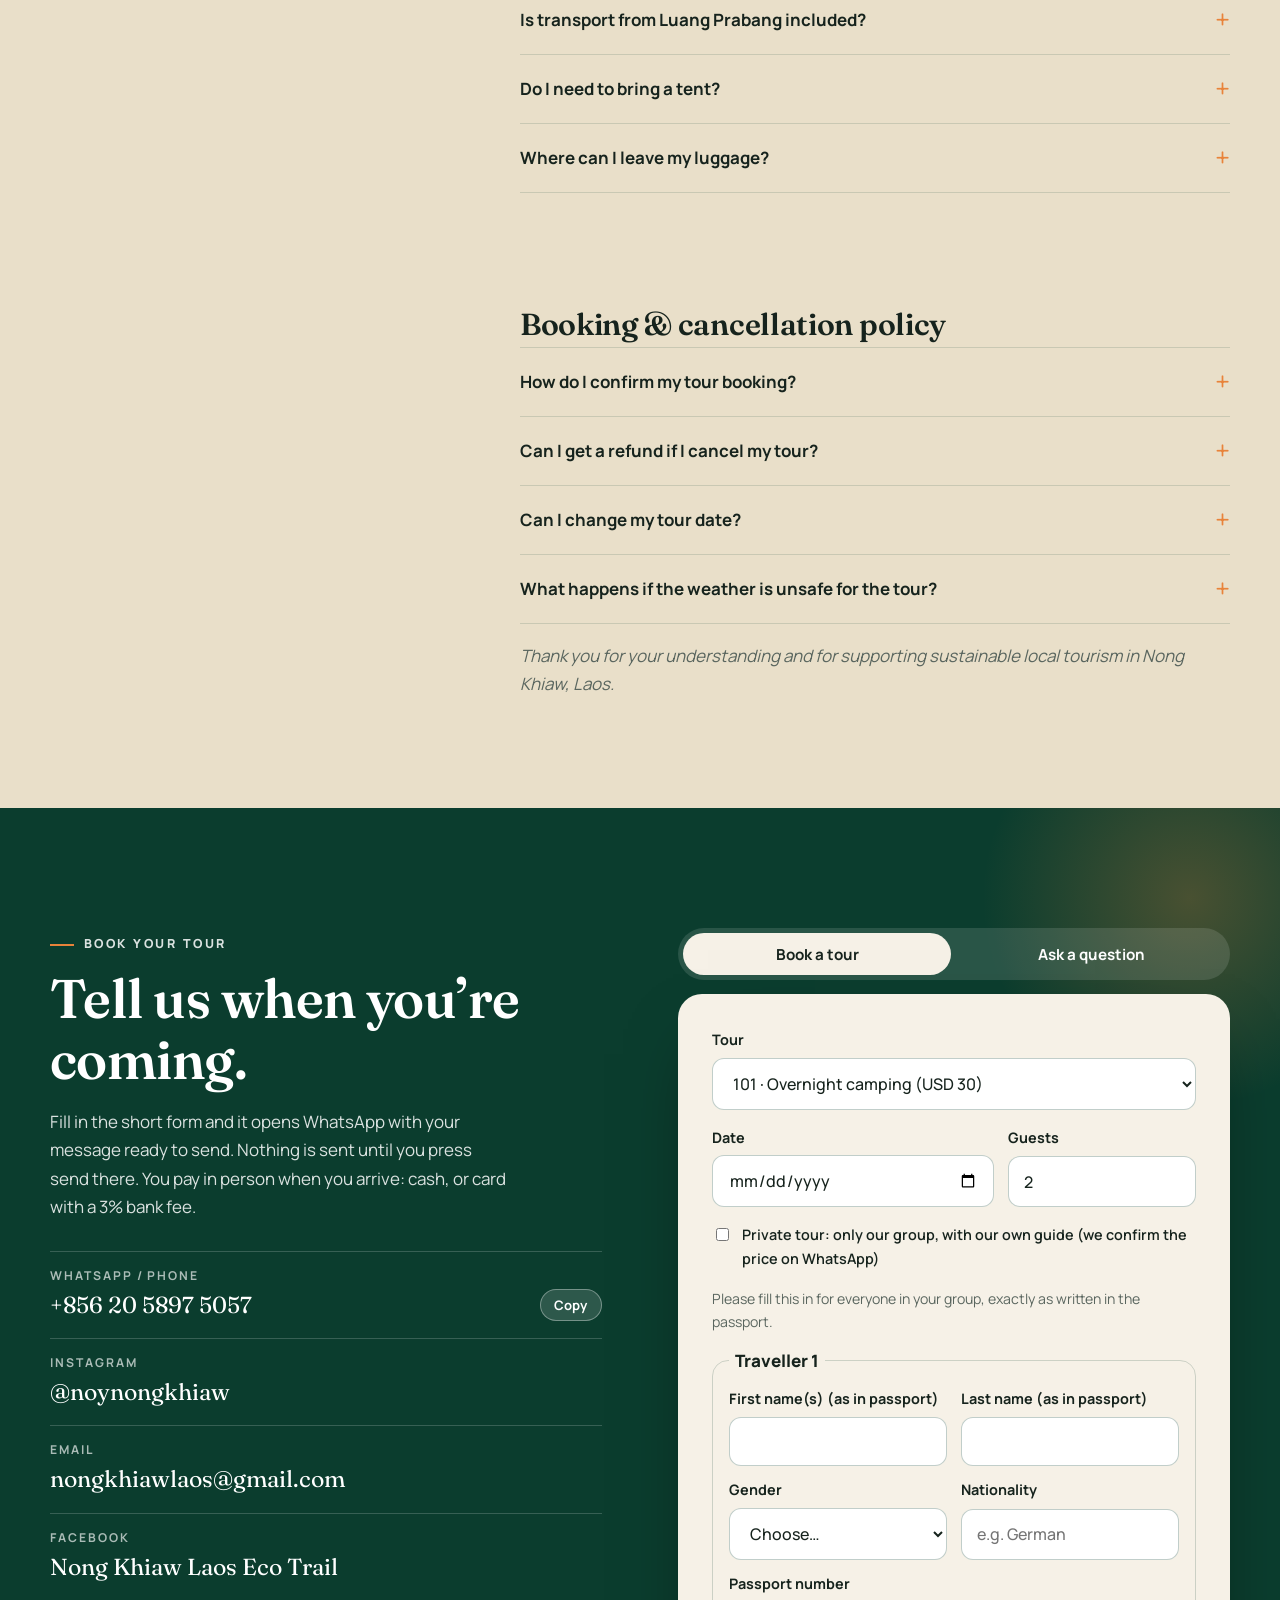
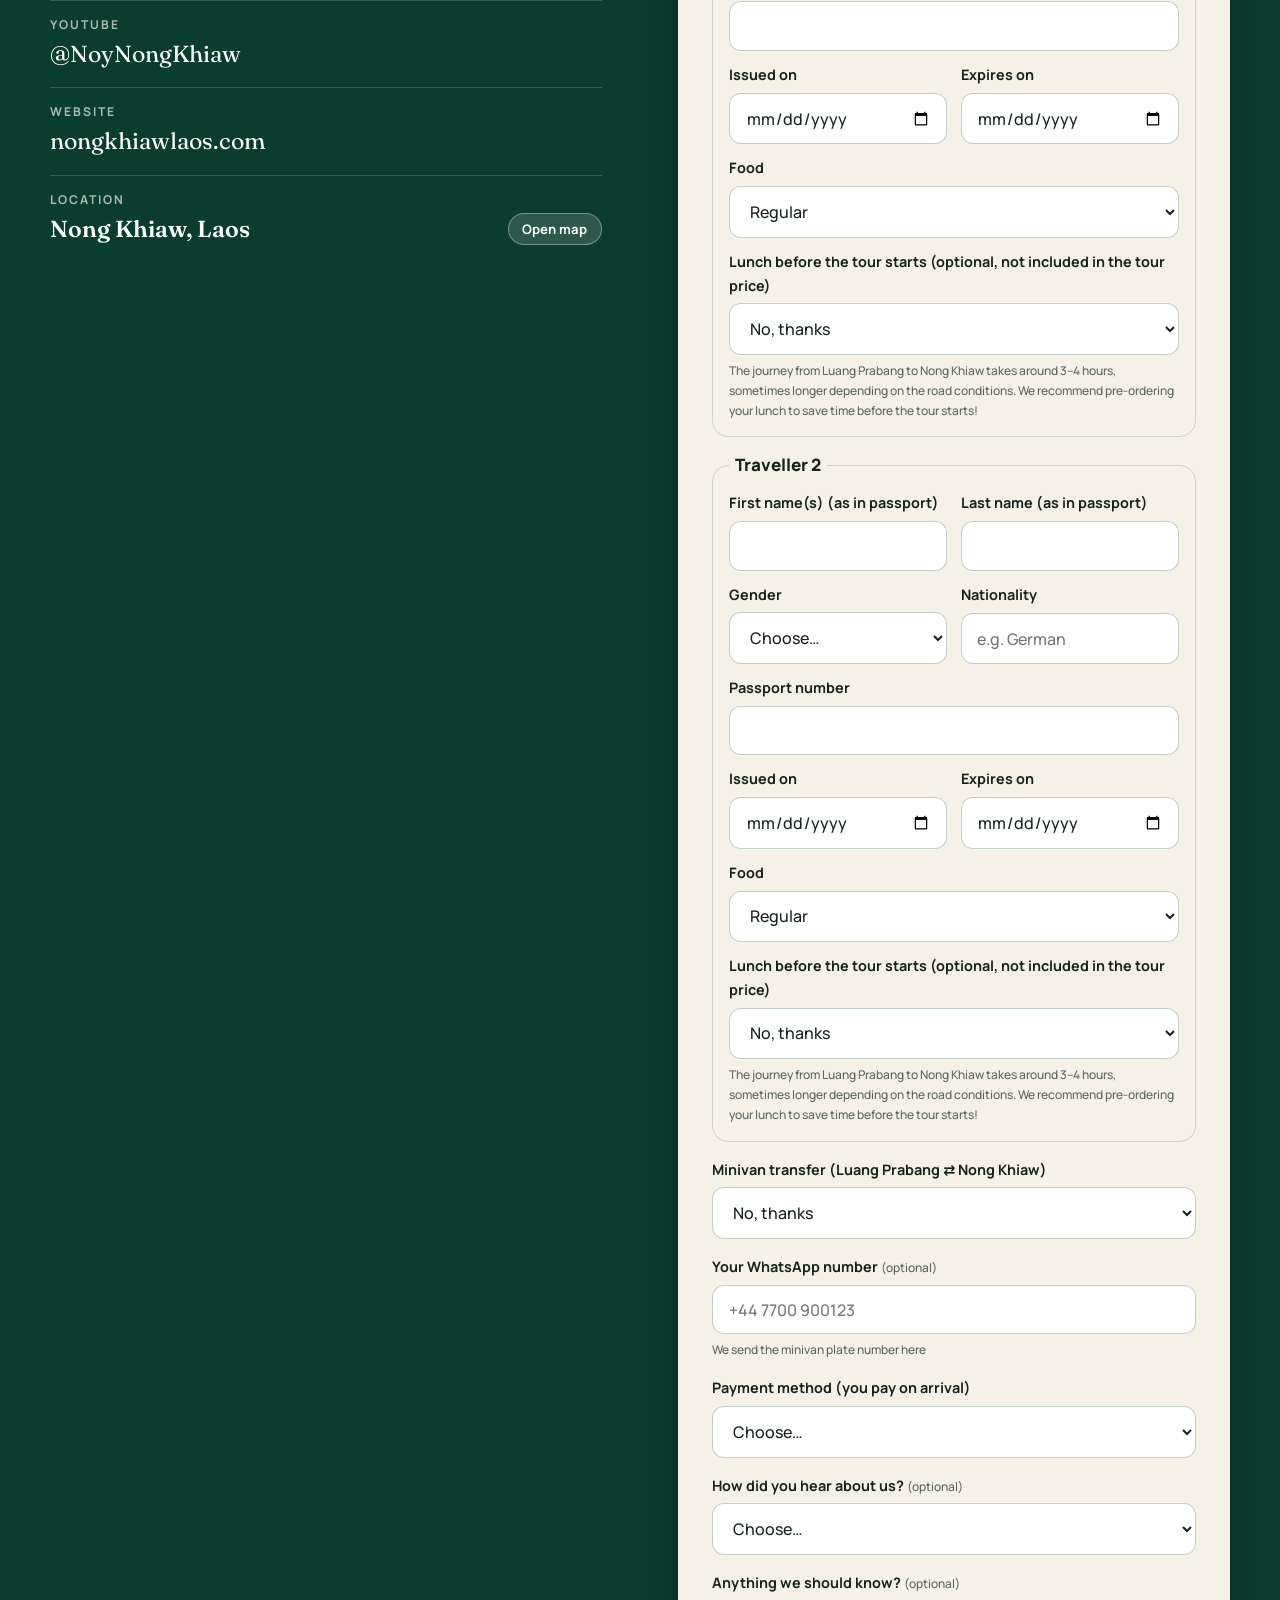
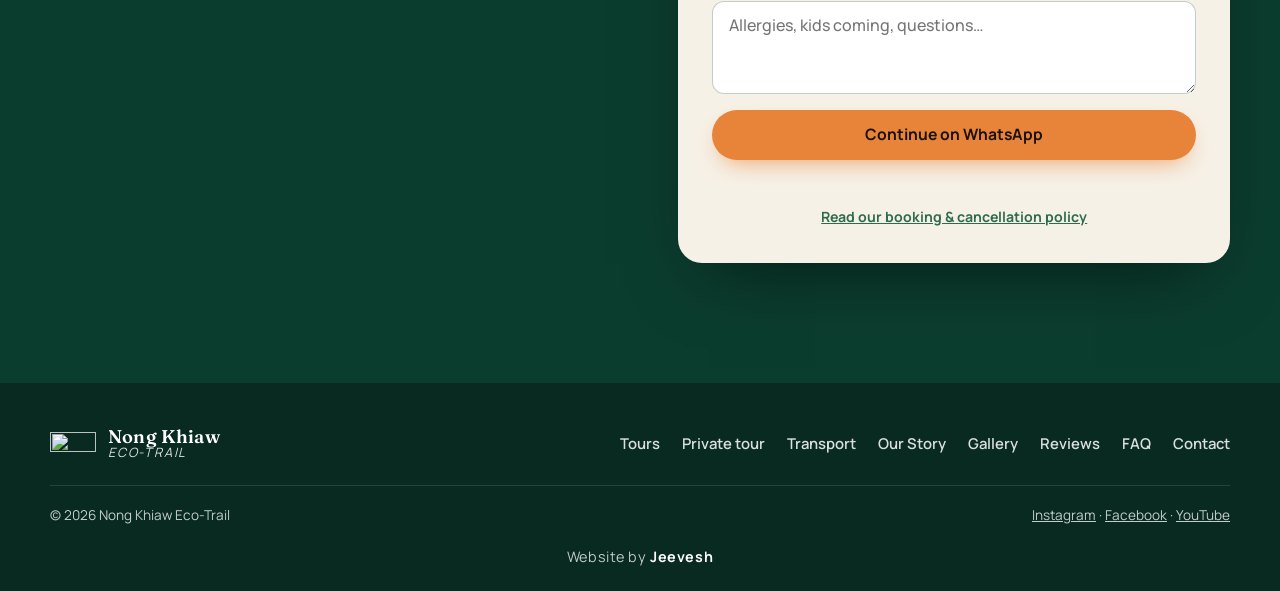
==== commit 7e740788: "Website: photos the team changes in the dashboard (top of the page, tour cards, private tour, privat" ====
--- a/index.html
+++ b/index.html
@@ -83,7 +83,7 @@
 
 <!-- HERO -->
 <section class="hero">
-  <img class="hero-img" src="images/bridge-aerial.jpg" alt="The Nam Ou river and bridge at Nong Khiaw, seen from above, between steep green mountains" fetchpriority="high">
+  <img class="hero-img" data-photo="hero" src="images/bridge-aerial.jpg" alt="The Nam Ou river and bridge at Nong Khiaw, seen from above, between steep green mountains" fetchpriority="high">
   <div class="hero-shade"></div>
   <div class="wrap hero-inner">
     <p class="kicker" data-i18n="kicker">Nong Khiaw &middot; Northern Laos</p>
@@ -120,7 +120,7 @@
     </header>
     <div class="tgrid">
     <article class="tcard reveal" id="t101">
-      <div class="tcard-img"><img src="images/camp-sea-of-clouds.jpg" alt="Tents above a sea of clouds at sunrise" loading="lazy"><span class="chip"><span data-i18n="pkg">Package</span> 101</span></div>
+      <div class="tcard-img"><img data-photo="tour_101" src="images/camp-sea-of-clouds.jpg" alt="Tents above a sea of clouds at sunrise" loading="lazy"><span class="chip"><span data-i18n="pkg">Package</span> 101</span></div>
       <div class="tcard-body">
         <p class="tmeta"><span data-i18n="dur_1n">1n</span><span class="lvl lvl-mod" data-i18n="lvl_mod">Moderate</span></p>
         <h3 data-i18n="p101_t">title</h3>
@@ -139,7 +139,7 @@
       </div>
     </article>
     <article class="tcard reveal" id="t102">
-      <div class="tcard-img"><img src="images/sunset-tents.jpg" alt="Tents on the ridge at sunset" loading="lazy" style="object-position:50% 55%"><span class="chip"><span data-i18n="pkg">Package</span> 102</span></div>
+      <div class="tcard-img"><img data-photo="tour_102" src="images/sunset-tents.jpg" alt="Tents on the ridge at sunset" loading="lazy" style="object-position:50% 55%"><span class="chip"><span data-i18n="pkg">Package</span> 102</span></div>
       <div class="tcard-body">
         <p class="tmeta"><span data-i18n="dur_1n">1n</span><span class="lvl lvl-mod" data-i18n="lvl_mod">Moderate</span></p>
         <h3 data-i18n="p102_t">title</h3>
@@ -158,7 +158,7 @@
       </div>
     </article>
     <article class="tcard reveal" id="t103">
-      <div class="tcard-img"><img src="images/village-house.jpg" alt="A village house near Nong Khiaw" loading="lazy"><span class="chip"><span data-i18n="pkg">Package</span> 103</span></div>
+      <div class="tcard-img"><img data-photo="tour_103" src="images/village-house.jpg" alt="A village house near Nong Khiaw" loading="lazy"><span class="chip"><span data-i18n="pkg">Package</span> 103</span></div>
       <div class="tcard-body">
         <p class="tmeta"><span data-i18n="dur_2n">2n</span><span class="lvl lvl-mod" data-i18n="lvl_mod">Moderate</span></p>
         <h3 data-i18n="p103_t">title</h3>
@@ -177,7 +177,7 @@
       </div>
     </article>
     <article class="tcard reveal" id="t001">
-      <div class="tcard-img"><img src="images/tad-mok-waterfall.jpg" alt="Travellers at Tad Mok waterfall" loading="lazy"><span class="chip" data-i18n="code_day">Tour code 001</span></div>
+      <div class="tcard-img"><img data-photo="tour_001" src="images/tad-mok-waterfall.jpg" alt="Travellers at Tad Mok waterfall" loading="lazy"><span class="chip" data-i18n="code_day">Tour code 001</span></div>
       <div class="tcard-body">
         <p class="tmeta"><span data-i18n="dur_1d">1d</span></p>
         <h3 data-i18n-html="t_title">title</h3>
@@ -224,7 +224,9 @@
       <p class="tag reveal" data-i18n="prv_tag">Private tour</p>
       <h2 class="reveal" data-i18n="prv_h">Just your group.</h2>
       <p class="reveal" data-i18n="prv_sub">Your own guide, your own pace.</p>
-    </div>
+      <p class="reveal prv-body" data-i18n-html="prv_body" data-optional hidden></p>
+    </div>
+    <img class="sec-photo reveal" data-photo="private" alt="" loading="lazy" hidden>
     <div class="prv-actions reveal">
       <a class="btn btn-sun" href="#booking-form" data-tour="101" data-private="1" data-i18n="prv_book">Book a private tour</a>
       <a class="btn btn-line" href="https://wa.me/8562058975057?text=Hello!%20I%20would%20like%20a%20private%20tour." target="_blank" rel="noopener" data-i18n="prv_ask">Ask on WhatsApp</a>
@@ -243,7 +245,7 @@
     <ul class="how-steps trn-cards">
       <li class="reveal"><div class="hs-body"><h3 data-i18n="trn_shuttle_t">Shuttle minivan</h3><p data-i18n="trn_shuttle_p">Luang Prabang ⇄ Nong Khiaw</p>
         <a class="btn btn-sun" href="#booking-form" data-tour="T00" data-i18n="trn_shuttle_b">Book the shuttle</a></div></li>
-      <li class="reveal"><div class="hs-body"><h3 data-i18n="trn_private_t">Private minivan</h3><p data-i18n="trn_private_p">A minivan just for your group.</p>
+      <li class="reveal"><img class="trn-photo" data-photo="transport_private" alt="" loading="lazy" hidden><div class="hs-body"><h3 data-i18n="trn_private_t">Private minivan</h3><p data-i18n="trn_private_p">A minivan just for your group.</p><p class="trn-body" data-i18n-html="trn_private_body" data-optional hidden></p>
         <a class="btn btn-line" href="https://wa.me/8562058975057?text=Hello!%20I%20would%20like%20a%20private%20minivan." target="_blank" rel="noopener" data-i18n="trn_ask">Ask on WhatsApp</a></div></li>
       <li class="reveal"><div class="hs-body"><h3 data-i18n="trn_train_t">Train</h3><p data-i18n="trn_train_p">Travelling on by train?</p>
         <a class="btn btn-line" href="https://wa.me/8562058975057?text=Hello!%20I%20would%20like%20help%20with%20the%20train." target="_blank" rel="noopener" data-i18n="trn_ask">Ask on WhatsApp</a></div></li>
@@ -255,7 +257,7 @@
 
 <!-- STORY -->
 <section class="story" id="story">
-  <img class="story-bg" src="images/mountain-panorama.jpg" alt="" loading="lazy">
+  <img class="story-bg" data-photo="story" src="images/mountain-panorama.jpg" alt="" loading="lazy">
   <div class="story-shade"></div>
   <div class="wrap story-inner">
     <p class="tag tag-light reveal" data-i18n="story_tag">Why &ldquo;Eco-Trail&rdquo;</p>
@@ -279,22 +281,22 @@
     <h2 class="reveal" data-i18n="gal_h">From the trail</h2>
     <p class="gal-sub reveal" data-i18n="gal_sub">Tap any photo to see it larger.</p>
     <div class="masonry" id="masonry">
-      <button type="button" class="g" data-full="images/sunset-valley.jpg"><img src="images/sunset-valley.jpg" alt="Sunset glowing over a green valley near Nong Khiaw" loading="lazy"></button>
-      <button type="button" class="g" data-full="images/camp-sea-of-clouds.jpg"><img src="images/camp-sea-of-clouds.jpg" alt="Tents above a sea of clouds at sunrise" loading="lazy"></button>
-      <button type="button" class="g" data-full="images/boat-view.jpg"><img src="images/boat-view.jpg" alt="View from inside a wooden boat on the brown Nam Ou river" loading="lazy"></button>
-      <button type="button" class="g" data-full="images/nong-khiaw-aerial.jpg"><img src="images/nong-khiaw-aerial.jpg" alt="Aerial view of Nong Khiaw town and its main road" loading="lazy"></button>
-      <button type="button" class="g" data-full="images/sunset-tent.jpg"><img src="images/sunset-tent.jpg" alt="Sun setting behind a camping tent" loading="lazy"></button>
-      <button type="button" class="g" data-full="images/weaving.jpg"><img src="images/weaving.jpg" alt="A villager weaving under a wooden house" loading="lazy"></button>
-      <button type="button" class="g" data-full="images/river-boat.jpg"><img src="images/river-boat.jpg" alt="A blue long-tail boat on calm green water" loading="lazy"></button>
-      <button type="button" class="g" data-full="images/lao-flag-clouds.jpg"><img src="images/lao-flag-clouds.jpg" alt="The Lao flag flying above the clouds" loading="lazy"></button>
-      <button type="button" class="g" data-full="images/photographer-clouds.jpg"><img src="images/photographer-clouds.jpg" alt="A traveller photographing a sea of clouds" loading="lazy"></button>
-      <button type="button" class="g" data-full="images/mountain-panorama.jpg"><img src="images/mountain-panorama.jpg" alt="Panorama of the mountains and the Nam Ou valley" loading="lazy"></button>
-      <button type="button" class="g" data-full="images/sunset-camp-friends.jpg"><img src="images/sunset-camp-friends.jpg" alt="Friends relaxing at camp at golden hour" loading="lazy"></button>
-      <button type="button" class="g" data-full="images/trail-walkers.jpg"><img src="images/trail-walkers.jpg" alt="Hikers walking a dirt trail toward misty mountains" loading="lazy"></button>
-      <button type="button" class="g" data-full="images/camp-clouds-wide.jpg"><img src="images/camp-clouds-wide.jpg" alt="Wide view of camp tents above the clouds" loading="lazy"></button>
-      <button type="button" class="g" data-full="images/night-dinner.jpg"><img src="images/night-dinner.jpg" alt="Guests and a guide sharing a Lao dinner at night" loading="lazy"></button>
-      <button type="button" class="g" data-full="images/sunset-tents.jpg"><img src="images/sunset-tents.jpg" alt="A row of tents at sunset" loading="lazy"></button>
-      <button type="button" class="g" data-full="images/village-house.jpg"><img src="images/village-house.jpg" alt="Smiling children and travellers on the steps of a village house" loading="lazy"></button>
+      <button type="button" class="g" data-photo="gallery_01" data-full="images/sunset-valley.jpg"><img src="images/sunset-valley.jpg" alt="Sunset glowing over a green valley near Nong Khiaw" loading="lazy"></button>
+      <button type="button" class="g" data-photo="gallery_02" data-full="images/camp-sea-of-clouds.jpg"><img src="images/camp-sea-of-clouds.jpg" alt="Tents above a sea of clouds at sunrise" loading="lazy"></button>
+      <button type="button" class="g" data-photo="gallery_03" data-full="images/boat-view.jpg"><img src="images/boat-view.jpg" alt="View from inside a wooden boat on the brown Nam Ou river" loading="lazy"></button>
+      <button type="button" class="g" data-photo="gallery_04" data-full="images/nong-khiaw-aerial.jpg"><img src="images/nong-khiaw-aerial.jpg" alt="Aerial view of Nong Khiaw town and its main road" loading="lazy"></button>
+      <button type="button" class="g" data-photo="gallery_05" data-full="images/sunset-tent.jpg"><img src="images/sunset-tent.jpg" alt="Sun setting behind a camping tent" loading="lazy"></button>
+      <button type="button" class="g" data-photo="gallery_06" data-full="images/weaving.jpg"><img src="images/weaving.jpg" alt="A villager weaving under a wooden house" loading="lazy"></button>
+      <button type="button" class="g" data-photo="gallery_07" data-full="images/river-boat.jpg"><img src="images/river-boat.jpg" alt="A blue long-tail boat on calm green water" loading="lazy"></button>
+      <button type="button" class="g" data-photo="gallery_08" data-full="images/lao-flag-clouds.jpg"><img src="images/lao-flag-clouds.jpg" alt="The Lao flag flying above the clouds" loading="lazy"></button>
+      <button type="button" class="g" data-photo="gallery_09" data-full="images/photographer-clouds.jpg"><img src="images/photographer-clouds.jpg" alt="A traveller photographing a sea of clouds" loading="lazy"></button>
+      <button type="button" class="g" data-photo="gallery_10" data-full="images/mountain-panorama.jpg"><img src="images/mountain-panorama.jpg" alt="Panorama of the mountains and the Nam Ou valley" loading="lazy"></button>
+      <button type="button" class="g" data-photo="gallery_11" data-full="images/sunset-camp-friends.jpg"><img src="images/sunset-camp-friends.jpg" alt="Friends relaxing at camp at golden hour" loading="lazy"></button>
+      <button type="button" class="g" data-photo="gallery_12" data-full="images/trail-walkers.jpg"><img src="images/trail-walkers.jpg" alt="Hikers walking a dirt trail toward misty mountains" loading="lazy"></button>
+      <button type="button" class="g" data-photo="gallery_13" data-full="images/camp-clouds-wide.jpg"><img src="images/camp-clouds-wide.jpg" alt="Wide view of camp tents above the clouds" loading="lazy"></button>
+      <button type="button" class="g" data-photo="gallery_14" data-full="images/night-dinner.jpg"><img src="images/night-dinner.jpg" alt="Guests and a guide sharing a Lao dinner at night" loading="lazy"></button>
+      <button type="button" class="g" data-photo="gallery_15" data-full="images/sunset-tents.jpg"><img src="images/sunset-tents.jpg" alt="A row of tents at sunset" loading="lazy"></button>
+      <button type="button" class="g" data-photo="gallery_16" data-full="images/village-house.jpg"><img src="images/village-house.jpg" alt="Smiling children and travellers on the steps of a village house" loading="lazy"></button>
     </div>
   </div>
 </section>
--- a/css/style.css
+++ b/css/style.css
@@ -410,6 +410,15 @@
 .trn-note{margin-top:22px;padding:14px 18px;border-left:4px solid var(--sun);background:rgba(232,131,58,.1);border-radius:8px;font-weight:600}
 
 .prv-actions{display:flex;flex-wrap:wrap;gap:12px;margin-top:6px}
+/* photos and longer texts the team adds in the dashboard (hidden until they do) */
+.sec-photo{display:block;width:100%;max-height:440px;object-fit:cover;border-radius:20px;margin:0 0 26px;box-shadow:var(--shadow)}
+.prv-body{margin-top:12px!important;white-space:pre-line}
+.trn-photo{display:block;width:100%;height:210px;object-fit:cover}
+.trn-cards li{display:flex;flex-direction:column}
+.trn-cards li>.hs-body{flex:1 1 auto;height:auto}
+.trn-cards .hs-body p.trn-body{flex:1;white-space:pre-line}
+.trn-cards .hs-body p:has(+ p.trn-body:not([hidden])){flex:none}
+.sec-photo[hidden],.trn-photo[hidden],.prv-body[hidden],.trn-body[hidden],.g[hidden]{display:none}
 .trn-note+.trn-note{margin-top:12px}
 /* the hidden attribute always wins over a display rule (form rows are labels with display:grid/flex) */
 [hidden]{display:none !important}
